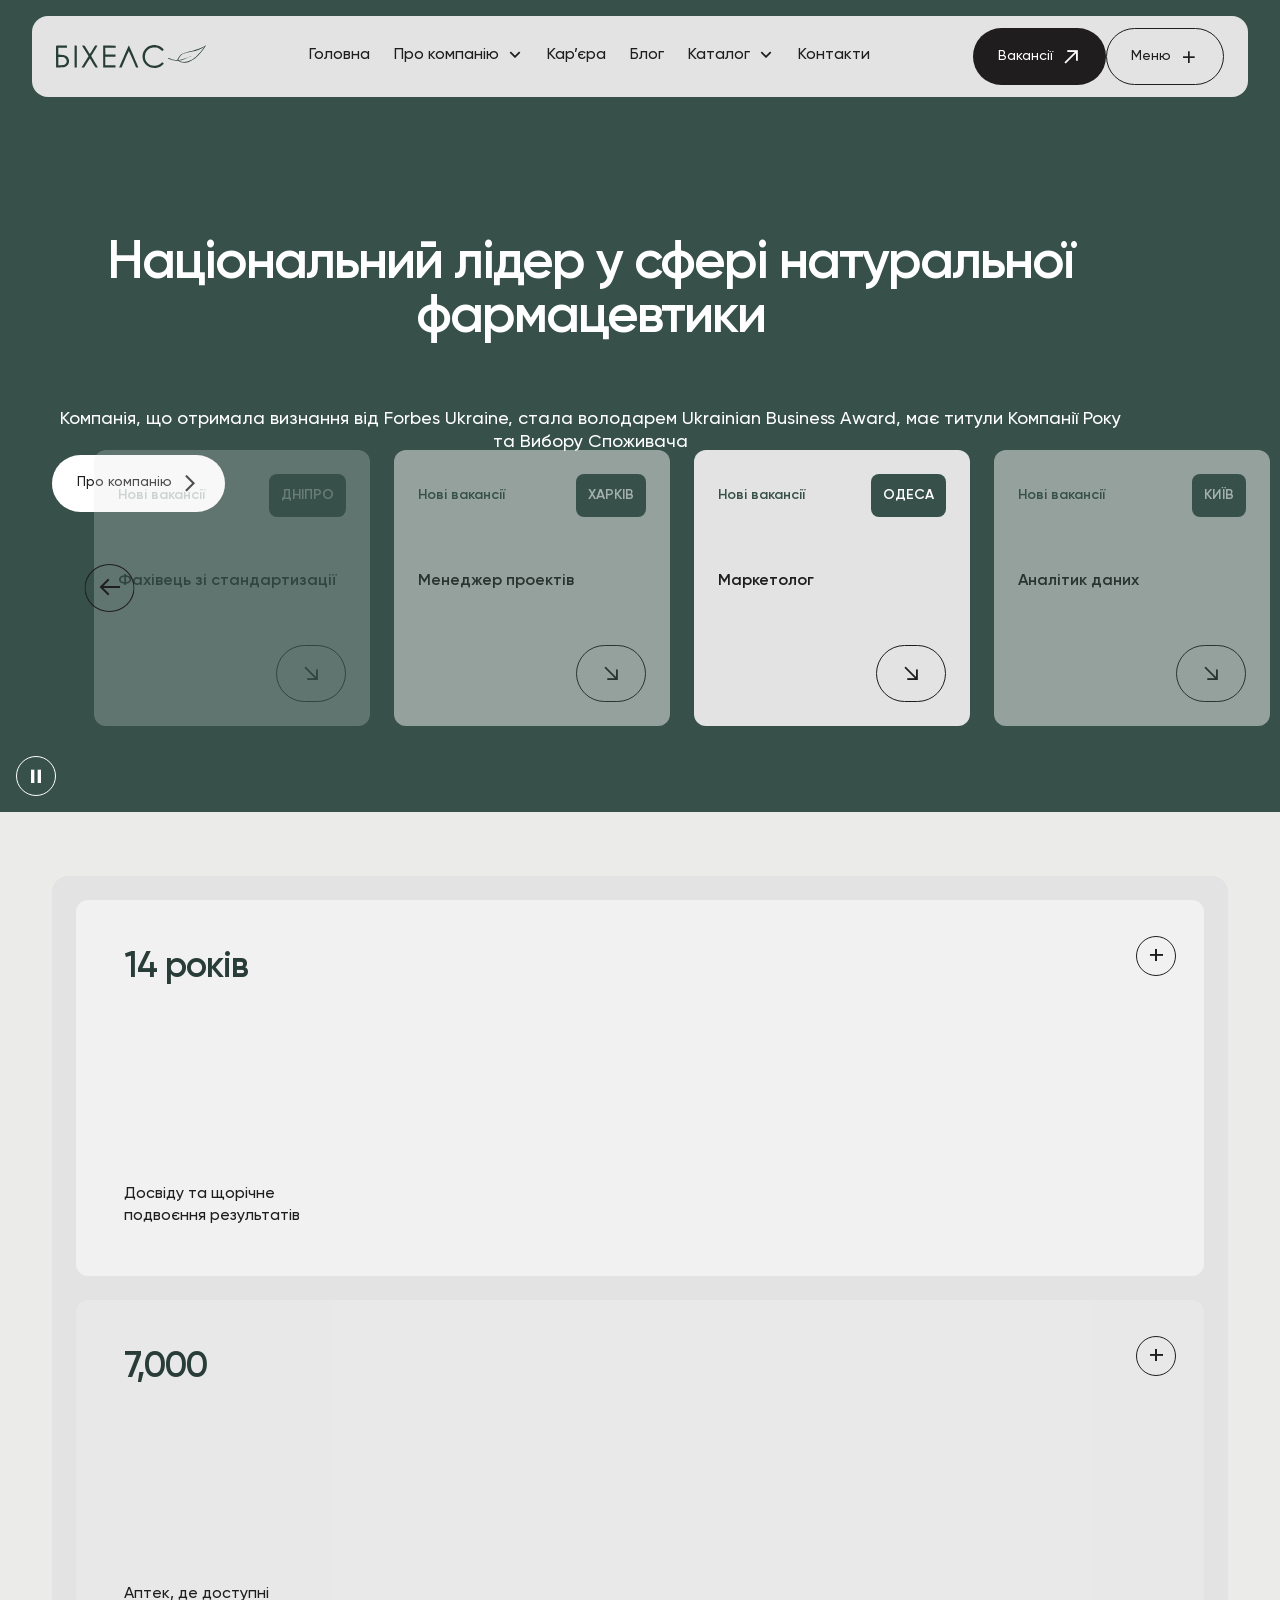
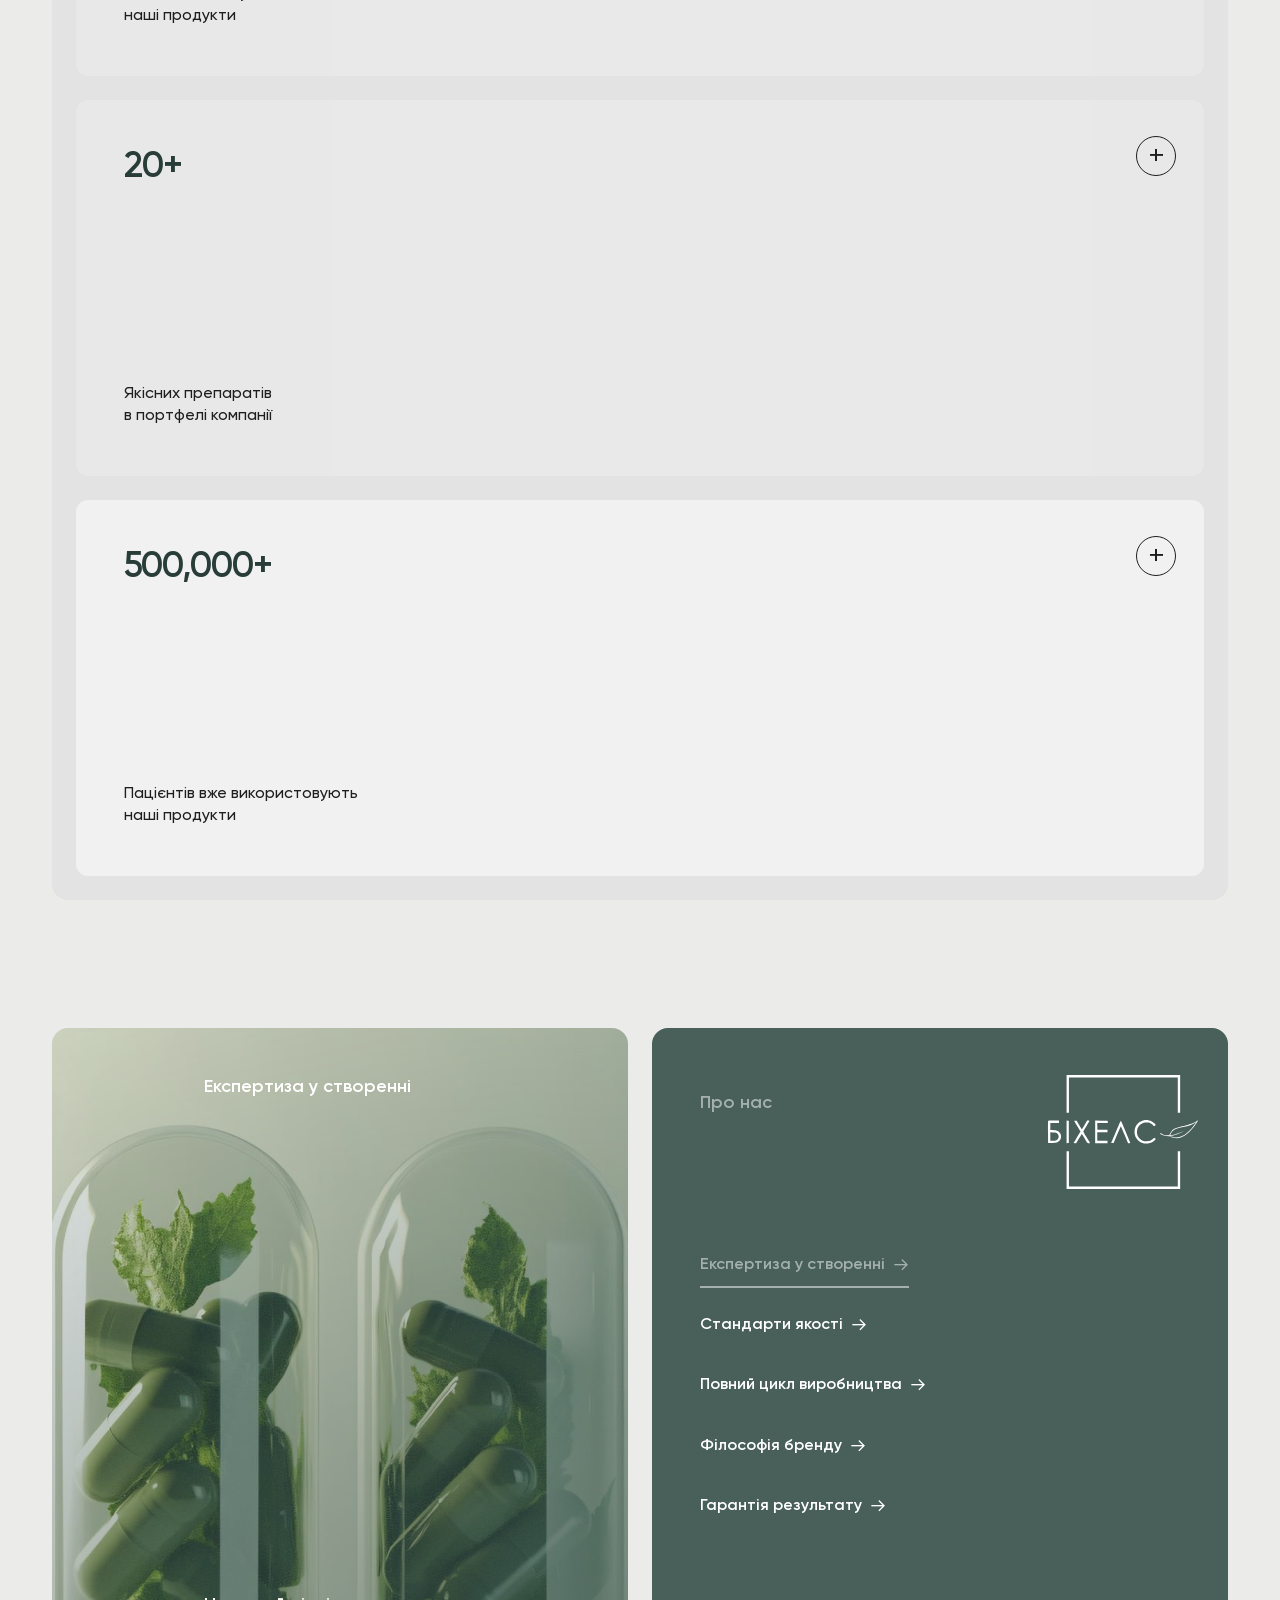
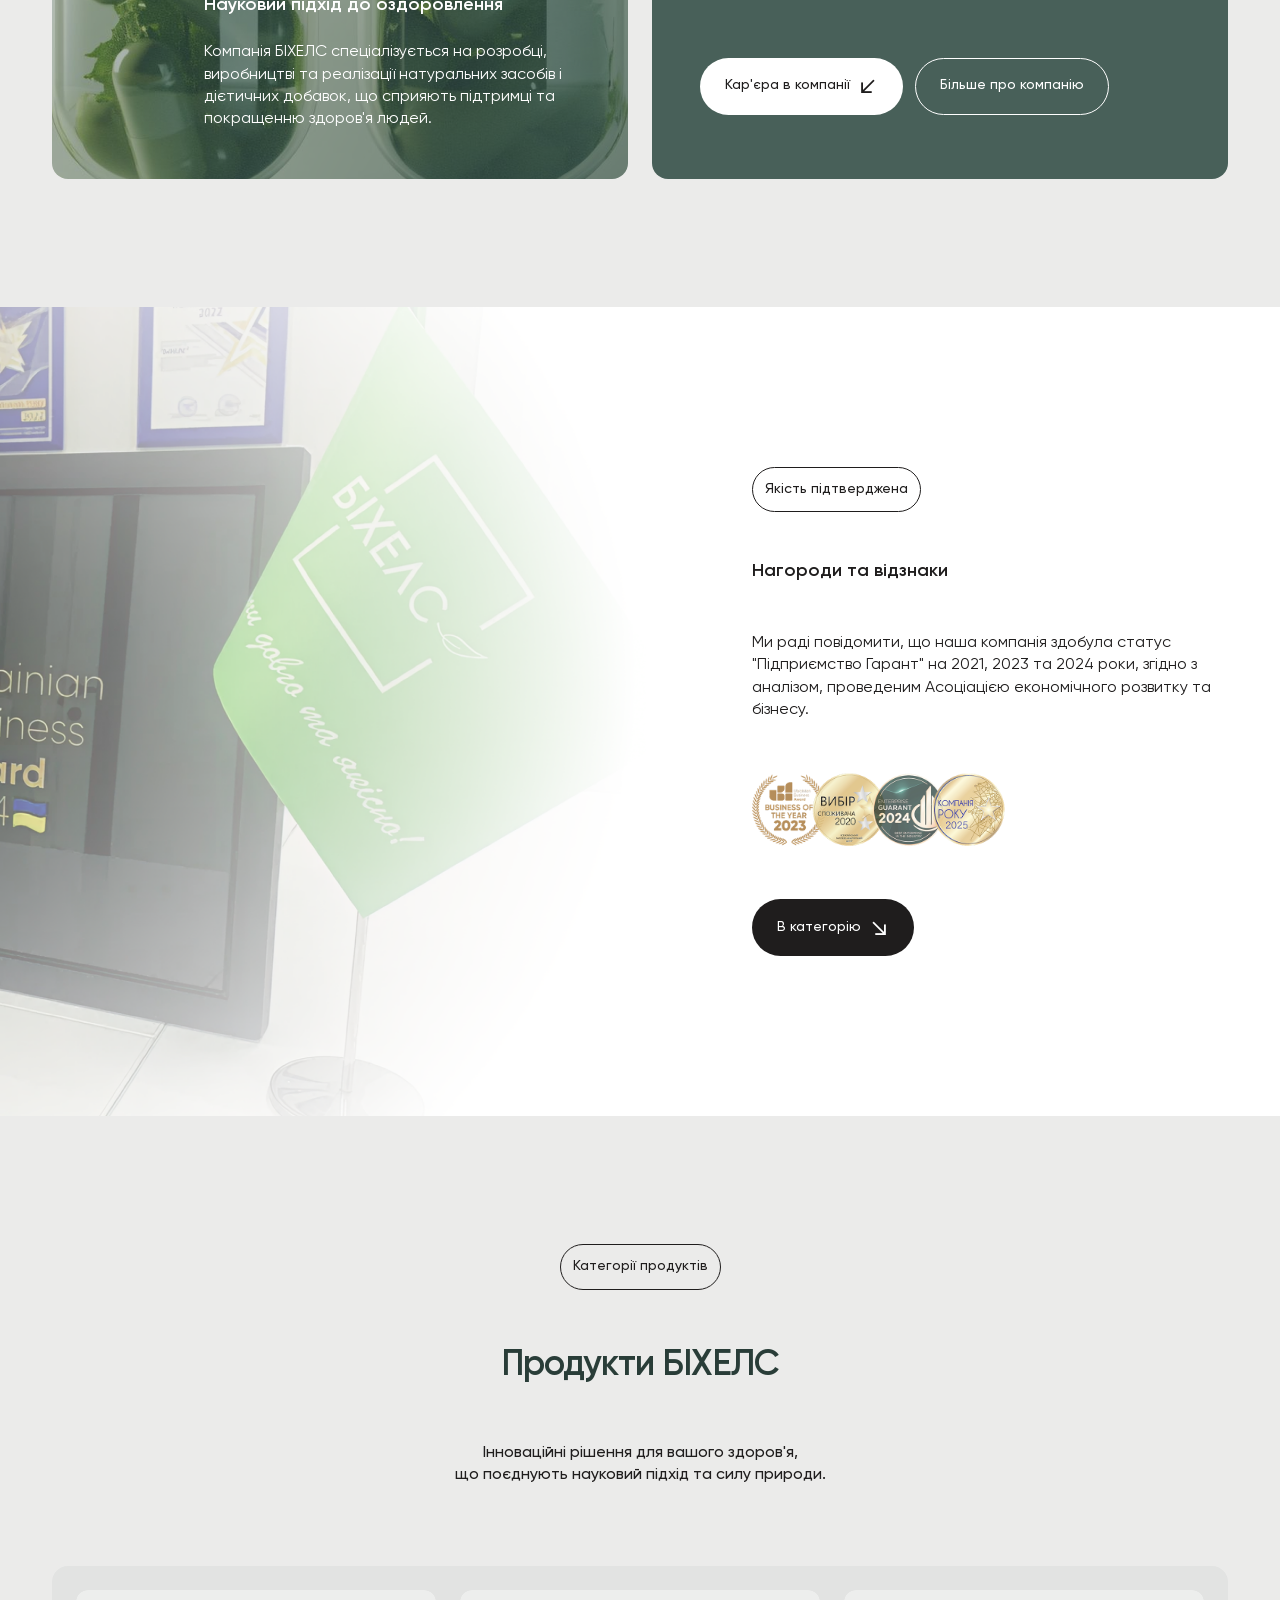
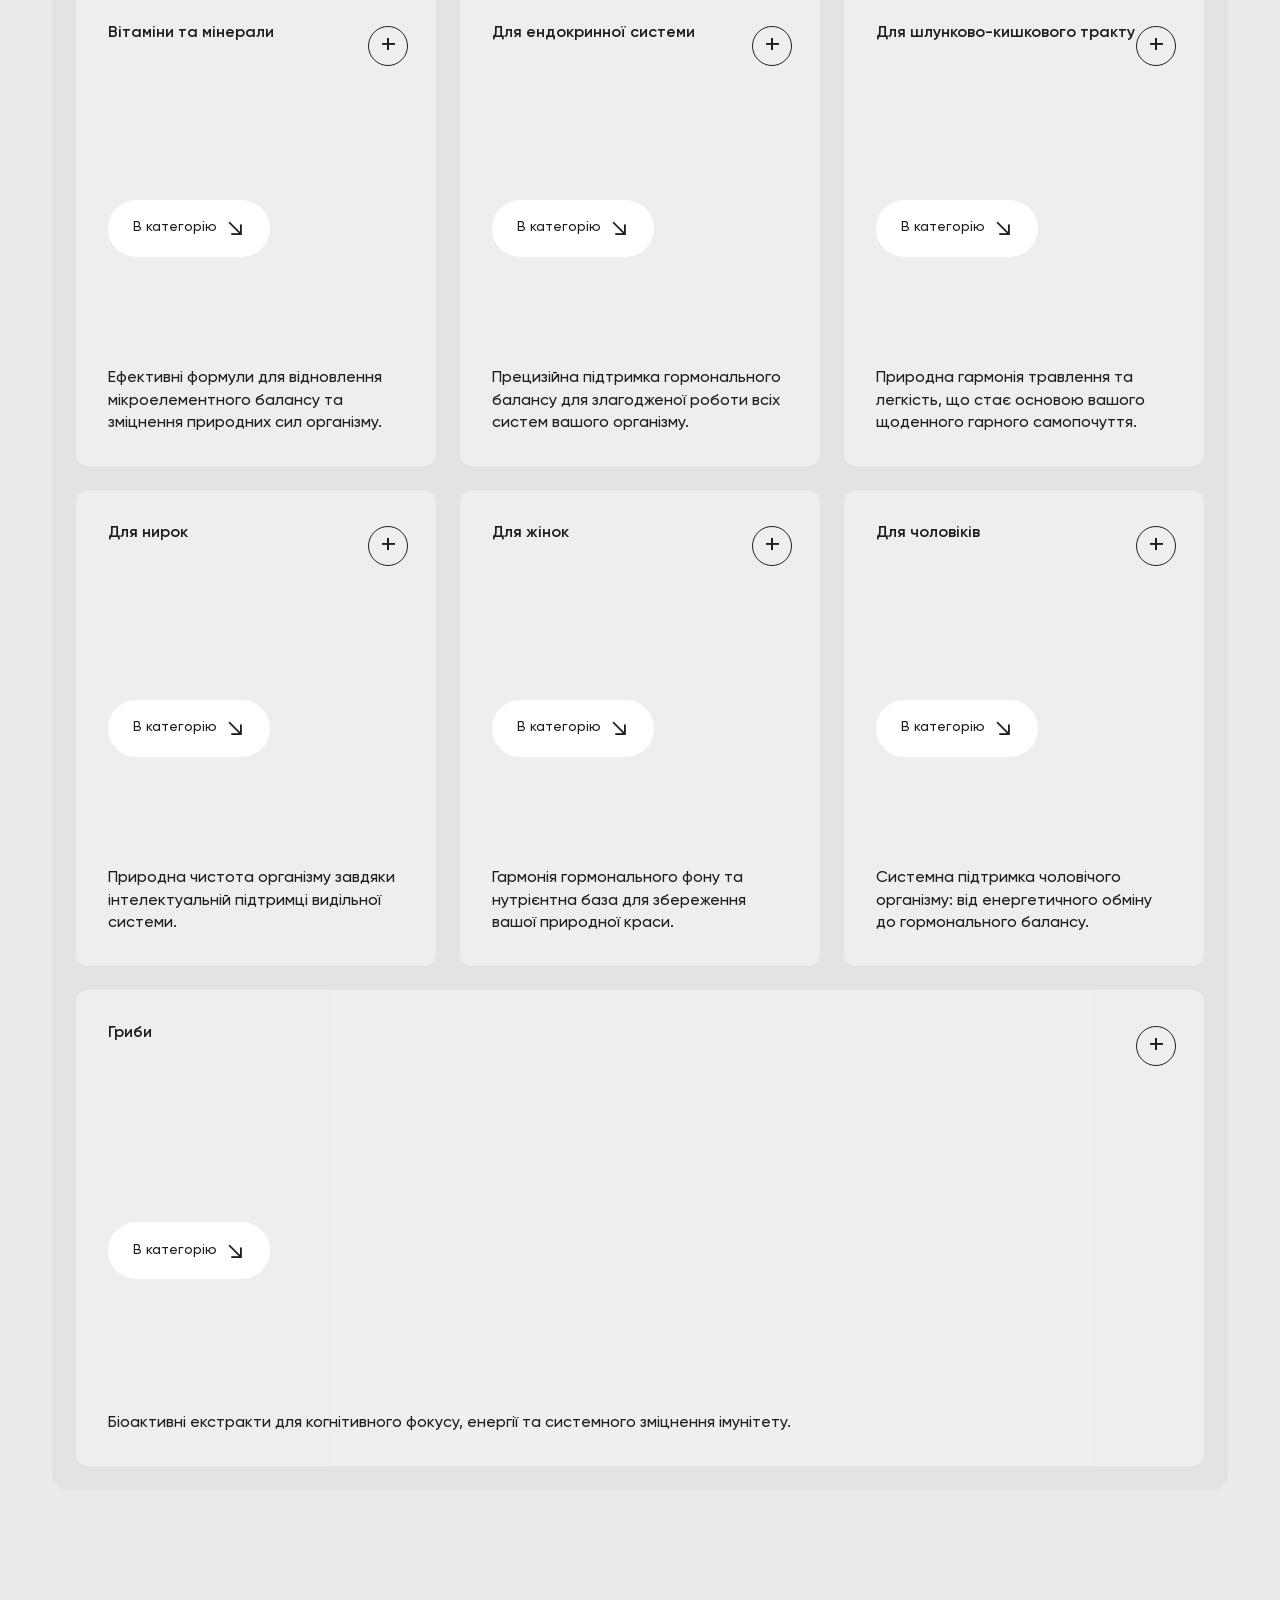
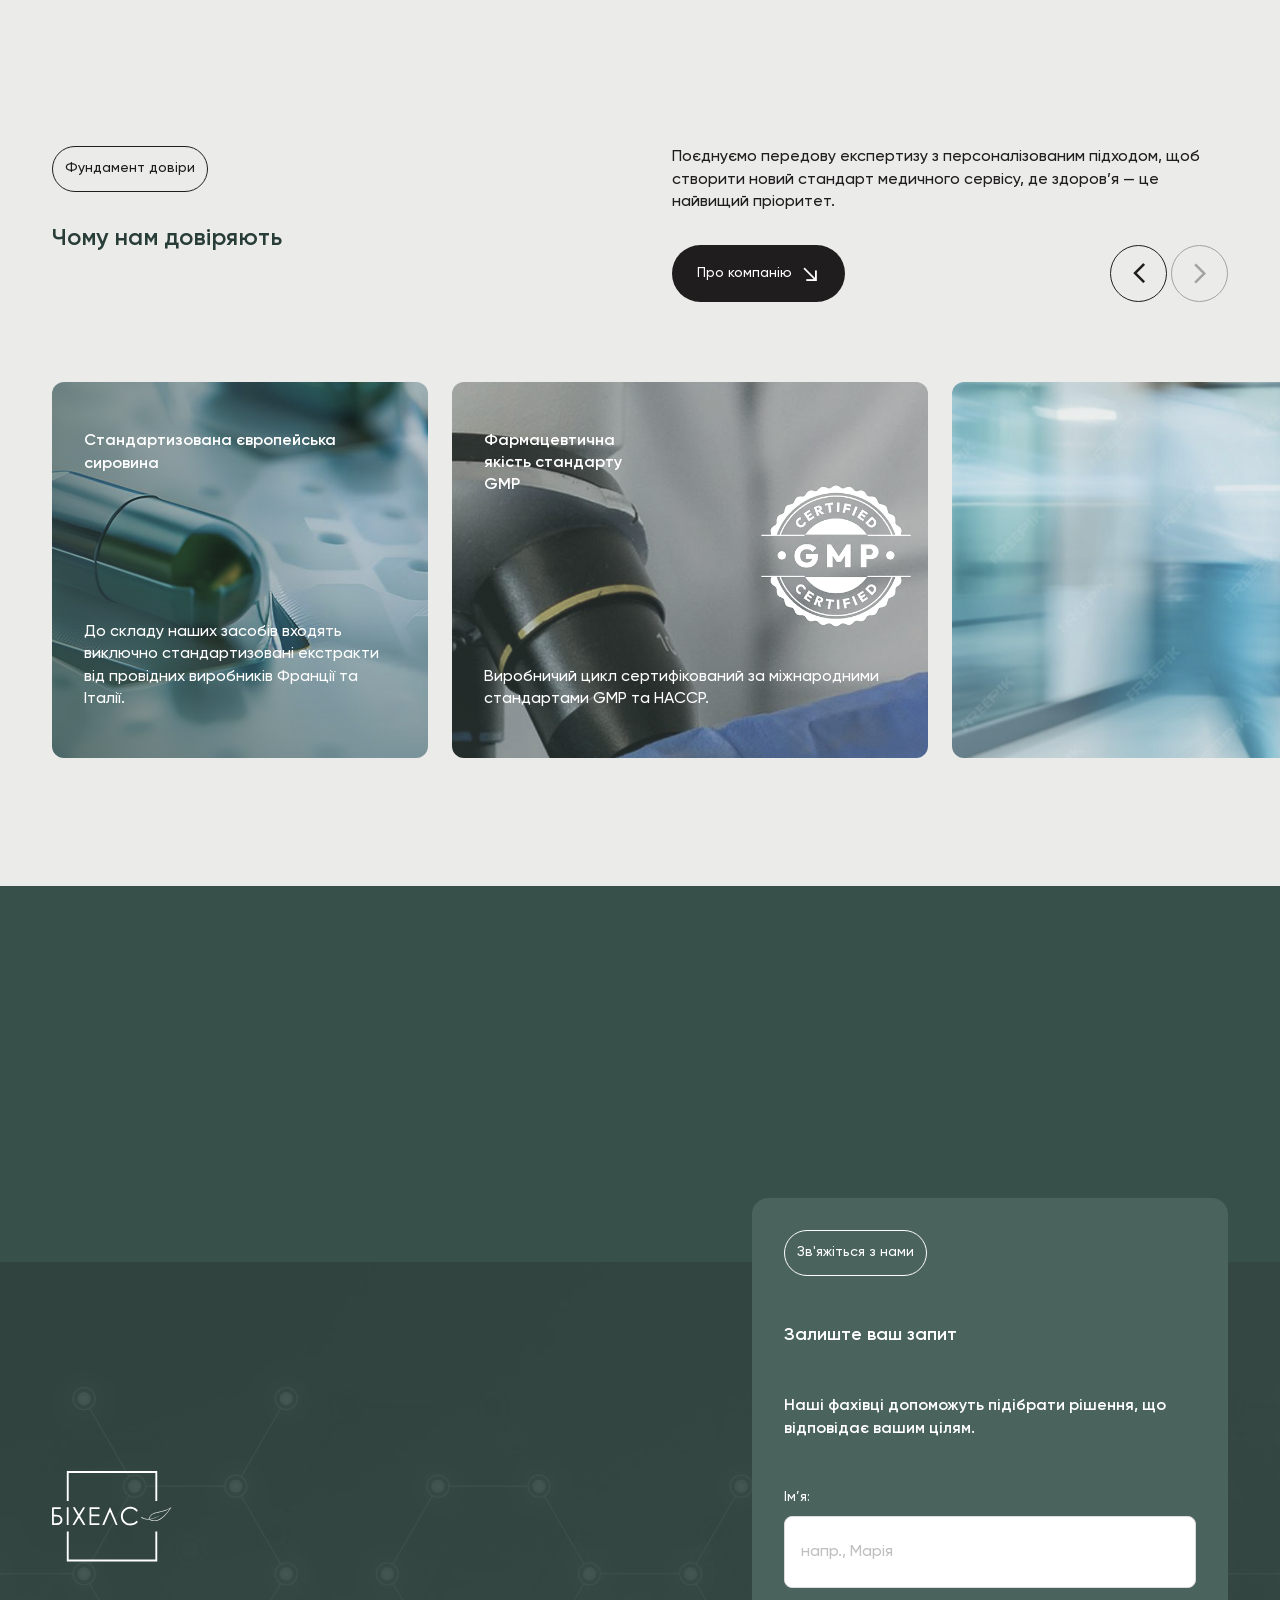
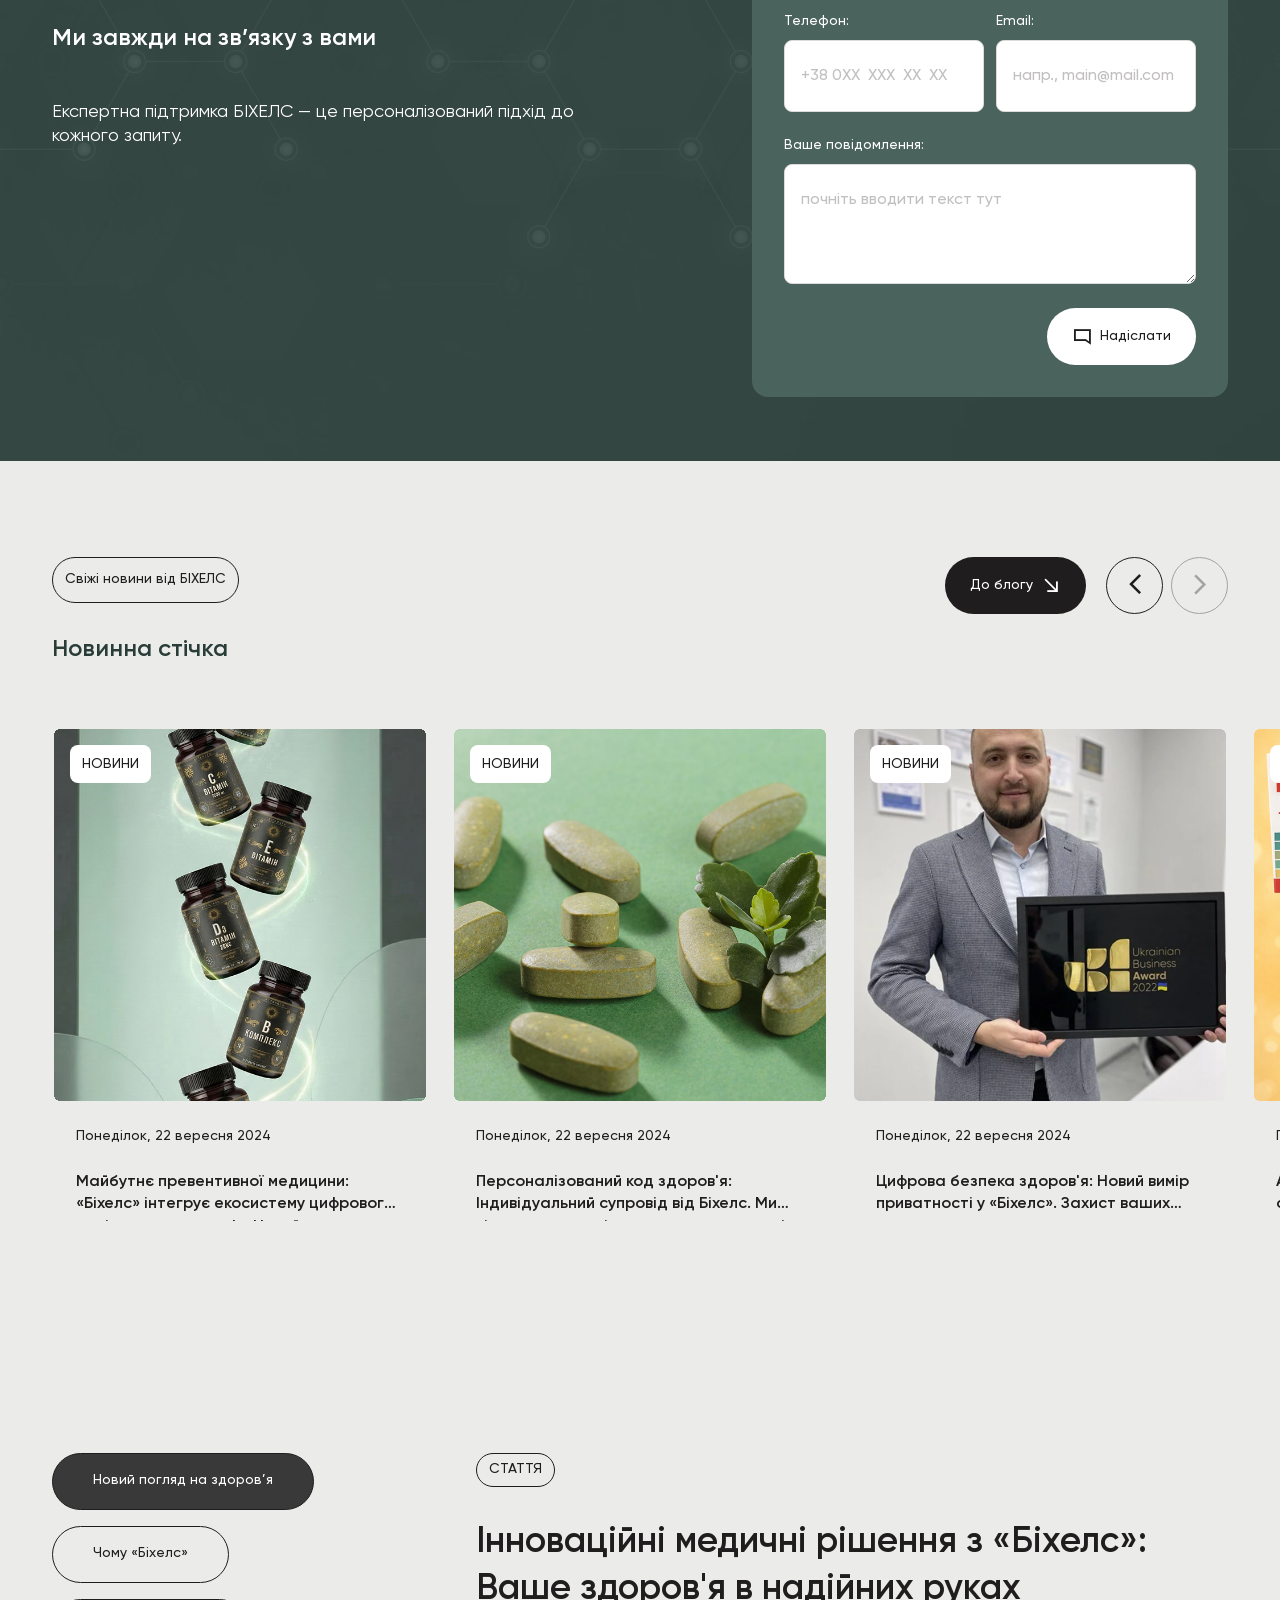
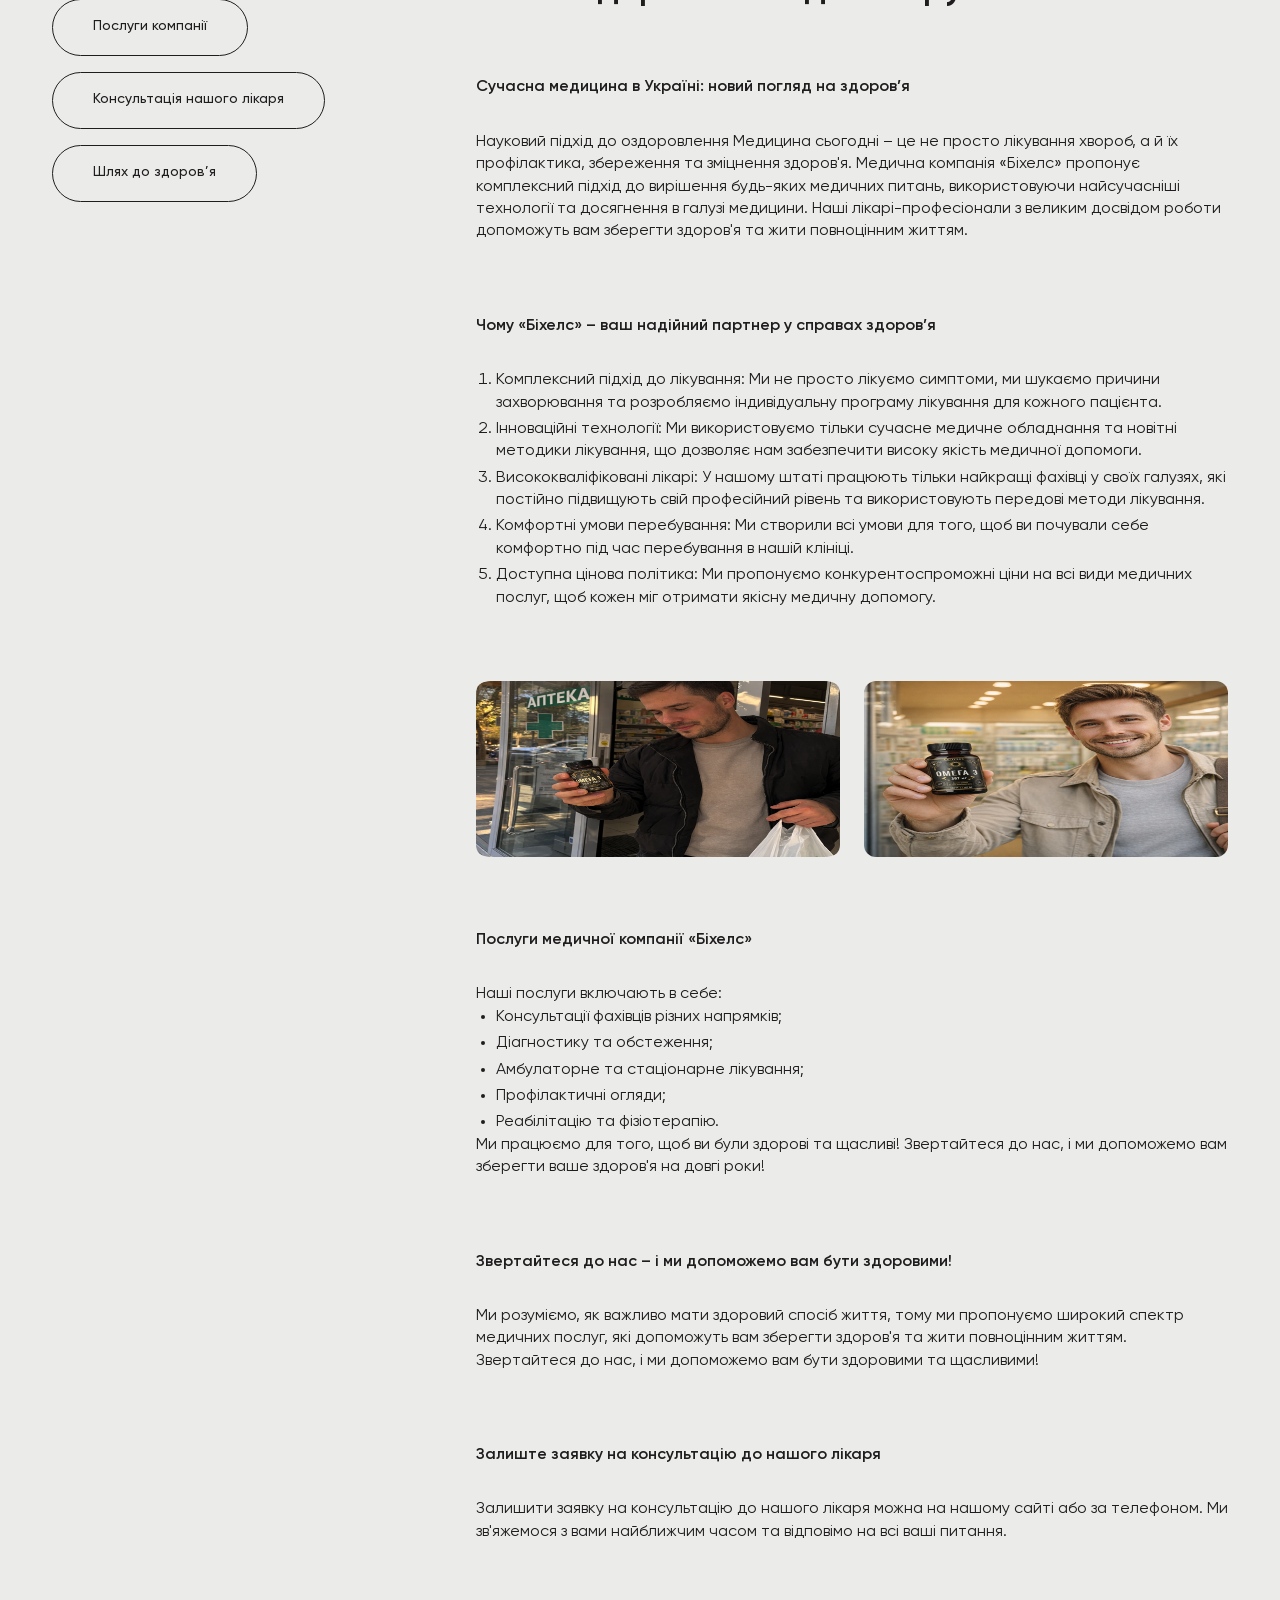
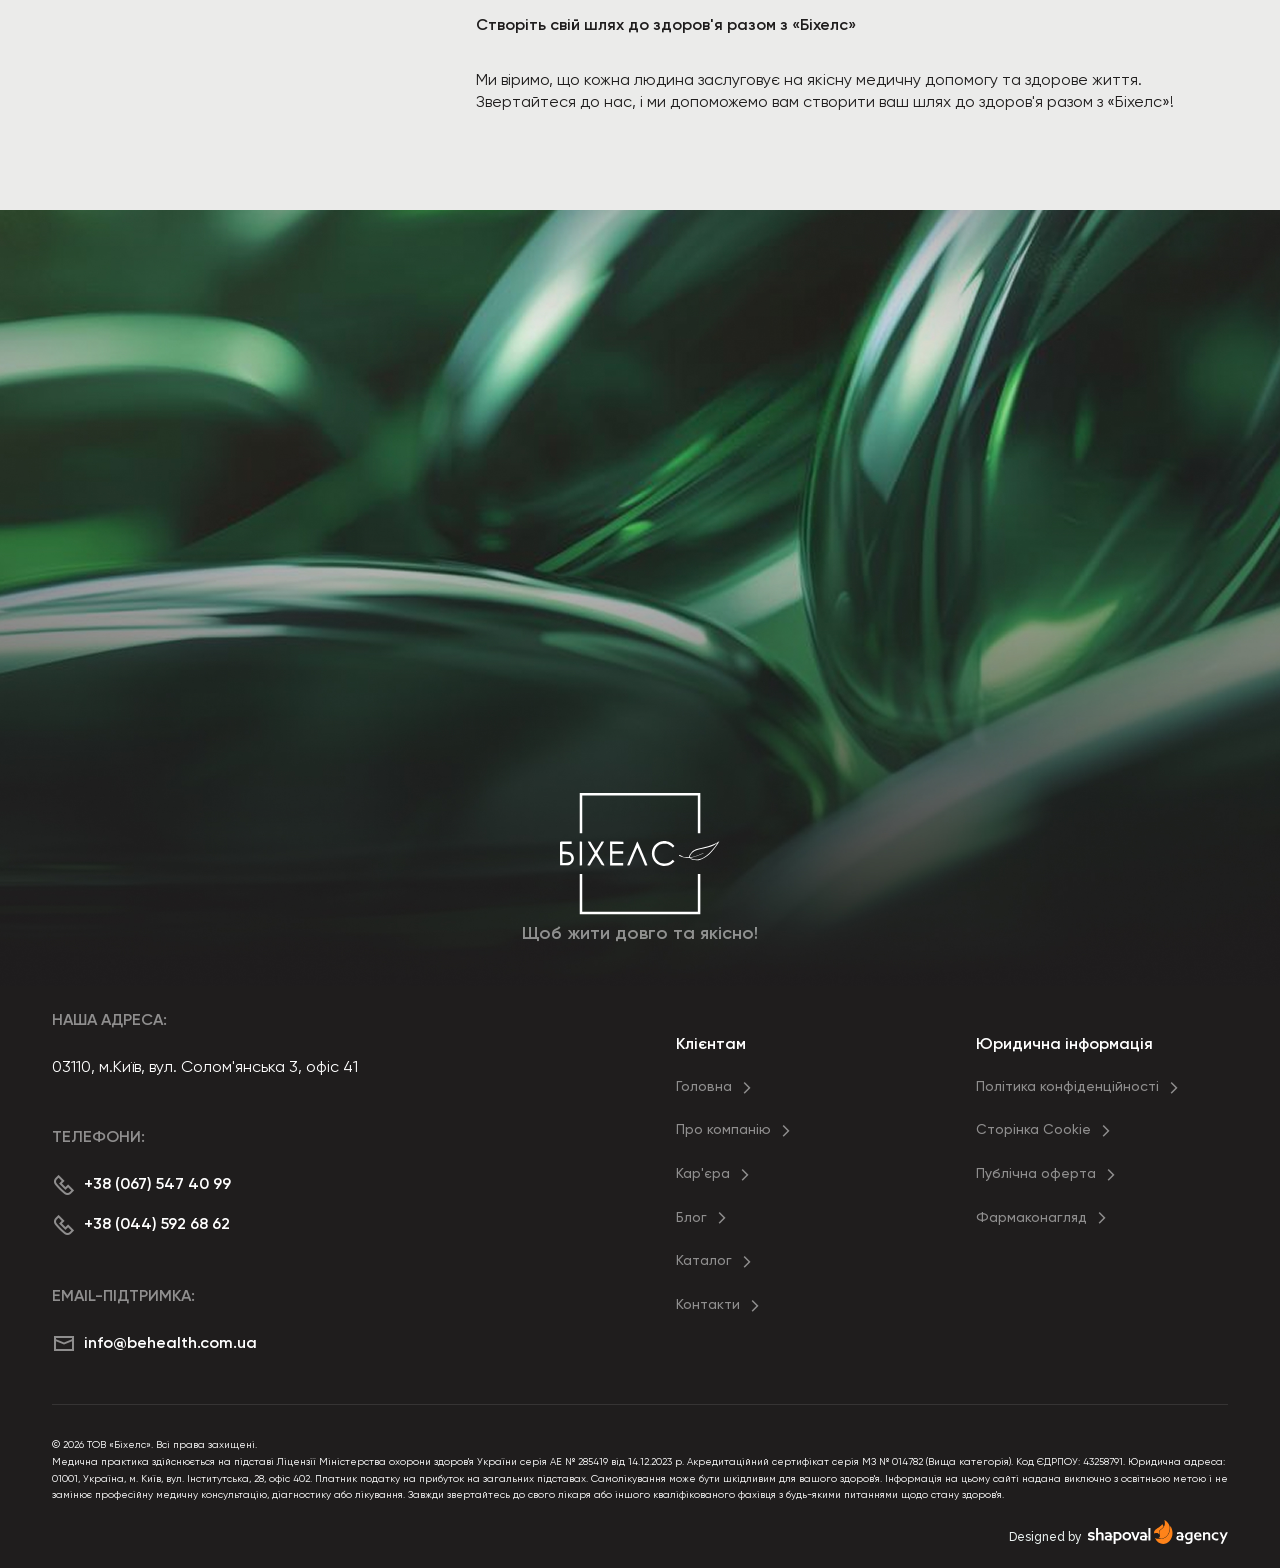
==== index.html @ 1cc0fbae "first commit" ====
<!DOCTYPE html>
<html lang="uk">

<head>
  <meta charset="UTF-8">
  <meta name="viewport" content="width=device-width, initial-scale=1.0">
  <title>Behealth</title>

  <!-- Lib Styles -->
  <link rel="stylesheet" href="css/lib/swiper.min.css">
  <link rel="stylesheet" href="css/lib/fancybox.min.css">
  <link rel="stylesheet" href="css/lib/aos.min.css">

  <!-- Styles -->
  <link rel="stylesheet" href="css/fonts.css">
  <link rel="stylesheet" href="css/icons.css">
  <link rel="stylesheet" href="css/variables.css">
  <link rel="stylesheet" href="css/reset.css">
  <link rel="stylesheet" href="css/style.css">
  <link rel="stylesheet" href="css/header.css">

  <!-- Favicon -->
  <link rel="icon" href="img/favicon.ico" type="image/x-icon">
</head>

<body>

  <!-- Header -->
  <header class="header" role="banner">
    <div class="container">

      <nav class="nav" aria-label="Головна навігація">
        <!-- Лого -->
        <a href="/" class="nav__logo">
          <img src="img/logo.svg" width="150" height="23" alt="Behealth Logo">
        </a>

        <!-- Desktop меню -->
        <ul class="nav__list">
          <li class="nav__item">
            <a href="#" class="nav__link">Головна</a>
          </li>
          <li class="nav__item nav__item--has-sub">
            <button class="nav__link nav__link--sub-trigger" type="button" aria-expanded="false" aria-haspopup="true">
              Про компанію
              <i class="icon-Namearrow_down" aria-hidden="true"></i>
            </button>
            <ul class="nav__submenu">
              <li><a href="#" class="nav__sublink">Місія та візія <i class="icon-Namearrow-right-down"
                    aria-hidden="true"></i></a></li>
              <li><a href="#" class="nav__sublink">Корпоративні цінності <i class="icon-Namearrow-right-down"
                    aria-hidden="true"></i></a></li>
              <li><a href="#" class="nav__sublink">Сторінка фармаконагляду <i class="icon-Namearrow-right-down"
                    aria-hidden="true"></i></a></li>
            </ul>
          </li>
          <li class="nav__item">
            <a href="#" class="nav__link">Кар’єра</a>
          </li>
          <li class="nav__item">
            <a href="#" class="nav__link">Блог</a>
          </li>
          <li class="nav__item nav__item--has-sub">
            <button class="nav__link nav__link--sub-trigger" type="button">
              Каталог
              <i class="icon-Namearrow_down"></i>
            </button>
            <ul class="nav__submenu nav__submenu--catalog">
              <li><a href="#" class="nav__sublink">Усі препарати <i class="icon-Namearrow-right-down"></i></a></li>
              <li><a href="#" class="nav__sublink">Здоров'я нирок <i class="icon-Namearrow-right-down"></i></a></li>
              <li><a href="#" class="nav__sublink">Чоловіче здоров'я <i class="icon-Namearrow-right-down"></i></a></li>
              <li><a href="#" class="nav__sublink">Здоров'я ШКТ <i class="icon-Namearrow-right-down"></i></a></li>
              <li><a href="#" class="nav__sublink">Жіноче здоров'я <i class="icon-Namearrow-right-down"></i></a></li>
              <li><a href="#" class="nav__sublink">Здоров'я ендо-системи <i class="icon-Namearrow-right-down"></i></a>
              </li>
              <li><a href="#" class="nav__sublink">Дитяче здоров’я <i class="icon-Namearrow-right-down"></i></a></li>
              <li><a href="#" class="nav__sublink">Вітаміни та мінерали <i class="icon-Namearrow-right-down"></i></a>
              </li>
              <li><a href="#" class="nav__sublink">Гриби <i class="icon-Namearrow-right-down"></i></a></li>
            </ul>
          </li>
          <li class="nav__item">
            <a href="#" class="nav__link">Контакти</a>
          </li>
        </ul>
        <a href="/vacancies" class="nav__link-vacancies btn btn--black">Вакансії
          <i class="icon-Namearrow-right-up" aria-hidden="true"></i>
        </a>
        <!-- Burger button -->
        <button class="burger btn btn--transparent" type="button" aria-label="Відкрити меню" aria-expanded="false"
          aria-controls="mobile-menu">
          Меню
          <i class="icon-Nameplus" aria-hidden="true"></i>
        </button>
      </nav>

      <!-- Mobile menu -->
      <div class="mobile-menu" id="mobile-menu" aria-hidden="true">
        <ul class="mobile-menu__list">
          <li class="mobile-menu__item">
            <a href="#" class="mobile-menu__link">Головна</a>
          </li>
          <li class="mobile-menu__item mobile-menu__item--has-sub">
            <button class="mobile-menu__link mobile-menu__link--sub-trigger" type="button" aria-expanded="false"
              aria-haspopup="true">
              Про компанію
              <i class="icon-Namearrow_down" aria-hidden="true"></i>
            </button>
            <ul class="mobile-menu__submenu">
              <li><a href="#" class="mobile-menu__sublink">Місія та візія <i class="icon-Namearrow-right-down"
                    aria-hidden="true"></i></a></li>
              <li><a href="#" class="mobile-menu__sublink">Корпоративні цінності <i class="icon-Namearrow-right-down"
                    aria-hidden="true"></i></a></li>
              <li><a href="#" class="mobile-menu__sublink">Сторінка фармаконагляду <i class="icon-Namearrow-right-down"
                    aria-hidden="true"></i></a></li>
            </ul>
          </li>
          <li class="mobile-menu__item">
            <a href="#" class="mobile-menu__link">Кар’єра</a>
          </li>
          <li class="mobile-menu__item">
            <a href="#" class="mobile-menu__link">Блог</a>
          </li>
          <li class="mobile-menu__item mobile-menu__item--has-sub">
            <button class="mobile-menu__link mobile-menu__link--sub-trigger" type="button">
              Каталог
              <i class="icon-Namearrow_down" aria-hidden="true"></i>
            </button>
            <ul class="mobile-menu__submenu">
              <li><a href="#" class="mobile-menu__sublink">Усі препарати <i class="icon-Namearrow-right-down"></i></a>
              </li>
              <li><a href="#" class="mobile-menu__sublink">Чоловіче здоров'я <i
                    class="icon-Namearrow-right-down"></i></a></li>
              <li><a href="#" class="mobile-menu__sublink">Жіноче здоров'я <i class="icon-Namearrow-right-down"></i></a>
              </li>
              <li><a href="#" class="mobile-menu__sublink">Здоров'я нирок <i class="icon-Namearrow-right-down"></i></a>
              </li>
              <li><a href="#" class="mobile-menu__sublink">Здоров'я ШКТ <i class="icon-Namearrow-right-down"></i></a>
              </li>
              <li><a href="#" class="mobile-menu__sublink">Здоров'я ендо-системи <i
                    class="icon-Namearrow-right-down"></i></a></li>
              <li><a href="#" class="mobile-menu__sublink">Вітаміни та мінерали <i
                    class="icon-Namearrow-right-down"></i></a></li>
              <li><a href="#" class="mobile-menu__sublink">Дитяче здоров’я <i class="icon-Namearrow-right-down"></i></a>
              </li>
              <li><a href="#" class="mobile-menu__sublink">Гриби <i class="icon-Namearrow-right-down"></i></a></li>
            </ul>
          </li>
          <li class="mobile-menu__item">
            <a href="#" class="mobile-menu__link">Контакти</a>
          </li>
        </ul>
        <address class="mobile-menu__address">
          <p class="mobile-menu__address-title">НАША АДРЕСА:</p>
          <p class="mobile-menu__address-text">03110, м.Київ, вул. Солом'янська 3, офіс 41</p>
          <p class="mobile-menu__address-title">ТЕЛЕФОНИ:</p>
          <a href="tel:+380675474099" class="mobile-menu__contact-link mobile-menu__contact-link--phone"><i
              class="icon-Namephone-m" aria-hidden="true"></i> +38 (067) 547 40 99</a>
          <a href="tel:+380445926862" class="mobile-menu__contact-link mobile-menu__contact-link--phone"><i
              class="icon-Namephone-m" aria-hidden="true"></i> +38 (044) 592 68 62</a>
          <p class="mobile-menu__address-title">EMAIL-ПІДТРИМКА:</p>
          <a href="mailto:info@behealth.com.ua" class="mobile-menu__contact-link mobile-menu__contact-link--email"><i
              class="icon-Nameemail-m" aria-hidden="true"></i> info@behealth.com.ua</a>
        </address>
      </div>

    </div>
  </header>

  <!-- Main -->
  <main class="main">

    <section class="hero" aria-labelledby="hero-heading">
      <div class="hero-bg">
        <video class="hero-video" src="img/hero.mp4" autoplay muted loop playsinline></video>
      </div>
      <button class="hero-video-toggle is-playing" aria-label="Зупинити відео" aria-pressed="true">
        <i class="icon" aria-hidden="true"></i>
      </button>
      <div class="container">
        <div class="hero__content">
          <h1 id="hero-heading">Національний лідер у сфері натуральної фармацевтики</h1>
          <div class="hero__content-description">
            <p>Компанія, що отримала визнання від Forbes Ukraine, стала володарем Ukrainian Business Award, має титули
              Компанії Року та Вибору Споживача</p>
          </div>
          <a href="/about" class="btn btn--white">Про компанію
            <i class="icon-Namearrow_forward" aria-hidden="true"></i>
          </a>
        </div>

      </div>

      <!-- Vacancy slider (full-width, outside container) -->
      <div class="hero-swiper swiper" role="region" aria-label="Нові вакансії" aria-roledescription="carousel">
        <div class="swiper-wrapper">
          <article class="hero-swiper__slide swiper-slide" role="group" aria-roledescription="slide"
            aria-label="Слайд 1 з 5">
            <div class="hero-swiper__slide-box">
              <div class="hero-swiper__slide-box-top">
                <span class="hero-swiper__slide-label">Нові вакансії</span>
                <span class="hero-swiper__slide-city">ДНІПРО</span>
              </div>
              <h2 class="hero-swiper__slide-title">Фахівець зі стандартизації</h2>
              <a href="/vacancies/standardization-specialist" class="hero-swiper__slide-link btn"
                aria-label="Переглянути вакансію: Фахівець зі стандартизації">
                <i class="icon-Namearrow-right-down" aria-hidden="true"></i>
              </a>
            </div>
          </article>
          <article class="hero-swiper__slide swiper-slide" role="group" aria-roledescription="slide"
            aria-label="Слайд 2 з 5">
            <div class="hero-swiper__slide-box">
              <div class="hero-swiper__slide-box-top">
                <span class="hero-swiper__slide-label">Нові вакансії</span>
                <span class="hero-swiper__slide-city">ХАРКІВ</span>
              </div>
              <h2 class="hero-swiper__slide-title">Менеджер проектів</h2>
              <a href="/vacancies/project-manager" class="hero-swiper__slide-link btn"
                aria-label="Переглянути вакансію: Менеджер проектів">
                <i class="icon-Namearrow-right-down" aria-hidden="true"></i>
              </a>
            </div>
          </article>
          <article class="hero-swiper__slide swiper-slide" role="group" aria-roledescription="slide"
            aria-label="Слайд 3 з 5">
            <div class="hero-swiper__slide-box">
              <div class="hero-swiper__slide-box-top">
                <span class="hero-swiper__slide-label">Нові вакансії</span>
                <span class="hero-swiper__slide-city">ОДЕСА</span>
              </div>
              <h2 class="hero-swiper__slide-title">Маркетолог</h2>
              <a href="/vacancies/marketing-specialist" class="hero-swiper__slide-link btn"
                aria-label="Переглянути вакансію: Маркетолог">
                <i class="icon-Namearrow-right-down" aria-hidden="true"></i>
              </a>
            </div>
          </article>
          <article class="hero-swiper__slide swiper-slide" role="group" aria-roledescription="slide"
            aria-label="Слайд 4 з 5">
            <div class="hero-swiper__slide-box">
              <div class="hero-swiper__slide-box-top">
                <span class="hero-swiper__slide-label">Нові вакансії</span>
                <span class="hero-swiper__slide-city">КИЇВ</span>
              </div>
              <h2 class="hero-swiper__slide-title">Аналітик даних</h2>
              <a href="/vacancies/data-analyst-1" class="hero-swiper__slide-link btn"
                aria-label="Переглянути вакансію: Аналітик даних">
                <i class="icon-Namearrow-right-down" aria-hidden="true"></i>
              </a>
            </div>
          </article>
          <article class="hero-swiper__slide swiper-slide" role="group" aria-roledescription="slide"
            aria-label="Слайд 5 з 10">
            <div class="hero-swiper__slide-box">
              <div class="hero-swiper__slide-box-top">
                <span class="hero-swiper__slide-label">Нові вакансії</span>
                <span class="hero-swiper__slide-city">КИЇВ</span>
              </div>
              <h2 class="hero-swiper__slide-title">Аналітик даних</h2>
              <a href="/vacancies/data-analyst-2" class="hero-swiper__slide-link btn"
                aria-label="Переглянути вакансію: Аналітик даних">
                <i class="icon-Namearrow-right-down" aria-hidden="true"></i>
              </a>
            </div>
          </article>
          <article class="hero-swiper__slide swiper-slide" role="group" aria-roledescription="slide"
            aria-label="Слайд 6 з 10">
            <div class="hero-swiper__slide-box">
              <div class="hero-swiper__slide-box-top">
                <span class="hero-swiper__slide-label">Нові вакансії</span>
                <span class="hero-swiper__slide-city">ЛЬВІВ</span>
              </div>
              <h2 class="hero-swiper__slide-title">HR-менеджер</h2>
              <a href="/vacancies/hr-manager" class="hero-swiper__slide-link btn"
                aria-label="Переглянути вакансію: HR-менеджер">
                <i class="icon-Namearrow-right-down" aria-hidden="true"></i>
              </a>
            </div>
          </article>
          <article class="hero-swiper__slide swiper-slide" role="group" aria-roledescription="slide"
            aria-label="Слайд 7 з 10">
            <div class="hero-swiper__slide-box">
              <div class="hero-swiper__slide-box-top">
                <span class="hero-swiper__slide-label">Нові вакансії</span>
                <span class="hero-swiper__slide-city">ЗАПОРІЖЖЯ</span>
              </div>
              <h2 class="hero-swiper__slide-title">Розробник програмного забезпечення</h2>
              <a href="/vacancies/software-developer" class="hero-swiper__slide-link btn"
                aria-label="Переглянути вакансію: Розробник програмного забезпечення">
                <i class="icon-Namearrow-right-down" aria-hidden="true"></i>
              </a>
            </div>
          </article>
          <article class="hero-swiper__slide swiper-slide" role="group" aria-roledescription="slide"
            aria-label="Слайд 8 з 10">
            <div class="hero-swiper__slide-box">
              <div class="hero-swiper__slide-box-top">
                <span class="hero-swiper__slide-label">Нові вакансії</span>
                <span class="hero-swiper__slide-city">ВІННИЦЯ</span>
              </div>
              <h2 class="hero-swiper__slide-title">Фармацевт</h2>
              <a href="/vacancies/pharmacist" class="hero-swiper__slide-link btn"
                aria-label="Переглянути вакансію: Фармацевт">
                <i class="icon-Namearrow-right-down" aria-hidden="true"></i>
              </a>
            </div>
          </article>
          <article class="hero-swiper__slide swiper-slide" role="group" aria-roledescription="slide"
            aria-label="Слайд 9 з 10">
            <div class="hero-swiper__slide-box">
              <div class="hero-swiper__slide-box-top">
                <span class="hero-swiper__slide-label">Нові вакансії</span>
                <span class="hero-swiper__slide-city">ПОЛТАВА</span>
              </div>
              <h2 class="hero-swiper__slide-title">Бухгалтер</h2>
              <a href="/vacancies/accountant" class="hero-swiper__slide-link btn"
                aria-label="Переглянути вакансію: Бухгалтер">
                <i class="icon-Namearrow-right-down" aria-hidden="true"></i>
              </a>
            </div>
          </article>
          <article class="hero-swiper__slide swiper-slide" role="group" aria-roledescription="slide"
            aria-label="Слайд 10 з 10">
            <div class="hero-swiper__slide-box">
              <div class="hero-swiper__slide-box-top">
                <span class="hero-swiper__slide-label">Нові вакансії</span>
                <span class="hero-swiper__slide-city">МИКОЛАЇВ</span>
              </div>
              <h2 class="hero-swiper__slide-title">Логіст</h2>
              <a href="/vacancies/logistician" class="hero-swiper__slide-link btn"
                aria-label="Переглянути вакансію: Логіст">
                <i class="icon-Namearrow-right-down" aria-hidden="true"></i>
              </a>
            </div>
          </article>
        </div>
        <button class="hero-swiper__button-next swiper-button-next" type="button" aria-label="Наступний слайд">
          <i class="icon-Namearrow-right" aria-hidden="true"></i>
        </button>
        <button class="hero-swiper__button-prev swiper-button-prev" type="button" aria-label="Попередній слайд">
          <i class="icon-Namearrow-left" aria-hidden="true"></i>
        </button>
      </div>
      </div>
    </section>

    <section class="results" aria-labelledby="results-heading">
      <h2 id="results-heading" class="visually-hidden">Наші результати</h2>
      <div class="container">
        <article class="results__item" data-aos="fade-up" data-aos-anchor-placement="top-bottom" data-aos-delay="0">
          <div class="results__content">
            <p class="results__value">14 років</p>
            <p class="results__description">Досвіду та щорічне <br> подвоєння результатів</p>
            <div class="results__image results__image--mobile" aria-hidden="true">
              <img src="img/results__item-content-image1.png" width="584" height="376" loading="lazy" alt="">
            </div>
          </div>
          <div class="results__image results__image--desktop" aria-hidden="true">
            <img src="img/results__item-content-image1.png" width="584" height="376" loading="lazy" alt="">
          </div>
        </article>
        <article class="results__item" data-aos="fade-up" data-aos-anchor-placement="top-bottom" data-aos-delay="100">
          <div class="results__content">
            <p class="results__value">7,000</p>
            <p class="results__description">Аптек, де доступні <br> наші продукти</p>
            <div class="results__image results__image--mobile" aria-hidden="true">
              <img src="img/results__item-content-image2.png" width="584" height="376" loading="lazy" alt="">
            </div>
          </div>
          <div class="results__image results__image--desktop" aria-hidden="true">
            <img src="img/results__item-content-image2.png" width="584" height="376" loading="lazy" alt="">
          </div>
        </article>
        <article class="results__item" data-aos="fade-up" data-aos-anchor-placement="top-bottom" data-aos-delay="200">
          <div class="results__content">
            <p class="results__value">20+</p>
            <p class="results__description">Якісних препаратів <br> в портфелі компанії</p>
            <div class="results__image results__image--mobile" aria-hidden="true">
              <img src="img/results__item-content-image3.png" width="584" height="376" loading="lazy" alt="">
            </div>
          </div>
          <div class="results__image results__image--desktop" aria-hidden="true">
            <img src="img/results__item-content-image3.png" width="584" height="376" loading="lazy" alt="">
          </div>
        </article>
        <article class="results__item" data-aos="fade-up" data-aos-anchor-placement="top-bottom" data-aos-delay="300">
          <div class="results__content">
            <p class="results__value">500,000+</p>
            <p class="results__description">Пацієнтів вже використовують <br> наші продукти</p>
            <div class="results__image results__image--mobile" aria-hidden="true">
              <img src="img/results__item-content-image4.png" width="584" height="376" loading="lazy" alt="">
            </div>
          </div>
          <div class="results__image results__image--desktop" aria-hidden="true">
            <img src="img/results__item-content-image4.png" width="584" height="376" loading="lazy" alt="">
          </div>
        </article>
      </div>
    </section>

    <section class="about" aria-labelledby="about-tabs-heading">
      <div class="container">
        <div class="about__content">
          <article class="about__content-item" data-index="0">
            <div class="about__content-item-image">
              <img src="img/about__content-item1.png" width="1116" height="751" loading="lazy"
                alt="Експертиза у створенні натуральних засобів">
            </div>
            <h2 class="about__content-item-title">Експертиза у створенні</h2>
            <div class="about__content-item-box">
              <h3 class="about__content-item-subtitle">Науковий підхід до оздоровлення</h3>
              <p class="about__content-item-text">Компанія БІХЕЛС спеціалізується на розробці, виробництві та реалізації
                натуральних засобів і дієтичних
                добавок, що сприяють підтримці та покращенню здоров'я людей.</p>
            </div>
          </article>
          <article class="about__content-item" data-index="1">
            <div class="about__content-item-image">
              <img src="img/about__content-item2.png" width="1116" height="751" loading="lazy"
                alt="Стандарти якості відповідно до світових протоколів">
            </div>
            <h2 class="about__content-item-title">Стандарти якості</h2>
            <div class="about__content-item-box">
              <h3 class="about__content-item-subtitle">Відповідність світовим протоколам</h3>
              <p class="about__content-item-text">Наш підхід ґрунтується на глибокій науковій експертизі та
                найсучасніших медичних стандартах галузі.</p>
            </div>
          </article>
          <article class="about__content-item" data-index="2">
            <div class="about__content-item-image">
              <img src="img/about__content-item3.png" width="1116" height="751" loading="lazy"
                alt="Повний цикл виробництва від рецептури до пакування">
            </div>
            <h2 class="about__content-item-title">Повний цикл виробництва</h2>
            <div class="about__content-item-box">
              <h3 class="about__content-item-subtitle">Безкомпромісний контроль 360°</h3>
              <p class="about__content-item-text">Ми контролюємо весь шлях продукту: від інноваційної рецептури та
                селекції компонентів до естетики
                пакування, реєстрації та фінального етапу виробництва.</p>
            </div>
          </article>
          <article class="about__content-item" data-index="3">
            <div class="about__content-item-image">
              <img src="img/about__content-item4.png" width="1116" height="751" loading="lazy"
                alt="Філософія бренду БІХЕЛС — синергія науки та відповідальності">
            </div>
            <h2 class="about__content-item-title">Філософія бренду</h2>
            <div class="about__content-item-box">
              <h3 class="about__content-item-subtitle">Синергія науки та відповідальності</h3>
              <p class="about__content-item-text">У БІХЕЛС ми віримо, що справжнє здоров'я — це баланс інновацій та
                етики. Це наш фундамент у створенні
                кожного продукту.</p>
            </div>
          </article>
          <article class="about__content-item" data-index="4">
            <div class="about__content-item-image">
              <img src="img/about__content-item5.png" width="1116" height="751" loading="lazy"
                alt="Гарантія результату завдяки багаторічному досвіду експертів">
            </div>
            <h2 class="about__content-item-title">Гарантія результату</h2>
            <div class="about__content-item-box">
              <h3 class="about__content-item-subtitle">Експертний досвід у кожній капсулі</h3>
              <p class="about__content-item-text">Кожен наш продукт — результат ретельних досліджень та багаторічного
                досвіду провідних експертів у сфері
                дієтичних добавок.</p>
            </div>
          </article>
        </div>
        <div class="about__tabs">
          <div class="about__tabs--box">
            <h2 class="about__tabs-heading" id="about-tabs-heading">Про нас</h2>
            <div class="about__tabs-logo" aria-hidden="true">
              <img src="img/logo-box.svg" width="160" height="160" loading="lazy" alt="">
            </div>
            <nav class="about__tabs-nav" aria-label="Розділи про компанію">
              <ul class="about__tabs-list">
                <li class="about__tabs-list-item">
                  <a href="#" class="about__tabs-list-link is-active" data-index="0">
                    <i class="icon-Namearrow-left" aria-hidden="true"></i>
                    Експертиза у створенні</a>
                </li>
                <li class="about__tabs-list-item">
                  <a href="#" class="about__tabs-list-link" data-index="1">
                    <i class="icon-Namearrow-left" aria-hidden="true"></i>
                    Стандарти якості</a>
                </li>
                <li class="about__tabs-list-item">
                  <a href="#" class="about__tabs-list-link" data-index="2">
                    <i class="icon-Namearrow-left" aria-hidden="true"></i>
                    Повний цикл виробництва</a>
                </li>
                <li class="about__tabs-list-item">
                  <a href="#" class="about__tabs-list-link" data-index="3">
                    <i class="icon-Namearrow-left" aria-hidden="true"></i>
                    Філософія бренду</a>
                </li>
                <li class="about__tabs-list-item">
                  <a href="#" class="about__tabs-list-link" data-index="4">
                    <i class="icon-Namearrow-left" aria-hidden="true"></i>
                    Гарантія результату</a>
                </li>
              </ul>
            </nav>
            <div class="about__tabs-action">
              <a href="/vacancies" class="about__tabs-action-btn btn btn--white">Кар'єра в компанії
                <i class="icon-Namearrow-left-down" aria-hidden="true"></i>
              </a>
              <a href="/about" class="about__tabs-action-btn btn btn--transparent">Більше про компанію</a>
            </div>
          </div>
        </div>
      </div>
    </section>

    <section class="awards" aria-labelledby="awards-heading">
      <div class="container">
        <div class="awards__container" data-aos="fade-up" data-aos-anchor-placement="top-bottom">
          <span class="badge">Якість підтверджена</span>
          <h2 class="awards__title" id="awards-heading">Нагороди та відзнаки</h2>
          <div class="awards__description">
            <p>Ми раді повідомити, що наша компанія здобула статус "Підприємство Гарант" на 2021, 2023 та 2024 роки,
              згідно з аналізом, проведеним Асоціацією економічного розвитку та бізнесу.</p>
          </div>
          <div class="awards__image">
            <img src="img/awards.png" width="476" height="108" loading="lazy"
              alt="Логотипи нагород: Forbes Ukraine, Ukrainian Business Award, Компанія Року, Вибір Споживача">
          </div>
          <a href="/awards" class="awards__btn btn btn--black">В категорію
            <i class="icon-Namearrow-right-down" aria-hidden="true"></i>
          </a>
        </div>
      </div>
      <div class="awards__bg" aria-hidden="true">
        <img src="img/awards-bg.png" width="1920" height="890" loading="lazy" alt="">
      </div>
    </section>

    <section class="category" aria-labelledby="category-heading">
      <div class="container">
        <div class="category__header" data-aos="fade-up" data-aos-anchor-placement="top-bottom">
          <span class="badge">Категорії продуктів</span>
          <h2 class="category__title" id="category-heading">Продукти БІХЕЛС</h2>
          <div class="category__description">
            <p>Інноваційні рішення для вашого здоров'я, <br>
              що поєднують науковий підхід та силу природи.</p>
          </div>
        </div>
        <ul class="category__list" role="list">
          <li class="category__item" data-aos="fade-up" data-aos-anchor-placement="top-bottom" data-aos-delay="0">
            <article class="category__card">
              <div class="category__card-content">
                <h3 class="category__card-title">Вітаміни та мінерали</h3>
                <a href="/awards" class="awards__btn btn btn--white">В категорію
                  <i class="icon-Namearrow-right-down" aria-hidden="true"></i>
                </a>
                <p class="category__card-description">Ефективні формули для відновлення мікроелементного балансу та
                  зміцнення природних сил організму.</p>
              </div>
              <div class="category__header-img">
                <img src="img/category-img1.png" width="323" height="476" loading="lazy"
                  alt="Зображення категорії продуктів БІХЕЛС">
              </div>
            </article>
          </li>
          <li class="category__item" data-aos="fade-up" data-aos-anchor-placement="top-bottom" data-aos-delay="100">
            <article class="category__card">
              <div class="category__card-content">
                <h3 class="category__card-title">Для ендокринної системи</h3>
                <a href="/awards" class="awards__btn btn btn--white">В категорію
                  <i class="icon-Namearrow-right-down" aria-hidden="true"></i>
                </a>
                <p class="category__card-description">Прецизійна підтримка гормонального балансу для злагодженої роботи
                  всіх систем вашого організму.</p>
              </div>
              <div class="category__header-img">
                <img src="img/category-img2.png" width="323" height="476" loading="lazy"
                  alt="Зображення категорії продуктів БІХЕЛС">
              </div>
            </article>
          </li>
          <li class="category__item" data-aos="fade-up" data-aos-anchor-placement="top-bottom" data-aos-delay="200">
            <article class="category__card">
              <div class="category__card-content">
                <h3 class="category__card-title">Для шлунково-кишкового тракту</h3>
                <a href="/awards" class="awards__btn btn btn--white">В категорію
                  <i class="icon-Namearrow-right-down" aria-hidden="true"></i>
                </a>
                <p class="category__card-description">Природна гармонія травлення та легкість, що стає основою вашого
                  щоденного гарного самопочуття.</p>
              </div>
              <div class="category__header-img">
                <img src="img/category-img3.png" width="323" height="476" loading="lazy"
                  alt="Зображення категорії продуктів БІХЕЛС">
              </div>
            </article>
          </li>
          <li class="category__item" data-aos="fade-up" data-aos-anchor-placement="top-bottom" data-aos-delay="300">
            <article class="category__card">
              <div class="category__card-content">
                <h3 class="category__card-title">Для нирок</h3>
                <a href="/awards" class="awards__btn btn btn--white">В категорію
                  <i class="icon-Namearrow-right-down" aria-hidden="true"></i>
                </a>
                <p class="category__card-description">Природна чистота організму завдяки інтелектуальній підтримці
                  видільної системи.</p>
              </div>
              <div class="category__header-img">
                <img src="img/category-img4.png" width="323" height="476" loading="lazy"
                  alt="Зображення категорії продуктів БІХЕЛС">
              </div>
            </article>
          </li>
          <li class="category__item" data-aos="fade-up" data-aos-anchor-placement="top-bottom" data-aos-delay="0">
            <article class="category__card">
              <div class="category__card-content">
                <h3 class="category__card-title">Для жінок</h3>
                <a href="/awards" class="awards__btn btn btn--white">В категорію
                  <i class="icon-Namearrow-right-down" aria-hidden="true"></i>
                </a>
                <p class="category__card-description">Гармонія гормонального фону та нутрієнтна база для збереження
                  вашої
                  природної краси.</p>
              </div>
              <div class="category__header-img">
                <img src="img/category-img6.png" width="323" height="476" loading="lazy"
                  alt="Зображення категорії продуктів БІХЕЛС">
              </div>
            </article>
          </li>
          <li class="category__item" data-aos="fade-up" data-aos-anchor-placement="top-bottom" data-aos-delay="100">
            <article class="category__card">
              <div class="category__card-content">
                <h3 class="category__card-title">Для чоловіків</h3>
                <a href="/awards" class="awards__btn btn btn--white">В категорію
                  <i class="icon-Namearrow-right-down" aria-hidden="true"></i>
                </a>
                <p class="category__card-description">Системна підтримка чоловічого організму: від енергетичного обміну
                  до
                  гормонального балансу.</p>
              </div>
              <div class="category__header-img">
                <img src="img/category-img7.png" width="323" height="476" loading="lazy"
                  alt="Зображення категорії продуктів БІХЕЛС">
              </div>
            </article>
          </li>
          <li class="category__item" data-aos="fade-up" data-aos-anchor-placement="top-bottom" data-aos-delay="200">
            <article class="category__card">
              <div class="category__card-content">
                <h3 class="category__card-title">Гриби</h3>
                <a href="/awards" class="awards__btn btn btn--white">В категорію
                  <i class="icon-Namearrow-right-down" aria-hidden="true"></i>
                </a>
                <p class="category__card-description">Біоактивні екстракти для когнітивного фокусу, енергії та
                  системного
                  зміцнення імунітету.</p>
              </div>
              <div class="category__header-img">
                <img src="img/category-img8.png" width="323" height="476" loading="lazy"
                  alt="Зображення категорії продуктів БІХЕЛС">
              </div>
            </article>
          </li>
        </ul>
      </div>
    </section>

    <section class="foundation" aria-labelledby="foundation-heading">
      <div class="container">
        <div class="foundation__title" data-aos="fade-up" data-aos-anchor-placement="top-center">
          <div class="foundation__title-left">
            <span class="badge">Фундамент довіри</span>
            <h2 id="foundation-heading">Чому нам довіряють</h2>
          </div>
          <div class="foundation__title-right">
            <div class="foundation__title-description">
              <p>Поєднуємо передову експертизу з персоналізованим підходом, щоб створити новий стандарт медичного
                сервісу, де здоров’я — це найвищий пріоритет.</p>
            </div>
            <div class="foundation__title-action">
              <a href="/" class="btn btn--black">Про компанію
                <i class="icon-Namearrow-right-down" aria-hidden="true"></i>
              </a>
              <div class="foundation__title-actions">
                <button class="foundation-swiper__button-next swiper-button-next" type="button"
                  aria-label="Наступний слайд">
                  <i class="icon-Namearrow_back" aria-hidden="true"></i>
                </button>
                <button class="foundation-swiper__button-prev swiper-button-prev" type="button"
                  aria-label="Попередній слайд">
                  <i class="icon-Namearrow_forward" aria-hidden="true"></i>
                </button>
              </div>
            </div>
          </div>
        </div>
        <div class="foundation__body swiper">
          <div class="swiper-wrapper">
            <div class="foundation__slide swiper-slide foundation__slide--small">
              <div class="foundation__article">
                <h3 class="foundation__article-title">Стандартизована європейська сировина</h3>
                <p>До складу наших засобів входять виключно стандартизовані екстракти від провідних виробників Франції
                  та Італії.</p>
                <div class="foundation__article-img">
                  <img src="img/foundation1.png" width="376" height="376" loading="lazy"
                    alt="Зображення стандартної європейської сировини">
                </div>
              </div>
            </div>
            <div class="foundation__slide swiper-slide foundation__slide--large">
              <div class="foundation__article">
                <h3 class="foundation__article-title">Фармацевтична <br> якість стандарту <br> GMP</h3>
                <p>Виробничий цикл сертифікований за міжнародними стандартами GMP та HACCP.</p>
                <div class="foundation__article-img">
                  <img src="img/foundation2.png" width="476" height="476" loading="lazy"
                    alt="Зображення стандартної європейської сировини">
                </div>
              </div>
            </div>
            <div class="foundation__slide swiper-slide foundation__slide--big">
              <div class="foundation__article">
                <div class="foundation__article-img">
                  <img src="img/foundation3.png" width="476" height="476" loading="lazy"
                    alt="Зображення стандартної європейської сировини">
                </div>
              </div>
            </div>
            <div class="foundation__slide swiper-slide foundation__slide--large">
              <div class="foundation__article">
                <h3 class="foundation__article-title">Вибір фахівців <br> та доказова база</h3>
                <p>Продукти БІХЕЛС офіційно включені до протоколів допоміжної терапії в провідних клініках України.
                  <br> Понад 10 років досвіду та тисячі позитивних відгуків.
                </p>
                <div class="foundation__article-img">
                  <img src="img/foundation4.png" width="476" height="476" loading="lazy"
                    alt="Зображення стандартної європейської сировини">
                </div>
              </div>
            </div>
            <div class="foundation__slide swiper-slide foundation__slide--small">
              <div class="foundation__article">
                <h3 class="foundation__article-title">Наукова підтримка <br> та навчання</h3>
                <p>БІХЕЛС — це не лише продукт, а й експертиза. Ми регулярно проводимо вебінари та конференції для
                  медичної спільноти</p>
                <div class="foundation__article-img">
                  <img src="img/foundation5.png" width="376" height="376" loading="lazy"
                    alt="Зображення стандартної європейської сировини">
                </div>
              </div>
            </div>
          </div>
        </div>
      </div>
    </section>

    <div class="maps">
      <div class="maps__overlay"></div>
      <iframe
        src="https://www.google.com/maps/embed?pb=!1m18!1m12!1m3!1d2541.587994559522!2d30.4737761!3d50.4301475!2m3!1f0!2f0!3f0!3m2!1i1024!2i768!4f13.1!3m3!1m2!1s0x40d4cebf62d434ab%3A0xcabbe42426c12026!2z0YPQuy4g0KHQvtC70L7QvNC10L3RgdC60LDRjywgMywg0JrQuNC10LIsIDAyMDAw!5e0!3m2!1sru!2sua!4v1775042159684!5m2!1sru!2sua"
        width="600" height="450" style="border:0;" allowfullscreen="" loading="lazy"
        referrerpolicy="no-referrer-when-downgrade"></iframe>
    </div>

    <section class="cta" aria-labelledby="cta-heading">
      <div class="container">
        <div class="cta__content" data-aos="fade-up" data-aos-anchor-placement="top-bottom">
          <div class="cta__content-img">
            <img src="img/logo-white.svg" width="112" height="85" alt="Behealth Logo">
          </div>
          <h2>Ми завжди на зв’язку з вами</h2>
          <div class="cta__content-description">
            <p>Експертна підтримка БІХЕЛС — це персоналізований підхід до кожного запиту.</p>
          </div>
        </div>
        <div class="cta__form-box" data-aos="fade-up" data-aos-anchor-placement="top-bottom" data-aos-delay="100">
          <span class="badge">Зв'яжіться з нами</span>
          <h3>Залиште ваш запит</h3>
          <p>Наші фахівці допоможуть підібрати рішення, що відповідає вашим цілям.</p>
          <form class="cta__form">
            <div class="cta__form-group">
              <label for="name">Ім’я:</label>
              <input type="text" id="name" name="name" placeholder="напр., Марія" required>
            </div>
            <div class="cta__form-group-row">
              <div class="cta__form-group">
                <label for="phone">Телефон:</label>
                <input type="tel" id="phone" name="phone" placeholder="+38 0XX  XXX  XX  XX" required>
              </div>
              <div class="cta__form-group">
                <label for="email">Email:</label>
                <input type="email" id="email" name="email" placeholder="напр., main@mail.com" required>
              </div>
            </div>

            <div class="cta__form-group">
              <label for="message">Ваше повідомлення:</label>
              <textarea id="message" name="message" placeholder="почніть вводити текст тут" required></textarea>
            </div>
            <button type="submit" class="btn btn--white">
              <i class="icon-Namecomment-m" aria-hidden="true"></i>
              Надіслати
            </button>
          </form>
        </div>
      </div>
      <div class="cta-bg">
        <img src="img/cta-form.png" width="1920" height="774" loading="lazy" alt="">
      </div>
    </section>

    <section class="news" aria-labelledby="news-heading">
      <div class="container">
        <div class="news__header" data-aos="fade-up" data-aos-anchor-placement="top-bottom">
          <div class="news__header-left">
            <span class="badge">Свіжі новини від БІХЕЛС</span>
            <h2 class="news__title" id="news-heading">Новинна стічка</h2>
          </div>
          <div class="news__header-right">
            <a href="/blog" class="btn btn--black">До блогу
              <i class="icon-Namearrow-right-down" aria-hidden="true"></i>
            </a>
            <div class="news__controls" role="group" aria-label="Керування слайдером новин">
              <button class="news__btn-next swiper-button-next" type="button" aria-label="Наступна новина">
                <i class="icon-Namearrow_back" aria-hidden="true"></i>
              </button>
              <button class="news__btn-prev swiper-button-prev" type="button" aria-label="Попередня новина">
                <i class="icon-Namearrow_forward" aria-hidden="true"></i>
              </button>
            </div>
          </div>
        </div>

        <div class="news__swiper swiper" role="region" aria-label="Новини БІХЕЛС" aria-roledescription="carousel">
          <div class="swiper-wrapper">

            <div class="news__slide swiper-slide" role="group" aria-roledescription="slide" aria-label="Слайд 1 з 6">
              <article class="news__card">
                <a href="/blog/future-preventive-medicine" class="news__card-link">
                  <div class="news__card-image">
                    <img src="img/news1.png" width="376" height="376" loading="lazy"
                      alt="БІХЕЛС інтегрує екосистему цифрового моніторингу здоров'я">
                    <span class="news__card-badge" aria-label="Категорія: Новини">НОВИНИ</span>
                  </div>
                  <div class="news__card-content">
                    <time class="news__card-date" datetime="2024-09-22">Понеділок, 22 вересня 2024</time>
                    <h3 class="news__card-title">Майбутнє превентивної медицини: «Біхелс» інтегрує екосистему цифрового
                      моніторингу здоров'я. Новий стандарт догляду, що базується на інтелектуальному аналізі
                      біометричних даних у реальному часі.</h3>
                  </div>
                </a>
              </article>
            </div>

            <div class="news__slide swiper-slide" role="group" aria-roledescription="slide" aria-label="Слайд 2 з 6">
              <article class="news__card">
                <a href="/blog/personalized-health-code" class="news__card-link">
                  <div class="news__card-image">
                    <img src="img/news2.png" width="376" height="376" loading="lazy"
                      alt="Персоналізований індивідуальний супровід від Біхелс">
                    <span class="news__card-badge" aria-label="Категорія: Новини">НОВИНИ</span>
                  </div>
                  <div class="news__card-content">
                    <time class="news__card-date" datetime="2024-09-22">Понеділок, 22 вересня 2024</time>
                    <h3 class="news__card-title">Персоналізований код здоров'я: Індивідуальний супровід від Біхелс. Ми
                      відмовляємося від загальних протоколів на користь унікальної архітектури вашого благополуччя.</h3>
                  </div>
                </a>
              </article>
            </div>

            <div class="news__slide swiper-slide" role="group" aria-roledescription="slide" aria-label="Слайд 3 з 6">
              <article class="news__card">
                <a href="/blog/digital-health-security" class="news__card-link">
                  <div class="news__card-image">
                    <img src="img/news3.png" width="376" height="376" loading="lazy"
                      alt="Новий вимір приватності медичних даних у Біхелс">
                    <span class="news__card-badge" aria-label="Категорія: Новини">НОВИНИ</span>
                  </div>
                  <div class="news__card-content">
                    <time class="news__card-date" datetime="2024-09-22">Понеділок, 22 вересня 2024</time>
                    <h3 class="news__card-title">Цифрова безпека здоров'я: Новий вимір приватності у «Біхелс». Захист
                      ваших медичних даних за стандартами квантового шифрування майбутнього.</h3>
                  </div>
                </a>
              </article>
            </div>

            <div class="news__slide swiper-slide" role="group" aria-roledescription="slide" aria-label="Слайд 4 з 6">
              <article class="news__card">
                <a href="/blog/longevity-architecture" class="news__card-link">
                  <div class="news__card-image">
                    <img src="img/news4.png" width="376" height="376" loading="lazy"
                      alt="Регенеративні стратегії довголіття від Біхелс">
                    <span class="news__card-badge" aria-label="Категорія: Новини">НОВИНИ</span>
                  </div>
                  <div class="news__card-content">
                    <time class="news__card-date" datetime="2024-09-22">Понеділок, 22 вересня 2024</time>
                    <h3 class="news__card-title">Архітектура довголіття: Регенеративні стратегії від Біхелс. Керуйте
                      власним біологічним часом за допомогою молекулярних технологій та клітинного відновлення.</h3>
                  </div>
                </a>
              </article>
            </div>

            <div class="news__slide swiper-slide" role="group" aria-roledescription="slide" aria-label="Слайд 5 з 6">
              <article class="news__card">
                <a href="/blog/future-preventive-medicine-2" class="news__card-link">
                  <div class="news__card-image">
                    <img src="img/news5.png" width="376" height="376" loading="lazy"
                      alt="БІХЕЛС розвиває цифровий моніторинг здоров'я">
                    <span class="news__card-badge" aria-label="Категорія: Новини">НОВИНИ</span>
                  </div>
                  <div class="news__card-content">
                    <time class="news__card-date" datetime="2024-09-22">Понеділок, 22 вересня 2024</time>
                    <h3 class="news__card-title">Майбутнє превентивної медицини: «Біхелс» інтегрує екосистему цифрового
                      моніторингу здоров'я. Новий стандарт догляду, що базується на інтелектуальному аналізі
                      біометричних даних у реальному часі.</h3>
                  </div>
                </a>
              </article>
            </div>

            <div class="news__slide swiper-slide" role="group" aria-roledescription="slide" aria-label="Слайд 6 з 6">
              <article class="news__card">
                <a href="/blog/personalized-health-code-2" class="news__card-link">
                  <div class="news__card-image">
                    <img src="img/news6.png" width="376" height="376" loading="lazy"
                      alt="Індивідуальна архітектура благополуччя від Біхелс">
                    <span class="news__card-badge" aria-label="Категорія: Новини">НОВИНИ</span>
                  </div>
                  <div class="news__card-content">
                    <time class="news__card-date" datetime="2024-09-22">Понеділок, 22 вересня 2024</time>
                    <h3 class="news__card-title">Персоналізований код здоров'я: Індивідуальний супровід від Біхелс. Ми
                      відмовляємося від загальних протоколів на користь унікальної архітектури вашого благополуччя.</h3>
                  </div>
                </a>
              </article>
            </div>

          </div>
        </div>
      </div>
    </section>

    <section class="article" aria-labelledby="article-heading">
      <div class="container">
        <aside class="article__sidebar" aria-label="Навігація по статті">
          <nav>
            <ul class="article__sidebar-list">
              <li class="article__sidebar-item">
                <a href="#section-new-view" class="article__sidebar-link btn article__sidebar-link--active">Новий погляд
                  на здоров’я</a>
              </li>
              <li class="article__sidebar-item">
                <a href="#section-why" class="article__sidebar-link btn">Чому «Біхелс»</a>
              </li>
              <li class="article__sidebar-item">
                <a href="#section-services" class="article__sidebar-link btn">Послуги компанії</a>
              </li>
              <li class="article__sidebar-item">
                <a href="#section-consultation" class="article__sidebar-link btn">Консультація нашого лікаря</a>
              </li>
              <li class="article__sidebar-item">
                <a href="#section-path" class="article__sidebar-link btn">Шлях до здоров’я</a>
              </li>
            </ul>
          </nav>
        </aside>
        <div class="article__content">
          <div class="article__content-title">
            <span class="badge">СТАТТЯ</span>
            <h2 id="article-heading">Інноваційні медичні рішення з «Біхелс»: Ваше здоров'я в надійних руках</h2>
            <h3 class="article__content-subtitle" id="section-new-view">Сучасна медицина в Україні: новий погляд на
              здоров’я</h3>
            <div class="article__content-description">
              <p>Науковий підхід до оздоровлення
                Медицина сьогодні – це не просто лікування хвороб, а й їх профілактика, збереження та зміцнення
                здоров'я. Медична компанія «Біхелс» пропонує комплексний підхід до вирішення будь-яких медичних питань,
                використовуючи найсучасніші технології та досягнення в галузі медицини. Наші лікарі-професіонали з
                великим досвідом роботи допоможуть вам зберегти здоров'я та жити повноцінним життям.</p>
            </div>
          </div>
          <div class="article__content-text">
            <h3 id="section-why">Чому «Біхелс» – ваш надійний партнер у справах здоров’я</h3>
            <div class="article__content-description">
              <ol>
                <li>Комплексний підхід до лікування: Ми не просто лікуємо симптоми, ми шукаємо причини захворювання та
                  розробляємо індивідуальну програму лікування для кожного пацієнта.</li>
                <li>Інноваційні технології: Ми використовуємо тільки сучасне медичне обладнання та новітні методики
                  лікування, що дозволяє нам забезпечити високу якість медичної допомоги.</li>
                <li>Висококваліфіковані лікарі: У нашому штаті працюють тільки найкращі фахівці у своїх галузях, які
                  постійно підвищують свій професійний рівень та використовують передові методи лікування.</li>
                <li>Комфортні умови перебування: Ми створили всі умови для того, щоб ви почували себе комфортно під час
                  перебування в нашій клініці.</li>
                <li>Доступна цінова політика: Ми пропонуємо конкурентоспроможні ціни на всі види медичних послуг, щоб
                  кожен міг отримати якісну медичну допомогу.</li>
              </ol>
            </div>
          </div>
          <div class="article__content-image">
            <div class="article__content-images">
              <img src="img/article1.png" width="364" height="364" loading="lazy"
                alt="Ілюстрація 1: медична компанія «Біхелс»">
            </div>
            <div class="article__content-images">
              <img src="img/article2.png" width="364" height="364" loading="lazy"
                alt="Ілюстрація 2: медична компанія «Біхелс»">
            </div>
          </div>
          <div class="article__content-text">
            <h3 id="section-services">Послуги медичної компанії «Біхелс»</h3>
            <div class="article__content-description">
              <p>Наші послуги включають в себе:</p>
              <ul>
                <li>Консультації фахівців різних напрямків;</li>
                <li>Діагностику та обстеження;</li>
                <li>Амбулаторне та стаціонарне лікування;</li>
                <li>Профілактичні огляди;</li>
                <li>Реабілітацію та фізіотерапію.</li>
              </ul>
              <p>Ми працюємо для того, щоб ви були здорові та щасливі! Звертайтеся до нас, і ми допоможемо вам зберегти
                ваше здоров'я на довгі роки!</p>
            </div>
          </div>
          <div class="article__content-text">
            <h3 id="section-consultation">Звертайтеся до нас – і ми допоможемо вам бути здоровими!</h3>
            <div class="article__content-description">
              <p>Ми розуміємо, як важливо мати здоровий спосіб життя, тому ми пропонуємо широкий спектр медичних послуг,
                які допоможуть вам зберегти здоров'я та жити повноцінним життям. Звертайтеся до нас, і ми допоможемо вам
                бути здоровими та щасливими!</p>
            </div>
          </div>
          <div class="article__content-text">
            <h3>Залиште заявку на консультацію до нашого лікаря</h3>
            <div class="article__content-description">
              <p>Залишити заявку на консультацію до нашого лікаря можна на нашому сайті або за телефоном. Ми зв'яжемося
                з вами найближчим часом та відповімо на всі ваші питання.</p>
            </div>
          </div>
          <div class="article__content-text">
            <h3 id="section-path">Створіть свій шлях до здоров'я разом з «Біхелс»</h3>
            <div class="article__content-description">
              <p>Ми віримо, що кожна людина заслуговує на якісну медичну допомогу та здорове життя. Звертайтеся до нас,
                і ми допоможемо вам створити ваш шлях до здоров'я разом з «Біхелс»!</p>
            </div>
          </div>
        </div>
      </div>
    </section>

    <div class="banner">
      <div class="banner-image">
        <img src="img/logo-white.svg" width="160" height="160" loading="lazy" alt="Логотип медичної компанії «Біхелс»">
      </div>
      <h3>Щоб жити довго та якісно!</h3>
      <div class="banner-bg">
        <img src="img/banner.jpg" width="1920" height="776" loading="lazy" alt="">
      </div>
    </div>

  </main>

  <!-- Footer -->
  <footer class="footer" role="contentinfo">
    <div class="container">

      <div class="footer__body" data-aos="fade-up" data-aos-anchor-placement="top-bottom">

        <!-- Контакти -->
        <address class="footer__contacts">
          <p class="footer__contacts-label">НАША АДРЕСА:</p>
          <p class="footer__contacts-address">03110, м.Київ, вул. Солом'янська 3, офіс 41</p>

          <p class="footer__contacts-label">ТЕЛЕФОНИ:</p>
          <ul class="footer__contacts-list" role="list">
            <li class="footer__contacts-item">
              <a href="tel:+380675474099" class="footer__contacts-link footer__contacts-link--phone">
                <i class="icon-Namephone-m" aria-hidden="true"></i>
                +38 (067) 547 40 99
              </a>
            </li>
            <li class="footer__contacts-item">
              <a href="tel:+380445926862" class="footer__contacts-link footer__contacts-link--phone">
                <i class="icon-Namephone-m" aria-hidden="true"></i>
                +38 (044) 592 68 62
              </a>
            </li>
          </ul>

          <p class="footer__contacts-label">EMAIL-ПІДТРИМКА:</p>
          <a href="mailto:info@behealth.com.ua" class="footer__contacts-link footer__contacts-link--email">
            <i class="icon-Nameemail-m" aria-hidden="true"></i>
            info@behealth.com.ua
          </a>
        </address>

        <!-- Навігація -->
        <div class="footer__nav">

          <nav class="footer__nav-col" aria-label="Клієнтам">
            <h3 class="footer__nav-heading">Клієнтам</h3>
            <ul class="footer__nav-list" role="list">
              <li class="footer__nav-item">
                <a href="/" class="footer__nav-link">Головна
                </a>
              </li>
              <li class="footer__nav-item">
                <a href="/about" class="footer__nav-link">Про компанію
                </a>
              </li>
              <li class="footer__nav-item">
                <a href="/vacancies" class="footer__nav-link">Кар'єра
                </a>
              </li>
              <li class="footer__nav-item">
                <a href="/blog" class="footer__nav-link">Блог
                </a>
              </li>
              <li class="footer__nav-item">
                <a href="/catalog" class="footer__nav-link">Каталог
                </a>
              </li>
              <li class="footer__nav-item">
                <a href="/contacts" class="footer__nav-link">Контакти
                </a>
              </li>
            </ul>
          </nav>

          <nav class="footer__nav-col" aria-label="Юридична інформація">
            <h3 class="footer__nav-heading">Юридична інформація</h3>
            <ul class="footer__nav-list" role="list">
              <li class="footer__nav-item">
                <a href="/privacy-policy" class="footer__nav-link">Політика конфіденційності
                </a>
              </li>
              <li class="footer__nav-item">
                <a href="/cookie-policy" class="footer__nav-link">Сторінка Cookie
                </a>
              </li>
              <li class="footer__nav-item">
                <a href="/public-offer" class="footer__nav-link">Публічна оферта
                </a>
              </li>
              <li class="footer__nav-item">
                <a href="/pharmacovigilance" class="footer__nav-link">Фармаконагляд
                </a>
              </li>
            </ul>
          </nav>

        </div>

      </div>

      <!-- Підвал -->
      <div class="footer__bottom">
        <div class="footer__bottom-contents">
          <p class="footer__bottom-copy">
            <small>© 2026 ТОВ «Біхелс». Всі права захищені.</small>
          </p>
          <p class="footer__bottom-legal">
            <small>Медична практика здійснюється на підставі Ліцензії Міністерства охорони здоров'я України серія АЕ №&nbsp;285419 від 14.12.2023 р. Акредитаційний сертифікат серія МЗ №&nbsp;014782 (Вища категорія). Код ЄДРПОУ: 43258791. Юридична адреса: 01001, Україна, м. Київ, вул. Інститутська, 28, офіс 402. Платник податку на прибуток на загальних підставах. Самолікування може бути шкідливим для вашого здоров'я. Інформація на цьому сайті надана виключно з освітньою метою і не замінює професійну медичну консультацію, діагностику або лікування. Завжди звертайтесь до свого лікаря або іншого кваліфікованого фахівця з будь-якими питаннями щодо стану здоров'я.</small>
          </p>
        </div>
        <p class="footer__bottom-dev">
          Designed by <a href="https://shapoval.agency" class="footer__bottom-dev-link" target="_blank" rel="noopener noreferrer">
            <img src="img/logo-brand.svg" width="140" height="24" alt="">
          </a>
        </p>
      </div>

    </div>
  </footer>

  <!-- Lib Scripts -->
  <script src="js/lib/lenis.min.js"></script>
  <script src="js/lib/swiper.min.js"></script>
  <script src="js/lib/fancybox.umd.js"></script>
  <script src="js/lib/simpleParallax.min.js"></script>
  <script src="js/lib/aos.min.js"></script>

  <!-- Scripts -->
  <script src="js/main.js"></script>
</body>

</html>
---- css/fonts.css ----
/* ========================================
   Fonts — Gilroy & Raleway
   ========================================
   Gilroy — комерційний шрифт.
   Покладіть файли .woff2 у папку ../fonts/gilroy/
   Назви файлів:
     Gilroy-Regular.woff2
     Gilroy-Medium.woff2
     Gilroy-SemiBold.woff2
     Gilroy-Bold.woff2
   ======================================== */

/* Gilroy Regular (400) */
@font-face {
  font-family: 'Gilroy';
  src: url('../fonts/gilroy/Gilroy-Regular.woff2') format('woff2');
  font-weight: 400;
  font-style: normal;
  font-display: swap;
}

/* Gilroy Medium (500) */
@font-face {
  font-family: 'Gilroy';
  src: url('../fonts/gilroy/Gilroy-Medium.woff2') format('woff2');
  font-weight: 500;
  font-style: normal;
  font-display: swap;
}

/* Gilroy SemiBold (600) */
@font-face {
  font-family: 'Gilroy';
  src: url('../fonts/gilroy/Gilroy-Semibold.woff2') format('woff2');
  font-weight: 600;
  font-style: normal;
  font-display: swap;
}

/* Gilroy Bold (700) */
@font-face {
  font-family: 'Gilroy';
  src: url('../fonts/gilroy/Gilroy-Bold.woff2') format('woff2');
  font-weight: 700;
  font-style: normal;
  font-display: swap;
}

/* Raleway Medium (500) */
@font-face {
  font-family: 'Raleway';
  src: url('../fonts/raleway/Raleway-Medium.woff2') format('woff2');
  font-weight: 500;
  font-style: normal;
  font-display: swap;
}
---- css/icons.css ----
/* ========================================
   IcoMoon Icon Font — Behealth
   ======================================== */

@font-face {
  font-family: 'icomoon';
  src: url('../fonts/icomoon/icomoon.woff') format('woff'),
       url('../fonts/icomoon/icomoon.ttf') format('truetype');
  font-weight: normal;
  font-style: normal;
  font-display: block;
}

[class^="icon-"],
[class*=" icon-"] {
  font-family: 'icomoon' !important;
  speak: never;
  font-style: normal;
  font-weight: normal;
  font-variant: normal;
  text-transform: none;
  line-height: 1;
  -webkit-font-smoothing: antialiased;
  -moz-osx-font-smoothing: grayscale;
}

.icon-Namealert-circle-m:before      { content: "\e900"; }
.icon-Namearrow_back:before          { content: "\e901"; }
.icon-Namearrow_down:before          { content: "\e902"; }
.icon-Namearrow_forward:before       { content: "\e903"; }
.icon-Namearrow_up:before            { content: "\e904"; }
.icon-Namearrow-down:before          { content: "\e905"; }
.icon-Namearrow-left-down:before     { content: "\e906"; }
.icon-Namearrow-left-up:before       { content: "\e907"; }
.icon-Namearrow-left:before          { content: "\e908"; }
.icon-Namearrow-right-down:before    { content: "\e909"; }
.icon-Namearrow-right-up:before      { content: "\e90a"; }
.icon-Namearrow-right:before         { content: "\e90b"; }
.icon-Namearrow-up:before            { content: "\e90c"; }
.icon-Namebag-alt-m:before           { content: "\e90d"; }
.icon-Namebag-m:before               { content: "\e90e"; }
.icon-Namecalendar-m:before          { content: "\e90f"; }
.icon-Namecalendar:before            { content: "\e910"; }
.icon-Namecheck:before               { content: "\e911"; }
.icon-Nameclock-m:before             { content: "\e912"; }
.icon-Namecomment-m:before           { content: "\e913"; }
.icon-Nameemail-m:before             { content: "\e914"; }
.icon-Nameexport:before              { content: "\e915"; }
.icon-Namefile-m:before              { content: "\e916"; }
.icon-Namefilter-m:before            { content: "\e917"; }
.icon-Namehome-m:before              { content: "\e918"; }
.icon-Namelocation-m:before          { content: "\e919"; }
.icon-Nameminus:before               { content: "\e91a"; }
.icon-Namepause:before               { content: "\e91b"; }
.icon-Namephone-m:before             { content: "\e91c"; }
.icon-Namepluc-circle-m:before       { content: "\e91d"; }
.icon-Nameplus:before                { content: "\e91e"; }
.icon-Namequestion-circle-m:before   { content: "\e91f"; }
.icon-Namestar:before                { content: "\e920"; }
.icon-Nameukraine:before             { content: "\e921"; }
.icon-Nameupload-m:before            { content: "\e922"; }
.icon-Nameuser-m:before              { content: "\e923"; }
.icon-Nameverified_badge:before      { content: "\e924"; }
.icon-Namewatch-m:before             { content: "\e925"; }
---- css/variables.css ----
/* ========================================
   CSS Custom Properties — Behealth
   Generated from Figma design tokens
   ======================================== */

:root {
  /* ── Font Families ── */
  --font-primary: 'Gilroy', sans-serif;
  --font-secondary: 'Raleway', sans-serif;

  /* ── Font Weights ── */
  --fw-regular: 400;
  --fw-medium: 500;
  --fw-semibold: 600;
  --fw-bold: 700;

  /* ── Font Sizes (Desktop) ── */
  --fs-112: 112px;
  --fs-94: 94px;
  --fs-78: 78px;
  --fs-64: 64px;
  --fs-54: 54px;
  --fs-45: 45px;
  --fs-36: 36px;
  --fs-24: 24px;
  --fs-20: 20px;
  --fs-18: 18px;
  --fs-16: 16px;
  --fs-14: 14px;
  --fs-12: 12px;
  --fs-10: 10px;

  /* ── Letter Spacing ── */
  --ls-n2: -2px;
  --ls-n1: -1px;
  --ls-0: 0;
  --ls-1: 1px;
  --ls-2: 2px;

  /* ── Border Radius (Desktop) ── */
  --radius-4: 4px;
  --radius-8: 8px;
  --radius-12: 12px;
  --radius-16: 16px;
  --radius-24: 24px;
  --radius-99: 99px;

  /* ── Primary / Brand Colors ── */
  --color-primary-source: #37514A;
  --color-primary-1: #E8FEF8;
  --color-primary-2: #E1F7F1;
  --color-primary-3: #DBF3EC;
  --color-primary-4: #D2EAE3;
  --color-primary-5: #C8E1D9;
  --color-primary-6: #B6D0C9;
  --color-primary-7: #ABC6BE;
  --color-primary-8: #4A635C;
  --color-primary-9: #39504A;
  --color-primary-10: #293D38;

  /* ── Ink / Graphite (Neutrals) ── */
  --color-ink-source: #1F1D1D;
  --color-ink-1: #FBF9F9;
  --color-ink-2: #F4F2F2;
  --color-ink-3: #EFEDED;
  --color-ink-4: #E7E4E4;
  --color-ink-5: #DDDADA;
  --color-ink-6: #CCCACA;
  --color-ink-7: #C2BFBF;
  --color-ink-8: #605E5E;
  --color-ink-9: #4D4B4B;
  --color-ink-10: #3A3939;

  /* ── Base Colors ── */
  --color-black: #000000;
  --color-white: #FFFFFF;

  /* ── White with opacity ── */
  --color-white-10: rgba(255, 255, 255, 0.1);
  --color-white-20: rgba(255, 255, 255, 0.2);
  --color-white-30: rgba(255, 255, 255, 0.3);
  --color-white-40: rgba(255, 255, 255, 0.4);
  --color-white-50: rgba(255, 255, 255, 0.5);

  /* ── Semantic / Feedback Colors ── */
  --color-error: #FF3800;
  --color-error-bg: #FFF8F6;
  --color-success: #04C65D;
  --color-success-bg: #EEFBF4;
  --color-warning: #FDC700;

  /* ── Additional Colors ── */
  --color-add-100: #E2E3E2;
  --color-add-200: #EBEBEA;
}

/* ── Mobile Overrides (≤ 768px) ── */
@media (max-width: 1280px) {
  :root {
    /* Font Sizes */
    --fs-112: 54px;
    --fs-94: 45px;
    --fs-78: 36px;
    --fs-64: 36px;
    --fs-54: 24px;
    --fs-45: 20px;
    --fs-36: 18px;
    --fs-24: 16px;
    --fs-20: 16px;
    --fs-18: 16px;
    --fs-16: 14px;
    --fs-14: 14px;
    --fs-12: 12px;
    --fs-10: 10px;

    /* Border Radius */
    --radius-4: 4px;
    --radius-8: 4px;
    --radius-12: 8px;
    --radius-16: 12px;
    --radius-24: 16px;
    --radius-99: 99px;
  }
}
---- css/style.css ----
/* ========================================
   Main Styles — Behealth
   ======================================== */

body {
  font-family: var(--font-primary);
  font-weight: var(--fw-regular);
  font-size: var(--fs-16);
  line-height: 1.4;
  font-style: normal;
  color: var(--color-ink-source);
  background-color: var(--color-primary-source);
  padding-top: var(--header-height, 73px);
}

.container {
  width: 100%;
  max-width: 800px;
  margin: 0 auto;
}

/* ── Utility — Visually Hidden ── */
.visually-hidden {
  position: absolute;
  width: 1px;
  height: 1px;
  margin: -1px;
  padding: 0;
  overflow: hidden;
  clip: rect(0 0 0 0);
  white-space: nowrap;
  border: 0;
}

.btn {
  min-height: 57px;
  padding: 16px 24px;
  display: flex;
  justify-content: center;
  align-items: center;
  gap: 8px;
  font-family: var(--font-primary);
  font-size: var(--fs-16);
  font-weight: 500;
  line-height: 1.4;
  letter-spacing: 0;
  border: 1.5px solid transparent;
  border-radius: var(--radius-99);
  transition: all 0.4s;
}

.btn i:before {
  font-size: 20px;
  transition: all 0.4s;
}

.btn--white {
  color: var(--color-ink-source);
  background: var(--color-white);
}

.btn--white i:before {
  color: var(--color-ink-source);
}

.btn--white:hover {
  border: 1.5px solid var(--color-white);
  background: var(--color-primary-8);
  color: var(--color-white);
}

.btn--white:hover i:before {
  color: var(--color-white);
}

.btn--white:active {
  color: var(--color-white);
  border: 1.5px solid var(--color-white);
  background: var(--color-primary-source);
}

.btn--white:active i:before {
  color: var(--color-white);
}

.btn--white:focus {
  color: var(--color-white);
  border: 1.5px solid var(--color-white);
  background: var(--color-primary-8);
}

.btn--white:focus i:before {
  color: var(--color-white);
}

.btn--white:disabled {
  background: var(--color-ink-3);
  color: var(--color-ink-7);
  border: 1.5px solid transparent;
}

.btn--white:disabled i:before {
  color: var(--color-ink-7);
}

.btn--transparent {
  color: var(--color-white);
  background: transparent;
  border: 1.5px solid var(--color-white);
}

.btn--transparent i:before {
  color: var(--color-white);
}

.btn--transparent:hover {
  background: rgba(255, 255, 255, 0.20);
}

.btn--transparent:active {
  background: rgba(255, 255, 255, 0.30);
}

.btn--transparent:focus {
  background: rgba(255, 255, 255, 0.20);
}

.btn--transparent:disabled {
  background: var(--color-ink-3);
  color: var(--color-ink-7);
  border: 1.5px solid transparent;
}

.btn--transparent:disabled i:before {
  color: var(--color-ink-7);
}

.btn--black {
  background: var(--color-ink-source);
  color: var(--color-white);
}

.btn--black i:before {
  color: var(--color-white);
}

.btn--black:hover {
  background: var(--color-ink-10);
  color: var(--color-white);
}

.btn--black:hover i:before {
  color: var(--color-white);
}

.btn--black:active {
  background: var(--color-ink-10);
  color: var(--color-white);
}

.btn--black:active i:before {
  color: var(--color-white);
}

.btn--black:focus {
  background: var(--color-ink-10);
  color: var(--color-white);
  border: 1.5px solid var(--color-white);
}

.btn--black:focus i:before {
  color: var(--color-white);
}

.btn--black:disabled {
  background: var(--color-ink-3);
  color: var(--color-ink-7);
  border: 1.5px solid transparent;
}

.btn--black:disabled i:before {
  color: var(--color-ink-7);
}

.nav__logo {
  width: 100px;
  height: 15px;
}

.nav__link-vacancies {
  display: none;
}

.hero {
  position: relative;
  padding: 160px 16px 72px 16px;
  background: var(--color-primary-source);
  display: flex;
  flex-direction: column;
  gap: 32px;
  overflow: hidden;
}

.hero-bg {
  position: absolute;
  top: 0;
  left: 0;
  width: 100%;
  height: 100%;
  overflow: hidden;
  z-index: 0;
}

.hero-bg::before {
  content: "";
  position: absolute;
  top: 0;
  left: 0;
  width: 100%;
  height: 100%;
  z-index: 2;
  background:
    linear-gradient(0deg, rgba(55, 81, 74, 0.65) 0%, rgba(55, 81, 74, 0.65) 100%),
    radial-gradient(140.12% 141.16% at 93.86% 105.41%, rgba(55, 81, 74, 0.85) 0%, rgba(55, 81, 74, 0.00) 100%);
}

.hero-bg video {
  position: relative;
  z-index: 1;
  width: 100%;
  height: 100%;
  object-fit: cover;
}

.hero-video-toggle {
  position: absolute;
  bottom: 16px;
  left: 16px;
  z-index: 4;
  display: flex;
  align-items: center;
  justify-content: center;
  width: 40px;
  height: 40px;
  border-radius: 50%;
  border: 1.5px solid var(--color-white);
  cursor: pointer;
  transition: background 0.2s, border-color 0.2s;
}

.hero-video-toggle:hover {
  background: rgba(255, 255, 255, 0.2);
  border-color: rgba(255, 255, 255, 0.8);
}

.hero-video-toggle .icon {
  font-family: 'icomoon';
  font-style: normal;
  font-size: 20px;
  color: #fff;
  line-height: 1;
}

.hero-video-toggle.is-playing .icon:before {
  content: "\e91b";
}

.hero-video-toggle:not(.is-playing) .icon:before {
  content: "\e903";
}

.hero .container {
  position: relative;
  z-index: 3;
}

.hero .container {
  display: flex;
  flex-direction: column;
  gap: 24px;
}

#hero-heading {
  color: var(--color-white);
  font-size: var(--fs-112);
  font-style: normal;
  font-weight: 600;
  line-height: 100%;
  letter-spacing: -2px;
  margin-bottom: 24px;
}

.hero__content-description {
  color: var(--color-white);
  font-size: var(--fs-36);
  font-style: normal;
  font-weight: 400;
  line-height: 1.3;
  letter-spacing: 0;
  margin-bottom: 40px;
}

.hero__content .btn {
  width: fit-content;
}

.hero-swiper {
  position: relative;
  z-index: 3;
  width: 1776px;
  overflow: hidden;
}

.hero-swiper__slide {
  width: 276px;
  height: 276px;
  opacity: 0.15;
  transition: opacity 0.4s;
}

.hero-swiper__slide.swiper-slide-prev,
.hero-swiper__slide.swiper-slide-next {
  opacity: 0.55;
}

.hero-swiper__slide.swiper-slide-active {
  opacity: 1;
}

.hero-swiper__slide-box {
  width: 100%;
  height: 100%;
  display: flex;
  padding: 24px;
  flex-direction: column;
  justify-content: space-between;
  border-radius: var(--radius-16);
  background: var(--color-add-100);
}

.hero-swiper__slide-box-top {
  display: flex;
  align-items: center;
  justify-content: space-between;
}

.hero-swiper__slide-label {
  color: var(--color-primary-source);
  font-size: var(--fs-14);
  font-style: normal;
  font-weight: var(--fw-semibold);
  line-height: 1.4;
  letter-spacing: 0;
}

.hero-swiper__slide-city {
  display: flex;
  padding: 12px;
  justify-content: center;
  align-items: center;
  border-radius: var(--radius-12);
  background: var(--color-primary-source);
  color: var(--color-white);
  font-size: var(--fs-14);
  font-style: normal;
  font-weight: var(--fw-semibold);
  line-height: 1.4;
  letter-spacing: 0;
}

.hero-swiper__slide-title {
  font-size: var(--fs-24);
  font-style: normal;
  font-weight: var(--fw-semibold);
  line-height: 1.4;
  letter-spacing: 0;
}

.hero-swiper__slide-link {
  margin-left: auto;
  border: 1.5px solid var(--color-ink-source);
}

.hero-swiper__button-next,
.hero-swiper__button-prev {
  display: none;
}

.results {
  padding: 32px 16px;
  background: var(--color-add-200);
}

.results__image--mobile {
  display: none;
}

.results .container {
  max-width: 800px;
  width: 100%;
  margin: 0 auto;
  padding: 12px;
  border-radius: var(--radius-24);
  background: var(--color-add-100);
  display: flex;
  flex-direction: column;
  align-items: flex-start;
  gap: 12px;
  align-self: stretch;
}

.results__item {
  display: flex;
  align-items: center;
  align-content: center;
  gap: 16px;
  flex: 1 0 0;
  width: 100%;
  flex-wrap: wrap;
}

.results__item:nth-of-type(2n) {
  flex-direction: row-reverse;
}

.results__content {
  display: flex;
  height: 200px;
  min-width: 176px;
  padding: 16px;
  flex-direction: column;
  justify-content: space-between;
  flex: 1 0 0;
  border-radius: var(--radius-16);
  background: rgba(255, 255, 255, 0.50);
}

.results__value {
  color: var(--color-primary-10);
  font-size: var(--fs-78);
  font-style: normal;
  font-weight: var(--fw-semibold);
  line-height: 110%;
  letter-spacing: var(--ls-n1);
}

.results__description {
  font-size: var(--fs-20);
  font-style: normal;
  font-weight: var(--fw-medium);
  letter-spacing: var(--ls-0);
}

.results__image--desktop {
  display: flex;
  height: 200px;
  min-width: 176px;
  padding: 16px;
  border-radius: var(--radius-16);
  flex: 1 0 0;
  position: relative;
  overflow: hidden;
}

.results__image--desktop img {
  position: absolute;
  top: 0;
  left: 0;
  width: 100%;
  height: 100%;
  object-fit: cover;
}

.about {
  padding: 48px 16px 64px 16px;
  background: var(--color-add-200);
}

.about .container {
  display: flex;
  max-width: 800px;
  align-items: stretch;
  gap: 16px;
  align-self: stretch;
  flex-wrap: wrap;
  width: 100%;
  margin: 0 auto;
}

.about__content {
  height: auto;
  min-height: 364px;
  min-width: 256px;
  flex: 1 0 0;
  border-radius: 16px;
  overflow: hidden;
}

.about__content-item {
  width: 100%;
  height: 100%;
  flex: 1 0 0;
  align-self: stretch;
  padding: 32px 24px;
  position: relative;
  display: flex;
  flex-direction: column;
  justify-content: space-between;
}

.about__tabs--box {
  display: flex;
  flex-direction: column;
  justify-content: space-between;
  align-items: flex-start;
}

.about__content-item-image {
  position: absolute;
  inset: 0;
  width: 100%;
  height: 100%;
  z-index: 0;
}

.about__content-item-image img {
  width: 100%;
  height: 100%;
  object-fit: cover;
}

.about__content-item-title {
  position: relative;
  z-index: 2;
  color: var(--color-white);
  font-size: var(--fs-36);
  font-style: normal;
  font-weight: var(--fw-semibold);
  line-height: 130%;
  letter-spacing: var(--ls-0);
}

.about__content-item-box {
  position: relative;
  z-index: 2;
  display: flex;
  flex-direction: column;
  align-items: flex-start;
  gap: 24px;
  align-self: stretch;
}

.about__content-item-subtitle {
  color: var(--color-white);
  font-size: var(--fs-36);
  font-weight: var(--fw-semibold);
  line-height: 130%;
  letter-spacing: var(--ls-0);
}

.about__content-item-text {
  color: var(--color-white);
  font-size: var(--fs-24);
  font-style: normal;
  font-weight: var(--fw-regular);
  line-height: 140%;
  letter-spacing: var(--ls-0);
}

.about__tabs {
  min-width: 256px;
  flex: 1 0 0;
}

.about__tabs--box {
  padding: 32px 24px;
  border-radius: var(--radius-24);
  background: rgba(55, 81, 74, 0.90);
  display: flex;
  flex-direction: column;
  gap: 24px;
}

.about__tabs-logo {
  display: none;
}

.about__tabs-action {
  display: none;
}

.about__tabs-heading {
  color: rgba(255, 255, 255, 0.50);
  font-size: var(--fs-36);
  font-weight: var(--fw-semibold);
  line-height: 130%;
  letter-spacing: var(--ls-0);
}

.about__tabs-list {
  display: flex;
  flex-direction: column;
  align-items: flex-end;
  gap: 16px;
  align-self: stretch;
  width: 100%;
}

.about__tabs-nav {
  width: 100%;
}

.about__tabs-list-link {
  display: flex;
  align-items: center;
  gap: 8px;
  padding: 10px 0;
  flex-direction: row-reverse;
  color: var(--color-white);
  font-size: var(--fs-24);
  font-style: normal;
  font-weight: var(--fw-semibold);
  letter-spacing: var(--ls-0);
}

.about__tabs-list-link i {
  transform: rotate(180deg);
}

.awards {
  padding: 64px 16px;
  background: var(--color-white);
  position: relative;
  overflow: hidden;
}

.awards__bg {
  position: absolute;
  inset: 0;
  width: 100%;
  height: 100%;
  z-index: 0;
}

.awards__bg img {
  width: 100%;
  height: 100%;
  object-fit: cover;
  object-position: center;
}

.awards .container {
  position: relative;
  z-index: 3;
  max-width: 800px;
  width: 100%;
  margin: 0 auto;
  display: flex;
  justify-content: flex-end;
}

.awards__container {
  display: flex;
  flex-direction: column;
  align-items: flex-start;
  gap: 24px;
  align-self: stretch;
  max-width: 476px;
  flex: 1 0 0;
}

.badge {
  display: flex;
  padding: 12px;
  justify-content: center;
  align-items: center;
  border-radius: var(--radius-99);
  border: 1.5px solid var(--color-ink-source);
  font-size: var(--fs-16);
  font-weight: 500;
  width: max-content;
  letter-spacing: var(--ls-0);
}

.awards__title {
  font-size: var(--fs-36);
  font-weight: 600;
  line-height: 130%;
  letter-spacing: var(--ls-0);
}

.awards__description {
  font-size: var(--fs-24);
  font-weight: 400;
  letter-spacing: var(--ls-0);
}

.awards__image {
  max-width: 361px;
  width: 100%;
  height: 82px;
}

.awards__image img {
  width: 100%;
  height: 100%;
  object-fit: contain;
  object-position: left;
}

.awards__btn i:before {
  font-size: 20px;
}

.category {
  padding: 48px 16px;
  background: var(--color-add-200);
}

.category .container {
  display: flex;
  max-width: 800px;
  width: 100%;
  margin: 0 auto;
  flex-direction: column;
  align-items: flex-start;
  gap: 40px;
  align-self: stretch;
}

.category__header {
  display: flex;
  flex-direction: column;
  align-items: center;
  gap: 32px;
  align-self: stretch;
}

.category__title {
  color: var(--color-primary-10);
  text-align: center;
  font-size: var(--fs-78);
  font-weight: var(--fw-semibold);
  line-height: 110%;
  letter-spacing: var(--ls-n1);
}

.category__description {
  text-align: center;
  font-size: var(--fs-24);
  font-weight: var(--fw-medium);
  line-height: 140%;
  letter-spacing: var(--ls-0);
}

.category__list {
  padding: 16px;
  border-radius: var(--fs-24);
  background: var(--color-add-100);
  display: flex;
  align-items: center;
  align-content: center;
  gap: 16px;
  flex: 1 0 0;
  flex-wrap: wrap;
}

.category__item {
  height: 328px;
  min-width: 240px;
  flex: 1 0 0;
  border-radius: var(--radius-16);
  overflow: hidden;
}

.category__card {
  position: relative;
  padding: 16px;
  width: 100%;
  height: 100%;
  border-radius: var(--radius-16);
  background: rgba(255, 255, 255, 0.40);
}

.category__header-img {
  position: absolute;
  inset: 0;
  width: 100%;
  height: 100%;
  object-fit: cover;
  object-position: center;
  transition: all 0.4s;
  opacity: 0;
}

.category__item:hover .category__header-img {
  opacity: 1;
}

.category__header-img img {
  width: 100%;
  height: 100%;
  object-fit: cover;
  object-position: center;
}

.category__card-content {
  display: flex;
  flex-direction: column;
  justify-content: space-between;
  align-items: flex-start;
  align-self: stretch;
  height: 100%;
  position: relative;
  z-index: 2;
}

.category__card-title {
  font-size: var(--fs-36);
  font-weight: var(--fw-semibold);
  line-height: 130%;
  transition: all 0.4s;
  letter-spacing: var(--ls-0);
}

.awards__btn {
  margin-right: auto;
}

.category__card-description {
  font-size: var(--fs-20);
  font-weight: var(--fw-medium);
  letter-spacing: var(--ls-0);
  transition: all 0.4s;
}

.category__item:hover .category__card-title {
  color: var(--color-white);
}

.category__item:hover .category__card-description {
  color: var(--color-white);
}

.foundation {
  padding: 96px 16px;
  background: var(--color-add-200);
  overflow: hidden;
}

.foundation__title {
  display: flex;
  align-items: flex-start;
  align-content: flex-start;
  gap: 32px 64px;
  align-self: stretch;
  flex-wrap: wrap;
}

.foundation__title-left {
  display: flex;
  min-width: 276px;
  flex-direction: column;
  justify-content: center;
  align-items: flex-start;
  gap: 32px;
  flex: 1 0 0;
}

.foundation__title-left h2 {
  color: var(--color-primary-10);
  font-size: var(--fs-54);
  font-weight: var(--fw-semibold);
  line-height: 1.2;
  letter-spacing: var(--ls-0);
}

.foundation__title-right {
  display: flex;
  min-width: 276px;
  flex-direction: column;
  justify-content: center;
  align-items: center;
  gap: 32px;
  flex: 1 0 0;
}

.foundation__title-description {
  font-size: var(--fs-24);
  font-weight: var(--fw-medium);
  line-height: 1.4;
  letter-spacing: var(--ls-0);
}

.foundation__title-action {
  display: flex;
  align-items: center;
  align-self: stretch;
  justify-content: space-between;
  flex: 1 0 0;
}

.foundation__title-actions {
  display: flex;
  align-items: center;
  gap: 4px;
}

.swiper-button-next,
.swiper-button-prev {
  display: flex;
  width: 57px;
  height: 57px;
  padding: 16px 24px;
  flex-shrink: 0;
  justify-content: center;
  align-items: center;
  border-radius: var(--radius-99);
  border: 1.5px solid var(--color-ink-source);
  position: static;
  transform: none;
  margin: 0;
  transition: all 0.4s;
}

.swiper-button-next:hover,
.swiper-button-prev:hover {
  background: var(--color-ink-10);
  opacity: 1;
}

.swiper-button-next:hover i::before,
.swiper-button-prev:hover i::before {
  color: var(--color-white);
}

.swiper-button-next:active,
.swiper-button-prev:active {
  background: var(--color-ink-10);
  opacity: 1;
}

.swiper-button-next:active i::before,
.swiper-button-prev:active i::before {
  color: var(--color-white);
}

.swiper-button-next::after,
.swiper-button-prev::after {
  display: none;
}

.swiper-button-next i::before,
.swiper-button-prev i::before {
  color: var(--color-ink-source);
  font-size: 24px;
  transition: all 0.4s;
}

.foundation .container {
  display: flex;
  flex-direction: column;
  align-items: flex-start;
  gap: 40px;
  align-self: stretch;
  max-width: 100%;
}

.foundation__body {
  width: 100%;
  overflow: visible;
}

.foundation__article {
  position: relative;
}

.foundation__article-img {
  position: absolute;
  inset: 0;
  width: 100%;
  height: 100%;
}

.foundation__article-img img {
  width: 100%;
  height: 100%;
  object-fit: cover;
  object-position: center;
}

.foundation__slide {
  width: 276px;
  height: 376px;
  border-radius: var(--radius-16);
  overflow: hidden;
}

.foundation__article {
  padding: 48px 32px;
  width: 100%;
  height: 100%;
  display: flex;
  flex-direction: column;
  justify-content: space-between;
  align-items: flex-start;
  flex: 1 0 0;
  align-self: stretch;
}

.foundation__article-title {
  z-index: 2;
  position: relative;
  color: var(--color-white);
  font-size: var(--fs-24);
  font-weight: var(--fw-semibold);
  line-height: 140%;
  letter-spacing: var(--ls-0);
}

.foundation__article p {
  color: var(--color-white);
  font-size: var(--fs-20);
  font-weight: var(--fw-medium);
  letter-spacing: var(--ls-0);
  position: relative;
  z-index: 2;
}

.maps {
  height: 376px;
  position: relative;
}

.maps__overlay {
  position: absolute;
  inset: 0;
  z-index: 1;
  cursor: pointer;
}

.maps iframe {
  width: 100%;
  height: 100%;
  border: none;
}

.cta {
  padding: 48px 16px;
  position: relative;
  overflow: hidden;
}

.cta .container {
  max-width: 800px;
  width: 100%;
  margin: 0 auto;
  display: flex;
  justify-content: center;
  align-items: center;
  align-content: center;
  gap: 48px;
  align-self: stretch;
  flex-wrap: wrap;
  position: relative;
  z-index: 2;
}

.cta-bg {
  position: absolute;
  inset: 0;
  width: 100%;
  height: 100%;
  z-index: 0;
}

.cta-bg img {
  width: 100%;
  height: 100%;
  object-fit: cover;
  object-position: center;
}

.cta__content {
  display: flex;
  flex-direction: column;
  align-items: flex-start;
  gap: 24px;
  align-self: stretch;
  min-width: 276px;
  flex: 1 0 0;
}

.cta__content-img {
  width: 120px;
  height: 120px;
}

.cta__content-img img {
  width: 100%;
  height: 100%;
  object-fit: contain;
  object-position: center;
}

.cta__content h2 {
  color: var(--color-white);
  font-size: var(--fs-54);
  font-weight: var(--fw-semibold);
  line-height: 1.2;
  letter-spacing: var(--ls-0);
}

.cta__content-description {
  color: var(--color-white);
  font-size: var(--fs-36);
  font-weight: var(--fw-regular);
  line-height: 1.3;
  letter-spacing: var(--ls-0);
}

.cta__form-box {
  min-width: 276px;
  max-width: 476px;
  flex: 1 0 0;
  display: flex;
  padding: 32px 24px;
  flex-direction: column;
  align-items: flex-start;
  gap: 24px;
  align-self: stretch;
  border-radius: var(--font-spacing-radius_24, 16px);
  background: var(--color-primary-8);
}

.cta__form-box .badge {
  border-color: var(--color-white);
  color: var(--color-white);
}

.cta__form-box h3 {
  color: var(--color-white);
  font-size: var(--fs-36);
  font-weight: var(--fw-semibold);
  line-height: 1.3;
  letter-spacing: var(--ls-0);
}

.cta__form-box p {
  color: var(--color-white);
  font-size: var(--fs-18);
  font-weight: var(--fw-semibold);
  line-height: 1.4;
  letter-spacing: var(--ls-0);
}

.cta__form {
  width: 100%;
  display: flex;
  flex-direction: column;
  gap: 24px;
}

.cta__form-group {
  display: flex;
  flex-direction: column;
  align-items: flex-start;
  gap: 8px;
  align-self: stretch;
}

.cta__form-group label {
  color: var(--color-white);
  font-size: var(--fs-16);
  font-weight: var(--fw-medium);
  line-height: 140%;
  letter-spacing: var(--ls-0);
}

input {
  display: flex;
  min-height: 64px;
  padding: 24px 16px;
  border-radius: var(--radius-12);
  border: 1px solid var(--color-ink-5);
  background: var(--color-white);
  width: 100%;
  font-family: var(--font-primary);
  color: var(--color-ink-7);
  font-size: 16px;
  font-weight: var(--fw-medium);
  line-height: 1.4;
  letter-spacing: var(--ls-0);
}

textarea {
  display: flex;
  min-height: 120px;
  padding: 24px 16px;
  border-radius: var(--radius-12);
  border: 1px solid var(--color-ink-5);
  background: var(--color-white);
  width: 100%;
  font-family: var(--font-primary);
  color: var(--color-ink-7);
  font-size: 16px;
  font-weight: var(--fw-medium);
  line-height: 1.4;
  letter-spacing: var(--ls-0);
}

input::placeholder {
  font-family: var(--font-primary);
  color: var(--color-ink-7);
  font-size: 16px;
  font-weight: var(--fw-medium);
  line-height: 1.4;
  letter-spacing: var(--ls-0);
}

textarea::placeholder {
  font-family: var(--font-primary);
  color: var(--color-ink-7);
  font-size: 16px;
  font-weight: var(--fw-medium);
  line-height: 1.4;
  letter-spacing: var(--ls-0);
}

.cta__form-group-row {
  display: flex;
  flex-direction: column;
  justify-content: center;
  align-items: flex-start;
  gap: 12px;
  flex: 1 0 0;
}

.cta__form .btn {
  width: fit-content;
  margin-left: auto;
}

.news {
  padding: 64px 16px;
  background: var(--color-add-200);
  overflow: hidden;
}

.news .container {
  max-width: 100%;
  display: flex;
  flex-direction: column;
  align-items: flex-start;
  gap: 32px;
  align-self: stretch;
}

.news__header {
  display: flex;
  align-items: flex-start;
  align-content: flex-start;
  gap: 24px 64px;
  align-self: stretch;
  flex-wrap: wrap;
}

.news__header-left {
  display: flex;
  min-width: 276px;
  flex-direction: column;
  justify-content: center;
  align-items: flex-start;
  gap: 32px;
  flex: 1 0 0;
}

.news__header-right {
  display: flex;
  justify-content: flex-end;
  align-items: flex-start;
  gap: 20px;
  align-self: stretch;
  margin-left: auto;
}

.news__title {
  color: var(--color-primary-10);
  font-size: var(--fs-54);
  font-weight: var(--fw-semibold);
  line-height: 1.2;
  letter-spacing: var(--ls-0);
}

.news__controls {
  display: flex;
  align-items: center;
  gap: 8px;
}

.news__swiper {
  width: 100%;
  overflow: visible;
}

.news__slide {
  width: 276px;
}

.news__card-link {
  display: flex;
  flex-direction: column;
  width: 100%;
  height: 100%;
}

.news__card-image {
  position: relative;
  height: 276px;
  border-radius: var(--radius-12);
  overflow: hidden;
  border: 2px solid transparent;
  transition: all 0.4s;
}

.news__card-image img {
  width: 100%;
  height: 100%;
  object-fit: cover;
  object-position: center;
}

.news__card-badge {
  position: absolute;
  top: 16px;
  left: 16px;
  display: flex;
  padding: 12px;
  z-index: 3;
  justify-content: center;
  align-items: center;
  border-radius: var(--radius-12);
  background: var(--color-white);
  font-size: var(--fs-14);
  font-weight: var(--fw-medium);
  letter-spacing: var(--ls-0);
  line-height: 1;
}

.news__card-content {
  padding: 24px;
  display: flex;
  flex-direction: column;
  align-items: flex-start;
  gap: 24px;
  align-self: stretch;
}

.news__card-date {
  color: var(--color-ink-source);
  font-size: var(--fs-14);
  font-weight: var(--fw-medium);
  line-height: 1.4;
  letter-spacing: var(--ls-0);
}

.news__card-title {
  overflow: hidden;
  min-height: 50px;
  color: var(--colors-ink-graphite-source, #1F1D1D);
  text-overflow: ellipsis;
  font-size: var(--fs-18);
  font-style: normal;
  font-weight: var(--fw-semibold);
  line-height: 1.4;
  letter-spacing: var(--ls-0);
  -webkit-line-clamp: 2;
  -webkit-box-orient: vertical;
  display: -webkit-box;
}

.news__card-image::before {
  content: "";
  position: absolute;
  inset: 0;
  width: 100%;
  height: 100%;
  background: radial-gradient(57.07% 50% at 50% 50%, rgba(55, 81, 74, 0.00) 0%, rgba(55, 81, 74, 0.55) 100%);
  transition: all 0.4s;
  opacity: 0;
  z-index: 2;
}

.news__card-link:hover .news__card-image::before {
  opacity: 1;
}

.news__card-link:hover .news__card-image {
  border: 2px solid var(--color-white);
}

.article {
  padding: 48px 16px;
  background: var(--color-add-200);
}

.article .container {
  display: flex;
  max-width: 800px;
  width: 100%;
  margin: 0 auto;
  align-items: flex-start;
  align-content: flex-start;
  gap: 48px;
  flex: 1 0 0;
  flex-wrap: wrap;
}

.article__sidebar {
  display: flex;
  min-width: 276px;
  flex: 1 0 0;
}

.article__sidebar-list {
  display: flex;
  align-items: center;
  align-content: center;
  gap: 8px;
  align-self: stretch;
  flex-wrap: wrap;
}

.article__sidebar-link {
  padding: 16px 40px;
  border: 1.5px solid var(--color-ink-source);
  transition: all 0.4s;
}

.article__sidebar-link:hover {
  background: var(--color-ink-10);
  color: var(--color-white);
}

.article__sidebar-link--active {
  background: var(--color-ink-10);
  color: var(--color-white);
}

.article__content {
  display: flex;
  flex-direction: column;
  align-items: flex-start;
  gap: 40px;
  align-self: stretch;
}

.article__content-title .badge {
  max-height: 34px;
}

.article__content-title {
  display: flex;
  flex-direction: column;
  align-items: flex-start;
  gap: 32px;
  align-self: stretch;
}

.article__content-title h2 {
  color: var(--color-ink-source);
  font-size: var(--fs-45);
  font-weight: var(--fw-semibold);
  line-height: 1.3;
  letter-spacing: var(--ls-0);
  padding-bottom: 16px;
}

.article__content-title h3 {
  font-size: var(--fs-24);
  font-weight: var(--fw-semibold);
  line-height: 1.4;
  letter-spacing: var(--ls-0);
}

.article__content-description {
  font-size: var(--fs-18);
  font-weight: var(--fw-regular);
  line-height: 1.4;
  letter-spacing: var(--ls-0);
}

.article__content-text {
  display: flex;
  flex-direction: column;
  align-items: flex-start;
  gap: 32px;
  align-self: stretch;
}

.article__content-text h3 {
  font-size: var(--fs-24);
  font-weight: var(--fw-semibold);
  line-height: 1.4;
  letter-spacing: var(--ls-0);
}

.article__content-description ol {
  list-style: decimal;
  padding-left: 20px;
  display: flex;
  flex-direction: column;
  gap: 4px;
}

.article__content-description ol li {
  font-size: var(--fs-18);
  font-weight: var(--fw-regular);
  line-height: 1.4;
  letter-spacing: var(--ls-0);
}

.article__content-description ul {
  list-style: disc;
  padding-left: 20px;
  display: flex;
  flex-direction: column;
  gap: 4px;
}

.article__content-description ul li {
  font-size: var(--fs-18);
  font-weight: var(--fw-regular);
  line-height: 1.4;
  letter-spacing: var(--ls-0);
}


.article__content-image {
  display: flex;
  align-items: flex-start;
  gap: 24px;
  align-self: stretch;
  width: 100%;
  flex-wrap: wrap;
}


.article__content-images {
  display: flex;
  min-height: 176px;
  padding: 48px 32px;
  flex-direction: column;
  justify-content: center;
  align-items: center;
  flex: 1 0 0;
  position: relative;
  border-radius: var(--radius-16);
  overflow: hidden;
}

.article__content-images img {
  position: absolute;
  inset: 0;
  width: 100%;
  height: 100%;
  z-index: 0;
}

.banner {
  position: relative;
  overflow: hidden;
  height: 376px;
  padding-bottom: 32px;
  display: flex;
  align-items: center;
  flex-direction: column;
  justify-content: flex-end;
}

.banner-bg {
  position: absolute;
  inset: 0;
  width: 100%;
  height: 100%;
  z-index: -1;
}

.banner-bg img {
  width: 100%;
  height: 100%;
  object-fit: cover;
  object-position: center;
}

.banner h3 {
  color: rgba(255, 255, 255, 0.50);
  text-align: center;
  font-size: var(--fs-36);
  font-weight: var(--fw-semibold);
  line-height: 1.3;
  letter-spacing: 0;
  padding: 8px;
}

.footer {
  padding: 64px 16px 12px 16px;
  background: var(--color-ink-source);
}

.footer .container {
  display: flex;
  flex-direction: column;
  gap: 24px;
}

.footer__body {
  display: flex;
  align-items: flex-start;
  align-content: flex-start;
  gap: 48px;
  flex: 1 0 0;
  flex-wrap: wrap;
  color: var(--color-white);
}

.footer__contacts {
  display: flex;
  min-width: 256px;
  flex-direction: column;
  align-items: flex-start;
  flex: 1 0 0;
  font-style: normal;
}

.footer__contacts-label {
  color: rgba(255, 255, 255, 0.50);
  font-size: var(--fs-18);
  font-weight: var(--fw-semibold);
  line-height: 1.4;
  margin-bottom: 12px;
  letter-spacing: var(--ls-0);
}

.footer__contacts-address {
  color: var(--color-white);
  font-size: var(--fs-18);
  font-weight: var(--fw-regular);
  line-height: 1.4;
  letter-spacing: var(--ls-0);
  margin-bottom: 24px;
}

.footer__contacts-list {
  display: flex;
  flex-direction: column;
  align-items: flex-start;
  gap: 16px;
  align-self: stretch;
  margin-bottom: 24px;
}

.footer__contacts-link--phone {
  font-size: var(--fs-24);
  font-weight: var(--fw-semibold);
  line-height: 1.4;
  letter-spacing: var(--ls-0);
  display: flex;
  align-items: center;
  gap: 8px;
}

.footer__contacts-link--phone i::before {
  font-size: 24px;
  color: rgba(255, 255, 255, 0.50);
}

.footer__contacts-link--email {
  font-size: var(--fs-24);
  font-weight: var(--fw-semibold);
  line-height: 1.4;
  letter-spacing: var(--ls-0);
  display: flex;
  align-items: center;
  gap: 8px;
}

.footer__contacts-link--email i::before {
  font-size: 24px;
  color: rgba(255, 255, 255, 0.50);
}

.footer__nav {
  min-width: 256px;
  flex: 1 0 0;
  display: flex;
  align-items: flex-start;
  align-content: flex-start;
  gap: 32px 16px;
  flex-wrap: wrap;
}

.footer__nav-col {
  display: flex;
  flex-direction: column;
  align-items: flex-start;
  flex: 1 0 0;
  gap: 16px;
}

.footer__nav-heading {
  color: var(--color-white);
  font-size: var(--fs-18);
  font-weight: var(--fw-semibold);
  line-height: 1.4;
  letter-spacing: var(--ls-0);
}

.footer__nav-list {
  display: flex;
  flex-direction: column;
  align-items: flex-start;
  gap: 12px;
  align-self: stretch;
}

.footer__nav-link {
  padding: 5px 0;
  display: flex;
  justify-content: center;
  align-items: center;
  gap: 8px;
  color: rgba(255, 255, 255, 0.50);
  font-size: 14px;
  font-weight: 500;
  line-height: 1.4;
  letter-spacing: 0;
  transition: all 0.4s;
  border-bottom: 2px solid transparent;
}

.footer__nav-link:hover {
  color: var(--color-white);
  border-bottom: 2px solid var(--color-white);
}

.footer__nav-link:active {
  color: var(--color-white);
  border-bottom: 2px solid var(--color-white);
}

.footer__nav-link::after {
  content: "\e903";
  font-family: 'icomoon' !important;
  speak: never;
  font-style: normal;
  font-weight: normal;
  font-variant: normal;
  text-transform: none;
  line-height: 1;
  -webkit-font-smoothing: antialiased;
  -moz-osx-font-smoothing: grayscale;
}

.footer__bottom {
  padding-top: 16px;
  border-top: 1.5px solid rgba(255, 255, 255, 0.10);
  display: flex;
  flex-direction: column;
  justify-content: center;
  align-items: flex-start;
  gap: 16px;
  align-self: stretch;
}

.footer__bottom-content {
  display: flex;
  flex-direction: column;
  justify-content: center;
  align-items: flex-start;
  gap: 16px;
  align-self: stretch;
}

.footer__bottom-contents {
  color: var(--color-white);
  font-size: var(--fs-12);
  font-weight: 400;
  line-height: 140%;
  letter-spacing: var(--ls-0);
}

.footer__bottom-dev {
  display: flex;
  align-items: flex-end;
  gap: 6px;
  color: #EBF2F1;
  text-align: center;
  font-variant-numeric: lining-nums proportional-nums;
  font-family: Raleway;
  font-size: 12px;
  font-style: normal;
  font-weight: 500;
  line-height: 14px;
}

.about--hero {
  padding-top: 120px;
  padding-bottom: 56px;
  overflow: hidden;
}

.about--hero .hero-bg img {
  width: 100%;
  height: 100%;
  object-fit: cover;
  object-position: center;
}

.about--hero .container {
  gap: 40px;
}

.hero__content h1 {
  margin: 0;
  color: var(--color-white);
  text-align: center;
  font-size: var(--fs-54);
  font-weight: var(--fw-semibold);
  line-height: 1.2;
  letter-spacing: var(--ls-0);
}

.hero__content .hero__content-description {
  margin: 0;
  color: var(--color-white);
  text-align: center;
  font-family: var(--font-primary);
  font-size: var(--fs-36);
  font-style: normal;
  font-weight: var(--fw-medium);
  line-height: 1.3;
  letter-spacing: var(--ls-0);
}

.about--hero .hero__content {
  display: flex;
  flex-direction: column;
  justify-content: center;
  align-items: center;
  gap: 16px;
  align-self: stretch;
}

.about--hero-swiper {
  width: 100%;
  overflow: visible;
}

.about--hero-swiper .swiper-slide {
  width: 176px;
  height: 276px;
  border-radius: var(--radius-24);
  overflow: hidden;
}

.about--hero-swiper .swiper-slide img {
  width: 100%;
  height: 100%;
  object-fit: cover;
  object-position: center;
}

.about--hero-marquee {
  width: calc(100% + 32px);
  margin-left: -16px;
  overflow: hidden;
}

.about--hero-marquee__track {
  display: flex;
  gap: 16px;
  width: max-content;
  animation: marquee 30s linear infinite;
}

.about--hero-marquee__track img {
  width: 176px;
  height: 276px;
  border-radius: var(--radius-24);
  overflow: hidden;
  object-fit: cover;
  object-position: center;
  flex-shrink: 0;
}

@keyframes marquee {
  0% {
    transform: translateX(0);
  }

  100% {
    transform: translateX(-50%);
  }
}

.about--hero .hero-bg::before {
  content: none;
}

.about--article {
  background: var(--color-add-200);
  padding: 64px 16px 32px 16px;
}

.about--article .container {
  display: flex;
  max-width: 800px;
  width: 100%;
  margin: 0 auto;
  align-items: flex-start;
  align-content: flex-start;
  gap: 24px 48px;
  flex: 1 0 0;
  flex-wrap: wrap;
}

.about--article__logo {
  width: 112px;
  height: 112px;
}

.about--article__logo img {
  width: 100%;
  height: 100%;
  object-fit: contain;
  object-position: center;
}

.about--article__content {
  display: flex;
  flex-direction: column;
  align-items: flex-start;
  gap: 32px;
  align-self: stretch;
}

.about--article__title {
  display: flex;
  flex-direction: column;
  align-items: flex-start;
  gap: 32px;
  align-self: stretch;
}

.about--article__title h2 {
  color: var(--color-ink-source);
  font-size: var(--fs-36);
  font-weight: var(--fw-semibold);
  line-height: 1.3;
  letter-spacing: var(--ls-0);
}

.about--article__title p {
  font-size: var(--fs-24);
  font-weight: var(--fw-regular);
  line-height: 1.4;
  letter-spacing: var(--ls-0);
}

.about--article__content .container {
  gap: 16px;
}

.about--article__content .results__item {
  height: 276px;
  min-width: 260px;
  overflow: hidden;
  border-radius: 16px;
}

.about--article__content .results__content {
  padding: 24px;
  width: 100%;
  height: 100%;
  position: relative;
  z-index: 3;
}

.about--article__content .results__content::before {
  content: "+";
  position: absolute;
  top: 21px;
  right: 16px;
  width: 40px;
  height: 40px;
  flex-shrink: 0;
  display: flex;
  justify-content: center;
  font-family: var(--font-primary);
  font-size: 30px;
  line-height: 40px;
  padding: 0;
  text-align: center;
  border: 1.5px solid var(--color-ink-source);
  border-radius: 99px;
  color: var(--color-ink-source);
  transition: all 0.4s;
  z-index: 3;
}

.about--article__content .results__item:hover .results__content::before {
  content: "-";
  color: var(--color-white);
  border-color: var(--color-white);
}

.results__item--green .results__content {
  background: var(--color-primary-source);
}

.results__item--green .results__content .results__value {
  color: var(--color-white);
}

.results__item--green .results__content .results__description {
  color: var(--color-white);
}

.results__item--green .results__content::before {
  border: 1.5px solid var(--color-white);
  color: var(--color-white);
}

.about--article__content .results__item .results__image--mobile {
  position: absolute;
  inset: 0;
  width: 100%;
  height: 100%;
  opacity: 0;
  display: flex;
  transition: all 0.4s;
}

.about--article__content .results__item:hover .results__value {
  color: var(--color-white);
}

.about--article__content .results__image {
  width: 100%;
  height: 100%;
}

.about--article__content .results__image img {
  object-position: top;
}

.about--article__content .results__item:hover .results__content {
  background: transparent;
}

.about--article__content .results__item:hover .results__description {
  color: var(--color-white);
}

.about--article__content .results__item:hover .results__image--mobile {
  opacity: 1;
}

.about--article__content .results__item .results__image--mobile::before {
  content: "";
  position: absolute;
  top: 0;
  left: 0;
  width: 100%;
  height: 100%;
  z-index: 2;
  background: radial-gradient(152.51% 92.18% at 105.17% 91.36%, rgba(55, 81, 74, 0.00) 0%, rgba(55, 81, 74, 0.75) 100%);
}

.about--article__content .results__image img {
  width: 100%;
  height: 100%;
  object-fit: cover;
}

.about--team {
  padding: 16px 16px 40px 16px;
  background: var(--color-add-200);
}

.about--team .container {
  max-width: 100%;
  position: relative;
}

.about--team-img {
  height: 376px;
  width: 100%;
  border-radius: var(--fs-24);
  overflow: hidden;
}

.about--team-img img {
  width: 100%;
  height: 100%;
  object-fit: cover;
  object-position: center;
}

.about--team .btn {
  position: absolute;
  right: 16px;
  bottom: 16px;
}

.article--about .article__sidebar {
  display: flex;
  flex-direction: column;
  align-items: flex-start;
  gap: 24px;
  align-self: flex-start;
}

.article--about {
}

.article--about .container {
  gap: 32px;
}

.article--about .article__sidebar h2 {
  font-size: var(--fs-45);
  font-weight: var(--fw-semibold);
  line-height: 1.3;
  letter-spacing: 0;
}

.article--about .article__sidebar-list {
  flex-wrap: nowrap;
  overflow-x: auto;
  padding-bottom: 10px;
  padding-left: 16px;
}

.article--about .article__sidebar nav {
  width: calc(100% + 32px);
  margin-left: -16px;
  overflow: hidden;
}

.article--about .article__content {
  gap: 16px;
  width: 100%;
}

.article--about-card {
  padding: 12px;
  display: flex;
  align-items: stretch;
  gap: 16px;
  align-self: stretch;
  border-radius: var(--radius-24);
  background: var(--color-white);
}

.article--about-card-img {
  width: 161px;
  height: 161px;
  flex-shrink: 0;
}

.article--about-card-img img {
  width: 100%;
  height: 100%;
  object-fit: cover;
  object-position: center;
}

.article--about-card-content {
  padding: 12px 0;
  display: flex;
  flex-direction: column;
  justify-content: space-between;
}

.article--about-card-content span {
  font-size: var(--fs-36);
  font-weight: var(--fw-semibold);
  line-height: 1.3;
  letter-spacing: 0;
}

.article--about-card-content-text {
  display: flex;
  flex-direction: column;
  align-items: flex-start;
  gap: 24px;
  align-self: stretch;
}

.article--about-card-content-text h3 {
  font-size: var(--fs-20);
  font-weight: var(--fw-semibold);
  line-height: 1.4;
  letter-spacing: 0;
}

.article--about-card-content-text p {
  font-size: var(--fs-16);
  font-weight: var(--fw-regular);
  line-height: 1.4;
  letter-spacing: 0;
}

.article--about .article__sidebar-link {
  padding: 16px 24px;
}

.hero--big {
  position: relative;
  min-height: 100vh;
  padding: 0 16px;
  display: flex;
}

.hero--big__bg {
  position: absolute;
  inset: 0;
  width: 100%;
  height: 100%;
}

.hero--big__bg img {
  width: 100%;
  height: 100%;
  object-fit: cover;
  object-position: right;
}

.hero--big .container {
  position: relative;
  padding: 248px 0 48px 0;
  z-index: 1;
  display: flex;
  flex-direction: column;
  height: auto;
  justify-content: flex-end;
  gap: 16px;
}

.main {
  margin-top: -73px;
}

.breadcrumbs__list {
  display: flex;
  align-items: center;
  gap: 12px;
}

.breadcrumbs__link {
  padding: 5px 0;
  color: rgba(255, 255, 255, 0.50);
  font-size: var(--fs-16);
  font-weight: var(--fw-medium);
  line-height: 1.4;
  letter-spacing: 0;
  display: flex;
  align-items: center;
  gap: 12px;
  border-bottom: 2px solid transparent;
  transition: all 0.4s;
}

.breadcrumbs__link:hover {
  color: var(--color-white);
  border-bottom: 2px solid var(--color-white);
}

.breadcrumbs__link::after {
  content: "/";
  color: var(--color-white);
  font-size: var(--fs-16);
  font-weight: var(--fw-medium);
  line-height: 1.4;
  letter-spacing: 0;
}

.breadcrumbs__text {
  padding: 5px 0;
  border-bottom: 2px solid var(--color-white);
  color: var(--color-white);
  font-size: var(--fs-16);
  font-weight: var(--fw-medium);
  line-height: 1.4;
  letter-spacing: 0;
}

.hero--big__content {
  display: flex;
  flex-direction: column;
  gap: 16px;
}

.hero--big__content h1 {
  color: var(--color-white);
  font-size: var(--fs-54);
  font-weight: var(--fw-semibold);
  line-height: 1.2;
  letter-spacing: 0;
}

.hero--big__content p {
  color: var(--color-white);
  font-size: var(--fs-24);
  font-weight: var(--fw-medium);
  line-height: 1.4;
  letter-spacing: 0;
}






























/* ========================================
   About — Tabs
   ======================================== */

.about__content-item {
  display: none;
}

.about__content-item.is-active {
  display: flex;
}

.about__tabs-list-link {
  border-bottom: 2px solid transparent;
  transition: opacity 0.3s;
}

.about__tabs-list-link.is-active {
  border-bottom: 2px solid rgba(255, 255, 255, 0.50);
  color: rgba(255, 255, 255, 0.50);
}


@media (max-width: 380px) {
  #hero-heading {
    font-size: 44px;
  }
}

@media (min-width: 1280px) {
  .container {
    max-width: 1176px;
  }

  body {
    padding-top: 0;
  }

  .hero {
    padding: 236px 52px 300px 52px;
  }

  #hero-heading {
    margin-bottom: 64px;
  }

  .hero__content-description {
    margin-bottom: 48px;
  }

  .hero__content {
    max-width: 1076px;
    width: 100%;
  }

  .hero-swiper {
    width: 1515px;
    overflow: hidden;
    position: absolute;
    bottom: 86px;
    left: 65%;
    transform: translateX(-50%);
  }

  .hero-swiper__slide {
    width: 276px;
    height: 276px;
  }

  .nav__link-vacancies {
    display: flex;
  }

  .hero-swiper__button-next,
  .hero-swiper__button-prev {
    position: absolute;
    top: 50%;
    transform: translateY(-50%);
    z-index: 10;
    display: flex;
    align-items: center;
    justify-content: center;
    width: 48px;
    height: 48px;
    border-radius: 50%;
    border: 1.5px solid var(--color-ink-source);
    background: transparent;
    cursor: pointer;
    transition: background 0.2s;
  }

  .hero-swiper__button-next:hover,
  .hero-swiper__button-prev:hover {
    background: rgba(0, 0, 0, 0.05);
  }

  .hero-swiper__button-next::after,
  .hero-swiper__button-prev::after {
    display: none;
  }

  .hero-swiper__button-next i,
  .hero-swiper__button-prev i {
    font-size: 20px;
    color: var(--color-ink-source);
  }

  .results {
    padding: 64px 52px;
  }

  .results .container {
    max-width: 100%;
    padding: 24px;
    gap: 24px;
    flex-direction: row;
    flex-wrap: wrap;
  }

  .results__image--desktop {
    display: none;
  }

  .results__content {
    height: 376px;
    padding: 48px;
    position: relative;
  }

  .results__content::before {
    content: "+";
    position: absolute;
    top: 36px;
    right: 28px;
    width: 40px;
    height: 40px;
    flex-shrink: 0;
    display: flex;
    justify-content: center;
    font-family: var(--font-primary);
    font-size: 30px;
    line-height: 40px;
    padding: 0;
    text-align: center;
    border: 1.5px solid var(--color-ink-source);
    border-radius: 99px;
    color: var(--color-ink-source);
    transition: all 0.4s;
    z-index: 3;
  }

  .results__value,
  .results__description {
    z-index: 3;
    transition: all 0.4s;
  }

  .results__item {
    min-width: 580px;
    position: relative;
  }

  .results__item:hover .results__content::before {
    content: "-";
    color: var(--color-white);
    border-color: var(--color-white);
  }

  .results__item:hover .results__value,
  .results__item:hover .results__description {
    color: var(--color-white);
  }

  .results__item:nth-of-type(1) .results__content {
    background: rgba(255, 255, 255, 0.50);
  }

  .results__item:nth-of-type(2) .results__content {
    background: rgba(255, 255, 255, 0.20);
  }

  .results__item:nth-of-type(3) .results__content {
    background: rgba(255, 255, 255, 0.20);
  }

  .results__item:nth-of-type(4) .results__content {
    background: rgba(255, 255, 255, 0.50);
  }

  .results__image--desktop {
    display: flex;
    position: absolute;
    top: 0;
    left: 0;
    width: 100%;
    height: 100%;
    object-fit: cover;
    opacity: 0;
    transition: all 0.4s;
  }

  .results__item:hover .results__image--desktop {
    opacity: 1;
  }

  .results__image--desktop::before {
    content: "";
    position: absolute;
    top: 0;
    left: 0;
    width: 100%;
    height: 100%;
    z-index: 2;
    background: radial-gradient(88.27% 64.27% at 76.4% 63.56%, rgba(55, 81, 74, 0.00) 0%, rgba(55, 81, 74, 0.65) 100%);
  }

  .about {
    padding: 64px 52px 128px 52px;
  }

  .about .container {
    gap: 24px;
    max-width: 100%;
  }

  .about__content-item {
    height: 751px;
    padding: 48px;
  }

  .about__content {
    flex: 1 0 0;
  }

  .about__tabs {
    height: 751px;
    max-width: 676px;
  }

  .about__content-item-title {
    max-width: 376px;
    width: 100%;
    margin-left: auto;
  }

  .about__content-item-box {
    max-width: 376px;
    width: 100%;
    margin-left: auto;
  }

  .about__tabs--box {
    padding: 64px 48px;
    position: relative;
    height: 100%;
  }

  .about__tabs-logo {
    display: flex;
    position: absolute;
    top: 24px;
    right: 24px;
    width: 160px;
    height: 160px;
  }

  .about__tabs-logo img {
    width: 100%;
    height: 100%;
    object-fit: contain;
  }

  .about__tabs-list {
    align-items: flex-start;
  }

  .about__tabs-action {
    display: flex;
    align-items: center;
    align-content: center;
    gap: 12px;
    align-self: stretch;
    flex-wrap: wrap;
  }

  .about__tabs-list-link {
    transition: all 0.4s;
  }

  .about__tabs-list-link:hover {
    color: rgba(255, 255, 255, 0.5);
    border-bottom: 2px solid rgba(255, 255, 255, 0.5);
  }

  .awards {
    padding: 160px 52px;
  }

  .awards .container {
    max-width: 1176px;
  }

  .awards__container {
    gap: 48px;
  }

  .awards__image {
    max-width: 476px;
  }

  .category {
    padding: 128px 52px;
  }

  .category .container {
    display: flex;
    flex-direction: column;
    align-items: flex-start;
    gap: 80px;
    align-self: stretch;
    max-width: 100%;
  }

  .category__header {
    gap: 56px;
  }

  .category__item {
    height: 476px;
    min-width: 276px;
  }

  .category__list {
    gap: 24px;
    padding: 24px;
  }

  .category__card {
    padding: 32px;
  }

  .category__card-title {
    font-size: var(--fs-24);
    min-height: 67px;
    line-height: 140%;
    padding-right: 24px;
    letter-spacing: 0;
  }

  .awards__btn {
    margin-right: auto;
    transition: opacity 0.4s, transform 0.4s;
  }

  .category__item:hover .awards__btn {
    opacity: 1;
    transform: translateY(0);
  }

  .category__card::before {
    content: "+";
    position: absolute;
    top: 36px;
    right: 28px;
    width: 40px;
    height: 40px;
    flex-shrink: 0;
    display: flex;
    justify-content: center;
    align-items: center;
    font-family: var(--font-primary);
    font-size: 30px;
    line-height: 40px;
    padding: 0px;
    text-align: center;
    border: 1.5px solid var(--color-ink-source);
    border-radius: 99px;
    color: var(--color-ink-source);
    transition: 0.4s;
    z-index: 3;
  }

  .category__item:hover .category__card::before {
    content: "-";
    color: var(--color-white);
    border-color: var(--color-white);
  }

  .foundation {
    padding: 128px 52px;
  }

  .foundation .container {
    gap: 80px;
  }

  .foundation__slide--small {
    width: 376px;
  }

  .foundation__slide--large {
    width: 476px;
  }

  .foundation__slide--big {
    width: 676px;
  }

  .cta {
    padding: 0 0 64px 0;
    overflow: visible;
  }

  .cta .container {
    gap: 128px;
    max-width: 1176px;
    width: 100%;
  }

  .cta__form-box {
    max-width: 476px;
    margin-top: -64px;
    padding: 32px;
    gap: 48px;
    height: 100%;
  }

  .cta__form-group-row {
    flex-direction: row;
  }

  .cta__content {
    padding: 194px 0 0 0;
    gap: 48px;
  }

  .news {
    padding: 96px 52px;
  }

  .news .container {
    gap: 64px;
    max-width: 100%;
  }

  .news__slide {
    width: 376px;
  }

  .news__card-image {
    height: 376px;
  }

  .article {
    padding: 112px 52px 96px 52px;
  }

  .article .container {
    gap: 48px;
    flex-direction: row;
    max-width: 1176px;
  }

  .article__sidebar {
    width: 376px;
    position: sticky;
    top: 100px;
    flex: none;
  }

  .article__content {
    flex: 1 0 0;
    gap: 72px;
  }

  .article__sidebar-list {
    display: flex;
    flex-direction: column;
    justify-content: center;
    align-items: flex-start;
    gap: 16px;
    align-self: stretch;
  }

  .article__content-title h2 {
    font-size: 36px;
    padding-bottom: 32px;
  }

  .footer {
    padding: 24px 52px;
  }

  .footer .container {
    max-width: 100%;
    gap: 48px;
  }

  .footer__body {
    gap: 24px;
  }

  .footer__contacts {
    flex: 1 0 0;
  }

  .footer__nav {
    max-width: 576px;
    gap: 24px;
  }

  .footer__contacts-label {
    margin-bottom: 24px;
  }

  .footer__contacts-address {
    margin-bottom: 48px;
  }

  .footer__contacts-list {
    margin-bottom: 48px;
  }

  .footer__nav-col {
    padding: 24px;
    flex: 1 0 0;
  }

  .footer__bottom {
    padding-top: 32px;
  }

  .footer__bottom-dev {
    margin-left: auto;
  }

  .about--hero {
    padding-top: 248px;
    padding-bottom: 96px;
    display: flex;
    flex-direction: column;
    gap: 80px;
  }

  .about--hero .hero__content {
    gap: 32px;
  }

  .about--hero #hero-heading {
    margin: 0;
    color: var(--color-white);
    text-align: center;
    font-size: 54px;
    font-weight: var(--fw-semibold);
    line-height: 1.2;
  }

  .about--hero-marquee__track {
    gap: 24px;
  }

  .about--hero-marquee__track img {
    width: 276px;
    height: 376px;
  }

  .about--hero-marquee {
    width: calc(100% + 104px);
    margin-left: -52px;
  }

  .about--article {
    padding: 128px 52px 64px 52px;
  }

  .about--article>.container {
    max-width: 1176px;
    gap: 124px;
    flex-direction: row;
    flex-wrap: nowrap;
  }

  .about--article__logo {
    width: 160px;
    height: 160px;
    flex-shrink: 0;
  }

  .about--article__content {
    flex: 1 0 0;
    gap: 64px;
  }

  .about--article__content .container {
    max-width: 100%;
  }

  .about--article__content .results__item {
    height: 376px;
    min-width: 300px;
  }

  .results__item.results__item--green .results__content {
    background: var(--color-primary-source);
  }

  .about--article__content .container .results__item:nth-of-type(4) .results__image--desktop {
    opacity: 1;
  }

  .about--article__content .container .results__item:nth-of-type(4) .results__image--desktop::before {
    content: none;
  }

  .about--team {
    padding: 64px 52px;
  }

  .about--team-img {
    height: 652px;
    border-radius: 24px;
  }

  .article--about {
    padding: 160px 52px 64px 52px;
  }

  .article--about .container {
    gap: 124px;
  }

  .article--about .article__sidebar-list {
    padding-left: 20px;
  }

  .article--about .article__sidebar {
    gap: 64px;
  }

  .article--about .article__content {
    gap: 24px
  }

  .article--about-card {
    padding: 16px;
    gap: 24px;
  }

  .article--about-card-img {
    width: 176px;
    height: 176px;
  }

  .article--about-card-content {
    justify-content: space-between;
  }
  
  .banner {
    height: 776px;
  }

  .article--about {
    overflow: auto;
  }

  .article--about .article__sidebar nav {
    width: 100%;
    margin-left: 0;
  }

  .main {
    margin-top: 0;
  }
}
---- css/header.css ----
/* ========================================
   Header & Navigation — Behealth
   Мінімум стилів для роботи
   ======================================== */

/* ── Nav ── */
.header {
    position: fixed;
    top: 0;
    left: 0;
    width: 100%;
    padding: 8px 24px;
    background: var(--color-add-100);
    z-index: 100;
}

.nav {
    display: flex;
    align-items: center;
    justify-content: space-between;
    width: 100%;
}

/* ── Desktop submenu ── */
.nav__item--has-sub {
    position: relative;
}

.nav__submenu {
    display: none;
    position: absolute;
    top: 130%;
    left: 0;
    z-index: 100;
    min-width: 180px;
}

.nav__item--has-sub.is-open>.nav__submenu {
    display: flex;
}

.nav__item--has-sub.is-open>.nav__link--sub-trigger .icon-Namearrow_down {
    transform: rotate(180deg);
}

/* ── Burger ── */
.burger {
    display: none;
    min-height: 57px;
    padding: 16px 24px;
    cursor: pointer;
    border: 1.5px solid var(--color-ink-source);
    color: var(--color-ink-source);
}

.burger i {
    pointer-events: none;
    transition: transform 0.3s;
}

.burger i::before {
    font-size: 20px;
    color: var(--color-ink-source);
}

.burger:hover,
.burger:active,
.burger:focus {
    background: var(--color-ink-10);
    color: var(--color-white);
}

.burger:hover i::before,
.burger:active i::before,
.burger:focus i::before {
    color: var(--color-white);
}

/* Замінюємо іконку через content при відкритому меню */
.burger.is-active i:before {
    content: "\e91a";
}

/* ── Mobile Menu ── */
.mobile-menu {
    display: none;
    position: fixed;
    z-index: 99;
    top: 73px;
    left: 50%;
    transform: translateX(-50%);
    width: 100%;
    max-width: 800px;
    height: calc(100vh - 73px);
    overflow-y: auto;
    -webkit-overflow-scrolling: touch;
    overscroll-behavior: contain;
    padding: 64px 24px;
    background: var(--color-add-100);
    flex-direction: column;
    align-items: center;
    gap: 120px;
    align-self: stretch;
}

.mobile-menu__list {
    display: flex;
    flex-direction: column;
    justify-content: center;
    align-items: center;
    gap: 24px;
    flex: 1 0 0;
    width: 100%;
}

.mobile-menu__link {
    padding: 5px 0;
    font-size: var(--fs-16);
    font-weight: var(--fw-medium);
    letter-spacing: 0;
    display: flex;
    align-items: center;
    gap: 8px;
    border-bottom: 2px solid transparent;
    transition: all 0.4s;
}

.mobile-menu__address {
    display: flex;
    flex-direction: column;
    align-items: center;
}

.mobile-menu__address-title {
    color: var(--color-primary-source);
    text-align: center;
    font-size: var(--fs-18);
    font-weight: var(--fw-semibold);
    letter-spacing: 0;
    font-style: normal;
    margin-bottom: 12px;
}

.mobile-menu__address-text {
    color: var(--color-ink-source);
    text-align: center;
    font-size: var(--fs-18);
    font-style: normal;
    font-weight: var(--fw-regular);
    line-height: 1.4;
    letter-spacing: 0;
    margin-bottom: 16px;
}

.mobile-menu__contact-link--phone {
    display: flex;
    justify-content: center;
    align-items: center;
    gap: 8px;
    color: var(--color-ink-source);
    font-size: var(--fs-18);
    font-style: normal;
    font-weight: var(--fw-semibold);
    line-height: 1.4;
    letter-spacing: 0;
}

.mobile-menu__contact-link--phone:nth-of-type(1) {
    margin-bottom: 4px;
}

.mobile-menu__contact-link--phone:nth-of-type(2) {
    margin-bottom: 16px;
}

.mobile-menu__contact-link--email {
    display: flex;
    justify-content: center;
    align-items: center;
    gap: 8px;
    color: var(--color-ink-source);
    font-size: var(--fs-18);
    font-style: normal;
    font-weight: var(--fw-medium);
    line-height: 1.4;
    letter-spacing: 0;
}

.mobile-menu__contact-link--email i:before {
    font-size: 24px;
    color: var(--color-primary-source);
}

.mobile-menu__contact-link--phone i:before {
    font-size: 24px;
    color: var(--color-primary-source);
}

.mobile-menu.is-open {
    display: flex;
}

/* Скрол заблокований на body */
body.menu-open {
    overflow: hidden;
    padding-right: var(--scrollbar-width, 0px);
}

/* ── Mobile submenu ── */
.mobile-menu__submenu {
    display: none;
    overflow: hidden;
}

.mobile-menu__item {
    display: flex;
    flex-direction: column;
    align-items: center;
    gap: 24px;
    width: 100%;
}

.mobile-menu__sublink {
    padding: 5px 0;
    display: flex;
    justify-content: center;
    align-items: center;
    gap: 8px;
    color: var(--color-white);
    font-size: var(--fs-16);
    font-weight: var(--fw-medium);
    letter-spacing: 0;
}

.mobile-menu__sublinkhover {
    border-bottom: 2px solid var(--color-white);
}

.mobile-menu__item--has-sub.is-open .mobile-menu__link {
    border-bottom: 2px solid var(--color-primary-source);
    color: var(--color-primary-source);
    font-size: var(--fs-16);
    font-weight: var(--fw-medium);
    letter-spacing: 0;
}

.mobile-menu__submenu {
    padding: 24px 16px;
    flex-direction: column;
    align-items: center;
    gap: 16px;
    align-self: stretch;
    border-radius: var(--radius-16);
    background: var(--color-ink-source);
}

.mobile-menu__item--has-sub.is-open>.mobile-menu__submenu {
    display: flex;
}

.mobile-menu__item--has-sub .mobile-menu__link--sub-trigger .icon-Namearrow_down {
    transition: all 0.4s;
}

.mobile-menu__item--has-sub.is-open>.mobile-menu__link--sub-trigger .icon-Namearrow_down {
    transform: rotate(180deg);
}

/* ── Показуємо burger на мобільних ── */
@media (max-width: 1280px) {
    .nav__list {
        display: none;
    }

    .burger {
        display: flex;
    }
}

@media (min-width: 1280px) {
    .header {
        padding: 12px 24px;
        max-width: calc(100% - 64px);
        width: calc(100% - 64px);
        top: 16px;
        left: 50%;
        transform: translateX(-50%);
        border-radius: 16px;
    }

    .header .container {
        max-width: 100%;
        display: flex;
        align-items: center;
        justify-content: space-between;
    }

    .nav__logo {
        width: 150px;
        height: 23px;
    }

    .nav__list {
        display: flex;
        align-items: center;
        justify-content: center;
        gap: 24px;
        flex: 1 0 0;
    }

    .nav__link {
        padding: 5px 0;
        font-size: var(--fs-18);
        font-style: normal;
        font-weight: 500;
        letter-spacing: 0;
        display: flex;
        align-items: center;
        gap: 8px;
        border-bottom: 2px solid transparent;
        transition: all 0.4s;
    }

    .nav__link i:before {
        font-size: 16px;
    }

    .nav__link:hover {
        border-bottom: 2px solid var(--color-primary-source);
        color: var(--color-primary-source);
    }

    .nav__item.nav__item--has-sub.is-open .nav__link {
        border-bottom: 2px solid var(--color-primary-source);
        color: var(--color-primary-source);
    }

    .nav__item.nav__item--has-sub.is-open .nav__link i:before {
        transform: rotate(180deg);
        color: var(--color-primary-source);
    }
    
    .nav__submenu {
        width: 676px;
        padding: 32px;
        border-radius: 16px;
        background: var(--color-ink-source);
        gap: 16px;
        flex-direction: column;
    }

    .nav__sublink {
        padding: 5px 0;
        display: flex;
        align-items: center;
        gap: 8px;
        color: #FFF;
        font-size: 16px;
        font-weight: var(--fw-medium);
        transition: all 0.4s;
        border-bottom: 2px solid transparent;
        width: fit-content;
    }

    .nav__sublink:hover {
        border-bottom: 2px solid var(--color-white);
    }

    .nav__submenu--catalog {
        flex-direction: row;
        flex-wrap: wrap;
        left: auto;
        right: -100%;
    }

    .nav__submenu--catalog li {
        width: calc(50% - 8px)
    }
}
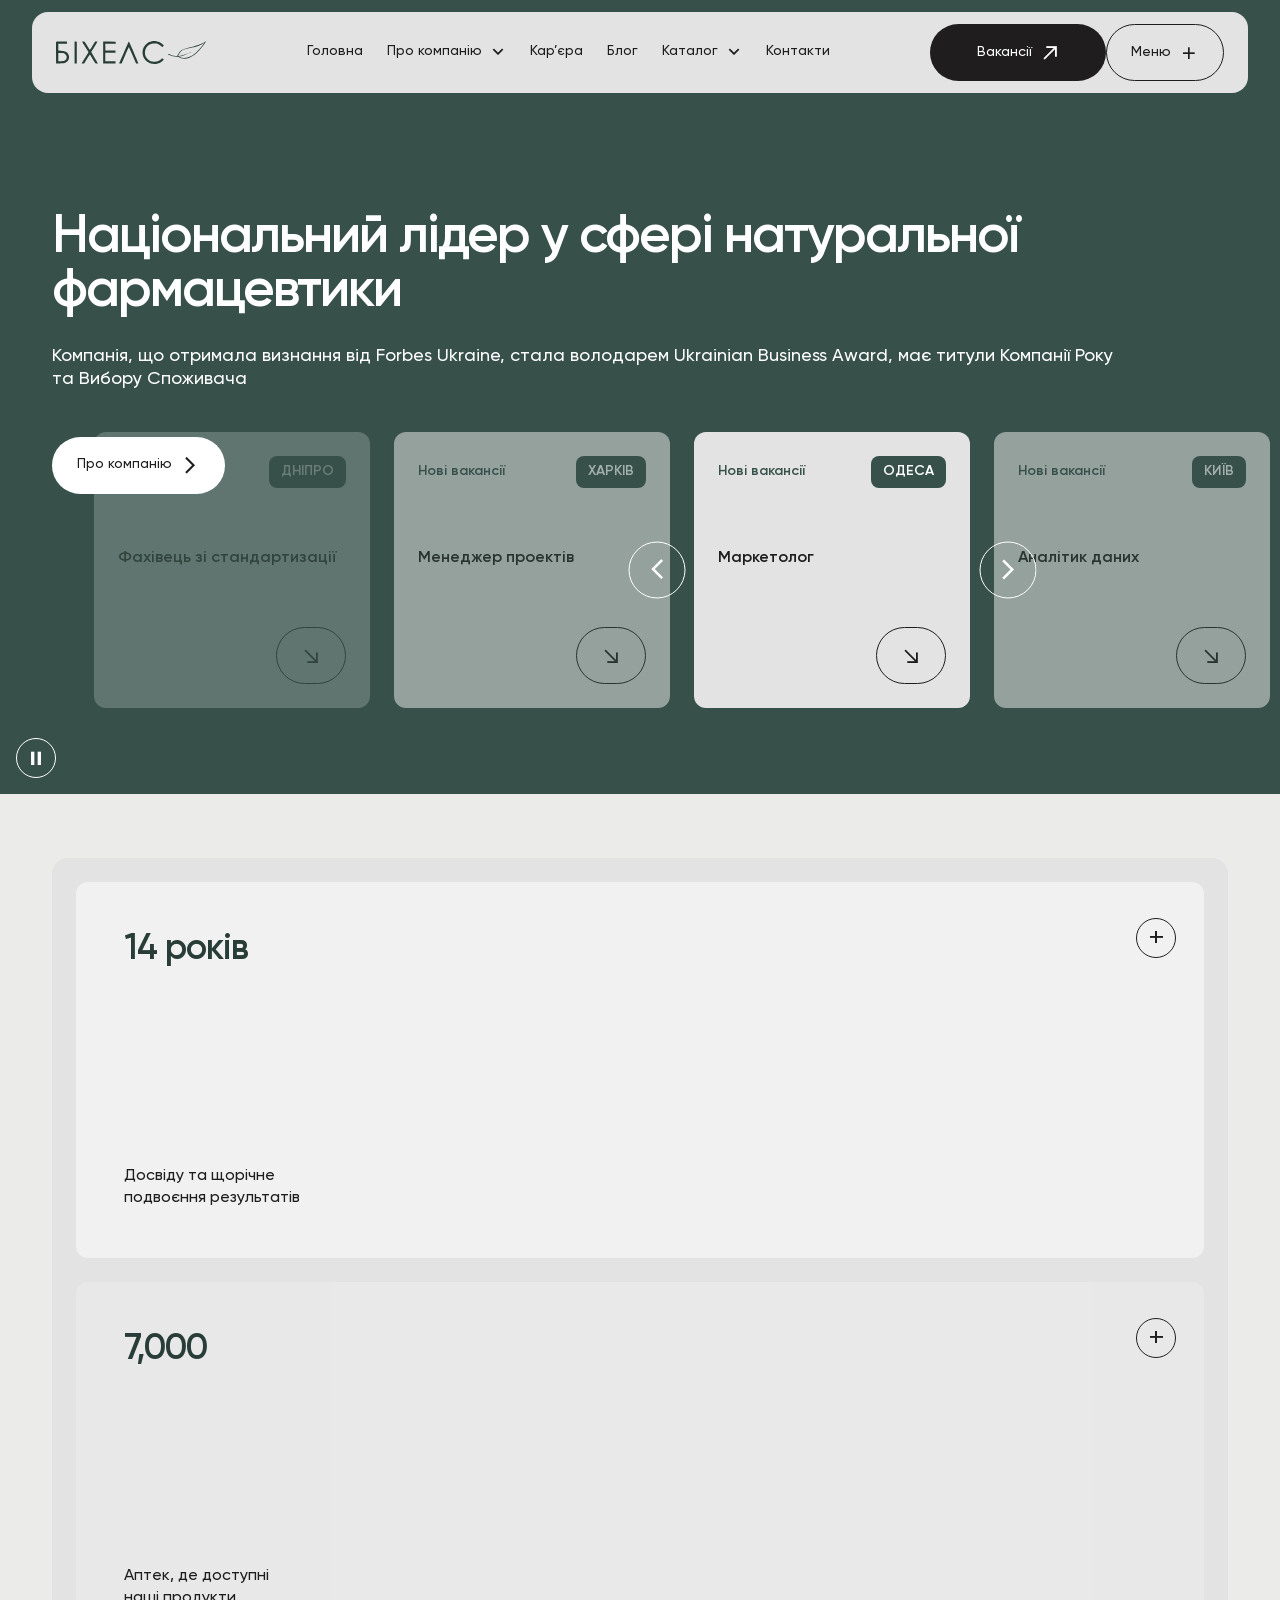
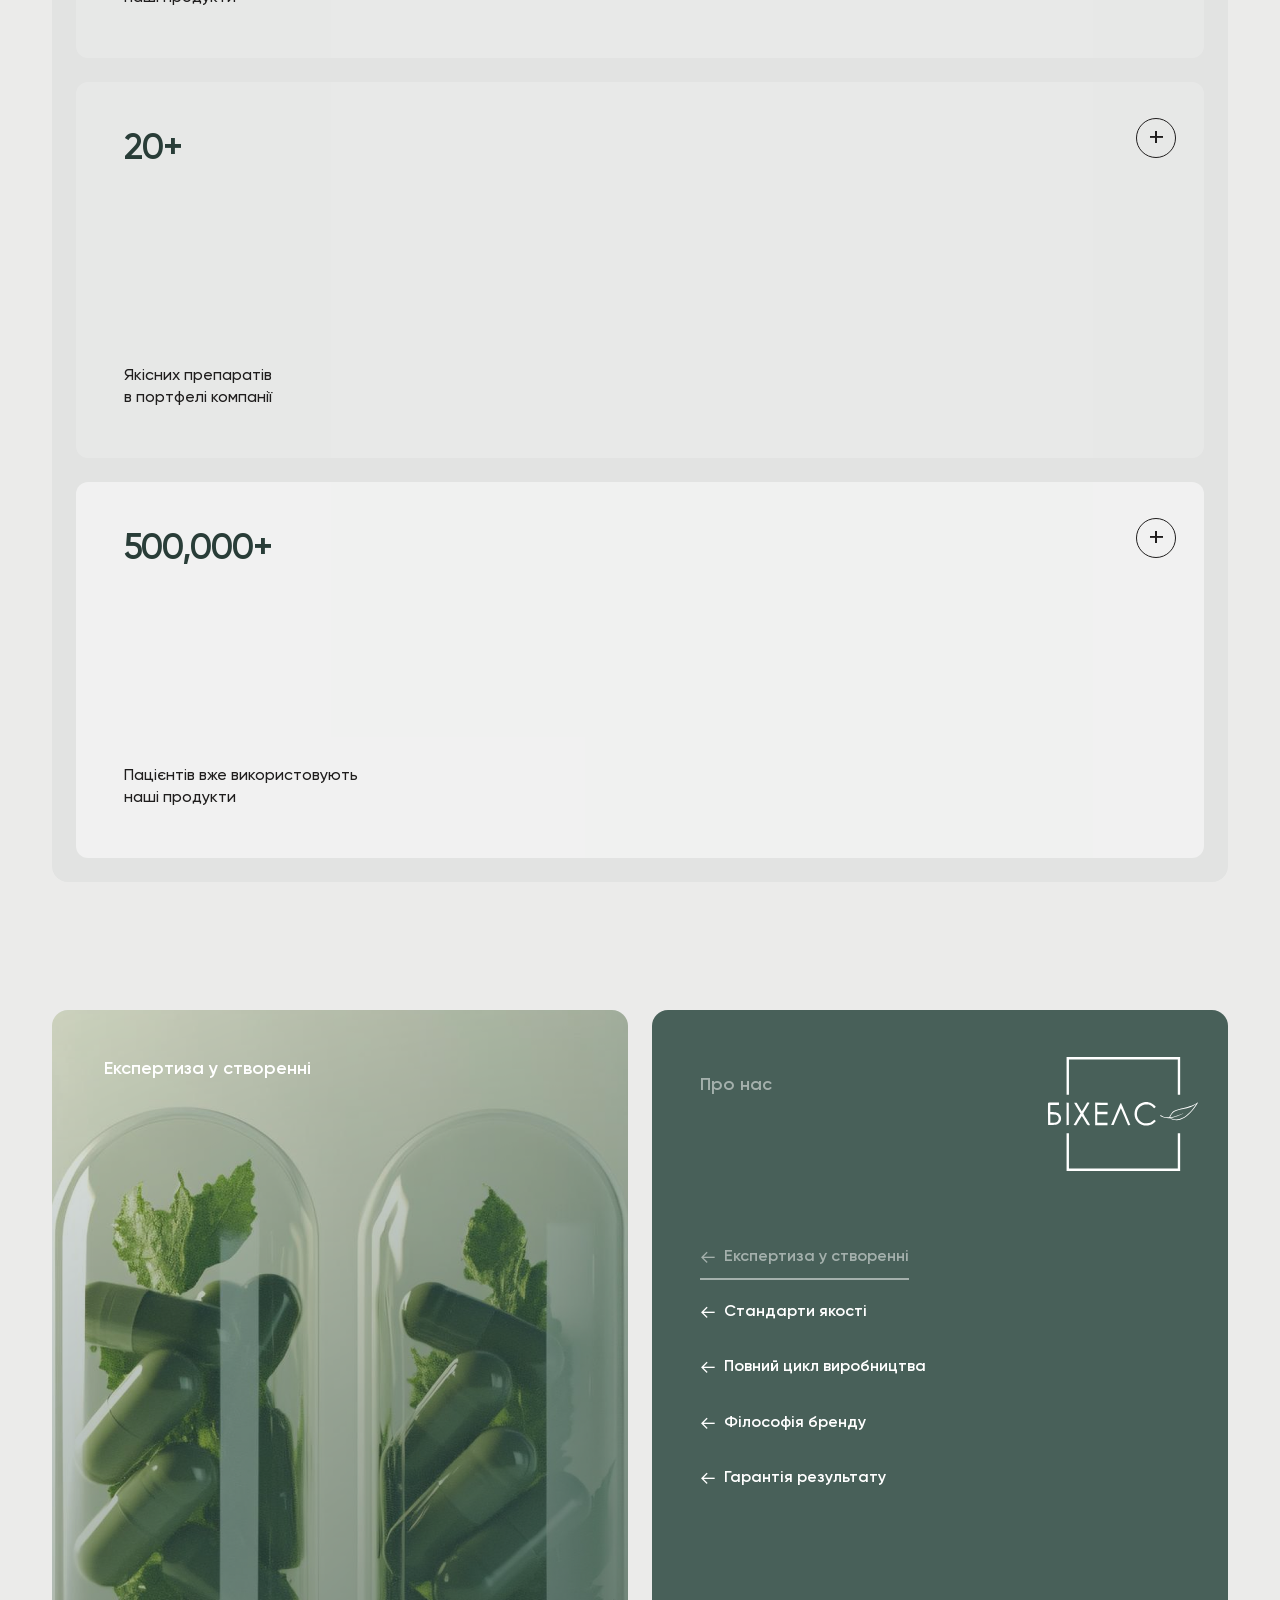
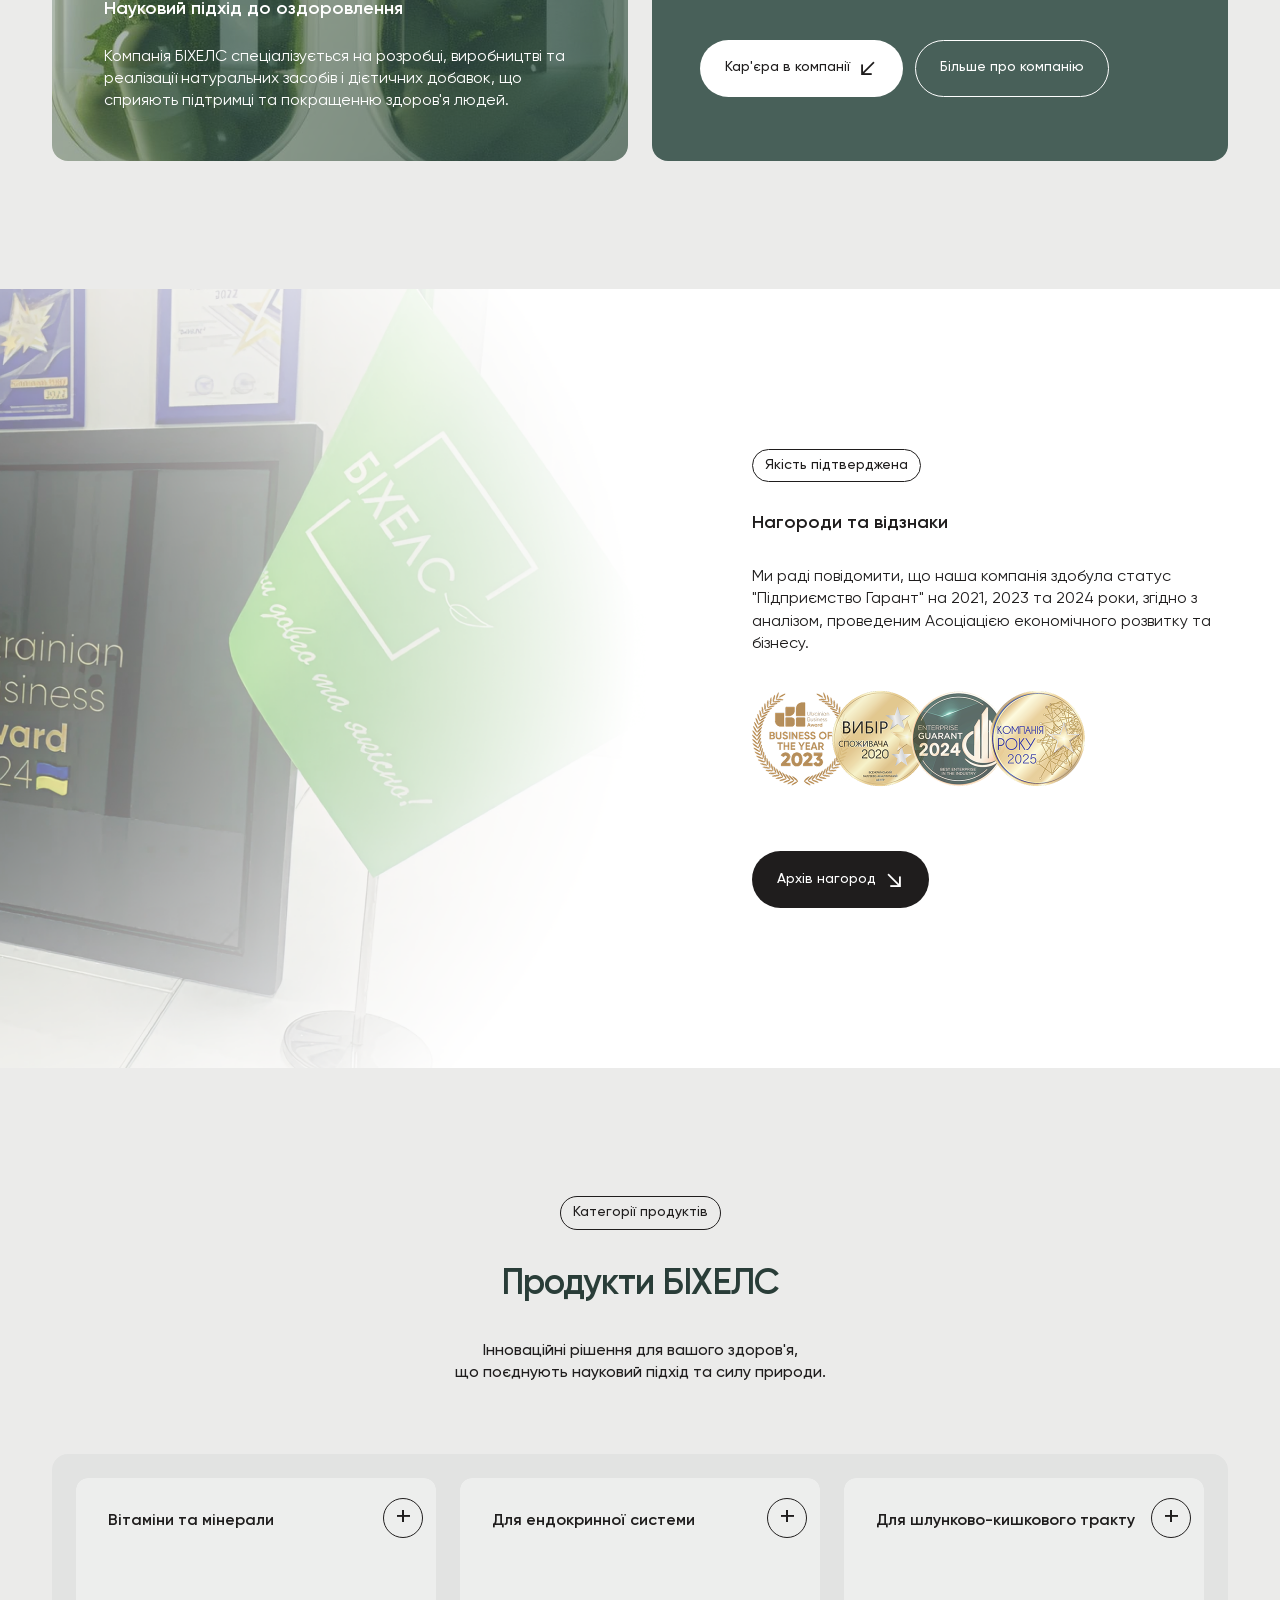
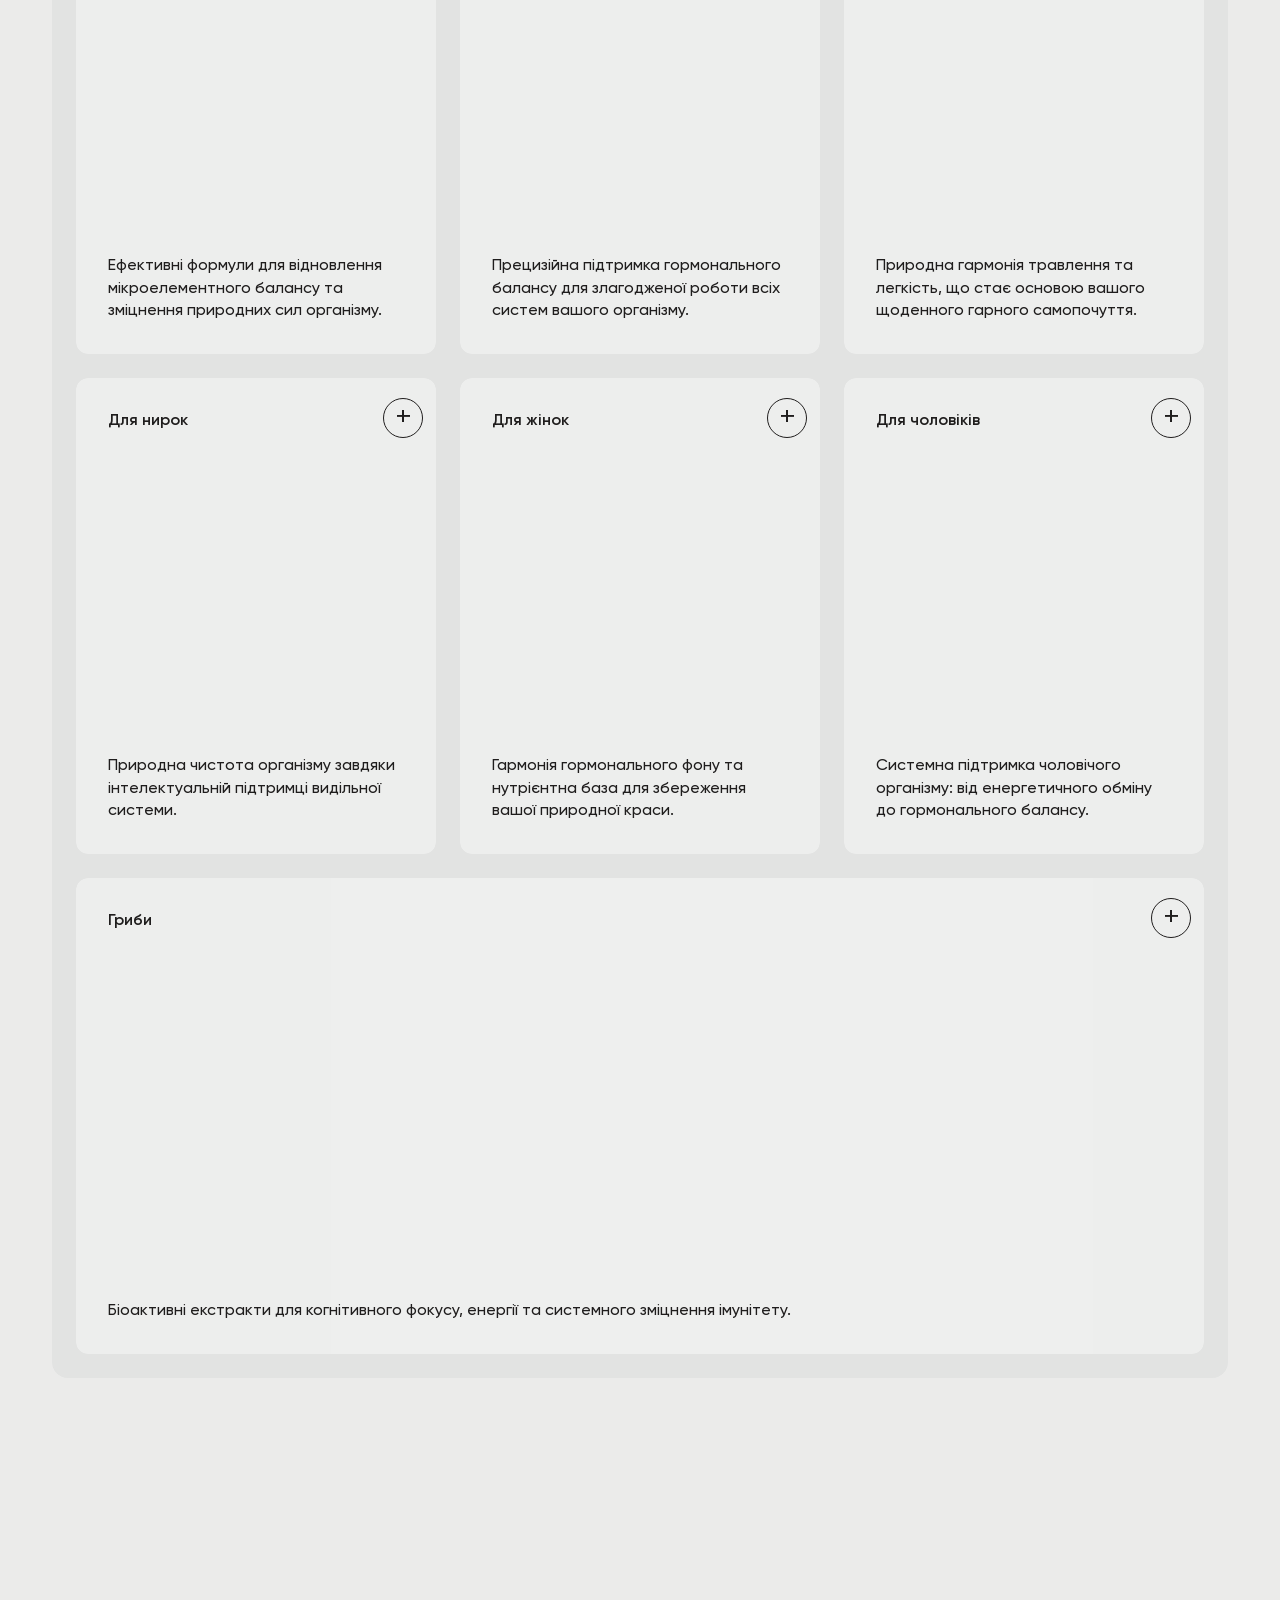
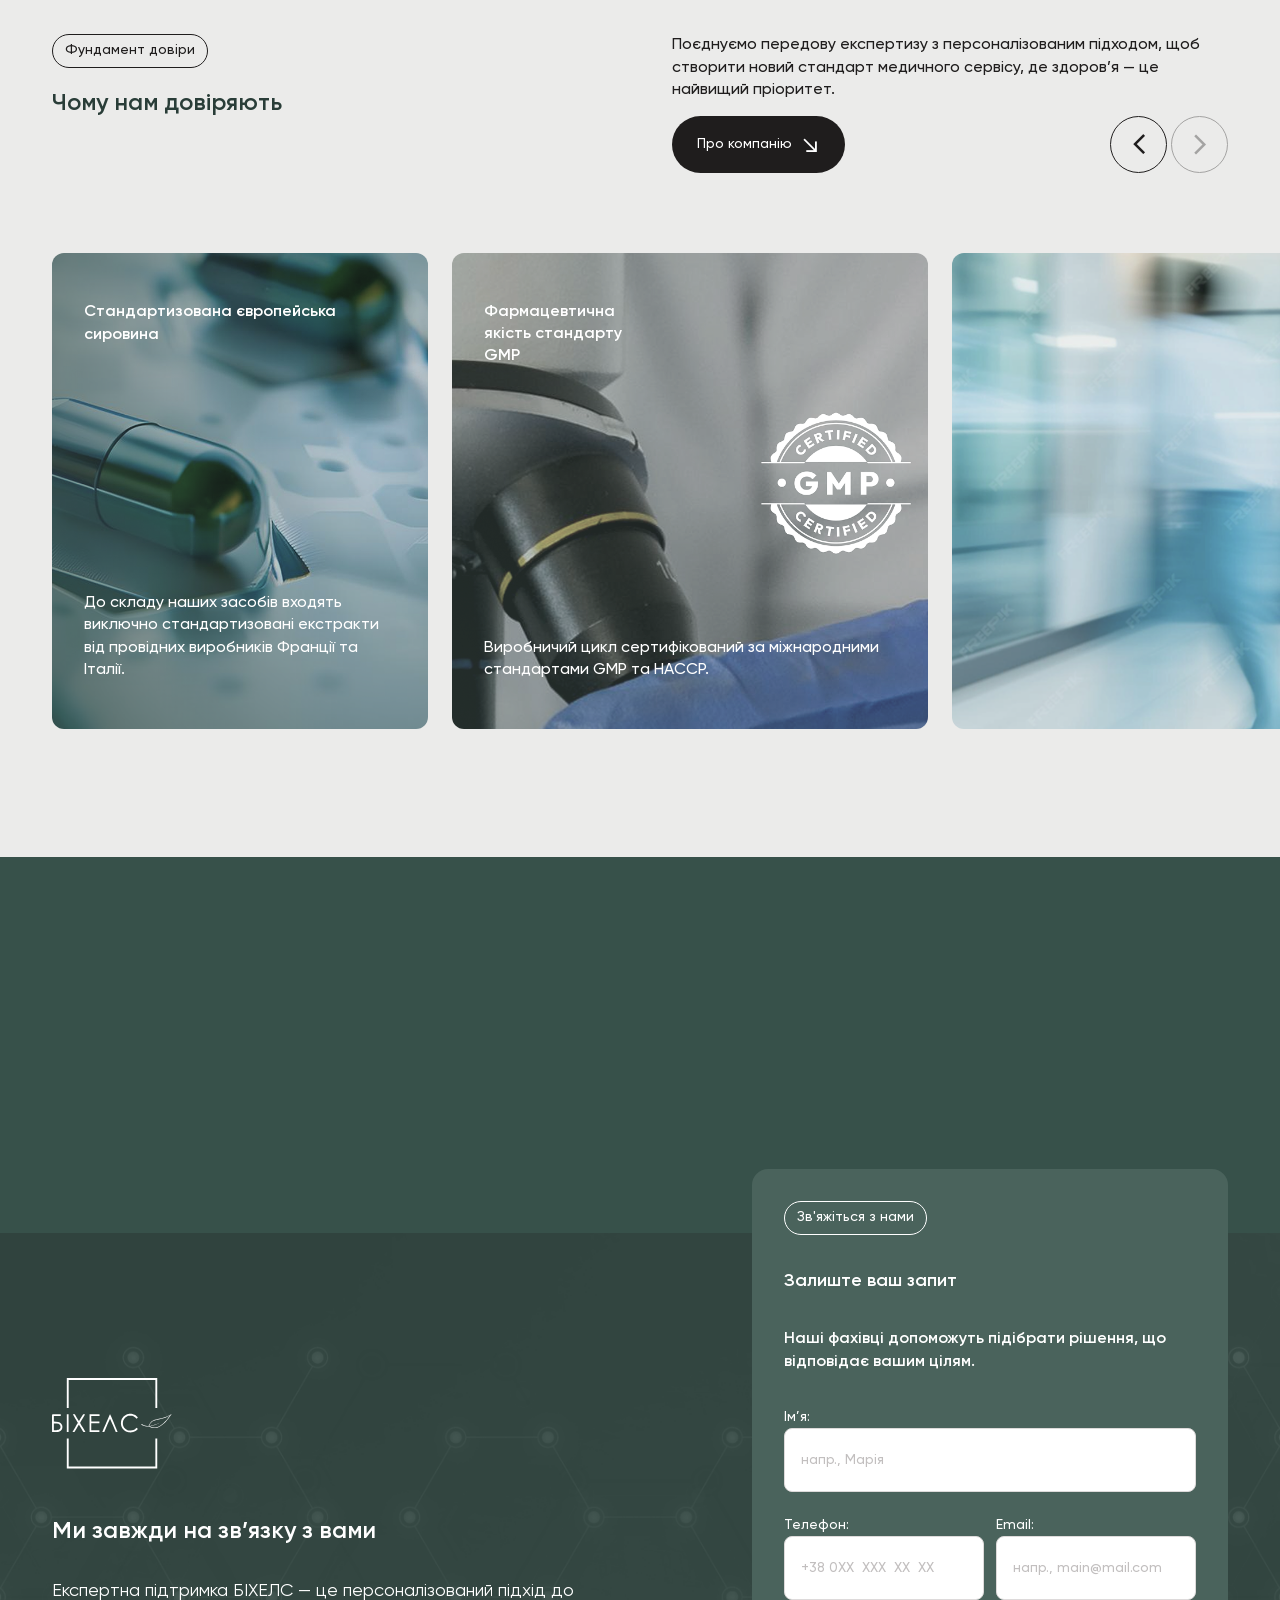
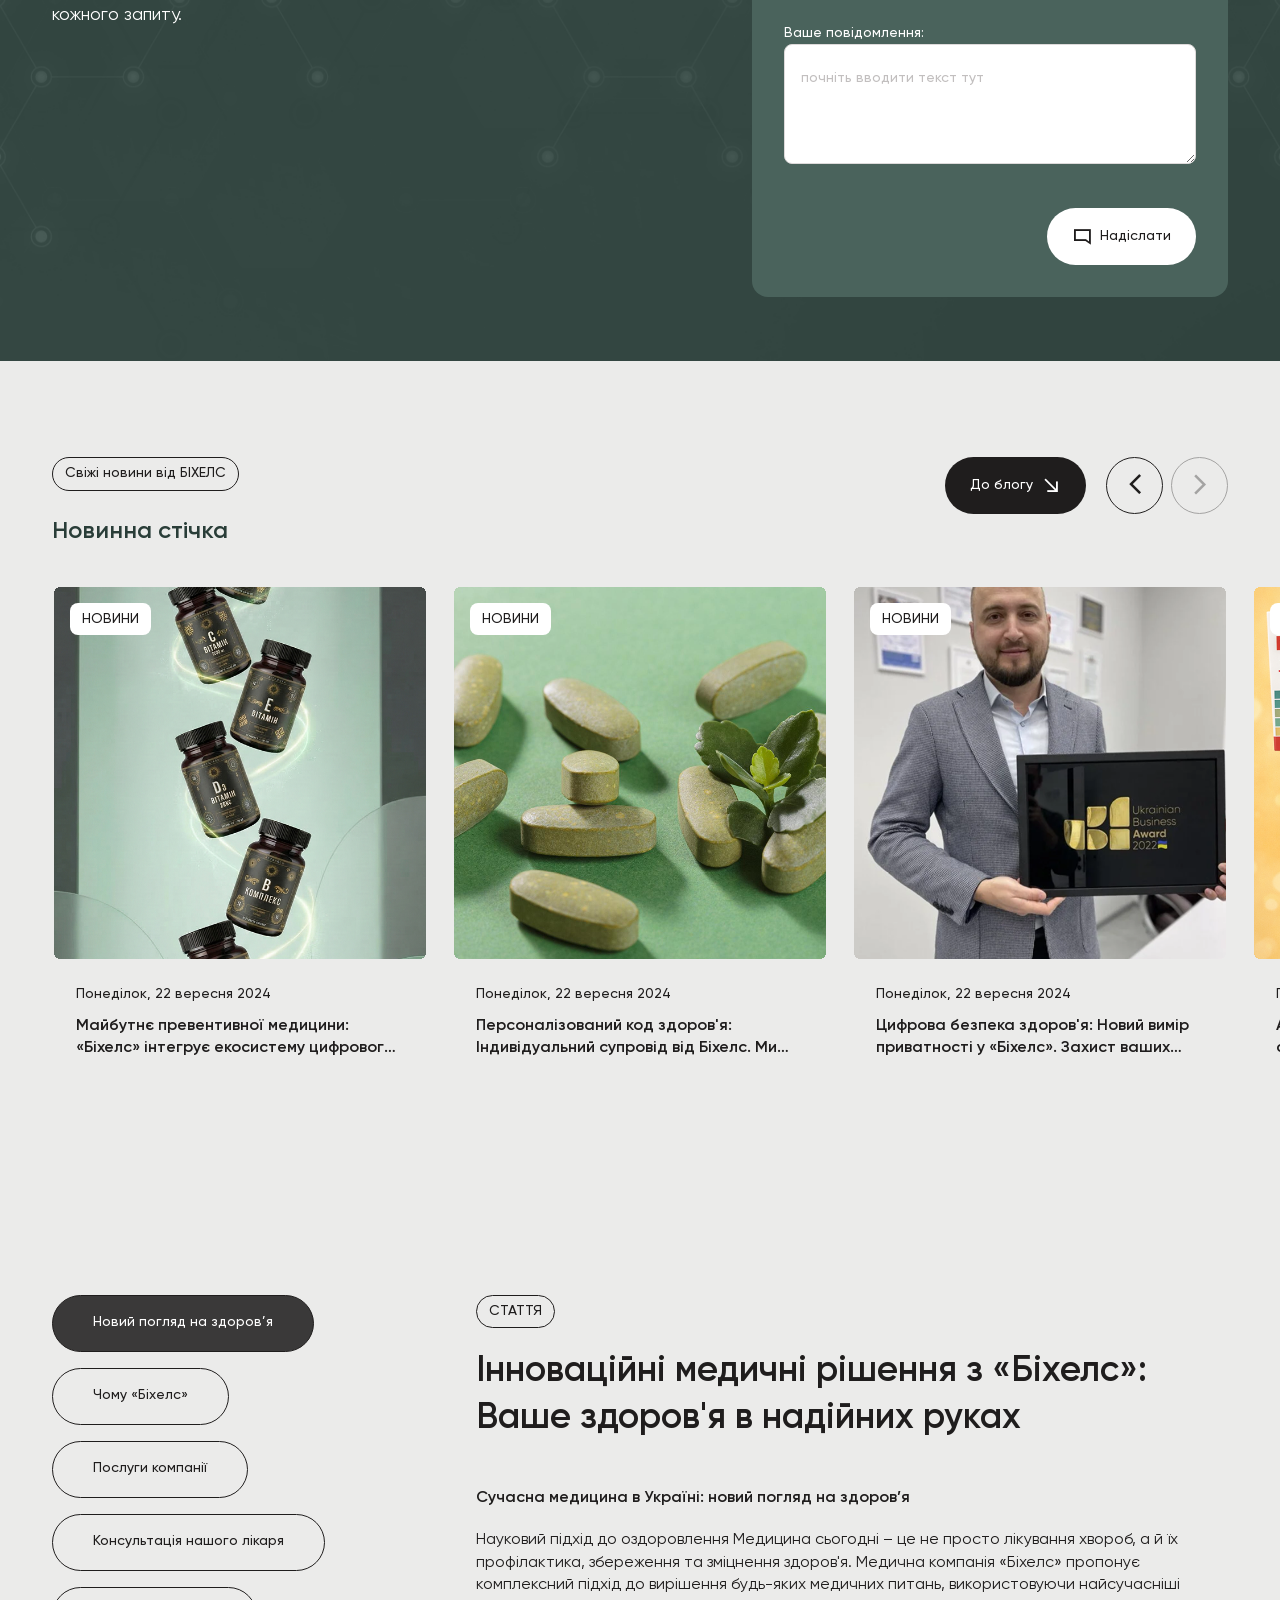
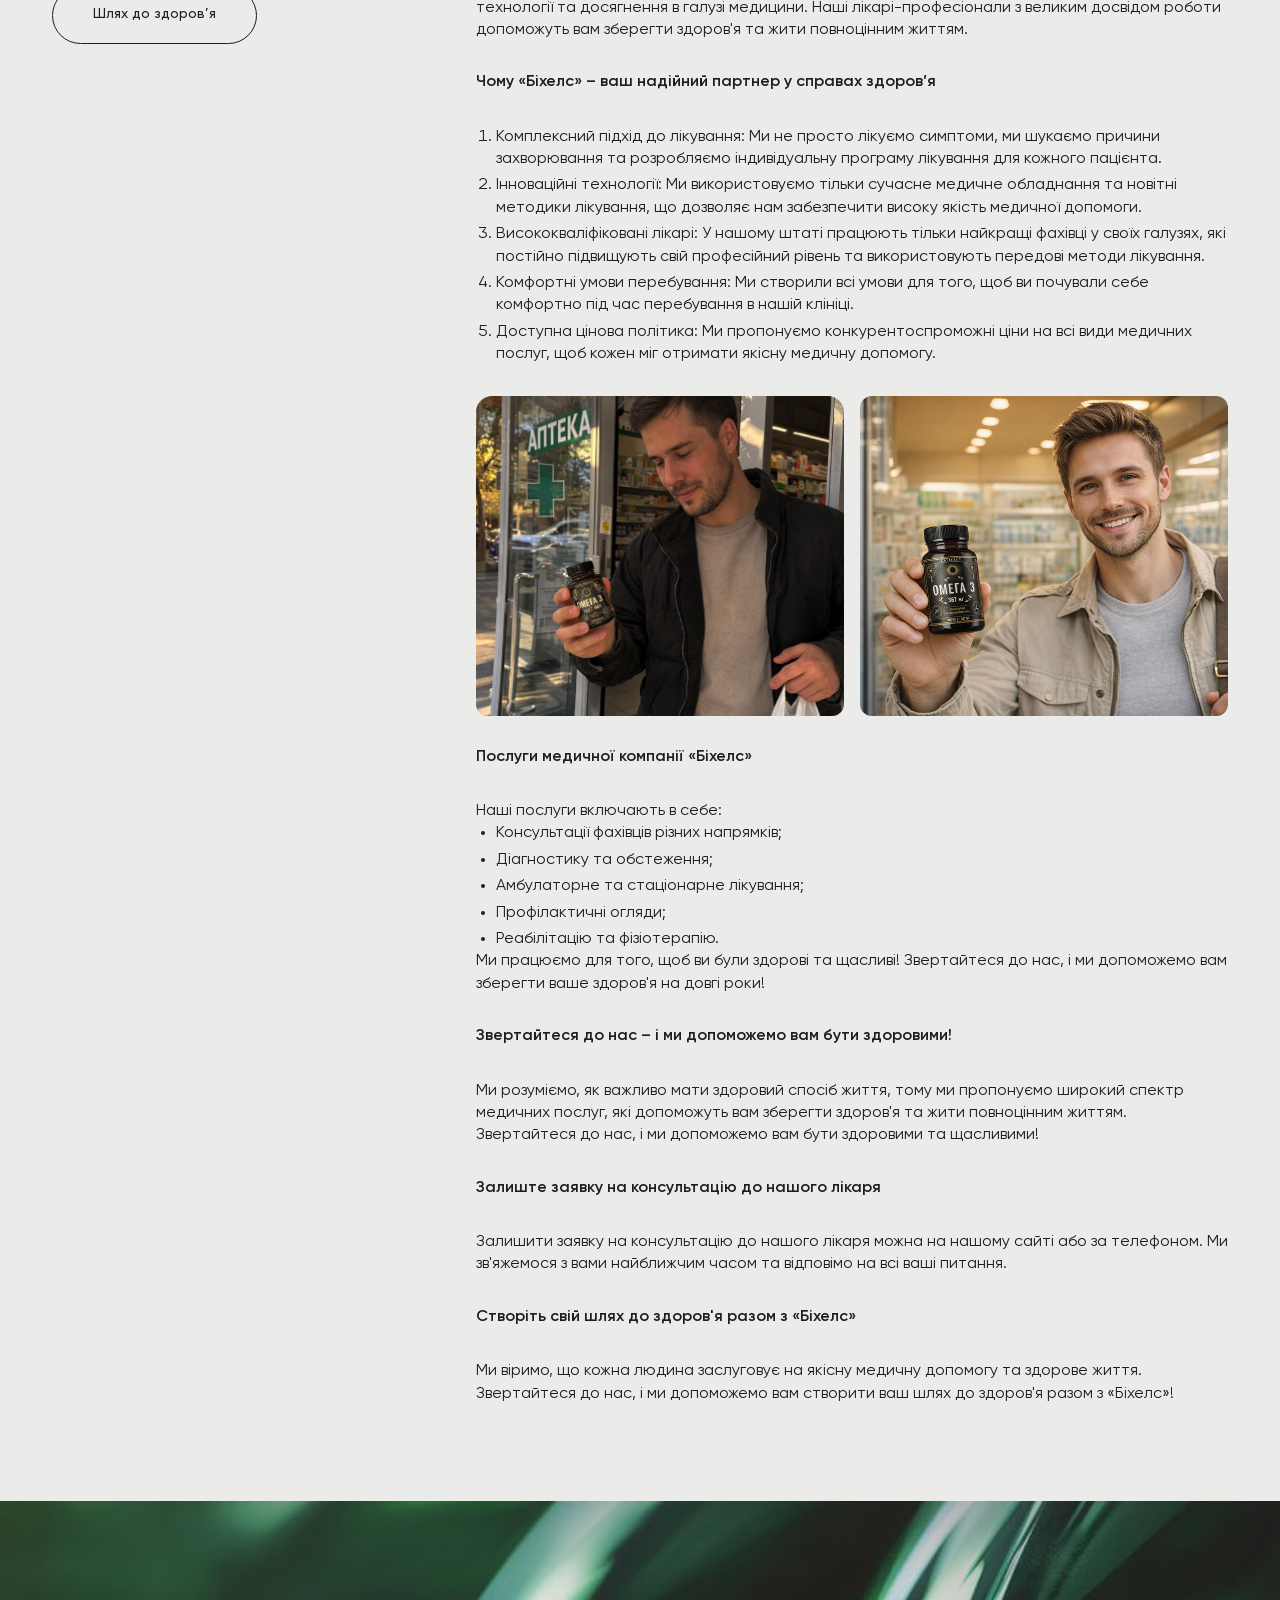
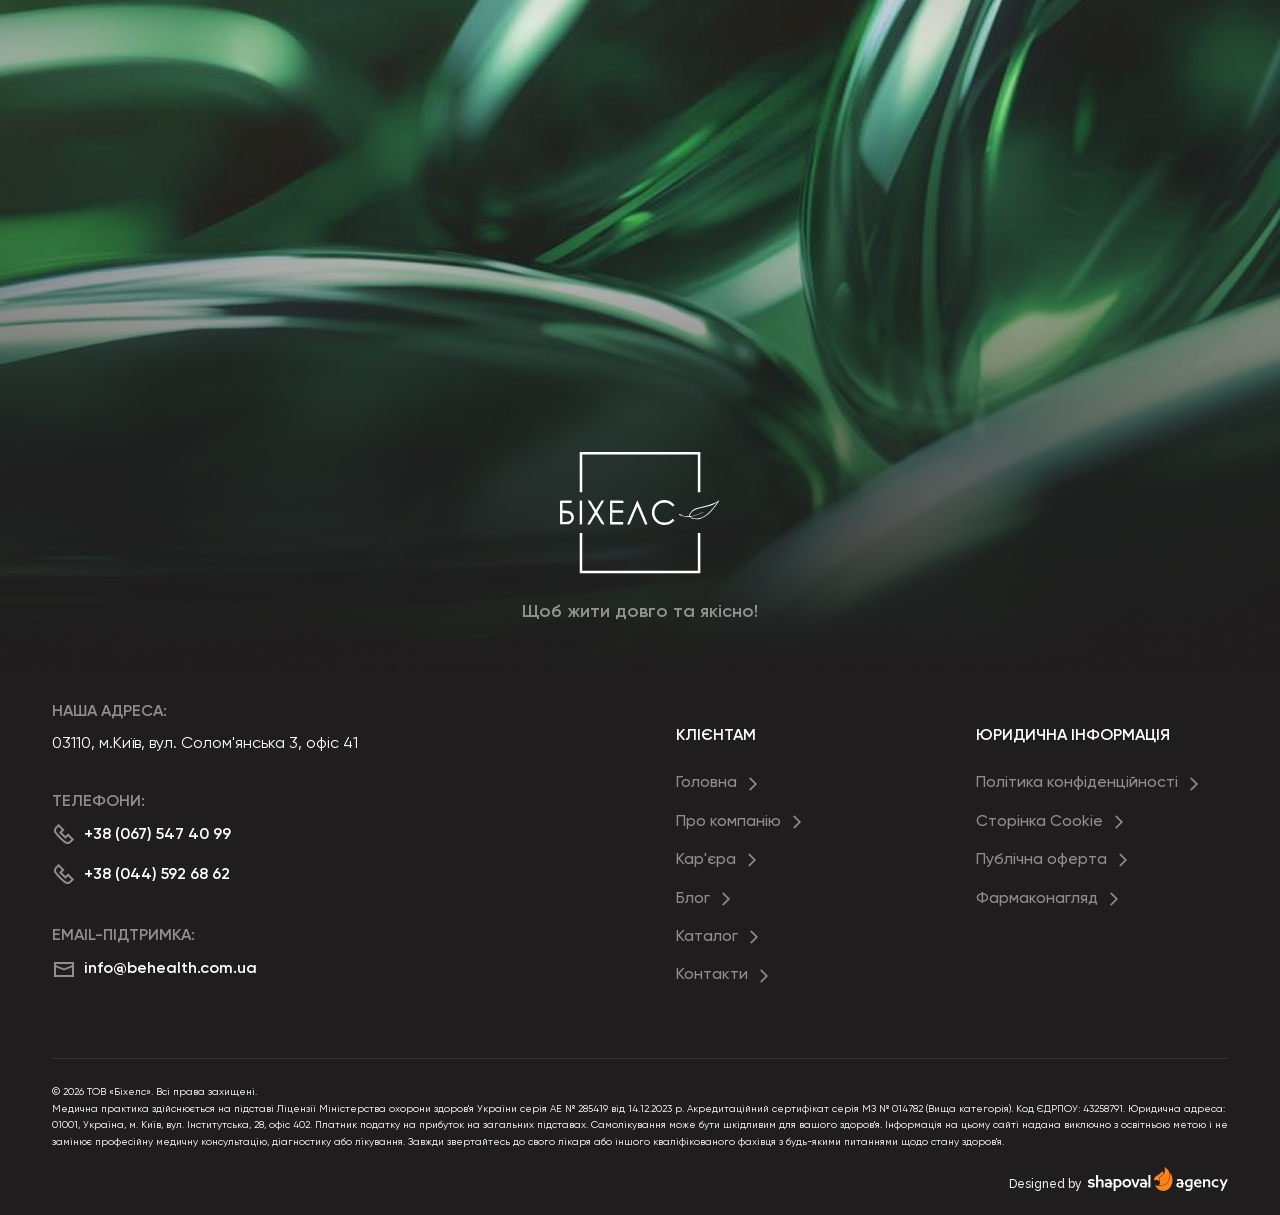
==== commit 85ba6944: "fix" ====
--- a/index.html
+++ b/index.html
@@ -170,7 +170,7 @@
   <!-- Main -->
   <main class="main">
 
-    <section class="hero" aria-labelledby="hero-heading">
+    <section class="hero hero--home" aria-labelledby="hero-heading">
       <div class="hero-bg">
         <video class="hero-video" src="img/hero.mp4" autoplay muted loop playsinline></video>
       </div>
@@ -335,12 +335,14 @@
             </div>
           </article>
         </div>
-        <button class="hero-swiper__button-next swiper-button-next" type="button" aria-label="Наступний слайд">
-          <i class="icon-Namearrow-right" aria-hidden="true"></i>
-        </button>
-        <button class="hero-swiper__button-prev swiper-button-prev" type="button" aria-label="Попередній слайд">
-          <i class="icon-Namearrow-left" aria-hidden="true"></i>
-        </button>
+        <div class="hero-swiper___action">
+           <button class="hero-swiper__button-next swiper-button-next" type="button" aria-label="Наступний слайд">
+            <i class="icon-Namearrow_back" aria-hidden="true"></i>
+          </button>
+          <button class="hero-swiper__button-prev swiper-button-prev" type="button" aria-label="Попередній слайд">
+            <i class="icon-Namearrow_forward" aria-hidden="true"></i>
+          </button>
+        </div>
       </div>
       </div>
     </section>
@@ -526,7 +528,7 @@
             <img src="img/awards.png" width="476" height="108" loading="lazy"
               alt="Логотипи нагород: Forbes Ukraine, Ukrainian Business Award, Компанія Року, Вибір Споживача">
           </div>
-          <a href="/awards" class="awards__btn btn btn--black">В категорію
+          <a href="/awards" class="awards__btn btn btn--black">Архів нагород
             <i class="icon-Namearrow-right-down" aria-hidden="true"></i>
           </a>
         </div>
--- a/css/style.css
+++ b/css/style.css
@@ -307,8 +307,8 @@
 .hero-swiper {
   position: relative;
   z-index: 3;
-  width: 1776px;
-  overflow: hidden;
+  width: 100%;
+  overflow: visible;
 }
 
 .hero-swiper__slide {
@@ -355,7 +355,7 @@
 
 .hero-swiper__slide-city {
   display: flex;
-  padding: 12px;
+  padding: 6px 12px;
   justify-content: center;
   align-items: center;
   border-radius: var(--radius-12);
@@ -387,7 +387,7 @@
 }
 
 .results {
-  padding: 32px 16px;
+  padding: 32px 16px 24px;
   background: var(--color-add-200);
 }
 
@@ -578,7 +578,7 @@
   background: rgba(55, 81, 74, 0.90);
   display: flex;
   flex-direction: column;
-  gap: 24px;
+  gap: 12px;
 }
 
 .about__tabs-logo {
@@ -601,7 +601,7 @@
   display: flex;
   flex-direction: column;
   align-items: flex-end;
-  gap: 16px;
+  gap: 11px;
   align-self: stretch;
   width: 100%;
 }
@@ -663,7 +663,7 @@
   display: flex;
   flex-direction: column;
   align-items: flex-start;
-  gap: 24px;
+  gap: 16px;
   align-self: stretch;
   max-width: 476px;
   flex: 1 0 0;
@@ -671,7 +671,7 @@
 
 .badge {
   display: flex;
-  padding: 12px;
+  padding: 6px 12px;
   justify-content: center;
   align-items: center;
   border-radius: var(--radius-99);
@@ -699,6 +699,7 @@
   max-width: 361px;
   width: 100%;
   height: 82px;
+  margin-bottom: 8px;
 }
 
 .awards__image img {
@@ -724,7 +725,7 @@
   margin: 0 auto;
   flex-direction: column;
   align-items: flex-start;
-  gap: 40px;
+  gap: 32px;
   align-self: stretch;
 }
 
@@ -732,7 +733,7 @@
   display: flex;
   flex-direction: column;
   align-items: center;
-  gap: 32px;
+  gap: 22px;
   align-self: stretch;
 }
 
@@ -852,7 +853,7 @@
   display: flex;
   align-items: flex-start;
   align-content: flex-start;
-  gap: 32px 64px;
+  gap: 15px 64px;
   align-self: stretch;
   flex-wrap: wrap;
 }
@@ -881,7 +882,7 @@
   flex-direction: column;
   justify-content: center;
   align-items: center;
-  gap: 32px;
+  gap: 24px;
   flex: 1 0 0;
 }
 
@@ -1059,7 +1060,7 @@
   justify-content: center;
   align-items: center;
   align-content: center;
-  gap: 48px;
+  gap: 40px;
   align-self: stretch;
   flex-wrap: wrap;
   position: relative;
@@ -1085,7 +1086,7 @@
   display: flex;
   flex-direction: column;
   align-items: flex-start;
-  gap: 24px;
+  gap: 16px;
   align-self: stretch;
   min-width: 276px;
   flex: 1 0 0;
@@ -1127,7 +1128,7 @@
   padding: 32px 24px;
   flex-direction: column;
   align-items: flex-start;
-  gap: 24px;
+  gap: 15px;
   align-self: stretch;
   border-radius: var(--font-spacing-radius_24, 16px);
   background: var(--color-primary-8);
@@ -1165,7 +1166,7 @@
   display: flex;
   flex-direction: column;
   align-items: flex-start;
-  gap: 8px;
+  gap: 0;
   align-self: stretch;
 }
 
@@ -1180,7 +1181,7 @@
 input {
   display: flex;
   min-height: 64px;
-  padding: 24px 16px;
+  padding: 20px 16px;
   border-radius: var(--radius-12);
   border: 1px solid var(--color-ink-5);
   background: var(--color-white);
@@ -1212,7 +1213,7 @@
 input::placeholder {
   font-family: var(--font-primary);
   color: var(--color-ink-7);
-  font-size: 16px;
+  font-size: var(--fs-16);
   font-weight: var(--fw-medium);
   line-height: 1.4;
   letter-spacing: var(--ls-0);
@@ -1221,7 +1222,7 @@
 textarea::placeholder {
   font-family: var(--font-primary);
   color: var(--color-ink-7);
-  font-size: 16px;
+    font-size: var(--fs-16);
   font-weight: var(--fw-medium);
   line-height: 1.4;
   letter-spacing: var(--ls-0);
@@ -1260,7 +1261,7 @@
   display: flex;
   align-items: flex-start;
   align-content: flex-start;
-  gap: 24px 64px;
+  gap: 15px 64px;
   align-self: stretch;
   flex-wrap: wrap;
 }
@@ -1271,7 +1272,7 @@
   flex-direction: column;
   justify-content: center;
   align-items: flex-start;
-  gap: 32px;
+  gap: 26px;
   flex: 1 0 0;
 }
 
@@ -1335,7 +1336,7 @@
   top: 16px;
   left: 16px;
   display: flex;
-  padding: 12px;
+  padding: 9px 12px;
   z-index: 3;
   justify-content: center;
   align-items: center;
@@ -1347,12 +1348,24 @@
   line-height: 1;
 }
 
+.banner-image {
+  width: 120px;
+  height: 120px;
+}
+
+.banner-image img {
+  width: 100%;
+  height: 100%;
+  object-fit: contain;
+  object-position: center;
+}
+
 .news__card-content {
   padding: 24px;
   display: flex;
   flex-direction: column;
   align-items: flex-start;
-  gap: 24px;
+  gap: 10px;
   align-self: stretch;
 }
 
@@ -1366,8 +1379,8 @@
 
 .news__card-title {
   overflow: hidden;
-  min-height: 50px;
-  color: var(--colors-ink-graphite-source, #1F1D1D);
+  min-height: 48px;
+  color: #1F1D1D;
   text-overflow: ellipsis;
   font-size: var(--fs-18);
   font-style: normal;
@@ -1400,7 +1413,7 @@
 }
 
 .article {
-  padding: 48px 16px;
+  padding: 57px 16px;
   background: var(--color-add-200);
 }
 
@@ -1463,7 +1476,7 @@
   display: flex;
   flex-direction: column;
   align-items: flex-start;
-  gap: 32px;
+  gap: 20px;
   align-self: stretch;
 }
 
@@ -1539,24 +1552,16 @@
 .article__content-image {
   display: flex;
   align-items: flex-start;
-  gap: 24px;
-  align-self: stretch;
+  gap: 16px;
   width: 100%;
   flex-wrap: wrap;
 }
 
-
 .article__content-images {
-  display: flex;
-  min-height: 176px;
-  padding: 48px 32px;
-  flex-direction: column;
-  justify-content: center;
-  align-items: center;
-  flex: 1 0 0;
   position: relative;
   border-radius: var(--radius-16);
   overflow: hidden;
+  flex: 1 1 0;
 }
 
 .article__content-images img {
@@ -1564,14 +1569,44 @@
   inset: 0;
   width: 100%;
   height: 100%;
+  object-fit: cover;
+  object-position: top;
   z-index: 0;
+}
+
+/* ── 1 image: full width, natural height ── */
+.article__content-image:has(> .article__content-images:only-child) .article__content-images {
+  flex: 1 1 100%;
+  min-height: unset;
+}
+.article__content-image:has(> .article__content-images:only-child) .article__content-images img {
+  position: static;
+  inset: unset;
+  height: auto;
+}
+
+/* ── 2 images: side by side ── */
+.article__content-image:has(> .article__content-images:nth-child(2):last-child) .article__content-images {
+  flex: 1 1 calc(50% - 8px);
+  min-height: 240px;
+}
+
+/* ── 3+ images: 3-column grid ── */
+.article__content-image:has(> .article__content-images:nth-child(3)) {
+  display: grid;
+  grid-template-columns: repeat(3, 1fr);
+  gap: 16px;
+}
+.article__content-image:has(> .article__content-images:nth-child(3)) .article__content-images {
+  flex: unset;
+  min-height: 200px;
 }
 
 .banner {
   position: relative;
   overflow: hidden;
   height: 376px;
-  padding-bottom: 32px;
+  padding-bottom: 20px;
   display: flex;
   align-items: center;
   flex-direction: column;
@@ -1604,21 +1639,31 @@
 }
 
 .footer {
-  padding: 64px 16px 12px 16px;
+  padding: 60px 16px 12px 16px;
   background: var(--color-ink-source);
 }
 
 .footer .container {
   display: flex;
   flex-direction: column;
-  gap: 24px;
+  gap: 18px;
+  max-width: 100%;
+}
+
+.footer__nav-heading {
+  color: var(--color-white);
+  font-size: var(--fs-18);
+  font-weight: var(--fw-semibold);
+  line-height: 1.4;
+  letter-spacing: 0;
+  text-transform: uppercase;
 }
 
 .footer__body {
   display: flex;
   align-items: flex-start;
   align-content: flex-start;
-  gap: 48px;
+  gap: 42px;
   flex: 1 0 0;
   flex-wrap: wrap;
   color: var(--color-white);
@@ -1638,7 +1683,6 @@
   font-size: var(--fs-18);
   font-weight: var(--fw-semibold);
   line-height: 1.4;
-  margin-bottom: 12px;
   letter-spacing: var(--ls-0);
 }
 
@@ -1648,7 +1692,7 @@
   font-weight: var(--fw-regular);
   line-height: 1.4;
   letter-spacing: var(--ls-0);
-  margin-bottom: 24px;
+  margin-bottom: 18px;
 }
 
 .footer__contacts-list {
@@ -1696,7 +1740,7 @@
   display: flex;
   align-items: flex-start;
   align-content: flex-start;
-  gap: 32px 16px;
+  gap: 24px 16px;
   flex-wrap: wrap;
 }
 
@@ -1705,7 +1749,8 @@
   flex-direction: column;
   align-items: flex-start;
   flex: 1 0 0;
-  gap: 16px;
+  gap: 10px;
+  min-width: 256px;
 }
 
 .footer__nav-heading {
@@ -1720,7 +1765,7 @@
   display: flex;
   flex-direction: column;
   align-items: flex-start;
-  gap: 12px;
+  gap: 6px;
   align-self: stretch;
 }
 
@@ -1763,7 +1808,7 @@
 }
 
 .footer__bottom {
-  padding-top: 16px;
+  padding-top: 10px;
   border-top: 1.5px solid rgba(255, 255, 255, 0.10);
   display: flex;
   flex-direction: column;
@@ -2122,8 +2167,7 @@
   align-self: flex-start;
 }
 
-.article--about {
-}
+.article--about {}
 
 .article--about .container {
   gap: 32px;
@@ -2222,6 +2266,7 @@
   min-height: 100vh;
   padding: 0 16px;
   display: flex;
+  overflow: hidden;
 }
 
 .hero--big__bg {
@@ -2257,6 +2302,7 @@
   display: flex;
   align-items: center;
   gap: 12px;
+  overflow-x: auto;
 }
 
 .breadcrumbs__link {
@@ -2271,6 +2317,7 @@
   gap: 12px;
   border-bottom: 2px solid transparent;
   transition: all 0.4s;
+  white-space: nowrap;
 }
 
 .breadcrumbs__link:hover {
@@ -2295,6 +2342,7 @@
   font-weight: var(--fw-medium);
   line-height: 1.4;
   letter-spacing: 0;
+  white-space: nowrap;
 }
 
 .hero--big__content {
@@ -2319,10 +2367,896 @@
   letter-spacing: 0;
 }
 
-
-
-
-
+.why-career {
+  padding: 64px 15px;
+  background: var(--color-add-200);
+}
+
+.why-career .container {
+  display: flex;
+  max-width: 800px;
+  width: 100%;
+  margin: 0 auto;
+  flex-direction: column;
+  align-items: flex-start;
+  gap: 40px;
+  align-self: stretch;
+}
+
+.why-career__title {
+  display: flex;
+  flex-direction: column;
+  justify-content: center;
+  align-items: flex-start;
+  gap: 19px;
+  flex: 1 0 0;
+}
+
+.why-career__title h2 {
+  color: var(--color-primary-10);
+  font-size: var(--fs-54);
+  font-weight: var(--fw-semibold);
+  line-height: 1.2;
+  letter-spacing: 0;
+}
+
+.why-career__list {
+  display: flex;
+  align-items: center;
+  align-content: center;
+  gap: 16px;
+  flex: 1 0 0;
+  flex-wrap: wrap;
+}
+
+.why-career__item {
+  display: flex;
+  height: 276px;
+  min-width: 256px;
+  padding: 24px;
+  flex-direction: column;
+  justify-content: space-between;
+  flex: 1 0 0;
+  border-radius: var(--radius-16);
+  background: rgba(255, 255, 255, 0.40);
+}
+
+.why-career__item h3 {
+  color: #000;
+  font-size: var(--fs-24);
+  font-weight: var(--fw-semibold);
+  line-height: 1.4;
+  letter-spacing: 0
+}
+
+.why-career__item {
+  color: #000;
+  font-size: var(--fs-20);
+  font-weight: var(--fw-medium);
+  line-height: 1.4;
+  letter-spacing: 0;
+}
+
+.open-positions {
+  padding: 28px 16px;
+  background: var(--color-add-200);
+}
+
+.open-positions .container {
+  display: flex;
+  max-width: 800px;
+  flex-direction: column;
+  gap: 32px;
+  flex: 1 0 0;
+}
+
+.open-positions__title {
+  display: flex;
+  align-items: flex-end;
+  align-content: flex-end;
+  gap: 8px 24px;
+  flex: 1 0 0;
+  flex-wrap: wrap;
+}
+
+.open-positions__title-text {
+  min-width: 276px;
+  flex: 1 0 0;
+  display: flex;
+  flex-direction: column;
+  align-items: flex-start;
+  gap: 4px;
+}
+
+.open-positions__title-text h2 {
+  font-size: var(--fs-45);
+  font-weight: var(--fw-semibold);
+  line-height: 1.3;
+}
+
+.open-positions__title-text p {
+  font-size: var(--fs-18);
+  font-weight: var(--fw-medium);
+  line-height: 1.4;
+  /* 22.4px */
+  letter-spacing: 0;
+}
+
+.open-positions__title-action {
+  display: flex;
+  min-width: 276px;
+  justify-content: flex-end;
+  align-items: center;
+  gap: 8px;
+  flex: 1 0 0;
+}
+
+.open-positions__title-action i::before {
+  font-size: 24px;
+}
+
+.open-positions__select {
+  width: 176px;
+  padding: 16px 12px;
+  border-radius: 8px;
+  border: 1px solid #DDDADA;
+  background: #E2E3E2;
+  color: var(--color-ink-source);
+  font-size: var(--fs-14);
+  font-weight: var(--fw-medium);
+  line-height: 1.4;
+  letter-spacing: 0
+}
+
+.open-positions__body {
+  display: flex;
+  flex-direction: column;
+  align-items: flex-start;
+  gap: 16px;
+  align-self: stretch;
+}
+
+.open-positions__item {
+  padding:20px 24px;
+  border-radius: var(--radius-24);
+  background: rgba(255, 255, 255, 0.30);
+  display: flex;
+  align-items: flex-start;
+  gap: 24px;
+  flex: 1 0 0;
+  flex-wrap: wrap;
+}
+
+.open-positions__item-left {
+  min-width: 224px;
+  flex: 1 0 0;
+  display: flex;
+  flex-direction: column;
+  align-items: flex-start;
+  gap: 18px;
+  align-self: stretch;
+}
+
+.open-positions__item-right {
+  display: flex;
+  min-width: 224px;
+  justify-content: flex-end;
+  align-items: center;
+}
+
+.open-positions__item-left-title {
+  display: flex;
+  flex-direction: column;
+  justify-content: center;
+
+  gap: 4px;
+  align-self: stretch;
+}
+
+.open-positions__item-left-title h3 {
+  color: #000;
+  font-size: var(--fs-24);
+  font-weight: var(--fw-semibold);
+  line-height: 1.4;
+  letter-spacing: 0;
+}
+
+.open-positions__item-left-title p {
+  color: #000;
+  font-size: var(--fs-20);
+  font-weight: var(--fw-medium);
+  line-height: 1.4;
+  letter-spacing: 0;
+}
+
+.open-positions__item-left-info {
+  display: flex;
+  align-items: center;
+  align-content: center;
+  gap: 16px 32px;
+  align-self: stretch;
+  flex-wrap: wrap;
+}
+
+.open-positions__item-left-info .badge {
+  padding: 7px 24px 7px 12px;
+}
+
+.open-positions__item-left-info li {
+  display: flex;
+  align-items: center;
+  gap: 4px;
+  align-self: stretch;
+  color: var(--color-ink-9);
+  font-size: var(--fs-16);
+  font-weight: var(--fw-medium);
+  line-height: 1.4;
+  letter-spacing: 0;
+}
+
+.open-positions__item-left-info li i::before {
+  font-size: 24px;
+  color: var(--color-ink-9);
+}
+
+.open-positions__item-left-description {
+  color: var(--color-ink-source);
+  font-size: var(--fs-18);
+  font-weight: var(--fw-medium);
+  line-height: 1.4;
+  letter-spacing: 0;
+}
+
+.open-positions__item-left-list {
+  display: flex;
+  flex-direction: column;
+  align-items: flex-start;
+  gap: 4px;
+  align-self: stretch;
+  padding-left: 24px;
+}
+
+.open-positions__item-left-list p {
+  color: var(--color-ink-source);
+  font-size: var(--fs-18);
+  font-weight: var(--fw-semibold);
+  line-height: 1.4;
+  letter-spacing: 0;
+}
+
+.open-positions__item-left-list ul {
+  display: flex;
+  padding-left: 24px;
+  flex-direction: column;
+  align-items: flex-start;
+  gap: 4px;
+  align-self: stretch;
+}
+
+.open-positions__item-left-list ul li {
+  color: var(--color-ink-source);
+  font-size: var(--fs-16);
+  font-weight: var(--fw-regular);
+  line-height: 1.4;
+  letter-spacing: 0;
+}
+
+.open-possibilities {
+  padding: 32px 16px;
+  background: var(--color-add-200);
+}
+
+.open-possibilities .container {
+  max-width: 100%;
+  padding: 24px 16px;
+  border-radius: var(--radius-24);
+  background: var(--color-ink-source);
+  position: relative;
+  overflow: hidden;
+  display: flex;
+  flex-direction: column;
+  gap: 48px;
+}
+
+.open-possibilities-bg {
+  position: absolute;
+  inset: 0;
+  width: 100%;
+  height: 100%;
+  z-index: 1;
+}
+
+.open-possibilities-bg img {
+  width: 100%;
+  height: 100%;
+  object-fit: cover;
+  object-position: center;
+}
+
+.open-possibilities__title {
+  display: flex;
+  max-width: 800px;
+  width: 100%;
+  margin: 0 auto;
+  flex-direction: column;
+  justify-content: center;
+  align-items: center;
+  gap: 24px;
+  align-self: stretch;
+  position: relative;
+  z-index: 2;
+}
+
+.open-possibilities__title .badge {
+  color: var(--color-white);
+  border: 1.5px solid var(--color-white);
+  margin-right: auto;
+}
+
+.open-possibilities__title h2 {
+  color: rgba(255, 255, 255, 0.50);
+  text-align: center;
+  font-size: var(--fs-36);
+  font-weight: var(--fw-semibold);
+  line-height: 1.3;
+  letter-spacing: 0;
+}
+
+.open-possibilities__description {
+  color: var(--color-white);
+  text-align: center;
+  font-size: var(--fs-24);
+  font-weight: var(--fw-regular);
+  line-height: 1.4;
+  letter-spacing: 0;
+}
+
+.open-possibilities .about--hero-marquee {
+  position: relative;
+  z-index: 2;
+}
+
+.open-possibilities .about--hero-marquee__track img {
+  width: 176px;
+  height: 176px;
+  border-radius: var(--radius-24);
+}
+
+.hero--big__content-list {
+  display: flex;
+  align-items: center;
+  align-content: center;
+  gap: 8px;
+  align-self: stretch;
+  flex-wrap: wrap;
+}
+
+.hero--big__content-item {
+  padding: 12px;
+  display: flex;
+  border-radius: var(--radius-99);
+  border: 1.5px solid var(--color-white);
+  color: var(--color-white);
+  font-size: var(--fs-16);
+  font-weight: var(--fw-medium);
+  line-height: 1.4;
+  letter-spacing: 0;
+}
+
+.article--vacancy .container {
+  gap: 16px;
+}
+
+.article__content--vacancy time {
+  display: flex;
+  justify-content: flex-end;
+  align-items: center;
+  gap: 4px;
+  align-self: stretch;
+  color: var(--color-ink-9);
+  font-size: var(--fs-16);
+  font-weight: var(--fw-medium);
+  line-height: 1.4;
+  letter-spacing: 0;
+  margin-bottom: 25px;
+}
+
+.article__content--vacancy time i::before {
+  font-size: 24px;
+  color: var(--color-ink-9);
+}
+
+.article__content--vacancy {
+  gap: 0;
+}
+
+.article__content--vacancy h2 {
+  display: flex;
+  flex-direction: column;
+  gap: 20px;
+  color: var(--color-ink-source);
+  font-size: var(--fs-24);
+  font-weight: var(--fw-semibold);
+  line-height: 1.4;
+  letter-spacing: 0;
+  margin-bottom: 28px;
+}
+
+.article__content--vacancy h3 {
+  color: var(--color-ink-source);
+  font-size: var(--fs-24);
+  font-weight: var(--fw-semibold);
+  line-height: 1.4;
+  letter-spacing: 0;
+  margin-bottom: 20px;
+}
+
+.article__content--vacancy ul {
+  padding-left: 24px;
+  display: flex;
+  flex-direction: column;
+  align-items: flex-start;
+  gap: 0;
+  list-style: disc;
+  margin-bottom: 24px;
+}
+
+.article__content--vacancy ul li {
+  color: #1E1E1E;
+  font-size: var(--fs-18);
+  font-weight: var(--fw-regular);
+  line-height: 1.4;
+  letter-spacing: 0;
+}
+
+.article__content-form {
+  display: flex;
+  padding: 24px 16px 16px 16px;
+  flex-direction: column;
+  align-items: flex-start;
+  gap: 18px;
+  align-self: stretch;
+  border-radius: var(--radius-24);
+  border-radius: var(--font-spacing-radius_24, 16px);
+  background: rgba(255, 255, 255, 0.50);
+  margin-bottom: 24px;
+}
+
+.article__content-form h4 {
+  color: var(--color-ink-source);
+  font-size: var(--fs-36);
+  font-weight: var(--fw-semibold);
+  line-height: 1.3;
+  letter-spacing: 0;
+}
+
+.article__content-form .cta__form-group-row {
+  width: 100%;
+}
+
+.article__content-form label {
+  color: var(--color-ink-source);
+  font-size: var(--fs-16);
+  font-weight: var(--fw-semibold);
+  line-height: 1.4;
+  letter-spacing: 0;
+}
+
+/* ── Custom file upload ── */
+.file-upload {
+  width: 100%;
+  display: flex;
+  flex-direction: column;
+  gap: 8px;
+}
+
+.file-upload__input {
+  position: absolute;
+  width: 1px;
+  height: 1px;
+  opacity: 0;
+  pointer-events: none;
+}
+
+.file-upload__zone {
+  display: flex;
+  flex-direction: column;
+  align-items: center;
+  justify-content: center;
+  gap: 12px;
+  padding: 32px 24px;
+  border-radius: var(--radius-12);
+  border: 1.5px dashed #DDDADA;
+  background: var(--color-white);
+  cursor: pointer;
+  transition: border-color 0.2s, background 0.2s;
+  text-align: center;
+  min-height: 160px;
+}
+
+.file-upload__icon {
+  font-size: 32px;
+  color: var(--color-ink-7);
+}
+
+.file-upload__hint {
+  font-size: var(--fs-14);
+  color: #1F1D1D;
+  line-height: 1.5;
+}
+
+.file-upload__hint span {
+  font-size: 12px;
+  color: #605E5E;
+}
+
+.file-upload__btn {
+  pointer-events: all;
+  cursor: pointer;
+  font-size: var(--fs-14) !important;
+  min-height: unset;
+  padding: 12px 20px;
+  border-radius: 99px;
+  border: 1.5px solid #1F1D1D;
+  color: #1F1D1D;
+}
+
+.article__content-form .btn--black {
+  margin-left: auto;
+}
+
+.file-upload__name {
+  font-size: var(--fs-14);
+  color: var(--color-ink-7);
+  font-weight: var(--fw-medium);
+  min-height: 20px;
+  display: flex;
+  align-items: center;
+  gap: 6px;
+}
+
+.file-upload__name:not(:empty)::before {
+  content: '\e916';
+  font-family: 'icomoon';
+  font-size: 16px;
+  color: var(--color-ink-source);
+}
+
+.article__content-cards {
+  display: flex;
+  flex-direction: column;
+  align-items: flex-start;
+  gap: 24px;
+  align-self: stretch;
+}
+
+.article__content-card {
+  padding: 24px 16px;
+  border-radius: var(--radius-24);
+  background: rgba(255, 255, 255, 0.30);
+  display: flex;
+  align-items: center;
+  align-content: center;
+  gap: 24px;
+  flex: 1 0 0;
+  flex-wrap: wrap;
+}
+
+.article__content-card-left {
+  display: flex;
+  flex-direction: column;
+  align-items: flex-start;
+  gap: 4px;
+  align-self: stretch;
+}
+
+.article__content-card-left h3 {
+  margin-bottom: 0;
+  color: #000;
+  font-size: var(--fs-24);
+  font-weight: var(--fw-semibold);
+  line-height: 1.4; 
+  letter-spacing: 0;
+}
+
+.article__content-card-left p {
+  color: var(--color-ink-source);
+  font-size: var(--fs-14);
+  font-weight: var(--fw-regular);
+  line-height: 1.4; 
+  letter-spacing: 0;
+}
+
+.article__content-card .btn {
+  border-color: #1F1D1D;
+  color: #1F1D1D;
+}
+
+.article--vacancy .container {
+  gap: 16px;
+  flex: 1 0 0;
+  flex-wrap: wrap;
+  flex-direction: row;
+}
+
+.article__content--vacancy {
+  min-width: 276px;
+  flex: 1 0 0;
+}
+
+.reviews--vacancys {
+  padding: 64px 16px 80px 16px;
+  background: var(--color-add-200);
+  overflow: hidden;
+}
+
+.reviews--vacancys .container {
+  display: flex;
+  flex-direction: column;
+  align-items: flex-start;
+  gap: 32px;
+  align-self: stretch;
+  max-width: 100%;
+}
+
+.reviews--vacancy__title {
+  display: flex;
+  align-items: flex-start;
+  align-content: flex-start;
+  gap: 10px 64px;
+  align-self: stretch;
+  flex-wrap: wrap;
+}
+
+.reviews--vacancy__title-text {
+  display: flex;
+  min-width: 276px;
+  flex-direction: column;
+  justify-content: center;
+  align-items: flex-start;
+  gap: 32px;
+  flex: 1 0 0;
+}
+
+.reviews--vacancy__title-text h2 {
+  color: var(--color-primary-10);
+  font-size: var(--fs-54);
+  font-weight: var(--fw-semibold);
+  line-height: 1.2;
+  letter-spacing: 0;
+}
+
+.reviews--vacancy__title-action {
+  display: flex;
+  align-items: center;
+  gap: 8px;
+  display: flex;
+  justify-content: flex-end;
+  align-items: center;
+  align-self: stretch;
+}
+
+.reviews--vacancy.swiper{
+  width: 100%;
+  overflow: visible;
+}
+
+.reviews--vacancy .swiper-slide {
+  width: 276px !important;
+  padding: 24px 16px;
+  border-radius: var(--radius-24);
+  background: rgba(255, 255, 255, 0.30);
+}
+
+.reviews--vacancy__item {
+  width: 100%;
+  height: 100%;
+  display: flex;
+  flex-direction: column;
+  align-items: flex-start;
+  gap: 20px;
+  align-self: stretch;
+}
+
+.reviews--vacancy__item-star {
+  display: flex;
+  align-items: center;
+}
+
+.reviews--vacancy__item-star li {
+  width: 20px;
+  height: 20px;
+}
+
+.reviews--vacancy__info {
+  display: flex;
+  flex-direction: column;
+  gap: 0;
+  align-self: stretch;
+}
+
+.reviews--vacancy__info h3 {
+  color: var(--color-ink-source);
+  font-size: var(--fs-18);
+  font-weight: var(--fw-semibold);
+  line-height: 1.4; 
+  letter-spacing: 0;
+}
+
+.reviews--vacancy__info p {
+  color: var(--color-ink-8);
+  font-size: var(--fs-14);
+  font-weight: var(--fw-medium);
+  line-height: 1.4;
+  letter-spacing: 0;
+}
+
+.reviews--vacancy__description {
+  overflow: hidden;
+  text-overflow: ellipsis;
+  font-size: var(--fs-16);
+  font-weight: var(--fw-regular);
+  line-height: 1.4; 
+  letter-spacing: 0;
+  -webkit-line-clamp: 7;
+  display: -webkit-box;
+  -webkit-box-orient: vertical;
+}
+
+.newvacancysreviews {
+  padding: 64px 16px;
+  overflow: hidden;
+  background: var(--color-add-200);
+}
+
+.newvacancysreviews .container {
+  display: flex;
+  flex-direction: column;
+  align-items: flex-start;
+  gap: 32px;
+  align-self: stretch;
+}
+
+.newvacancysreviews__title {
+  display: flex;
+  align-items: flex-start;
+  align-content: flex-start;
+  gap: 16px 64px;
+  align-self: stretch;
+  flex-wrap: wrap;
+}
+
+.newvacancysreviews__title-text {
+  display: flex;
+  min-width: 276px;
+  flex-direction: column;
+  justify-content: center;
+  align-items: flex-start;
+  gap: 24px;
+  flex: 1 0 0;
+}
+
+.newvacancysreviews__title-text h2 {
+  color: var(--color-primary-10);
+  font-size: var(--fs-54);
+  font-weight: var(--fw-semibold);
+  line-height: 1.2; 
+  letter-spacing: 0;
+}
+
+.newvacancysreviews__title-text-actions {
+  display: flex;
+  justify-content: flex-end;
+  align-items: flex-start;
+  gap: 20px;
+  align-self: stretch;
+  flex-wrap: wrap;
+}
+
+.newvacancysreviews__title-action {
+  display: flex;
+  align-items: center;
+  gap: 8px;
+}
+
+.newvacancysreviews__swiper {
+  width: 100%;
+  overflow: visible;
+}
+
+.newvacancysreviews__swiper .swiper-slide {
+  width: 276px !important;
+  height: 228px;
+}
+
+.newvacancysreviews__item {
+  width: 100%;
+  height: 100%;
+  padding: 24px;
+  border-radius: var(--radius-24);
+  background: rgba(255, 255, 255, 0.30);
+  display: flex;
+  flex-direction: column;
+  align-items: flex-start;
+  gap: 24px;
+  align-self: stretch;
+}
+
+.newvacancysreviews__item-title {
+  display: flex;
+  flex-direction: column;
+  justify-content: center;
+  align-items: center;
+  gap: 0;
+  align-self: stretch;
+}
+
+.newvacancysreviews__item-title h3 {
+  color: #000;
+  font-size: var(--radius-24);
+  font-weight: var(--fw-semibold);
+  line-height: 1.4;
+  letter-spacing: 0;
+}
+
+.newvacancysreviews__item-title p {
+  color: #000;
+  font-size: var(--fs-20);
+  font-weight: var(--fw-medium);
+  line-height: 1.4; 
+  letter-spacing: 0;
+}
+
+.newvacancysreviews__item span {
+  display: flex;
+  padding: 8px 24px 8px 12px;
+  justify-content: center;
+  align-items: center;
+  gap: 8px;
+  border-radius: var(--radius-99);
+  border: 1.5px solid #1F1D1D;
+}
+
+.hero--big--vacancy {
+  padding-top: 120px;
+  min-height: auto;
+}
+
+.hero--big--vacancy .container {
+  padding-top: 0;
+  gap: 12px;
+}
+
+.hero--big--vacancy .hero--big__content {
+  gap: 11px;
+}
+
+.hero--big__content-item {
+  padding: 6px 12px;
+}
+
+.hero-swiper___action {
+  display: none;
+}
+
+.hero--home .hero__content{
+  display: flex;
+  flex-direction: column;
+  align-items: flex-start;
+}
+
+.hero--home .hero__content #hero-heading{
+  text-align: left;
+  margin-bottom: 5px;
+}
+
+.hero--home .hero__content p {
+  text-align: left;
+}
+
+.hero--home .hero__content .hero__content-description {
+  margin-bottom: 32px;
+}
 
 
 
@@ -2387,7 +3321,7 @@
   }
 
   .hero {
-    padding: 236px 52px 300px 52px;
+    padding: 210px 52px 300px 52px;
   }
 
   #hero-heading {
@@ -2419,41 +3353,10 @@
 
   .nav__link-vacancies {
     display: flex;
-  }
-
-  .hero-swiper__button-next,
-  .hero-swiper__button-prev {
-    position: absolute;
-    top: 50%;
-    transform: translateY(-50%);
-    z-index: 10;
-    display: flex;
-    align-items: center;
-    justify-content: center;
-    width: 48px;
-    height: 48px;
-    border-radius: 50%;
-    border: 1.5px solid var(--color-ink-source);
-    background: transparent;
-    cursor: pointer;
-    transition: background 0.2s;
-  }
-
-  .hero-swiper__button-next:hover,
-  .hero-swiper__button-prev:hover {
-    background: rgba(0, 0, 0, 0.05);
-  }
-
-  .hero-swiper__button-next::after,
-  .hero-swiper__button-prev::after {
-    display: none;
-  }
-
-  .hero-swiper__button-next i,
-  .hero-swiper__button-prev i {
-    font-size: 20px;
-    color: var(--color-ink-source);
-  }
+    min-width: 176px;
+  }
+
+
 
   .results {
     padding: 64px 52px;
@@ -2588,13 +3491,13 @@
   }
 
   .about__content-item-title {
-    max-width: 376px;
+    max-width: 476px;
     width: 100%;
     margin-left: auto;
   }
 
   .about__content-item-box {
-    max-width: 376px;
+    max-width: 476px;
     width: 100%;
     margin-left: auto;
   }
@@ -2651,11 +3554,13 @@
   }
 
   .awards__container {
-    gap: 48px;
+    gap: 30px;
   }
 
   .awards__image {
     max-width: 476px;
+    height: 108px;
+    margin-bottom: 28px;
   }
 
   .category {
@@ -2666,13 +3571,13 @@
     display: flex;
     flex-direction: column;
     align-items: flex-start;
-    gap: 80px;
+    gap: 70px;
     align-self: stretch;
     max-width: 100%;
   }
 
   .category__header {
-    gap: 56px;
+    gap: 35px;
   }
 
   .category__item {
@@ -2710,8 +3615,8 @@
   .category__card::before {
     content: "+";
     position: absolute;
-    top: 36px;
-    right: 28px;
+    top: 20px;
+    right: 13px;
     width: 40px;
     height: 40px;
     flex-shrink: 0;
@@ -2730,6 +3635,18 @@
     z-index: 3;
   }
 
+
+  .category__card-content .awards__btn {
+    opacity: 0;
+    transform: translateY(10px);
+    transition: opacity 0.4s, transform 0.4s;
+  }
+
+  .category__item:hover .category__card-content .awards__btn {
+    opacity: 1;
+    transform: translateY(0);
+  }
+
   .category__item:hover .category__card::before {
     content: "-";
     color: var(--color-white);
@@ -2771,8 +3688,12 @@
     max-width: 476px;
     margin-top: -64px;
     padding: 32px;
-    gap: 48px;
+    gap: 35px;
     height: 100%;
+  }
+
+  .cta__form .btn {
+    margin-top: 20px;
   }
 
   .cta__form-group-row {
@@ -2780,8 +3701,8 @@
   }
 
   .cta__content {
-    padding: 194px 0 0 0;
-    gap: 48px;
+    padding: 130px 0 0 0;
+    gap: 34px;
   }
 
   .news {
@@ -2820,7 +3741,7 @@
 
   .article__content {
     flex: 1 0 0;
-    gap: 72px;
+    gap: 30px;
   }
 
   .article__sidebar-list {
@@ -2834,7 +3755,7 @@
 
   .article__content-title h2 {
     font-size: 36px;
-    padding-bottom: 32px;
+    padding-bottom: 25px;
   }
 
   .footer {
@@ -2843,7 +3764,7 @@
 
   .footer .container {
     max-width: 100%;
-    gap: 48px;
+    gap: 40px;
   }
 
   .footer__body {
@@ -2860,24 +3781,33 @@
   }
 
   .footer__contacts-label {
-    margin-bottom: 24px;
+    margin-bottom: 10px;
   }
 
   .footer__contacts-address {
-    margin-bottom: 48px;
+    margin-bottom: 35px;
+  }
+
+  .footer__nav-list {
+    gap: 4px;
   }
 
   .footer__contacts-list {
-    margin-bottom: 48px;
+    margin-bottom: 38px;
+  }
+
+  .footer__nav-link {
+    font-size: 16px;
   }
 
   .footer__nav-col {
     padding: 24px;
     flex: 1 0 0;
+    gap: 20px;
   }
 
   .footer__bottom {
-    padding-top: 32px;
+    padding-top: 25px;
   }
 
   .footer__bottom-dev {
@@ -3004,9 +3934,10 @@
   .article--about-card-content {
     justify-content: space-between;
   }
-  
+
   .banner {
     height: 776px;
+    padding-bottom: 45px;
   }
 
   .article--about {
@@ -3021,4 +3952,303 @@
   .main {
     margin-top: 0;
   }
+
+  .hero--big {
+    padding: 0 52px;
+  }
+
+  .hero--big .container {
+    max-width: 1176px;
+    gap: 24px;
+  }
+
+  .hero--big__content {
+    gap: 24px;
+  }
+
+  .why-career {
+    padding: 128px 52px;
+  }
+
+  .why-career .container {
+    display: flex;
+    max-width: 1176px;
+    flex-direction: column;
+    align-items: flex-start;
+    gap: 48px;
+    align-self: stretch;
+  }
+
+  .why-career__title h2 {
+    font-size: 54px;
+  }
+
+  .why-career__list {
+    gap: 24px;
+  }
+
+  .why-career__item {
+    width: 376px;
+    height: 376px;
+    padding: 40px 32px;
+  }
+
+  .why-career__item h3 {
+    font-size: 24px;
+  }
+
+  .open-positions {
+    padding: 50px 52px 64px 52px;
+  }
+
+  .open-positions .container {
+    max-width: 1176px;
+    gap: 54px;
+  }
+
+  .open-positions__title-text {
+    gap: 5px;
+  }
+
+  .open-positions__body {
+    gap: 24px;
+  }
+
+  .open-positions__item {
+    width: 100%;
+    padding: 45px 32px;
+    border-radius: var(--radius-24);
+    gap: 24px 124px;
+    align-items: center;
+  }
+
+  .open-positions__item-left {
+    display: flex;
+    flex-direction: column;
+    align-items: flex-start;
+    gap: 16px;
+    align-self: stretch;
+  }
+
+  .open-positions__item-left-title {
+    align-items: flex-start;
+    gap: 0;
+  }
+
+  .open-possibilities {
+    padding: 64px 52px;
+  }
+
+  .open-possibilities .container {
+    gap: 64px;
+    padding: 48px;
+  }
+
+  .hero--big__content-list {
+    gap: 16px 8px;
+    margin-top: 20px;
+  }
+
+  .article--vacancy {
+    padding: 112px 52px 96px 52px;
+  }
+
+  .article__content--vacancy {
+    gap: 0;
+  }
+
+  .article__content--vacancy h2 {
+    margin-bottom: 57px;
+    gap: 34px;
+  }
+
+  .article__content--vacancy ul {
+    margin-bottom: 54px;
+  }
+
+  .article__content-form {
+    padding: 48px 32px 32px 32px;
+    gap: 0;
+  }
+
+  .article__content-form h4 {
+    margin-bottom: 22px;
+  }
+
+  .article__content-form .cta__form-group-row .cta__form-group {
+    flex: 1 0 0;
+  }
+
+  .article__content-form .cta__form-group-row {
+    margin-bottom: 24px;
+  }
+
+  .article__content-form .file-upload__zone {
+    margin-bottom: 14px;
+  }
+
+  .article__content-form .btn {
+    margin-top: 48px;
+  }
+
+  .article__content-card {
+    padding: 42px 32px;
+    gap: 24px;
+  }
+
+  .article__content-card-left {
+    min-width: 224px;
+    flex: 1 0 0;
+  }
+
+  .reviews--vacancys {
+    padding: 96px 52px;
+  }
+
+  .reviews--vacancys .container {
+    gap: 44px;
+  }
+
+  .reviews--vacancy__title-action {
+    align-items: flex-start;
+  }
+
+  .reviews--vacancy .swiper-slide {
+    width: 376px !important;
+    padding: 32px;
+    height: 323px;
+  }
+
+  .newvacancysreviews {
+    padding: 96px 52px;
+  }
+
+  .newvacancysreviews .container {
+    max-width: 100%;
+    gap: 40px;
+  }
+
+  .newvacancysreviews__swiper .swiper-slide {
+    width: 376px !important;
+    height: 276px;
+  }
+
+  .newvacancysreviews__item {
+    padding: 48px 32px;
+    gap: 16px;
+  }
+
+  .open-possibilities__title {
+    max-width: 1176px;
+    gap: 18px;
+  }
+
+  .news .container {
+    gap: 40px;
+  }
+
+  .banner-image {
+    width: 160px;
+    height: 160px;
+  }
+
+  .hero--big--vacancy {
+    padding-top: 244px;
+  }
+
+  .hero--big--vacancy .hero--big__content {
+    gap: 5px;
+  }
+
+  .hero--big--vacancy .container {
+    padding-bottom: 64px;
+  }
+
+  .file-upload__zone {
+    gap: 0;
+  }
+
+  .article__content-form .btn {
+    margin-top: 20px;
+    font-size: 16px !important;
+  }
+
+  .article__content-form .btn.btn--black {
+    margin-top: 58px;
+  } 
+
+  .reviews--vacancy__title-text {
+    gap: 24px;
+  }
+
+  .about__tabs-list-link {
+    flex-direction: row;
+  }
+
+  .about__tabs-list-link i {
+    transform: rotate(0);
+  }
+
+  .about--vacancy {
+    padding-bottom: 60px;
+  }
+
+  .hero-swiper___action {
+    display: flex;
+    align-items: center;
+    max-width: 408px;
+    width: 100%;
+    justify-content: space-between;
+    position: absolute;
+    top: 50%;
+    left: 50%;
+    transform: translate(-50%, -50%);
+    z-index: 10;
+    flex-direction: row;
+  }
+
+  .hero-swiper___action  .swiper-button-next,
+  .hero-swiper___action .swiper-button-prev {
+    border: 1.5px solid var(--color-white);
+    color: var(--color-white);
+  }
+
+  .hero-swiper___action  .swiper-button-next i:before,
+  .hero-swiper___action .swiper-button-prev i:before {
+    color: var(--color-white);
+  }
+
+  .hero .container {
+    z-index: 11;
+  }
+
+  /* 2 images desktop height */
+  .article__content-image:has(> .article__content-images:nth-child(2):last-child) .article__content-images {
+    min-height: 320px;
+  }
+
+  /* 3+ images desktop height */
+  .article__content-image:has(> .article__content-images:nth-child(3)) .article__content-images {
+    min-height: 240px;
+  }
+
+  .hero--home .hero__content #hero-heading {
+    margin-bottom: 27px;
+  }
+
+  .hero--home .hero__content .hero__content-description {
+    margin-bottom: 45px;
+  }
+
+  .foundation__title-left {
+    gap: 21px;
+  }
+
+  .foundation__title-right {
+    gap: 15px;
+  }
+
+  .foundation__slide {
+    height: 476px;
+  }
 }
--- a/css/header.css
+++ b/css/header.css
@@ -275,6 +275,14 @@
     .burger {
         display: flex;
     }
+
+        .header .container {
+        max-width: 100%;
+        display: flex;
+        align-items: center;
+        justify-content: space-between;
+    }
+
 }
 
 @media (min-width: 1280px) {
@@ -282,7 +290,7 @@
         padding: 12px 24px;
         max-width: calc(100% - 64px);
         width: calc(100% - 64px);
-        top: 16px;
+        top: 12px;
         left: 50%;
         transform: translateX(-50%);
         border-radius: 16px;
@@ -310,7 +318,7 @@
 
     .nav__link {
         padding: 5px 0;
-        font-size: var(--fs-18);
+        font-size: var(--fs-16);
         font-style: normal;
         font-weight: 500;
         letter-spacing: 0;
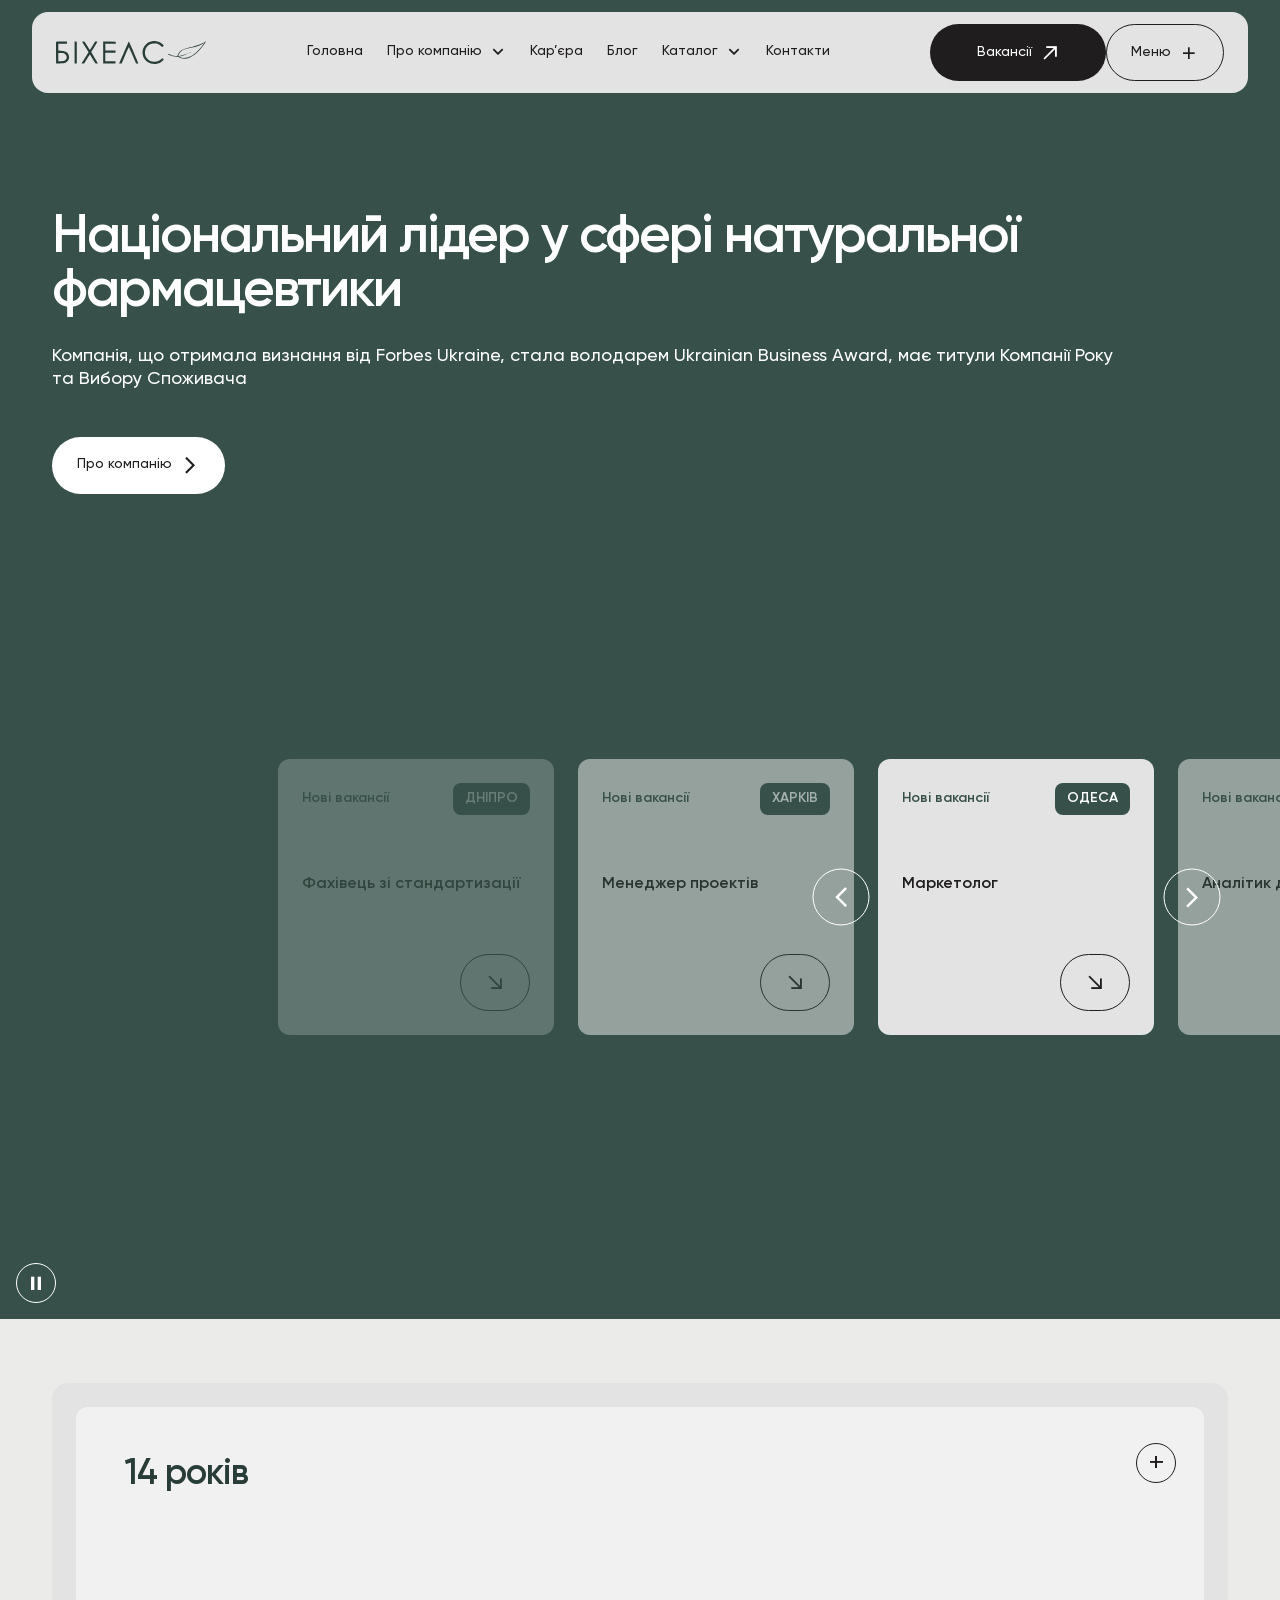
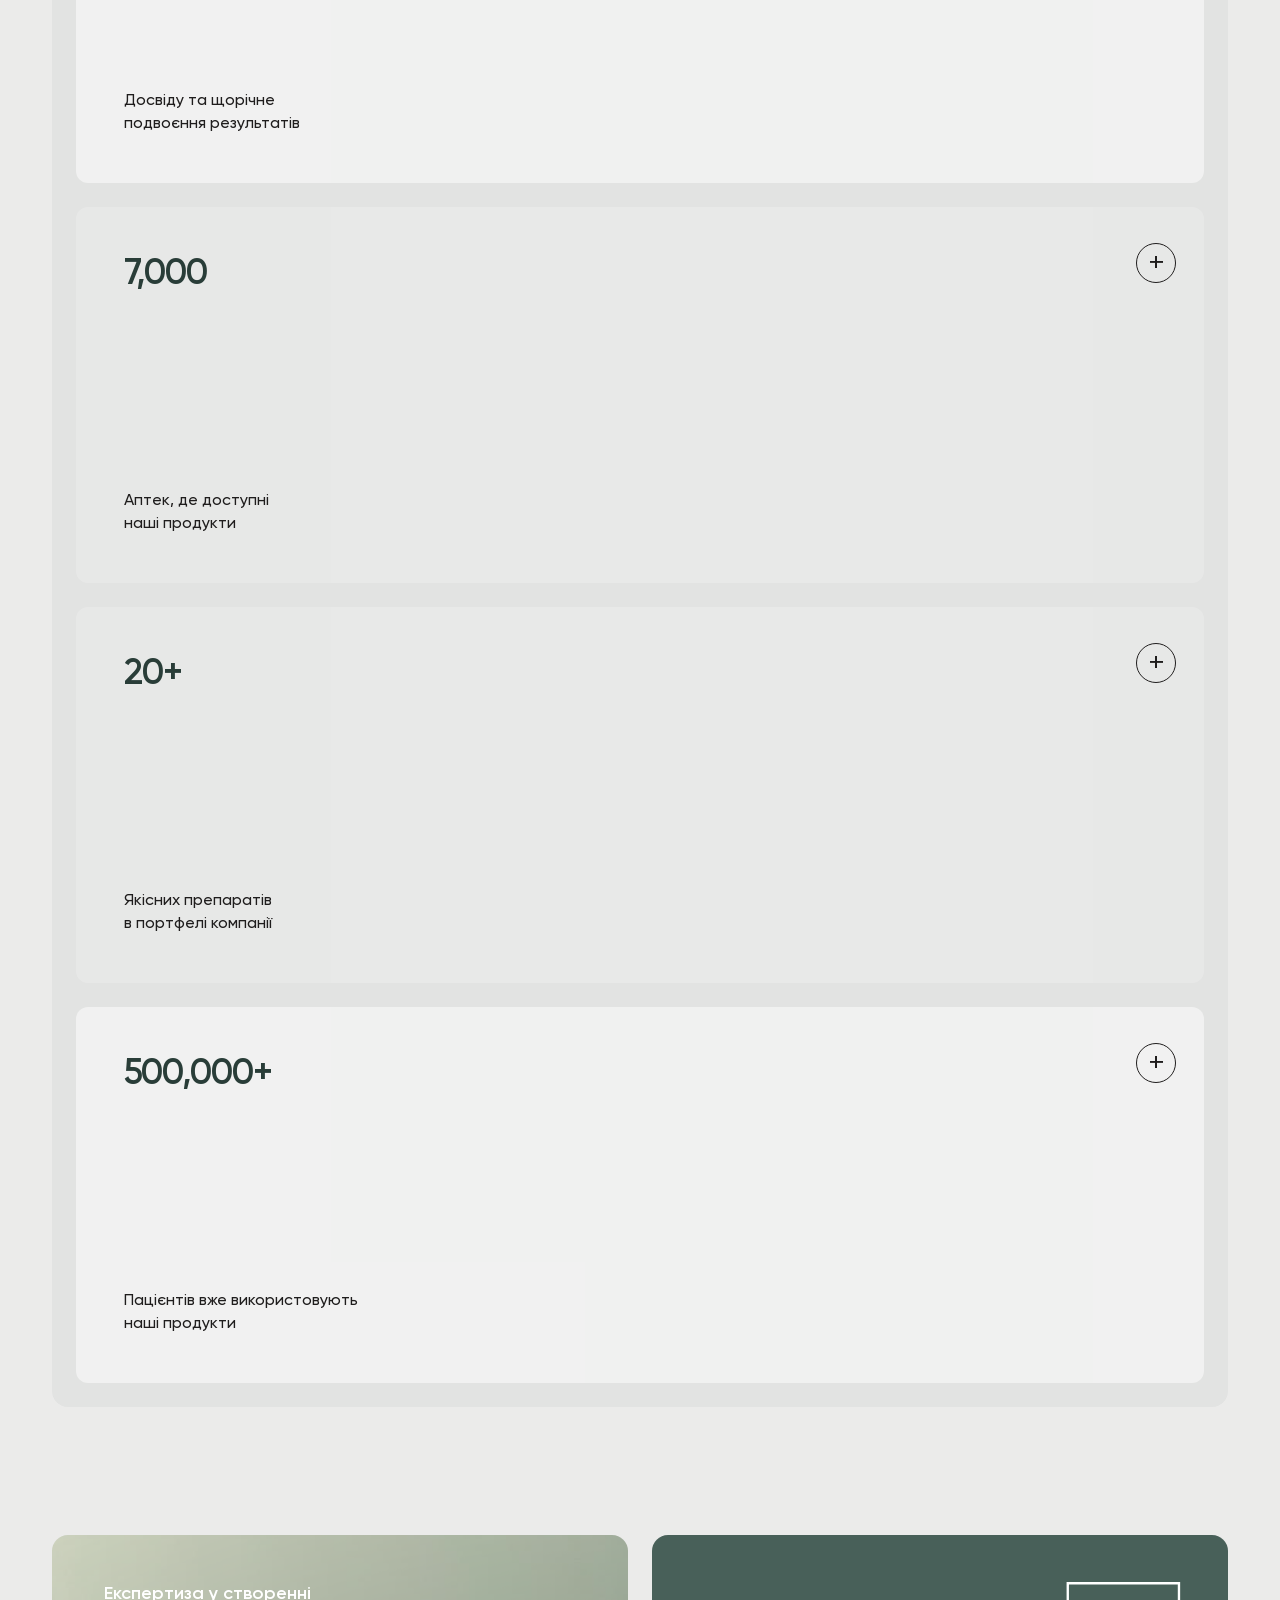
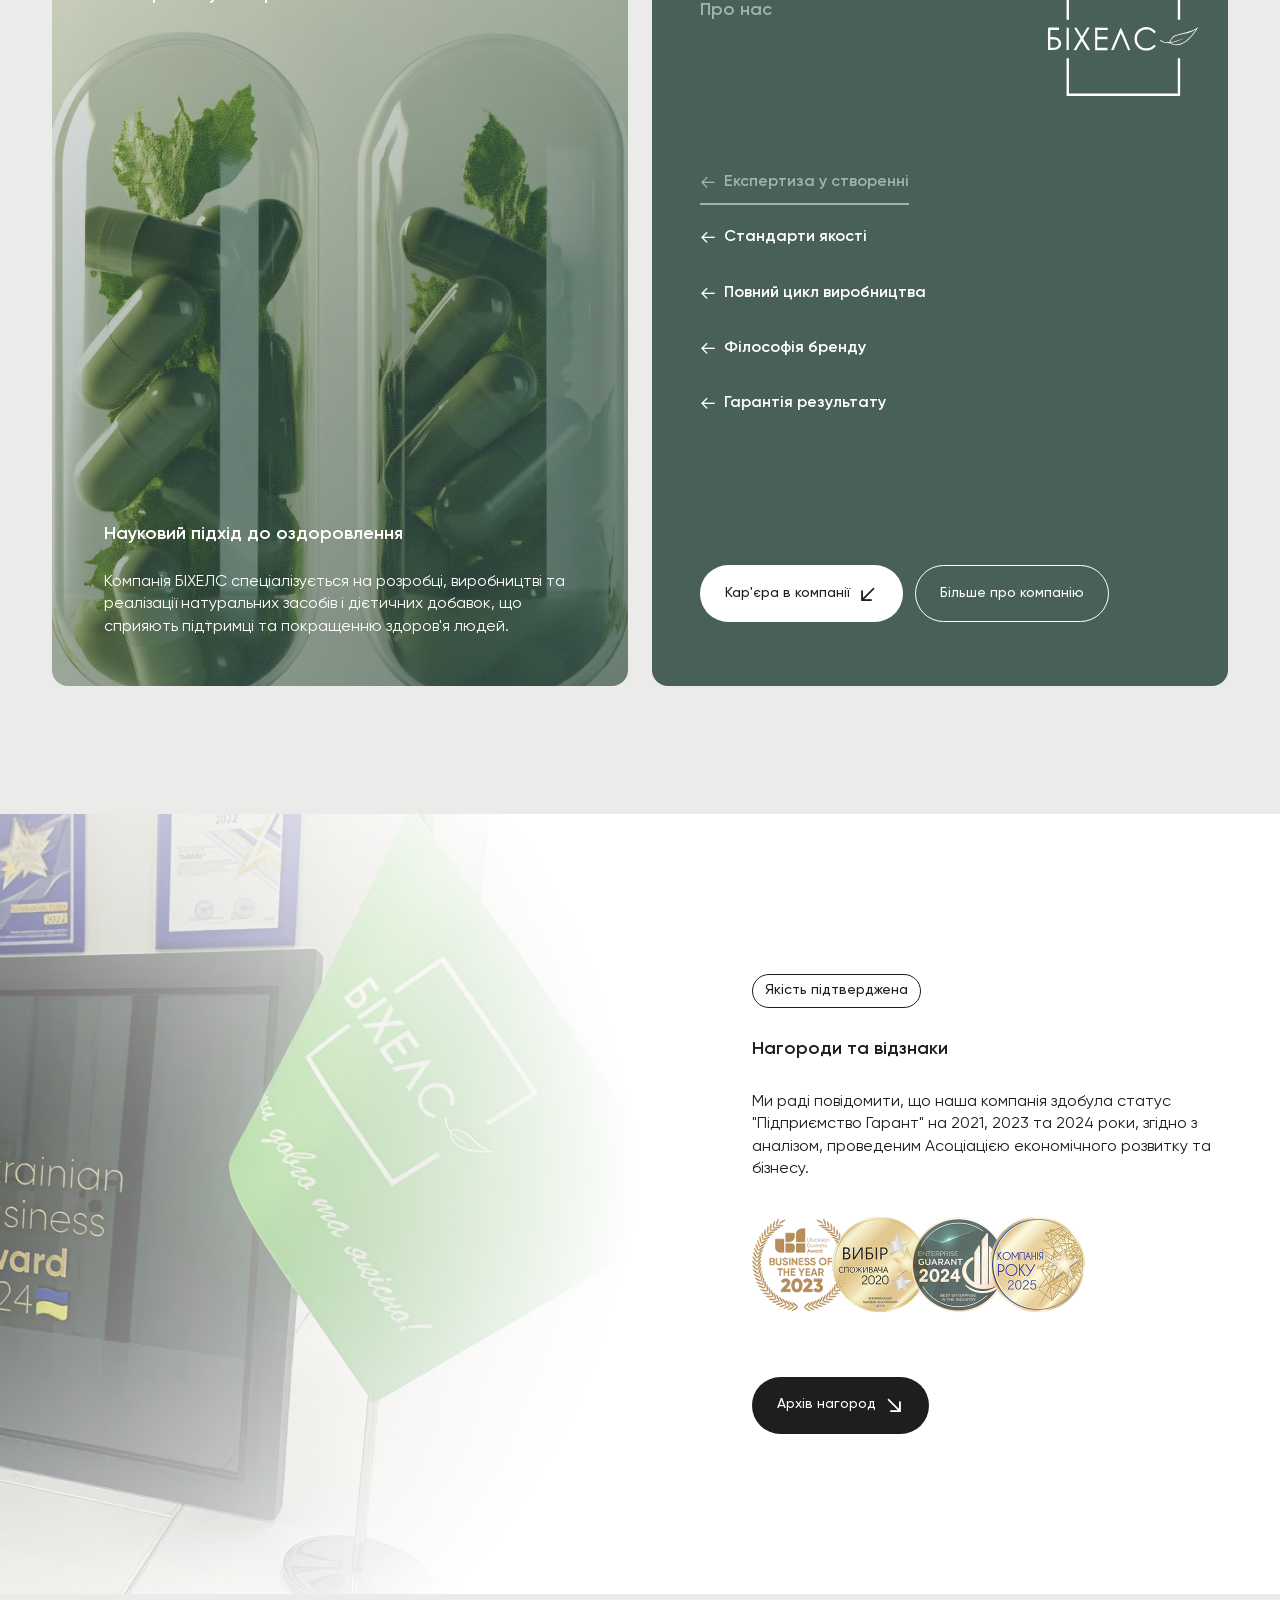
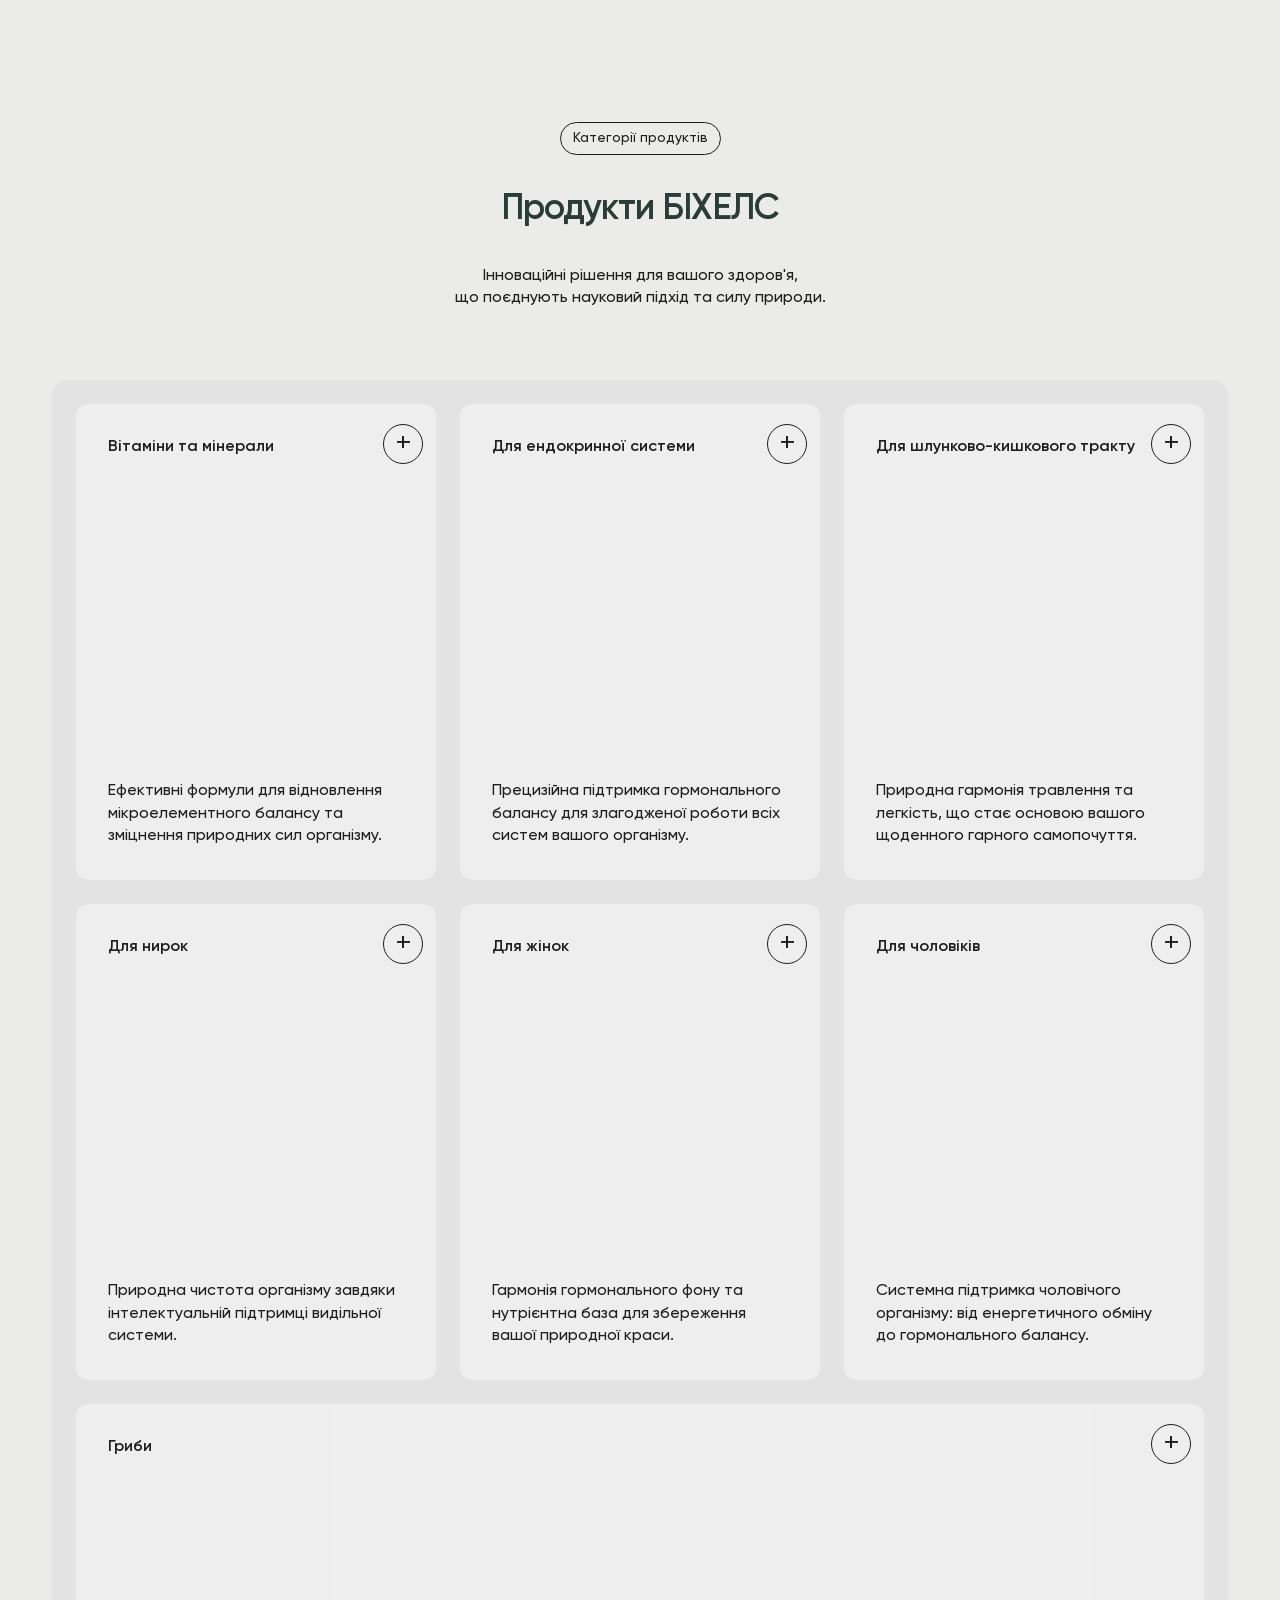
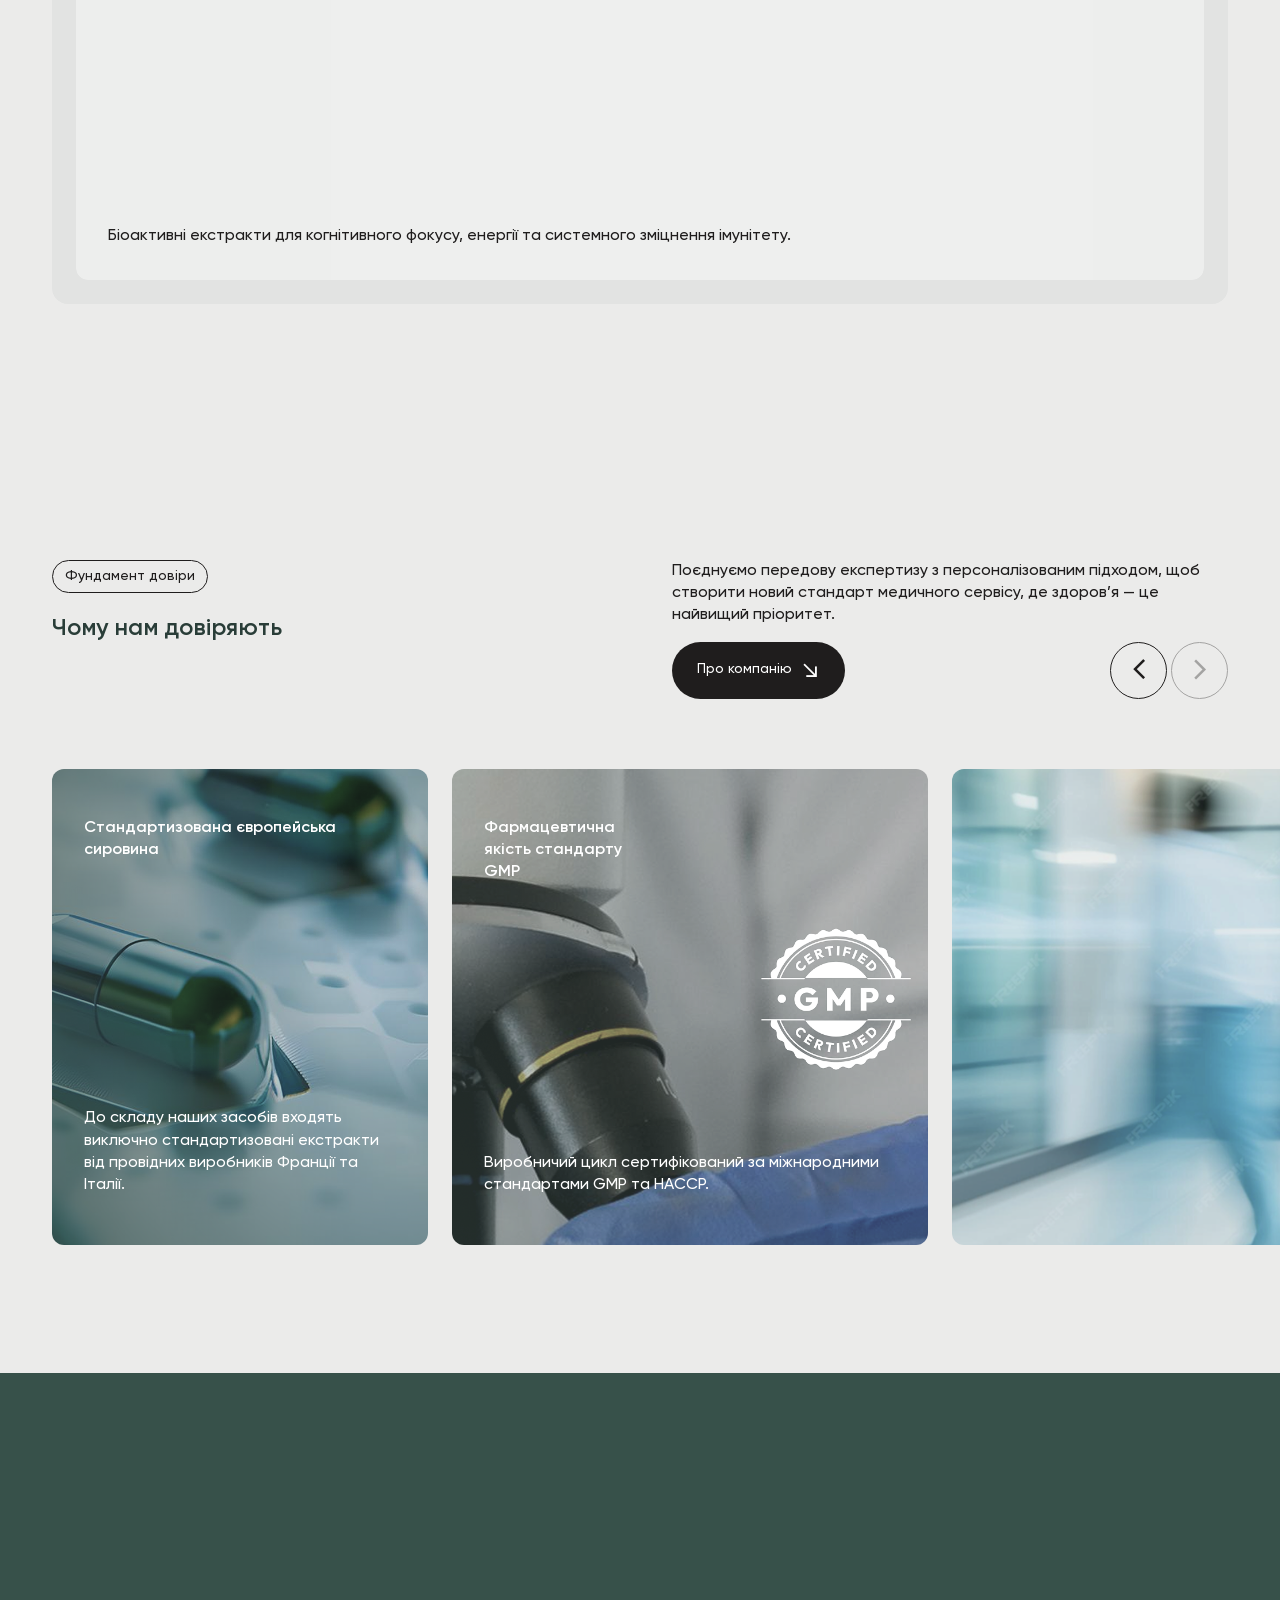
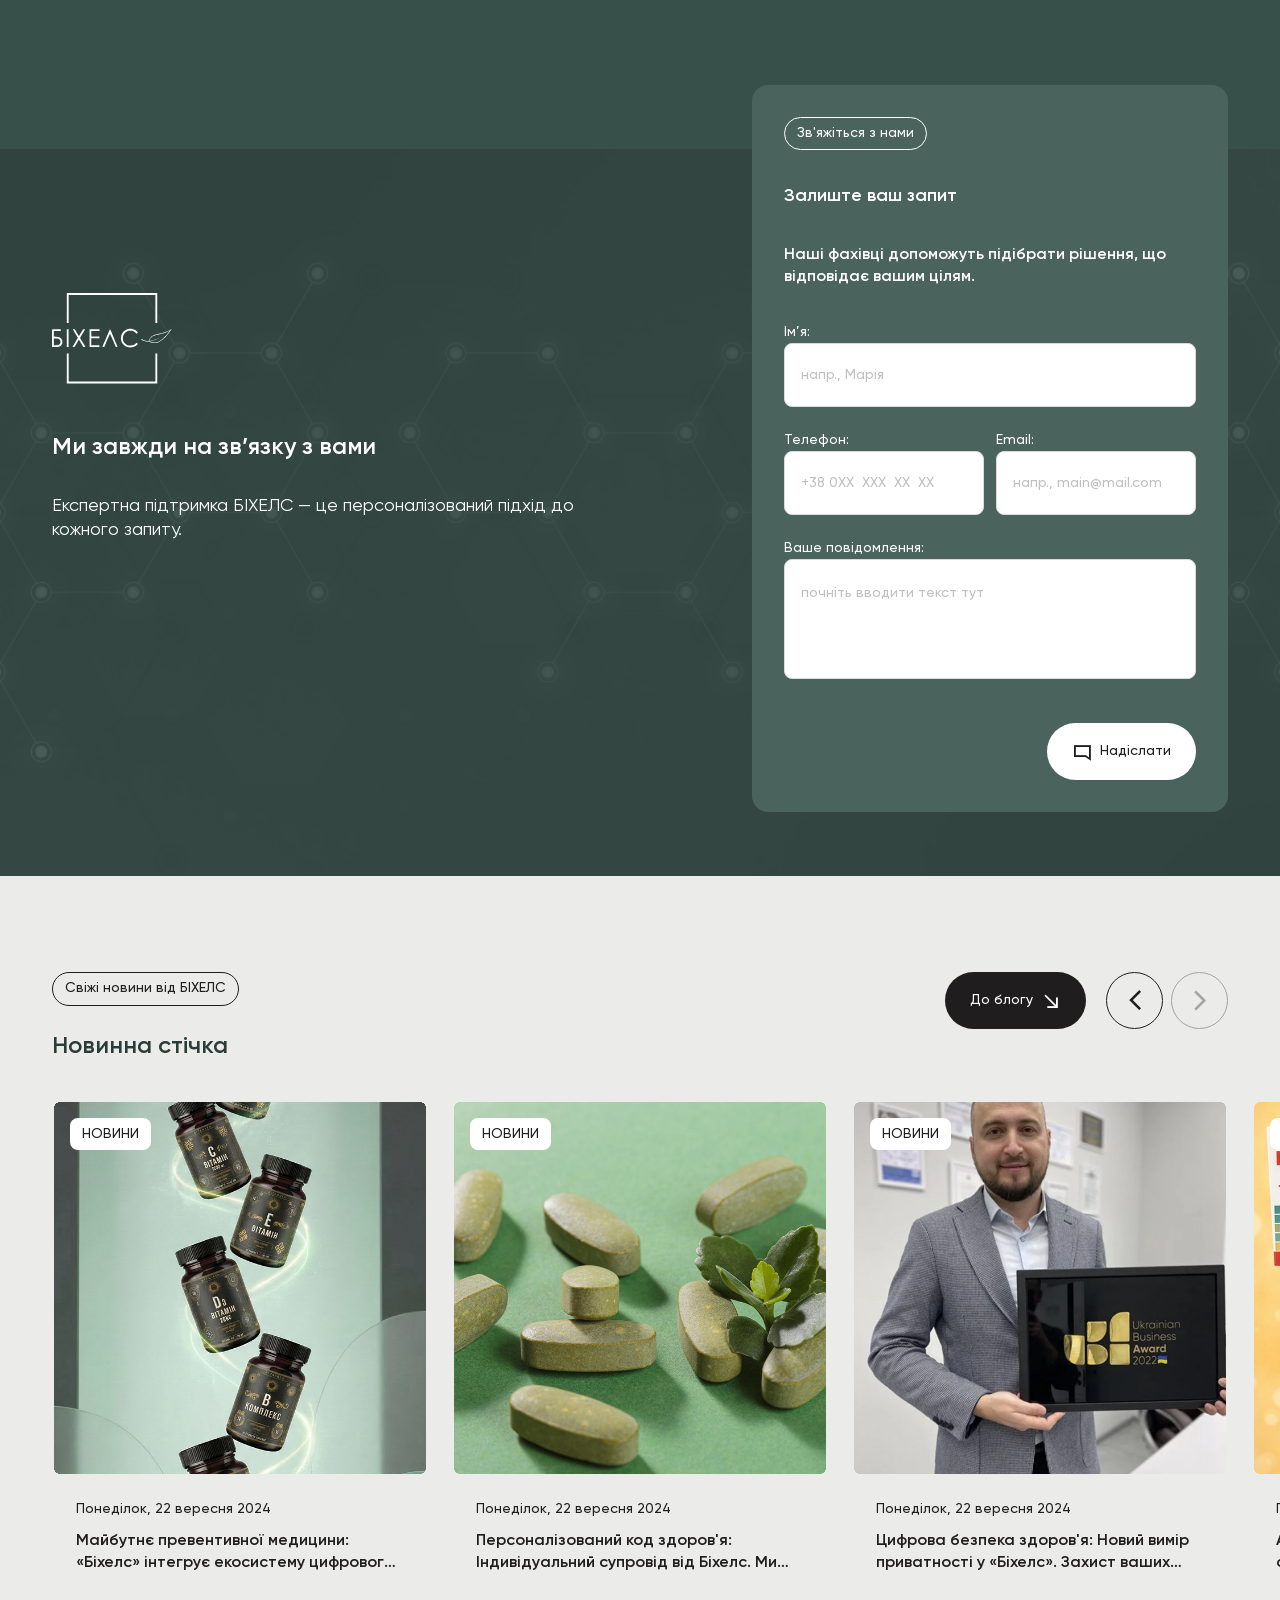
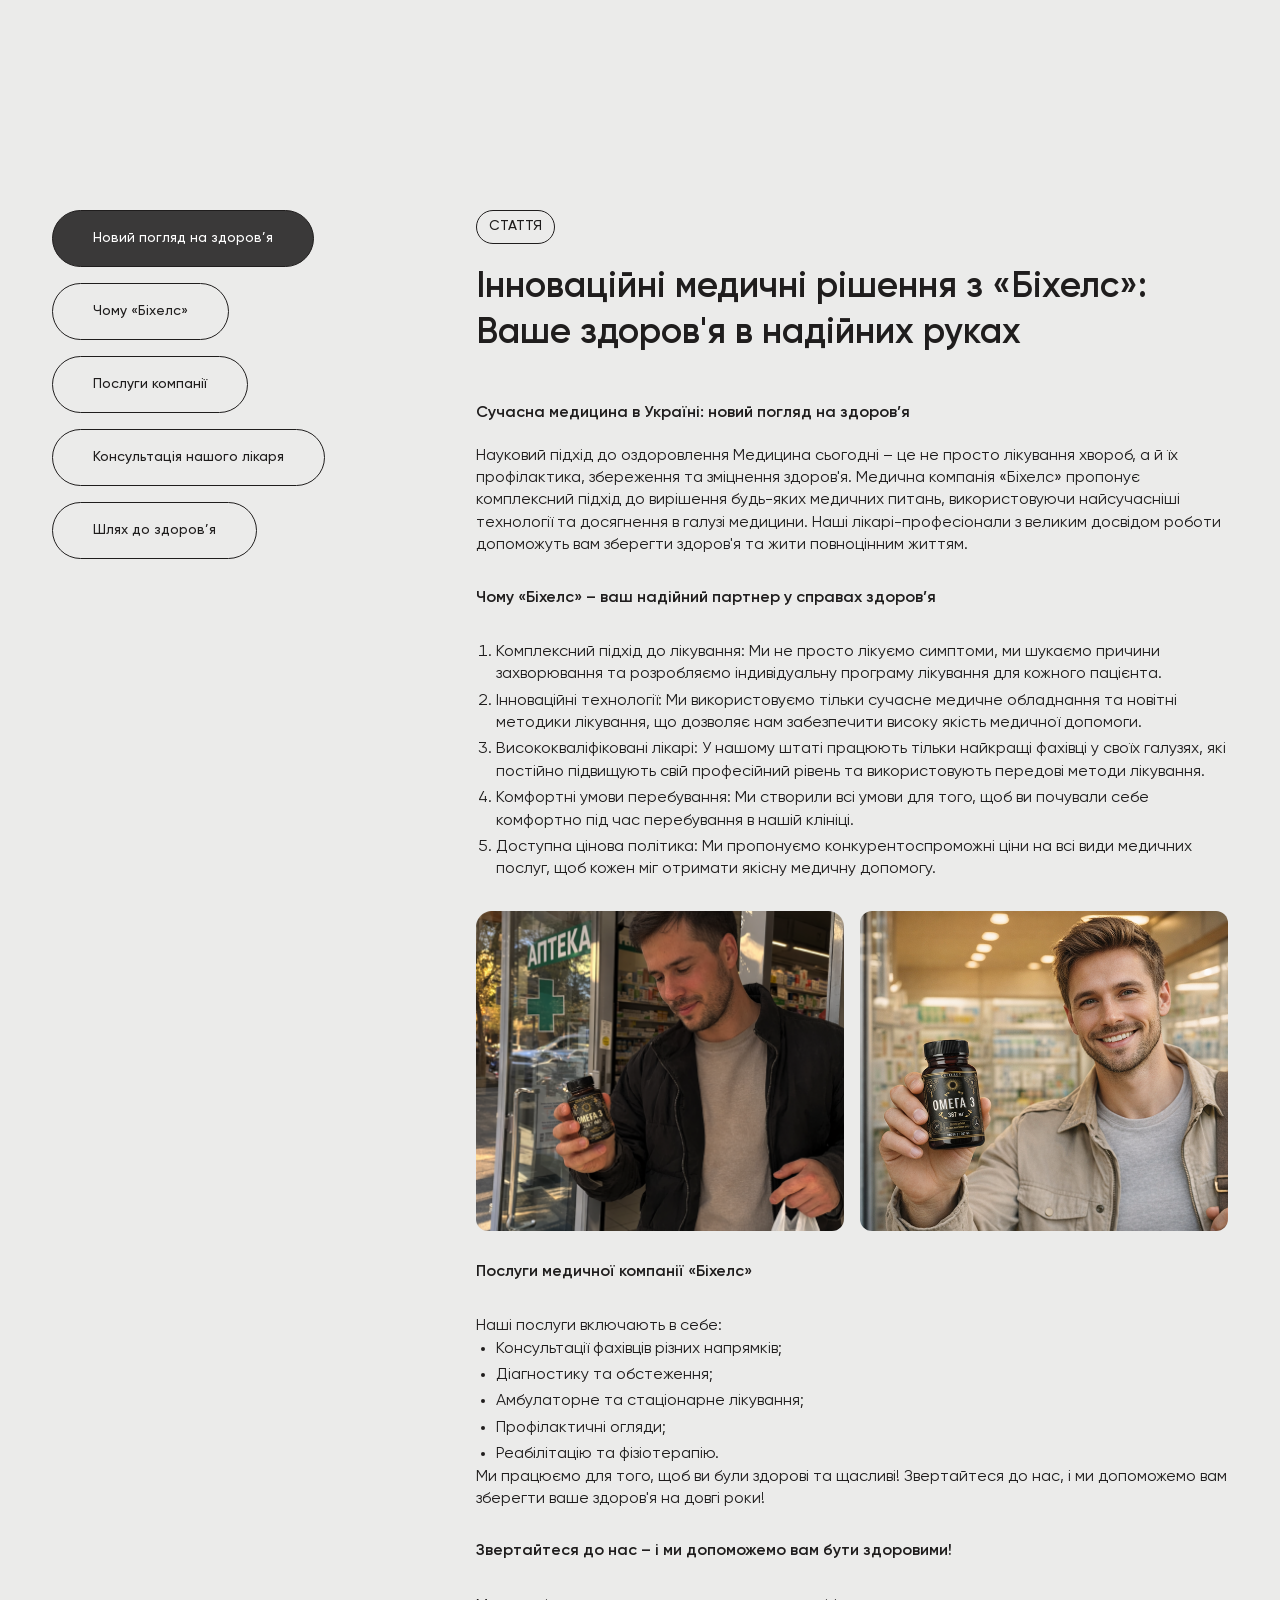
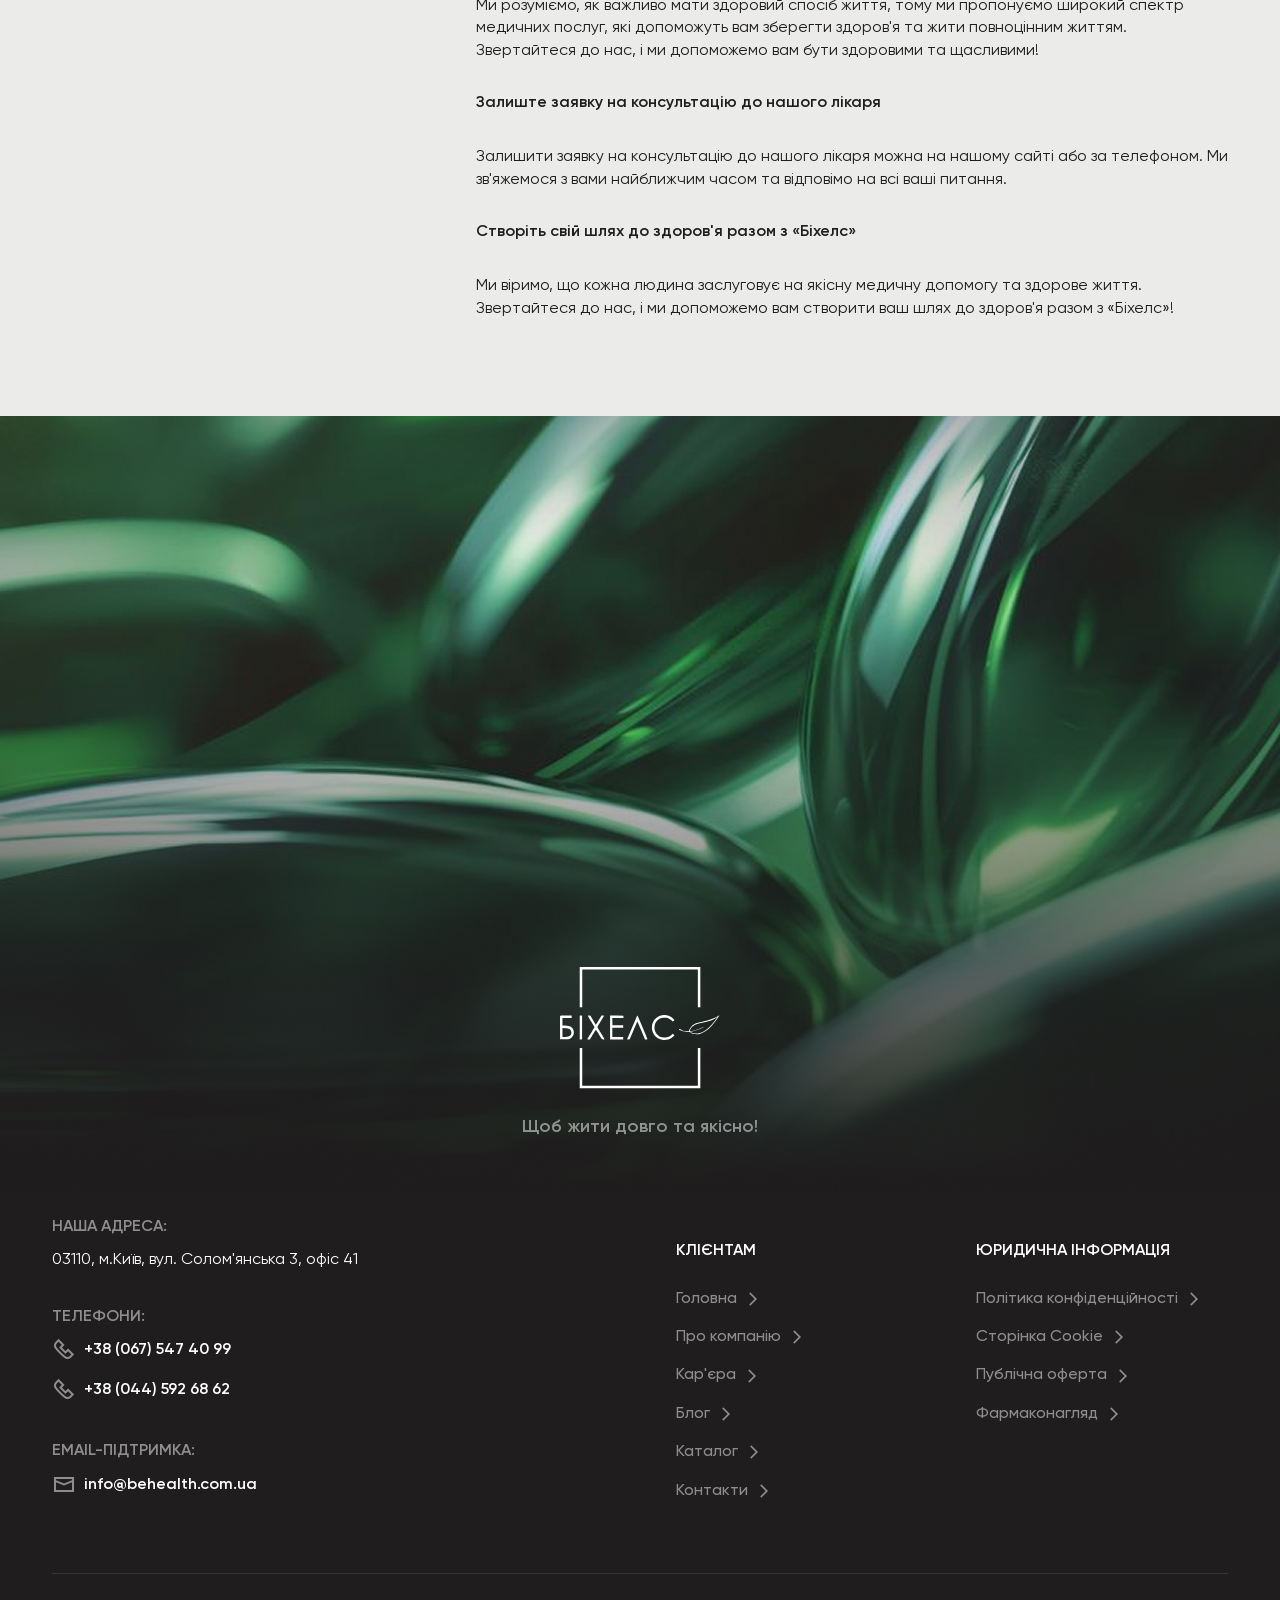
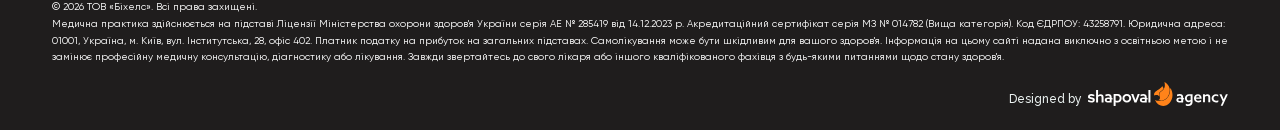
==== commit 798b79d3: "fix" ====
--- a/index.html
+++ b/index.html
@@ -188,162 +188,159 @@
             <i class="icon-Namearrow_forward" aria-hidden="true"></i>
           </a>
         </div>
-
-      </div>
-
-      <!-- Vacancy slider (full-width, outside container) -->
-      <div class="hero-swiper swiper" role="region" aria-label="Нові вакансії" aria-roledescription="carousel">
-        <div class="swiper-wrapper">
-          <article class="hero-swiper__slide swiper-slide" role="group" aria-roledescription="slide"
-            aria-label="Слайд 1 з 5">
-            <div class="hero-swiper__slide-box">
-              <div class="hero-swiper__slide-box-top">
-                <span class="hero-swiper__slide-label">Нові вакансії</span>
-                <span class="hero-swiper__slide-city">ДНІПРО</span>
-              </div>
-              <h2 class="hero-swiper__slide-title">Фахівець зі стандартизації</h2>
-              <a href="/vacancies/standardization-specialist" class="hero-swiper__slide-link btn"
-                aria-label="Переглянути вакансію: Фахівець зі стандартизації">
-                <i class="icon-Namearrow-right-down" aria-hidden="true"></i>
-              </a>
-            </div>
-          </article>
-          <article class="hero-swiper__slide swiper-slide" role="group" aria-roledescription="slide"
-            aria-label="Слайд 2 з 5">
-            <div class="hero-swiper__slide-box">
-              <div class="hero-swiper__slide-box-top">
-                <span class="hero-swiper__slide-label">Нові вакансії</span>
-                <span class="hero-swiper__slide-city">ХАРКІВ</span>
-              </div>
-              <h2 class="hero-swiper__slide-title">Менеджер проектів</h2>
-              <a href="/vacancies/project-manager" class="hero-swiper__slide-link btn"
-                aria-label="Переглянути вакансію: Менеджер проектів">
-                <i class="icon-Namearrow-right-down" aria-hidden="true"></i>
-              </a>
-            </div>
-          </article>
-          <article class="hero-swiper__slide swiper-slide" role="group" aria-roledescription="slide"
-            aria-label="Слайд 3 з 5">
-            <div class="hero-swiper__slide-box">
-              <div class="hero-swiper__slide-box-top">
-                <span class="hero-swiper__slide-label">Нові вакансії</span>
-                <span class="hero-swiper__slide-city">ОДЕСА</span>
-              </div>
-              <h2 class="hero-swiper__slide-title">Маркетолог</h2>
-              <a href="/vacancies/marketing-specialist" class="hero-swiper__slide-link btn"
-                aria-label="Переглянути вакансію: Маркетолог">
-                <i class="icon-Namearrow-right-down" aria-hidden="true"></i>
-              </a>
-            </div>
-          </article>
-          <article class="hero-swiper__slide swiper-slide" role="group" aria-roledescription="slide"
-            aria-label="Слайд 4 з 5">
-            <div class="hero-swiper__slide-box">
-              <div class="hero-swiper__slide-box-top">
-                <span class="hero-swiper__slide-label">Нові вакансії</span>
-                <span class="hero-swiper__slide-city">КИЇВ</span>
-              </div>
-              <h2 class="hero-swiper__slide-title">Аналітик даних</h2>
-              <a href="/vacancies/data-analyst-1" class="hero-swiper__slide-link btn"
-                aria-label="Переглянути вакансію: Аналітик даних">
-                <i class="icon-Namearrow-right-down" aria-hidden="true"></i>
-              </a>
-            </div>
-          </article>
-          <article class="hero-swiper__slide swiper-slide" role="group" aria-roledescription="slide"
-            aria-label="Слайд 5 з 10">
-            <div class="hero-swiper__slide-box">
-              <div class="hero-swiper__slide-box-top">
-                <span class="hero-swiper__slide-label">Нові вакансії</span>
-                <span class="hero-swiper__slide-city">КИЇВ</span>
-              </div>
-              <h2 class="hero-swiper__slide-title">Аналітик даних</h2>
-              <a href="/vacancies/data-analyst-2" class="hero-swiper__slide-link btn"
-                aria-label="Переглянути вакансію: Аналітик даних">
-                <i class="icon-Namearrow-right-down" aria-hidden="true"></i>
-              </a>
-            </div>
-          </article>
-          <article class="hero-swiper__slide swiper-slide" role="group" aria-roledescription="slide"
-            aria-label="Слайд 6 з 10">
-            <div class="hero-swiper__slide-box">
-              <div class="hero-swiper__slide-box-top">
-                <span class="hero-swiper__slide-label">Нові вакансії</span>
-                <span class="hero-swiper__slide-city">ЛЬВІВ</span>
-              </div>
-              <h2 class="hero-swiper__slide-title">HR-менеджер</h2>
-              <a href="/vacancies/hr-manager" class="hero-swiper__slide-link btn"
-                aria-label="Переглянути вакансію: HR-менеджер">
-                <i class="icon-Namearrow-right-down" aria-hidden="true"></i>
-              </a>
-            </div>
-          </article>
-          <article class="hero-swiper__slide swiper-slide" role="group" aria-roledescription="slide"
-            aria-label="Слайд 7 з 10">
-            <div class="hero-swiper__slide-box">
-              <div class="hero-swiper__slide-box-top">
-                <span class="hero-swiper__slide-label">Нові вакансії</span>
-                <span class="hero-swiper__slide-city">ЗАПОРІЖЖЯ</span>
-              </div>
-              <h2 class="hero-swiper__slide-title">Розробник програмного забезпечення</h2>
-              <a href="/vacancies/software-developer" class="hero-swiper__slide-link btn"
-                aria-label="Переглянути вакансію: Розробник програмного забезпечення">
-                <i class="icon-Namearrow-right-down" aria-hidden="true"></i>
-              </a>
-            </div>
-          </article>
-          <article class="hero-swiper__slide swiper-slide" role="group" aria-roledescription="slide"
-            aria-label="Слайд 8 з 10">
-            <div class="hero-swiper__slide-box">
-              <div class="hero-swiper__slide-box-top">
-                <span class="hero-swiper__slide-label">Нові вакансії</span>
-                <span class="hero-swiper__slide-city">ВІННИЦЯ</span>
-              </div>
-              <h2 class="hero-swiper__slide-title">Фармацевт</h2>
-              <a href="/vacancies/pharmacist" class="hero-swiper__slide-link btn"
-                aria-label="Переглянути вакансію: Фармацевт">
-                <i class="icon-Namearrow-right-down" aria-hidden="true"></i>
-              </a>
-            </div>
-          </article>
-          <article class="hero-swiper__slide swiper-slide" role="group" aria-roledescription="slide"
-            aria-label="Слайд 9 з 10">
-            <div class="hero-swiper__slide-box">
-              <div class="hero-swiper__slide-box-top">
-                <span class="hero-swiper__slide-label">Нові вакансії</span>
-                <span class="hero-swiper__slide-city">ПОЛТАВА</span>
-              </div>
-              <h2 class="hero-swiper__slide-title">Бухгалтер</h2>
-              <a href="/vacancies/accountant" class="hero-swiper__slide-link btn"
-                aria-label="Переглянути вакансію: Бухгалтер">
-                <i class="icon-Namearrow-right-down" aria-hidden="true"></i>
-              </a>
-            </div>
-          </article>
-          <article class="hero-swiper__slide swiper-slide" role="group" aria-roledescription="slide"
-            aria-label="Слайд 10 з 10">
-            <div class="hero-swiper__slide-box">
-              <div class="hero-swiper__slide-box-top">
-                <span class="hero-swiper__slide-label">Нові вакансії</span>
-                <span class="hero-swiper__slide-city">МИКОЛАЇВ</span>
-              </div>
-              <h2 class="hero-swiper__slide-title">Логіст</h2>
-              <a href="/vacancies/logistician" class="hero-swiper__slide-link btn"
-                aria-label="Переглянути вакансію: Логіст">
-                <i class="icon-Namearrow-right-down" aria-hidden="true"></i>
-              </a>
-            </div>
-          </article>
-        </div>
-        <div class="hero-swiper___action">
-           <button class="hero-swiper__button-next swiper-button-next" type="button" aria-label="Наступний слайд">
-            <i class="icon-Namearrow_back" aria-hidden="true"></i>
-          </button>
-          <button class="hero-swiper__button-prev swiper-button-prev" type="button" aria-label="Попередній слайд">
-            <i class="icon-Namearrow_forward" aria-hidden="true"></i>
-          </button>
-        </div>
-      </div>
+        <!-- Vacancy slider (full-width, outside container) -->
+        <div class="hero-swiper swiper" role="region" aria-label="Нові вакансії" aria-roledescription="carousel">
+          <div class="swiper-wrapper">
+            <article class="hero-swiper__slide swiper-slide" role="group" aria-roledescription="slide"
+              aria-label="Слайд 1 з 5">
+              <div class="hero-swiper__slide-box">
+                <div class="hero-swiper__slide-box-top">
+                  <span class="hero-swiper__slide-label">Нові вакансії</span>
+                  <span class="hero-swiper__slide-city">ДНІПРО</span>
+                </div>
+                <h2 class="hero-swiper__slide-title">Фахівець зі стандартизації</h2>
+                <a href="/vacancies/standardization-specialist" class="hero-swiper__slide-link btn"
+                  aria-label="Переглянути вакансію: Фахівець зі стандартизації">
+                  <i class="icon-Namearrow-right-down" aria-hidden="true"></i>
+                </a>
+              </div>
+            </article>
+            <article class="hero-swiper__slide swiper-slide" role="group" aria-roledescription="slide"
+              aria-label="Слайд 2 з 5">
+              <div class="hero-swiper__slide-box">
+                <div class="hero-swiper__slide-box-top">
+                  <span class="hero-swiper__slide-label">Нові вакансії</span>
+                  <span class="hero-swiper__slide-city">ХАРКІВ</span>
+                </div>
+                <h2 class="hero-swiper__slide-title">Менеджер проектів</h2>
+                <a href="/vacancies/project-manager" class="hero-swiper__slide-link btn"
+                  aria-label="Переглянути вакансію: Менеджер проектів">
+                  <i class="icon-Namearrow-right-down" aria-hidden="true"></i>
+                </a>
+              </div>
+            </article>
+            <article class="hero-swiper__slide swiper-slide" role="group" aria-roledescription="slide"
+              aria-label="Слайд 3 з 5">
+              <div class="hero-swiper__slide-box">
+                <div class="hero-swiper__slide-box-top">
+                  <span class="hero-swiper__slide-label">Нові вакансії</span>
+                  <span class="hero-swiper__slide-city">ОДЕСА</span>
+                </div>
+                <h2 class="hero-swiper__slide-title">Маркетолог</h2>
+                <a href="/vacancies/marketing-specialist" class="hero-swiper__slide-link btn"
+                  aria-label="Переглянути вакансію: Маркетолог">
+                  <i class="icon-Namearrow-right-down" aria-hidden="true"></i>
+                </a>
+              </div>
+            </article>
+            <article class="hero-swiper__slide swiper-slide" role="group" aria-roledescription="slide"
+              aria-label="Слайд 4 з 5">
+              <div class="hero-swiper__slide-box">
+                <div class="hero-swiper__slide-box-top">
+                  <span class="hero-swiper__slide-label">Нові вакансії</span>
+                  <span class="hero-swiper__slide-city">КИЇВ</span>
+                </div>
+                <h2 class="hero-swiper__slide-title">Аналітик даних</h2>
+                <a href="/vacancies/data-analyst-1" class="hero-swiper__slide-link btn"
+                  aria-label="Переглянути вакансію: Аналітик даних">
+                  <i class="icon-Namearrow-right-down" aria-hidden="true"></i>
+                </a>
+              </div>
+            </article>
+            <article class="hero-swiper__slide swiper-slide" role="group" aria-roledescription="slide"
+              aria-label="Слайд 5 з 10">
+              <div class="hero-swiper__slide-box">
+                <div class="hero-swiper__slide-box-top">
+                  <span class="hero-swiper__slide-label">Нові вакансії</span>
+                  <span class="hero-swiper__slide-city">КИЇВ</span>
+                </div>
+                <h2 class="hero-swiper__slide-title">Аналітик даних</h2>
+                <a href="/vacancies/data-analyst-2" class="hero-swiper__slide-link btn"
+                  aria-label="Переглянути вакансію: Аналітик даних">
+                  <i class="icon-Namearrow-right-down" aria-hidden="true"></i>
+                </a>
+              </div>
+            </article>
+            <article class="hero-swiper__slide swiper-slide" role="group" aria-roledescription="slide"
+              aria-label="Слайд 6 з 10">
+              <div class="hero-swiper__slide-box">
+                <div class="hero-swiper__slide-box-top">
+                  <span class="hero-swiper__slide-label">Нові вакансії</span>
+                  <span class="hero-swiper__slide-city">ЛЬВІВ</span>
+                </div>
+                <h2 class="hero-swiper__slide-title">HR-менеджер</h2>
+                <a href="/vacancies/hr-manager" class="hero-swiper__slide-link btn"
+                  aria-label="Переглянути вакансію: HR-менеджер">
+                  <i class="icon-Namearrow-right-down" aria-hidden="true"></i>
+                </a>
+              </div>
+            </article>
+            <article class="hero-swiper__slide swiper-slide" role="group" aria-roledescription="slide"
+              aria-label="Слайд 7 з 10">
+              <div class="hero-swiper__slide-box">
+                <div class="hero-swiper__slide-box-top">
+                  <span class="hero-swiper__slide-label">Нові вакансії</span>
+                  <span class="hero-swiper__slide-city">ЗАПОРІЖЖЯ</span>
+                </div>
+                <h2 class="hero-swiper__slide-title">Розробник програмного забезпечення</h2>
+                <a href="/vacancies/software-developer" class="hero-swiper__slide-link btn"
+                  aria-label="Переглянути вакансію: Розробник програмного забезпечення">
+                  <i class="icon-Namearrow-right-down" aria-hidden="true"></i>
+                </a>
+              </div>
+            </article>
+            <article class="hero-swiper__slide swiper-slide" role="group" aria-roledescription="slide"
+              aria-label="Слайд 8 з 10">
+              <div class="hero-swiper__slide-box">
+                <div class="hero-swiper__slide-box-top">
+                  <span class="hero-swiper__slide-label">Нові вакансії</span>
+                  <span class="hero-swiper__slide-city">ВІННИЦЯ</span>
+                </div>
+                <h2 class="hero-swiper__slide-title">Фармацевт</h2>
+                <a href="/vacancies/pharmacist" class="hero-swiper__slide-link btn"
+                  aria-label="Переглянути вакансію: Фармацевт">
+                  <i class="icon-Namearrow-right-down" aria-hidden="true"></i>
+                </a>
+              </div>
+            </article>
+            <article class="hero-swiper__slide swiper-slide" role="group" aria-roledescription="slide"
+              aria-label="Слайд 9 з 10">
+              <div class="hero-swiper__slide-box">
+                <div class="hero-swiper__slide-box-top">
+                  <span class="hero-swiper__slide-label">Нові вакансії</span>
+                  <span class="hero-swiper__slide-city">ПОЛТАВА</span>
+                </div>
+                <h2 class="hero-swiper__slide-title">Бухгалтер</h2>
+                <a href="/vacancies/accountant" class="hero-swiper__slide-link btn"
+                  aria-label="Переглянути вакансію: Бухгалтер">
+                  <i class="icon-Namearrow-right-down" aria-hidden="true"></i>
+                </a>
+              </div>
+            </article>
+            <article class="hero-swiper__slide swiper-slide" role="group" aria-roledescription="slide"
+              aria-label="Слайд 10 з 10">
+              <div class="hero-swiper__slide-box">
+                <div class="hero-swiper__slide-box-top">
+                  <span class="hero-swiper__slide-label">Нові вакансії</span>
+                  <span class="hero-swiper__slide-city">МИКОЛАЇВ</span>
+                </div>
+                <h2 class="hero-swiper__slide-title">Логіст</h2>
+                <a href="/vacancies/logistician" class="hero-swiper__slide-link btn"
+                  aria-label="Переглянути вакансію: Логіст">
+                  <i class="icon-Namearrow-right-down" aria-hidden="true"></i>
+                </a>
+              </div>
+            </article>
+          </div>
+          <div class="hero-swiper___action">
+            <button class="hero-swiper__button-next swiper-button-next" type="button" aria-label="Наступний слайд">
+              <i class="icon-Namearrow_back" aria-hidden="true"></i>
+            </button>
+            <button class="hero-swiper__button-prev swiper-button-prev" type="button" aria-label="Попередній слайд">
+              <i class="icon-Namearrow_forward" aria-hidden="true"></i>
+            </button>
+          </div>
+        </div>
       </div>
     </section>
 
@@ -1163,11 +1160,18 @@
             <small>© 2026 ТОВ «Біхелс». Всі права захищені.</small>
           </p>
           <p class="footer__bottom-legal">
-            <small>Медична практика здійснюється на підставі Ліцензії Міністерства охорони здоров'я України серія АЕ №&nbsp;285419 від 14.12.2023 р. Акредитаційний сертифікат серія МЗ №&nbsp;014782 (Вища категорія). Код ЄДРПОУ: 43258791. Юридична адреса: 01001, Україна, м. Київ, вул. Інститутська, 28, офіс 402. Платник податку на прибуток на загальних підставах. Самолікування може бути шкідливим для вашого здоров'я. Інформація на цьому сайті надана виключно з освітньою метою і не замінює професійну медичну консультацію, діагностику або лікування. Завжди звертайтесь до свого лікаря або іншого кваліфікованого фахівця з будь-якими питаннями щодо стану здоров'я.</small>
+            <small>Медична практика здійснюється на підставі Ліцензії Міністерства охорони здоров'я України серія АЕ
+              №&nbsp;285419 від 14.12.2023 р. Акредитаційний сертифікат серія МЗ №&nbsp;014782 (Вища категорія). Код
+              ЄДРПОУ: 43258791. Юридична адреса: 01001, Україна, м. Київ, вул. Інститутська, 28, офіс 402. Платник
+              податку на прибуток на загальних підставах. Самолікування може бути шкідливим для вашого здоров'я.
+              Інформація на цьому сайті надана виключно з освітньою метою і не замінює професійну медичну консультацію,
+              діагностику або лікування. Завжди звертайтесь до свого лікаря або іншого кваліфікованого фахівця з
+              будь-якими питаннями щодо стану здоров'я.</small>
           </p>
         </div>
         <p class="footer__bottom-dev">
-          Designed by <a href="https://shapoval.agency" class="footer__bottom-dev-link" target="_blank" rel="noopener noreferrer">
+          Designed by <a href="https://shapoval.agency" class="footer__bottom-dev-link" target="_blank"
+            rel="noopener noreferrer">
             <img src="img/logo-brand.svg" width="140" height="24" alt="">
           </a>
         </p>
--- a/css/style.css
+++ b/css/style.css
@@ -220,8 +220,7 @@
   height: 100%;
   z-index: 2;
   background:
-    linear-gradient(0deg, rgba(55, 81, 74, 0.65) 0%, rgba(55, 81, 74, 0.65) 100%),
-    radial-gradient(140.12% 141.16% at 93.86% 105.41%, rgba(55, 81, 74, 0.85) 0%, rgba(55, 81, 74, 0.00) 100%);
+    linear-gradient(0deg, rgba(55, 81, 74, 0.9) 0%, rgba(55, 81, 74, 0.9) 100%);
 }
 
 .hero-bg video {
@@ -674,6 +673,7 @@
   padding: 6px 12px;
   justify-content: center;
   align-items: center;
+  gap: 6px;
   border-radius: var(--radius-99);
   border: 1.5px solid var(--color-ink-source);
   font-size: var(--fs-16);
@@ -1207,6 +1207,7 @@
   font-size: 16px;
   font-weight: var(--fw-medium);
   line-height: 1.4;
+  resize: none;
   letter-spacing: var(--ls-0);
 }
 
@@ -1222,10 +1223,35 @@
 textarea::placeholder {
   font-family: var(--font-primary);
   color: var(--color-ink-7);
-    font-size: var(--fs-16);
+  font-size: var(--fs-16);
   font-weight: var(--fw-medium);
   line-height: 1.4;
   letter-spacing: var(--ls-0);
+}
+
+select {
+  display: flex;
+  min-height: 64px;
+  padding: 20px 16px;
+  padding-right: 48px;
+  border-radius: var(--radius-12);
+  border: 1px solid var(--color-ink-5);
+  background: var(--color-white);
+  width: 100%;
+  font-family: var(--font-primary);
+  color: var(--color-ink-7);
+  font-size: 16px;
+  font-weight: var(--fw-medium);
+  line-height: 1.4;
+  letter-spacing: var(--ls-0);
+  cursor: pointer;
+  -webkit-appearance: none;
+  -moz-appearance: none;
+  appearance: none;
+  background-image: url("data:image/svg+xml,%3Csvg width='16' height='16' viewBox='0 0 16 16' fill='none' xmlns='http://www.w3.org/2000/svg'%3E%3Cpath d='M4 6L8 10L12 6' stroke='%23C2BFBF' stroke-width='1.5' stroke-linecap='round' stroke-linejoin='round'/%3E%3C/svg%3E");
+  background-repeat: no-repeat;
+  background-position: right 16px center;
+  background-size: 16px;
 }
 
 .cta__form-group-row {
@@ -1439,7 +1465,7 @@
   display: flex;
   align-items: center;
   align-content: center;
-  gap: 8px;
+  gap: 4px;
   align-self: stretch;
   flex-wrap: wrap;
 }
@@ -1579,6 +1605,7 @@
   flex: 1 1 100%;
   min-height: unset;
 }
+
 .article__content-image:has(> .article__content-images:only-child) .article__content-images img {
   position: static;
   inset: unset;
@@ -1597,6 +1624,7 @@
   grid-template-columns: repeat(3, 1fr);
   gap: 16px;
 }
+
 .article__content-image:has(> .article__content-images:nth-child(3)) .article__content-images {
   flex: unset;
   min-height: 200px;
@@ -1986,7 +2014,7 @@
   display: flex;
   flex-direction: column;
   align-items: flex-start;
-  gap: 32px;
+  gap: 29px;
   align-self: stretch;
 }
 
@@ -1994,7 +2022,7 @@
   display: flex;
   flex-direction: column;
   align-items: flex-start;
-  gap: 32px;
+  gap: 16px;
   align-self: stretch;
 }
 
@@ -2035,8 +2063,8 @@
 .about--article__content .results__content::before {
   content: "+";
   position: absolute;
-  top: 21px;
-  right: 16px;
+  top: 37px;
+  right: 28px;
   width: 40px;
   height: 40px;
   flex-shrink: 0;
@@ -2163,14 +2191,17 @@
   display: flex;
   flex-direction: column;
   align-items: flex-start;
-  gap: 24px;
+  gap: 17px;
   align-self: flex-start;
 }
 
-.article--about {}
+.article--about {
+  padding-top: 42px;
+  padding-bottom: 40px;
+}
 
 .article--about .container {
-  gap: 32px;
+  gap: 21px;
 }
 
 .article--about .article__sidebar h2 {
@@ -2199,7 +2230,7 @@
 }
 
 .article--about-card {
-  padding: 12px;
+  padding: 12px 12px 7px 12px;
   display: flex;
   align-items: stretch;
   gap: 16px;
@@ -2239,7 +2270,7 @@
   display: flex;
   flex-direction: column;
   align-items: flex-start;
-  gap: 24px;
+  gap: 15px;
   align-self: stretch;
 }
 
@@ -2517,7 +2548,7 @@
 }
 
 .open-positions__item {
-  padding:20px 24px;
+  padding: 20px 24px;
   border-radius: var(--radius-24);
   background: rgba(255, 255, 255, 0.30);
   display: flex;
@@ -2955,7 +2986,7 @@
   color: #000;
   font-size: var(--fs-24);
   font-weight: var(--fw-semibold);
-  line-height: 1.4; 
+  line-height: 1.4;
   letter-spacing: 0;
 }
 
@@ -2963,7 +2994,7 @@
   color: var(--color-ink-source);
   font-size: var(--fs-14);
   font-weight: var(--fw-regular);
-  line-height: 1.4; 
+  line-height: 1.4;
   letter-spacing: 0;
 }
 
@@ -3036,7 +3067,7 @@
   align-self: stretch;
 }
 
-.reviews--vacancy.swiper{
+.reviews--vacancy.swiper {
   width: 100%;
   overflow: visible;
 }
@@ -3079,7 +3110,7 @@
   color: var(--color-ink-source);
   font-size: var(--fs-18);
   font-weight: var(--fw-semibold);
-  line-height: 1.4; 
+  line-height: 1.4;
   letter-spacing: 0;
 }
 
@@ -3096,7 +3127,7 @@
   text-overflow: ellipsis;
   font-size: var(--fs-16);
   font-weight: var(--fw-regular);
-  line-height: 1.4; 
+  line-height: 1.4;
   letter-spacing: 0;
   -webkit-line-clamp: 7;
   display: -webkit-box;
@@ -3140,7 +3171,7 @@
   color: var(--color-primary-10);
   font-size: var(--fs-54);
   font-weight: var(--fw-semibold);
-  line-height: 1.2; 
+  line-height: 1.2;
   letter-spacing: 0;
 }
 
@@ -3186,7 +3217,6 @@
   display: flex;
   flex-direction: column;
   justify-content: center;
-  align-items: center;
   gap: 0;
   align-self: stretch;
 }
@@ -3203,7 +3233,7 @@
   color: #000;
   font-size: var(--fs-20);
   font-weight: var(--fw-medium);
-  line-height: 1.4; 
+  line-height: 1.4;
   letter-spacing: 0;
 }
 
@@ -3239,13 +3269,13 @@
   display: none;
 }
 
-.hero--home .hero__content{
-  display: flex;
-  flex-direction: column;
-  align-items: flex-start;
-}
-
-.hero--home .hero__content #hero-heading{
+.hero--home .hero__content {
+  display: flex;
+  flex-direction: column;
+  align-items: flex-start;
+}
+
+.hero--home .hero__content #hero-heading {
   text-align: left;
   margin-bottom: 5px;
 }
@@ -3258,33 +3288,693 @@
   margin-bottom: 32px;
 }
 
-
-
-
-
-
-
-
-
-
-
-
-
-
-
-
-
-
-
-
-
-
-
-
-
-/* ========================================
-   About — Tabs
-   ======================================== */
+.about--hero #hero-heading {
+  font-size: 24px;
+  font-weight: 600;
+  line-height: 1.2;
+  letter-spacing: 0;
+  margin-bottom: -16px;
+}
+
+.hero--big--contact .hero--big__content {
+  align-items: center;
+  gap: 24px;
+}
+
+.hero--big--contact {
+  background: #EBEBEA;
+}
+
+.hero--big--contact .breadcrumbs__link {
+  color: #1F1D1D;
+}
+
+.hero--big--contact .breadcrumbs__link::after {
+  color: #1F1D1D;
+}
+
+.hero--big--contact .breadcrumbs__text {
+  color: #37514A;
+  border-color: #37514A;
+}
+
+.hero--big--contact.hero--big .container {
+  gap: 26px;
+}
+
+.hero--big--contact .hero--big__content h1 {
+  color: #1F1D1D;
+}
+
+.hero--big--contact .hero--big__content p {
+  color: #1F1D1D;
+  text-align: center;
+}
+
+
+.contact--section {
+  padding: 25px 16px 32px;
+  background: #EBEBEA;
+  position: relative;
+  overflow: hidden;
+}
+
+.contact--section__right .cta__form-box {
+  padding: 28px 24px 33px;
+  gap: 17px;
+}
+
+.contact--section .container {
+  display: flex;
+  max-width: 800px;
+  flex-direction: column-reverse;
+  align-items: flex-start;
+  gap: 16px;
+  flex: 1 0 0;
+  position: relative;
+  z-index: 2;
+}
+
+.contact--section-bg {
+  position: absolute;
+  inset: 0;
+  width: 100%;
+  height: 100%;
+}
+
+.contact--section-bg img {
+  width: 100%;
+  height: 100%;
+  object-fit: cover;
+  object-position: center;
+}
+
+.contact--section .cta__form-box {
+  border-radius: var(--radius-24);
+  border-top: 4px solid #4A635C;
+  background: var(--color-white);
+}
+
+.contact--section .cta__form-box .badge {
+  color: #37514A;
+  border-color: #37514A;
+}
+
+.contact--section .cta__form-box h3 {
+  color: #1F1D1D;
+  font-size: var(--fs-24);
+  font-weight: var(--fw-semibold);
+  line-height: 1.4;
+  letter-spacing: 0;
+}
+
+.contact--section .cta__form-box p {
+  color: #3A3939;
+  font-size: var(--fs-16);
+  font-weight: var(--fw-regular);
+  line-height: 1.4;
+  letter-spacing: 0;
+}
+
+.contact--section .cta__form-box label {
+  color: #1F1D1D;
+}
+
+.contact--section .cta__form-box .btn {
+  width: 100%;
+}
+
+.contact--section__left {
+  display: flex;
+  flex-direction: column;
+  align-items: flex-start;
+  gap: 16px;
+  align-self: stretch;
+  width: 100%;
+}
+
+.contact--section__right {
+  width: 100%;
+}
+
+.contact--section__right .cta__form-box {
+  max-width: 100%;
+}
+
+.contact--section__left-info {
+  display: flex;
+  padding: 32px 24px 24px;
+  flex-direction: column;
+  justify-content: center;
+  align-items: flex-start;
+  gap: 20px;
+  align-self: stretch;
+  border-radius: var(--radius-24);
+  background: var(--color-white);
+}
+
+.contact--section__left-title {
+  display: flex;
+  flex-direction: column;
+  justify-content: center;
+  gap: 10px;
+  align-self: stretch;
+}
+
+.contact--section__left-title h2 {
+  color: #000;
+  font-size: var(--fs-36);
+  font-weight: var(--fw-semibold);
+  line-height: 1.3;
+  letter-spacing: 0;
+}
+
+.contact--section__left-title p {
+  color: #000;
+  font-size: var(--fs-16);
+  font-weight: var(--fw-regular);
+  line-height: 1.4;
+  letter-spacing: 0;
+}
+
+.contact--section__left-box {
+  display: flex;
+  flex-direction: column;
+  align-items: flex-start;
+  gap: 3px;
+  align-self: stretch;
+}
+
+.contact--section__left-box h3 {
+  color: #1F1D1D;
+  font-size: var(--fs-18);
+  font-weight: var(--fw-semibold);
+  line-height: 1.4;
+  letter-spacing: 0;
+}
+
+.contact--section__left-box ul {
+  display: flex;
+  flex-direction: column;
+}
+
+.contact--section__left-box ul li {
+  width: 100%;
+  padding: 9px 8px;
+  border-radius: var(--radius-16);
+  display: flex;
+  align-items: flex-start;
+  gap: 12px;
+  align-self: stretch;
+}
+
+.contact--section__left-icon {
+  width: 32px;
+  height: 32px;
+  border-radius: var(--radius-99);
+  border: 1.5px solid #1F1D1D;
+  flex-shrink: 0;
+  display: flex;
+  align-items: center;
+  justify-content: center;
+}
+
+.contact--section__left-text {
+  display: flex;
+  flex-direction: column;
+}
+
+.contact--section__left-text b {
+  margin-bottom: 1px;
+  color: #1F1D1D;
+  font-size: var(--fs-18);
+  font-weight: var(--fw-semibold);
+  line-height: 1.4;
+  letter-spacing: 0;
+  font-style: normal;
+}
+
+.contact--section__left-link {
+  color: #3A3939;
+  font-size: var(--fs-20);
+  font-weight: var(--fw-semibold);
+  line-height: 1.4;
+  letter-spacing: 0;
+}
+
+.contact--section__left-map {
+  height: 376px;
+  width: 100%;
+  border-radius: var(--radius-24);
+  overflow: hidden;
+}
+
+.contact--section__left-map iframe {
+  width: 100%;
+  height: 100%;
+  border: none;
+}
+
+.page404 {
+  padding: 152px 16px 48px 16px;
+  background: var(--color-ink-1);
+}
+
+.page404 .container {
+  display: flex;
+  max-width: 800px;
+  width: 100%;
+  margin: 0 auto;
+  flex-direction: column;
+  align-items: center;
+  gap: 20px;
+  align-self: stretch;
+}
+
+.page404 h1 {
+  text-align: center;
+  font-family: Gilroy;
+  font-size: 150px;
+  font-weight: 800;
+  line-height: 1.2;
+  letter-spacing: 8px;
+  background: linear-gradient(180deg, #4A635C 61.18%, #04C65D 291.46%, #3A3939 521.74%);
+  background-clip: text;
+  -webkit-background-clip: text;
+  -webkit-text-fill-color: transparent;
+}
+
+.page404-box {
+  display: flex;
+  flex-direction: column;
+  justify-content: center;
+  align-items: center;
+  gap: 36px;
+  align-self: stretch;
+}
+
+.page404-box h2 {
+  color: var(--color-ink-source);
+  text-align: center;
+  font-size: var(--fs-54);
+  font-weight: var(--fw-semibold);
+  line-height: 1.2;
+  letter-spacing: 0;
+}
+
+.page404-box p {
+  color: var(--color-ink-10);
+  text-align: center;
+  font-size: var(--fs-24);
+  font-weight: var(--fw-medium);
+  line-height: 1.4;
+  letter-spacing: 0;
+}
+
+.page404-list {
+  display: flex;
+  align-items: center;
+  align-content: center;
+  gap: 8px;
+  align-self: stretch;
+  flex-wrap: wrap;
+}
+
+.page404-item {
+  min-width: 138px;
+  flex: 1 0 0;
+}
+
+.page404--cards {
+  padding: 24px 16px 48px 16px;
+  background: var(--color-ink-1);
+}
+
+.page404--cards .container {
+  display: flex;
+  max-width: 800px;
+  width: 100%;
+  margin: 0 auto;
+  align-items: center;
+  align-content: center;
+  gap: 16px;
+  align-self: stretch;
+  flex-wrap: wrap;
+}
+
+.page404--card {
+  height: 244px;
+  min-width: 256px;
+  padding: 24px 16px;
+  border-radius: var(--radius-24);
+  border: 8px solid var(--color-add-200);
+  background: rgba(255, 255, 255, 0.50);
+  display: flex;
+  flex-direction: column;
+  gap: 24px;
+  flex: 1 0 0;
+}
+
+.page404--card h3 {
+  color: #000;
+  font-size: var(--fs-24);
+  font-weight: var(--fw-semibold);
+  line-height: 1.4;
+  letter-spacing: 0;
+}
+
+.page404--card p {
+  color: #1F1D1D;
+  font-size: var(--fs-16);
+  font-weight: var(--fw-regular);
+  line-height: 1.4;
+  letter-spacing: 0;
+}
+
+.page404--card .btn {
+  border-radius: 99px;
+  border: 1.5px solid #1F1D1D;
+  margin-left: auto;
+}
+
+.page404--card .btn i::before {
+  font-size: 20px;
+}
+
+.pharmacovigilance-intro {
+  padding: 32px 16px;
+  background: var(--color-add-200);
+}
+
+.pharmacovigilance-intro .container {
+  max-width: 800px;
+  width: 100%;
+  margin: 0 auto;
+  display: flex;
+  flex-direction: column;
+  align-items: flex-start;
+  gap: 32px;
+  align-self: stretch;
+}
+
+.pharmacovigilance-intro__top {
+  padding: 16px;
+  border-radius: var(--radius-24);
+  background: rgba(255, 255, 255, 0.30);
+  display: flex;
+  flex-direction: column;
+  align-items: flex-start;
+  gap: 24px;
+  align-self: stretch;
+}
+
+.pharmacovigilance-intro__desc {
+  color: #1F1D1D;
+  font-size: var(--fs-14);
+  font-weight: var(--fw-regular);
+  line-height: 1.4;
+  letter-spacing: 0;
+}
+
+.pharmacovigilance-intro__body {
+  display: flex;
+  align-items: flex-start;
+  align-content: flex-start;
+  gap: 16px;
+  align-self: stretch;
+  flex-wrap: wrap;
+}
+
+.pharmacovigilance-intro__heading {
+  min-width: 276px;
+  flex: 1 0 0;
+}
+
+.pharmacovigilance-intro__heading h2 {
+  font-size: var(--fs-36);
+  font-weight: var(--fw-semibold);
+  line-height: 1.3;
+  letter-spacing: 0;
+}
+
+.pharmacovigilance-intro__text {
+  min-width: 276px;
+  flex: 1 0 0;
+  display: flex;
+  flex-direction: column;
+  gap: 32px;
+  font-size: var(--fs-24);
+  font-weight: var(--fw-regular);
+  line-height: 1.4;
+  letter-spacing: 0;
+}
+
+.pharmacovigilance {
+  padding: 24px 16px 48px 16px;
+  background: var(--color-add-200);
+}
+
+.pharmacovigilance .container {
+  display: flex;
+  flex-direction: column;
+  gap: 20px;
+  align-self: stretch;
+}
+
+.pharmacovigilance__tabs {
+  border-radius: 99px;
+  background: var(--color-add-100);
+  width: 100%;
+  display: flex;
+  justify-content: center;
+  gap: 4px;
+  padding: 4px;
+}
+
+.pharmacovigilance__tab {
+  padding: 16px 24px;
+  min-height: 57px;
+  height: auto;
+  border-radius: 99px;
+  flex: 1 0 0;
+  color: #1F1D1D;
+  text-align: center;
+  font-size: var(--fs-16);
+  font-weight: var(--fw-medium);
+  line-height: 1.4;
+  letter-spacing: 0;
+  transition: all 0.3s;
+  cursor: pointer;
+}
+
+.pharmacovigilance__tab img {
+  display: none;
+}
+
+.pharmacovigilance__tab--active {
+  background: var(--color-ink-10);
+  color: var(--color-white);
+}
+
+.pharmacovigilance__tab:hover,
+.pharmacovigilance__tab:active {
+  background: var(--color-ink-10);
+  color: var(--color-white);
+}
+
+.pharmacovigilance__panel {
+  display: none;
+}
+
+.pharmacovigilance__panel--active {
+  display: flex;
+  flex-direction: column;
+  align-items: center;
+  gap: 20px;
+  align-self: stretch;
+}
+
+.pharmacovigilance__info {
+  display: flex;
+  align-items: flex-start;
+  align-content: flex-start;
+  gap: 16px;
+  align-self: stretch;
+  flex-wrap: wrap;
+}
+
+.pharmacovigilance__info-card {
+  min-width: 276px;
+  padding: 24px;
+  flex: 1 0 0;
+  border-radius: var(--radius-24);
+  background: rgba(255, 255, 255, 0.30);
+  display: flex;
+  flex-direction: column;
+  align-items: flex-start;
+  gap: 24px;
+  align-self: stretch;
+}
+
+.pharmacovigilance__info-title {
+  color: #000;
+  font-size: var(--fs-24);
+  font-weight: var(--fw-semibold);
+  line-height: 1.4;
+  letter-spacing: 0;
+}
+
+.pharmacovigilance__info-list {
+  list-style: disc;
+  padding-left: 20px;
+}
+
+.pharmacovigilance__info-list li {
+  font-size: var(--fs-16);
+  font-weight: var(--fw-regular);
+  line-height: 1.4;
+  letter-spacing: 0;
+}
+
+.pharmacovigilance__form-wrapper {
+  width: 100%;
+}
+
+.pharmacovigilance__form-block {
+  display: none;
+}
+
+.pharmacovigilance__form-block--active {
+  display: flex;
+  flex-direction: column;
+  gap: 24px;
+}
+
+.pharmacovigilance__form {
+  padding: 24px 16px;
+  border-radius: var(--radius-24);
+  background: rgba(255, 255, 255, 0.50);
+}
+
+.pharmacovigilance__form-header {
+  display: flex;
+  justify-content: center;
+  align-items: center;
+  align-self: stretch;
+}
+
+.pharmacovigilance__form-title {
+  flex: 1 0 0;
+  color: #000;
+  font-size: var(--fs-24);
+  font-weight: var(--fw-semibold);
+  line-height: 1.4;
+  letter-spacing: 0;
+}
+
+.pharmacovigilance__form-step {
+  flex: 1 0 0;
+  color: #1F1D1D;
+  text-align: right;
+  font-size: var(--fs-18);
+  font-weight: var(--fw-semibold);
+  line-height: 1.4;
+  letter-spacing: 0;
+}
+
+.pharmacovigilance__form-definition {
+  padding: 16px;
+  border-radius: var(--radius-24);
+  background: rgba(255, 255, 255, 0.30);
+  display: flex;
+  flex-direction: column;
+  align-items: flex-start;
+  gap: 24px;
+  align-self: stretch;
+}
+
+.pharmacovigilance__form-definition p {
+  color: #1F1D1D;
+  font-size: var(--fs-14);
+  font-weight: var(--fw-regular);
+  line-height: 1.4;
+  letter-spacing: 0;
+}
+
+.pharmacovigilance__form-row {
+  display: flex;
+  align-items: flex-start;
+  align-content: flex-start;
+  gap: 12px;
+  align-self: stretch;
+  flex-wrap: wrap;
+}
+
+.pharmacovigilance__form-group {
+  display: flex;
+  min-width: 256px;
+  flex-direction: column;
+  align-items: flex-start;
+  gap: 12px;
+  flex: 1 0 0;
+}
+
+.pharmacovigilance__checkbox {
+  display: flex;
+  align-items: flex-start;
+  gap: 12px;
+  cursor: pointer;
+}
+
+.pharmacovigilance__checkbox input[type="checkbox"] {
+  -webkit-appearance: none;
+  -moz-appearance: none;
+  appearance: none;
+  width: 24px;
+  height: 24px;
+  min-width: 24px;
+  padding: 0;
+  min-height: 24px;
+  border: 1.5px solid var(--color-ink-5);
+  border-radius: 6px;
+  background: var(--color-white);
+  cursor: pointer;
+  margin: 0;
+  position: relative;
+  transition: background-color 0.2s, border-color 0.2s;
+}
+
+.pharmacovigilance__checkbox input[type="checkbox"]:checked {
+  background-color: #4A635C;
+  border-color: #4A635C;
+  color: #fff;
+}
+
+.pharmacovigilance__checkbox input[type="checkbox"]:checked::after {
+  content: '';
+  position: absolute;
+  top: 50%;
+  left: 50%;
+  width: 6px;
+  height: 10px;
+  border: solid #fff;
+  border-width: 0 2px 2px 0;
+  transform: translate(-50%, -60%) rotate(45deg);
+}
+
+
+.pharmacovigilance__checkbox span strong {
+  font-size: var(--fs-16);
+  font-weight: var(--fw-medium);
+  line-height: 1.4;
+}
+
+.pharmacovigilance__checkbox span small {
+  font-size: var(--fs-14);
+  font-weight: var(--fw-regular);
+  line-height: 1.4;
+  color: var(--color-ink-7);
+}
 
 .about__content-item {
   display: none;
@@ -3303,6 +3993,971 @@
   border-bottom: 2px solid rgba(255, 255, 255, 0.50);
   color: rgba(255, 255, 255, 0.50);
 }
+
+.pharmacovigilance__form-hint {
+  color: #C2BFBF;
+  font-size: var(--fs-14);
+  font-weight: var(--fw-medium);
+  line-height: 1.4;
+  letter-spacing: 0;
+}
+
+.pharmacovigilance__form-group--checkbox {
+  padding: 12px;
+  border: 1px solid transparent;
+}
+
+.pharmacovigilance__form-group--checkbox .pharmacovigilance__checkbox {
+  display: flex;
+  align-items: center;
+  gap: 8px;
+  align-self: stretch;
+}
+
+.pharmacovigilance__checkbox-content {
+  display: flex;
+  flex-direction: column;
+  align-items: flex-start;
+  gap: 12px;
+  flex: 1 0 0;
+}
+
+.pharmacovigilance__checkbox-content-title {
+  color: #1F1D1D;
+  font-size: var(--fs-16);
+  font-weight: var(--fw-semibold);
+  line-height: 1.4;
+  letter-spacing: 0;
+}
+
+.pharmacovigilance__checkbox-content-text {
+  color: #C2BFBF;
+  font-size: var(--fs-14);
+  font-weight: var(--fw-medium);
+  line-height: 1.4;
+  letter-spacing: 0;
+}
+
+.pharmacovigilance__form-actions {
+  margin-top: 24px;
+  display: flex;
+  justify-content: flex-end;
+  align-items: center;
+  align-content: center;
+  gap: 12px;
+  align-self: stretch;
+  flex-wrap: wrap;
+}
+
+.pharmacovigilance__form-actions .btn {
+  min-width: 256px;
+  flex: 1 0 0;
+}
+
+.pharmacovigilance__form-actions .btn--transparent {
+  border-radius: 99px;
+  border: 1.5px solid #1F1D1D;
+  color: #1F1D1D;
+  transition: all 0.3s;
+}
+
+.pharmacovigilance__form-actions .btn--transparent i::before {
+  color: #1F1D1D;
+}
+
+.pharmacovigilance__form-actions .btn--transparent:hover {
+  background: #1F1D1D;
+  color: #fff;
+}
+
+.pharmacovigilance__form-actions .btn--transparent:hover i::before {
+  color: #fff;
+}
+
+.pharmacovigilance__form-actions .btn--transparent:active {
+  background: #1F1D1D;
+  color: #fff;
+}
+
+.pharmacovigilance__form-actions .btn--transparent:active i::before {
+  color: #fff;
+}
+
+.pharmacovigilance__success {
+  padding: 24px 16px;
+  border-radius: var(--radius-24);
+  background: rgba(255, 255, 255, 0.50);
+}
+
+.pharmacovigilance__success-icon {
+  width: 80px;
+  height: 80px;
+  border-radius: 50%;
+  background: #D2EAE3;
+  display: flex;
+  align-items: center;
+  justify-content: center;
+  margin: 0 auto;
+  margin-bottom: 24px;
+}
+
+.pharmacovigilance__success-title {
+  color: #000;
+  text-align: center;
+  font-size: var(--fs-36);
+  font-weight: var(--fw-semibold);
+  line-height: 1.3;
+  letter-spacing: 0;
+  margin-bottom: 24px;
+}
+
+.pharmacovigilance__success-subtitle {
+  color: #000;
+  text-align: center;
+  font-size: var(--fs-16);
+  font-weight: var(--fw-regular);
+  line-height: 1.4;
+  letter-spacing: 0;
+  margin-bottom: 24px;
+}
+
+.pharmacovigilance__success-heading {
+  color: #1F1D1D;
+  font-size: var(--fs-18);
+  font-weight: var(--fw-semibold);
+  line-height: 1.4;
+  letter-spacing: 0;
+  margin-bottom: 24px;
+}
+
+.pharmacovigilance__success-steps {
+  display: flex;
+  flex-direction: column;
+  align-items: flex-start;
+  align-self: stretch;
+  margin-bottom: 24px;
+}
+
+.pharmacovigilance__success-step {
+  padding: 16px;
+  border-radius: var(--radius-16);
+  display: flex;
+  align-items: flex-start;
+  gap: 12px;
+  align-self: stretch;
+}
+
+.pharmacovigilance__success-num {
+  width: 32px;
+  height: 32px;
+  display: flex;
+  align-items: center;
+  justify-content: center;
+  border-radius: 99px;
+  border: 1.5px solid #1F1D1D;
+  flex-shrink: 0;
+  color: #1F1D1D;
+  font-size: var(--fs-16);
+  font-weight: var(--fw-medium);
+  line-height: 1.4;
+  letter-spacing: 0;
+}
+
+.pharmacovigilance__success-step-box {
+  display: flex;
+  flex-direction: column;
+  align-items: flex-start;
+  gap: 12px;
+  align-self: stretch;
+}
+
+.pharmacovigilance__success-step-box strong {
+  font-size: var(--fs-18);
+  font-weight: var(--fw-semibold);
+  line-height: 1.4;
+  letter-spacing: 0;
+}
+
+.pharmacovigilance__success-step-box p {
+  font-size: var(--fs-16);
+  font-weight: var(--fw-regular);
+  line-height: 1.4;
+  letter-spacing: 0;
+}
+
+.pharmacovigilance__success-notice {
+  padding: 24px;
+  border-radius: var(--radius-24);
+  background: rgba(255, 255, 255, 0.30);
+  display: flex;
+  flex-direction: column;
+  align-items: flex-start;
+  gap: 24px;
+  align-self: stretch;
+}
+
+.pharmacovigilance__success-notice-body {
+  display: flex;
+  flex-direction: column;
+  align-items: flex-start;
+  gap: 24px;
+  align-self: stretch;
+}
+
+.pharmacovigilance__success-notice-body ul {
+  padding-left: 20px;
+  list-style: disc;
+  display: flex;
+  flex-direction: column;
+  gap: 16px;
+}
+
+.pharmacovigilance__success-notice-body ul li {
+  color: #1F1D1D;
+  font-size: var(--fs-16);
+  font-weight: var(--fw-medium);
+  line-height: 1.4;
+  letter-spacing: 0;
+}
+
+.pharmacovigilance__success-notice .btn {
+  margin: 0 auto;
+}
+
+.pharmacovigilance__form-newsection {
+  padding: 16px;
+  border-radius: var(--fs-24);
+  background: #EFEDED;
+}
+
+.pharmacovigilance__form-newsection .pharmacovigilance__form-subtitle {
+  color: #000;
+  font-size: var(--fs-24);
+  font-weight: var(--fw-semibold);
+  line-height: 1.4;
+  letter-spacing: 0;
+  margin-bottom: 24px;
+}
+
+.pharmacovigilance__form-newsection .pharmacovigilance__form-row:nth-last-of-type(1) {
+  margin-top: 24px;
+}
+
+.pharmacovigilance__form-subtitle {
+  color: #000;
+  font-size: var(--fs-24);
+  font-weight: var(--fw-semibold);
+  line-height: 1.4;
+  letter-spacing: 0;
+}
+
+.pharmacovigilance__form-che {
+  display: flex;
+  flex-direction: column;
+  gap: 0;
+}
+
+.pharmacovigilance__form-che .pharmacovigilance__form-row:nth-last-of-type(1) {
+  margin-top: 24px;
+}
+
+.pharmacovigilance__form-group label {
+  color: #1F1D1D;
+  font-size: var(--fs-16);
+  font-weight: var(--fw-semibold);
+  line-height: 1.4;
+  letter-spacing: 0;
+}
+
+.pharmacovigilance__form-group--checkbox:hover {
+  border-radius: var(--fs-16);
+  border: 1px solid #DDDADA;
+  background: #FFF;
+}
+
+.pharmacovigilance__info-list--files {
+  list-style: none;
+  padding-left: 0;
+}
+
+.pharmacovigilance__info-list--files li {
+  list-style: none;
+  padding: 0;
+}
+
+.pharmacovigilance__info-list--files li a {
+  padding: 12px 0;
+  display: flex;
+  align-items: center;
+  gap: 8px;
+  color: #1F1D1D;
+  font-size: var(--fs-16);
+  font-weight: var(--fw-medium);
+  line-height: 1.4;
+  letter-spacing: 0;
+  width: max-content;
+  border-bottom: 2px solid transparent;
+}
+
+.pharmacovigilance__info-list--files li a:hover {
+  border-bottom: 2px solid #37514A;
+  color: #37514A;
+}
+
+.pharmacovigilance__info-list--files li a:hover i::before {
+  color: #37514A;
+}
+
+.pharmacovigilance__info-list--files li a:active {
+  border-bottom: 2px solid #37514A;
+  color: #37514A;
+}
+
+.pharmacovigilance__info-list--files li a:active i::before {
+  color: #37514A;
+}
+
+.article--legal {
+  padding: 48px 16px;
+}
+
+.article--legal .container {
+  gap: 24px;
+}
+
+.article--legal .article__sidebar-list {
+  display: flex;
+  flex-direction: column;
+  align-items: flex-start;
+  align-content: flex-start;
+  gap: 32px;
+  flex: 1 0 0;
+}
+
+.article--legal .article__sidebar-label {
+  color: #1F1D1D;
+  font-size: var(--fs-18);
+  font-weight: var(--fw-semibold);
+  line-height: 1.4;
+  letter-spacing: 0;
+}
+
+.article--legal .article__sidebar-list ul {
+  display: flex;
+  flex-direction: column;
+  justify-content: center;
+  align-items: flex-start;
+  gap: 8px;
+  align-self: stretch;
+}
+
+.article--legal .article__sidebar-list ul li a {
+  color: #1F1D1D;
+}
+
+.article--legal .article__sidebar-list ul li a.article__sidebar-link--active {
+  color: #fff;
+}
+
+.article--legal .article__sidebar-list ul li a:hover {
+  color: #fff;
+}
+
+.article--legal .article__content {
+  gap: 0;
+}
+
+.article--legal .article__content-title {
+  display: flex;
+  justify-content: flex-end;
+  align-items: center;
+  gap: 4px;
+  align-self: stretch;
+  flex-direction: row;
+  color: #4D4B4B;
+  font-size: var(--fs-16);
+  font-weight: var(--fw-medium);
+  line-height: 1.4;
+  letter-spacing: 0;
+  margin-bottom: 32px;
+}
+
+.article--legal .article__content-text {
+  gap: 0;
+}
+
+.article--legal .article__content-description strong {
+  margin-bottom: 32px;
+  color: #1F1D1D;
+  font-size: var(--fs-24);
+  font-weight: var(--fw-semibold);
+  line-height: 1.4;
+  letter-spacing: 0;
+  display: block;
+}
+
+.article--legal .article__content-text h3 {
+  color: #1F1D1D;
+  font-size: var(--fs-24);
+  font-weight: var(--fw-semibold);
+  line-height: 1.4;
+  letter-spacing: 0;
+  margin-bottom: 32px;
+  margin-top: 40px;
+}
+
+.article--legal .article__content-text .article__content-description {
+  color: #1F1D1D;
+  font-size: var(--fs-18);
+  font-weight: var(--fw-regular);
+  line-height: 1.4;
+  letter-spacing: 0;
+}
+
+.article--legal .article__content-text ul li {
+  color: #1F1D1D;
+  font-size: var(--fs-18);
+  font-weight: var(--fw-regular);
+  line-height: 1.4;
+  letter-spacing: 0;
+}
+
+.mission-section {
+  padding: 52px 16px 32px 16px;
+  background: var(--color-add-200);
+  overflow: hidden;
+}
+
+.mission-section .container {
+  display: flex;
+  flex-direction: column;
+  align-items: flex-start;
+  gap: 25px;
+  align-self: stretch;
+}
+
+.mission-section__title {
+  display: flex;
+  flex-direction: column;
+  align-items: flex-start;
+  gap: 18px;
+  align-self: stretch;
+}
+
+.mission-section__title-text {
+  color: #1E1E1E;
+  font-size: var(--fs-36);
+  font-weight: var(--fw-semibold);
+  line-height: 1.3;
+  letter-spacing: 0;
+}
+
+.mission-section__title-description {
+  color: #1E1E1E;
+  font-size: var(--fs-24);
+  font-weight: var(--fw-regular);
+  line-height: 1.4;
+  letter-spacing: 0;
+}
+
+.mission-section__body {
+  display: flex;
+  flex-direction: column;
+  align-items: flex-start;
+  gap: 32px;
+  align-self: stretch;
+  margin-bottom: 8px;
+}
+
+.mission-section__body-actions {
+  display: flex;
+  align-items: center;
+  gap: 8px;
+  margin-left: auto;
+}
+
+.mission-swiper {
+  width: 100%;
+  overflow: visible;
+}
+
+.mission-swiper .swiper-slide {
+  width: 256px;
+  height: 256px;
+  border-radius: var(--fs-24);
+  background: #FFF;
+}
+
+.mission-swiper .swiper-slide:nth-of-type(2n) {
+  background: rgba(255, 255, 255, 0.50);
+}
+
+.mission-swiper__slide-content {
+  width: 100%;
+  height: 100%;
+  padding: 30px 32px;
+  display: flex;
+  flex-direction: column;
+  justify-content: space-between;
+}
+
+.mission-swiper__slide-content h3 {
+  color: var(--color-primary-source);
+  font-size: var(--fs-36);
+  font-weight: var(--fw-semibold);
+  line-height: 1.3;
+  letter-spacing: 0;
+}
+
+.mission-swiper__slide-content p {
+  font-size: var(--fs-20);
+  font-weight: var(--fw-medium);
+  line-height: 1.4;
+  letter-spacing: 0;
+}
+
+.science-philosophy {
+  padding: 64px 15px;
+  background: var(--color-add-200);
+  overflow: hidden;
+}
+
+.science-philosophy .container {
+  display: flex;
+  flex-direction: column;
+  align-items: flex-start;
+  gap: 35px;
+  align-self: stretch;
+}
+
+.science-philosophy__title {
+  display: flex;
+  align-items: center;
+  gap: 32px;
+  align-self: stretch;
+  flex-wrap: wrap;
+}
+
+.science-philosophy__title-left {
+  display: flex;
+  flex-direction: column;
+  justify-content: center;
+  align-items: flex-start;
+  gap: 24px;
+  flex: 1 0 0;
+}
+
+.science-philosophy__title-left h2 {
+  color: var(--color-primary-10);
+  font-size: var(--fs-54);
+  font-weight: var(--fw-semibold);
+  line-height: 1.2;
+  letter-spacing: 0s;
+}
+
+.science-philosophy__actions {
+  display: flex;
+  align-items: center;
+  gap: 8px;
+}
+
+.science-philosophy__swiper {
+  width: 100%;
+  overflow: visible;
+}
+
+.science-philosophy__swiper .swiper-slide {
+  width: 256px;
+  height: 256px;
+  border-radius: var(--radius-16);
+  background: rgba(255, 255, 255, 0.40);
+}
+
+.science-philosophy__swiper .swiper-slide:nth-of-type(2n) {
+  background: var(--color-white);
+}
+
+.science-philosophy__slide {
+  padding: 42px 32px;
+  width: 100%;
+  height: 100%;
+  display: flex;
+  flex-direction: column;
+  justify-content: space-between;
+}
+
+.science-philosophy__slide h3 {
+  color: #000;
+  font-size: var(--fs-24);
+  font-weight: 600;
+  line-height: 1.4;
+  letter-spacing: 0;
+}
+
+.science-philosophy__slide p {
+  font-size: var(--fs-20);
+  font-weight: var(--fw-medium);
+  line-height: 1.4;
+  letter-spacing: 0;
+}
+
+.mission-vision {
+  padding: 48px 16px 64px 16px;
+  background: var(--color-add-200);
+}
+
+.mission-vision .container {
+  display: flex;
+  max-width: 800px;
+  align-items: flex-start;
+  align-content: flex-start;
+  gap: 16px;
+  align-self: stretch;
+  flex-wrap: wrap;
+}
+
+.mission-vision__left {
+  min-width: 256px;
+  max-width: 676px;
+  padding: 32px 24px;
+  flex: 1 0 0;
+  border-radius: var(--radius-24);
+  background: #1F1D1D;
+  position: relative;
+  display: flex;
+  flex-direction: column;
+  align-items: flex-start;
+  gap: 45px;
+  align-self: stretch;
+}
+
+.mission-vision__logo {
+  position: absolute;
+  display: none;
+}
+
+.mission-vision__left h2 {
+  color: rgba(255, 255, 255, 0.50);
+  font-size: var(--fs-36);
+  font-weight: var(--fw-semibold);
+  line-height: 1.3;
+  letter-spacing: 0;
+}
+
+.mission-vision__left h3 {
+  color: var(--color-white);
+  font-size: var(--fs-45);
+  font-weight: var(--fw-medium);
+  line-height: 1.3;
+  letter-spacing: 0;
+}
+
+.mission-vision-actions {
+  display: flex;
+  align-items: center;
+  align-content: center;
+  gap: 12px;
+  align-self: stretch;
+  flex-wrap: wrap;
+}
+
+.mission-vision__right {
+  height: 364px;
+  min-width: 256px;
+  padding: 27px 24px;
+  flex: 1 0 0;
+  position: relative;
+  border-radius: var(--fs-24);
+  overflow: hidden;
+  display: flex;
+  flex-direction: column;
+  justify-content: space-between;
+}
+
+.mission-vision__image {
+  position: absolute;
+  top: 0;
+  left: 0;
+  width: 100%;
+  height: 100%;
+}
+
+.mission-vision__image img {
+  width: 100%;
+  height: 100%;
+  object-fit: cover;
+}
+
+.mission-vision__right h2 {
+  position: relative;
+  z-index: 2;
+  color: #1F1D1D;
+  font-size: var(--fs-36);
+  font-weight: var(--fw-semibold);
+  line-height: 1.3;
+  letter-spacing: 0;
+}
+
+.mission-vision__description {
+  display: flex;
+  flex-direction: column;
+  align-items: flex-start;
+  gap: 10px;
+  align-self: stretch;
+  position: relative;
+  z-index: 2;
+}
+
+.mission-vision__description p {
+  color: #1F1D1D;
+  font-size: var(--fs-24);
+  font-weight: var(--fw-medium);
+  line-height: 1.4;
+  letter-spacing: 0;
+}
+
+.mission-team {
+  padding: 64px 16px;
+  background: var(--color-add-200);
+  overflow: hidden;
+}
+
+.mission-team .container {
+  display: flex;
+  flex-direction: column;
+  align-items: flex-start;
+  gap: 26px;
+  align-self: stretch;
+}
+
+.mission-team__title {
+  display: flex;
+  flex-direction: column;
+  align-items: flex-start;
+  gap: 25px;
+  align-self: stretch;
+}
+
+.mission-team__title-texts {
+  display: flex;
+  align-items: flex-start;
+  align-content: flex-start;
+  gap: 4px;
+  align-self: stretch;
+  flex-wrap: wrap;
+}
+
+.mission-team__title-content {
+  display: flex;
+  min-width: 256px;
+  flex-direction: column;
+  gap: 32px;
+  flex: 1 0 0;
+}
+
+.mission-team__title-description {
+  display: flex;
+  min-width: 256px;
+  align-items: flex-start;
+  gap: 48px;
+  flex: 1 0 0;
+  font-size: var(--fs-24);
+  font-style: normal;
+  font-weight: var(--fw-regular);
+  line-height: 1.4;
+  letter-spacing: 0;
+}
+
+.mission-team__title-text {
+  font-size: var(--fs-36);
+  font-weight: var(--fw-semibold);
+  line-height: 1.3;
+  letter-spacing: 0;
+}
+
+.mission-team-swiper {
+  width: 100%;
+  overflow: visible;
+}
+
+.mission-team-swiper .swiper-slide {
+  width: 256px;
+  height: 256px;
+  border-radius: var(--fs-24);
+  overflow: hidden;
+}
+
+.mission-team__slide {
+  width: 100%;
+  height: 100%;
+  display: flex;
+  flex-direction: column;
+  justify-content: space-between;
+}
+
+.mission-team__slide>img {
+  width: 100%;
+  height: 100%;
+  object-fit: cover;
+}
+
+.mission-team__slide-content {
+  display: flex;
+  flex-direction: column;
+  justify-content: space-between;
+  padding: 24px;
+  background: rgba(255, 255, 255, 0.50);
+  position: relative;
+}
+
+.mission-team__slide-content h3 {
+  color: var(--color-primary-10);
+  font-size: var(--fs-64);
+  font-weight: var(--fw-semibold);
+  line-height: 1.2;
+  letter-spacing: -1px;
+}
+
+.mission-team__slide-content p {
+  font-size: var(--fs-20);
+  font-weight: var(--fw-medium);
+  line-height: 1.4;
+  letter-spacing: 0;
+}
+
+.mission-team__slide-content::before {
+  content: "+";
+  position: absolute;
+  top: 20px;
+  right: 13px;
+  width: 40px;
+  height: 40px;
+  flex-shrink: 0;
+  font-family: var(--font-primary);
+  font-size: 30px;
+  line-height: 40px;
+  padding: 0px;
+  text-align: center;
+  border: 1.5px solid var(--color-ink-source);
+  border-radius: 99px;
+  color: var(--color-ink-source);
+  transition: 0.4s;
+  z-index: 3;
+}
+
+.cta--mission {
+  padding: 64px 16px;
+  background: var(--color-add-200);
+}
+
+.cta--mission .cta__content {
+  gap: 42px;
+}
+
+.cta--mission .cta__content-img img {
+  filter: brightness(0) saturate(100%) invert(28%) sepia(9%) saturate(1144%) hue-rotate(113deg) brightness(95%) contrast(89%);
+}
+
+.cta--mission .cta__content h2 {
+  color: var(--color-primary-source);
+}
+
+.cta--mission .cta__content-description {
+  color: #1F1D1D;
+}
+
+.cta__content-description--image {
+  width: 100%;
+  height: auto;
+  border-radius: var(--fs-24);
+  overflow: hidden;
+  min-height: 361px;
+}
+
+.cta__content-description--image img {
+  width: 100%;
+  height: 100%;
+  object-fit: cover;
+}
+
+.cta--mission .cta__form-box {
+  background: var(--color-white);
+  gap: 16px;
+  padding: 24px;
+  height: 100%;
+}
+
+.cta--mission .cta__form-box .badge {
+  border-color: #37514A;
+  color: #37514A;
+}
+
+.cta--mission .cta__form-box h3 {
+  color: #1F1D1D;
+}
+
+.cta--mission .cta__form-group label {
+  color: #1F1D1D;
+}
+
+.cta--mission .cta__form .btn {
+  border-color: #1F1D1D;
+}
+
+.contact--section__left-address {
+  font-style: normal;
+}
+
+
+
+
+
+
+
+
+
+
+
+
+
+
+
+
+
+
+
+
+
+
+
+
+
+
+
+
+
+
+
+
+
+
+
+
+
+
+
+
+
+
+
+
+
+
+
+
+
+
+
 
 
 @media (max-width: 380px) {
@@ -3341,8 +4996,8 @@
     width: 1515px;
     overflow: hidden;
     position: absolute;
-    bottom: 86px;
-    left: 65%;
+    bottom: -16px;
+    left: 82%;
     transform: translateX(-50%);
   }
 
@@ -3658,7 +5313,7 @@
   }
 
   .foundation .container {
-    gap: 80px;
+    gap: 70px;
   }
 
   .foundation__slide--small {
@@ -3819,11 +5474,11 @@
     padding-bottom: 96px;
     display: flex;
     flex-direction: column;
-    gap: 80px;
+    gap: 64px;
   }
 
   .about--hero .hero__content {
-    gap: 32px;
+    gap: 0;
   }
 
   .about--hero #hero-heading {
@@ -3855,7 +5510,7 @@
 
   .about--article>.container {
     max-width: 1176px;
-    gap: 124px;
+    gap: 140px;
     flex-direction: row;
     flex-wrap: nowrap;
   }
@@ -3868,16 +5523,18 @@
 
   .about--article__content {
     flex: 1 0 0;
-    gap: 64px;
+    gap: 56px;
   }
 
   .about--article__content .container {
     max-width: 100%;
+    gap: 24px;
   }
 
   .about--article__content .results__item {
     height: 376px;
     min-width: 300px;
+    border-radius: 24px;
   }
 
   .results__item.results__item--green .results__content {
@@ -3902,7 +5559,7 @@
   }
 
   .article--about {
-    padding: 160px 52px 64px 52px;
+    padding: 150px 52px 64px 52px;
   }
 
   .article--about .container {
@@ -3910,11 +5567,15 @@
   }
 
   .article--about .article__sidebar-list {
-    padding-left: 20px;
+    padding-left: 0;
+  }
+
+  .article--about .article__sidebar-link {
+    padding: 16px 40px;
   }
 
   .article--about .article__sidebar {
-    gap: 64px;
+    gap: 45px;
   }
 
   .article--about .article__content {
@@ -3924,6 +5585,7 @@
   .article--about-card {
     padding: 16px;
     gap: 24px;
+    min-height: 208px;
   }
 
   .article--about-card-img {
@@ -3933,6 +5595,7 @@
 
   .article--about-card-content {
     justify-content: space-between;
+    gap: 17px;
   }
 
   .banner {
@@ -3941,7 +5604,7 @@
   }
 
   .article--about {
-    overflow: auto;
+    overflow: unset;
   }
 
   .article--about .article__sidebar nav {
@@ -4175,7 +5838,7 @@
 
   .article__content-form .btn.btn--black {
     margin-top: 58px;
-  } 
+  }
 
   .reviews--vacancy__title-text {
     gap: 24px;
@@ -4207,19 +5870,20 @@
     flex-direction: row;
   }
 
-  .hero-swiper___action  .swiper-button-next,
+  .hero-swiper___action .swiper-button-next,
   .hero-swiper___action .swiper-button-prev {
     border: 1.5px solid var(--color-white);
     color: var(--color-white);
   }
 
-  .hero-swiper___action  .swiper-button-next i:before,
+  .hero-swiper___action .swiper-button-next i:before,
   .hero-swiper___action .swiper-button-prev i:before {
     color: var(--color-white);
   }
 
   .hero .container {
     z-index: 11;
+    min-height: 809px;
   }
 
   /* 2 images desktop height */
@@ -4251,4 +5915,592 @@
   .foundation__slide {
     height: 476px;
   }
+
+  .about--article .results__value {
+    font-size: 64px;
+  }
+
+  .about--article__content .results__item .results__content {
+    padding: 48px;
+  }
+
+  .about--team .btn {
+    right: 48px;
+    bottom: 48px;
+  }
+
+  .contact--section {
+    padding: 64px 52px;
+  }
+
+  .contact--section-bg img {
+    object-position: left;
+  }
+
+  .contact--section .container {
+    max-width: 1176px;
+    flex-direction: row;
+    gap: 24px;
+  }
+
+  .contact--section__right .cta__form-box {
+    margin-top: 0;
+    padding: 28px 32px;
+    gap: 32px;
+  }
+
+  .contact--section__right .cta__form-group {
+    flex: 1 0 0;
+  }
+
+  .hero--big--contact .hero--big__content {
+    gap: 16px;
+  }
+
+  .contact--section {
+    padding: 34px 52px;
+  }
+
+  .contact--section__left-info {
+    padding: 48px 32px;
+    gap: 27px;
+  }
+
+  .contact--section__left-icon {
+    width: 48px;
+    height: 48px;
+  }
+
+  .contact--section__left-box ul li {
+    padding: 24px;
+    gap: 24px;
+  }
+
+  .contact--section {
+    padding-bottom: 70px;
+  }
+
+  .page404 {
+    padding: 248px 52px 48px 52px;
+  }
+
+  .page404 .container {
+    max-width: 1176px;
+    gap: 0;
+  }
+
+  .page404 h1 {
+    font-size: 230px;
+    font-weight: 800;
+  }
+
+  .page404-list {
+    gap: 24px;
+  }
+
+  .page404--cards {
+    padding: 48px 52px 96px 52px;
+  }
+
+  .page404--cards .container {
+    max-width: 1176px;
+    gap: 16px;
+  }
+
+  .page404--card {
+    height: 276px;
+    padding: 48px 32px;
+    gap: 14px;
+  }
+
+  .pharmacovigilance-intro {
+    padding: 64px 52px;
+  }
+
+  .pharmacovigilance-intro .container {
+    gap: 64px;
+    max-width: 1176px;
+  }
+
+  .pharmacovigilance-intro__top {
+    padding: 48px 32px;
+  }
+
+  .pharmacovigilance-intro__body {
+    gap: 24px;
+  }
+
+  .pharmacovigilance {
+    padding: 48px 52px 96px 52px;
+  }
+
+  .pharmacovigilance .container {
+    gap: 40px;
+  }
+
+  .pharmacovigilance__tab img {
+    display: flex;
+    width: 20px;
+    height: 20px;
+    object-fit: contain;
+  }
+
+  .pharmacovigilance__tab {
+    display: flex;
+    align-items: center;
+    justify-content: center;
+    gap: 8px;
+  }
+
+  .pharmacovigilance__tab:hover img,
+  .pharmacovigilance__tab:active img {
+    filter: invert(100%) sepia(100%) grayscale(100%) brightness(200%);
+  }
+
+  .pharmacovigilance__tab--active img {
+    filter: invert(100%) sepia(100%) grayscale(100%) brightness(200%);
+  }
+
+  .pharmacovigilance__panel--active {
+    gap: 40px;
+  }
+
+  .pharmacovigilance__info-card {
+    min-height: 276px;
+    padding: 48px 32px;
+  }
+
+  .pharmacovigilance__form {
+    padding: 48px 32px;
+  }
+
+  .pharmacovigilance__form-block--active {
+    gap: 32px;
+  }
+
+  .pharmacovigilance__success {
+    padding: 48px 32px;
+  }
+
+  .pharmacovigilance__success-steps {
+    max-width: 575px;
+    width: 100%;
+    margin: 0 auto 40px auto;
+  }
+
+  .pharmacovigilance__success-step {
+    padding: 24px;
+    gap: 24px;
+  }
+
+  .pharmacovigilance__success-num {
+    width: 48px;
+    height: 48px;
+  }
+
+  .pharmacovigilance__success-step-box {
+    gap: 24px;
+  }
+
+  .pharmacovigilance__success-subtitle {
+    margin-bottom: 40px;
+  }
+
+  .pharmacovigilance__success-notice {
+    padding: 48px 32px;
+  }
+
+  .pharmacovigilance__success-notice-body {
+    flex-direction: row;
+    gap: 24px;
+    align-items: center;
+  }
+
+  .pharmacovigilance__success-notice .btn {
+    margin: 0;
+    flex-shrink: 0;
+  }
+
+  .pharmacovigilance__success-notice-body ul {
+    padding-left: 48px;
+  }
+
+  .pharmacovigilance__form-newsection {
+    padding: 48px 32px;
+  }
+
+  .pharmacovigilance__form-newsection .pharmacovigilance__form-subtitle {
+    margin-bottom: 48px;
+  }
+
+  .pharmacovigilance__form-newsection .pharmacovigilance__form-row:nth-last-of-type(1) {
+    margin-top: 48px;
+  }
+
+  .pharmacovigilance__form-group {
+    gap: 8px;
+  }
+
+  .pharmacovigilance__form-che {
+    margin-top: -8px;
+  }
+
+  .article--legal .article__sidebar-list ul {
+    gap: 16px;
+  }
+
+  .mission-section {
+    padding: 92px 52px 64px 52px;
+  }
+
+  .mission-section .container {
+    gap: 56px;
+  }
+
+  .mission-swiper .swiper-slide {
+    width: 376px;
+    height: 376px;
+  }
+
+  .mission-swiper__slide-content {
+    padding: 26px 32px;
+  }
+
+  .science-philosophy {
+    padding: 128px 52px;
+  }
+
+  .science-philosophy .container {
+    gap: 46px;
+  }
+
+  .science-philosophy__title-left {
+    gap: 20px;
+  }
+
+  .science-philosophy__swiper .swiper-slide {
+    width: 376px;
+    height: 376px;
+  }
+
+  .mission-vision {
+    padding: 64px 52px 128px 52px;
+  }
+
+  .mission-vision .container {
+    max-width: 100%;
+    display: flex;
+    align-items: center;
+    gap: 24px;
+    align-self: stretch;
+  }
+
+  .mission-vision__left {
+    height: 751px;
+    max-width: 676px;
+    padding: 64px 48px;
+    justify-content: space-between;
+  }
+
+  .mission-vision__logo {
+    position: absolute;
+    right: 24px;
+    display: flex;
+    top: 24px;
+    width: 160px;
+    height: 160px;
+  }
+
+  .mission-vision__logo img {
+    width: 100%;
+    height: 100%;
+    object-fit: contain;
+  }
+
+  .mission-vision__right {
+    height: 751px;
+    padding: 48px;
+  }
+
+  .mission-vision__description {
+    max-width: 476px;
+  }
+
+  .mission-team {
+    padding: 60px 52px;
+  }
+
+  .mission-team .mission-section__body-actions {
+    display: none;
+  }
+
+  .mission-team .container {
+    gap: 55px;
+  }
+
+  .mission-team__title-texts {
+    gap: 24px;
+  }
+
+  .mission-team-swiper .swiper-wrapper {
+    display: flex;
+    flex-wrap: wrap;
+    gap: 24px;
+  }
+
+  .mission-team-swiper .swiper-slide {
+    flex: 1 0 0;
+    width: auto;
+    height: 376px;
+    min-width: 376px;
+  }
+
+  .mission-team__slide-content {
+    padding: 48px;
+  }
+
+  .swiper-slide--small {
+    width: 376px;
+    height: 376px;
+  }
+
+  .cta--mission {
+    padding: 64px 52px;
+  }
+
+  .cta--mission .cta__content {
+    padding: 0;
+    gap: 30px;
+  }
+
+  .cta__content-description--image {
+    display: none;
+  }
+
+  .cta--mission .cta__form-box {
+    margin-top: 85px;
+    margin-bottom: -115px;
+    gap: 40px;
+    border-radius: 24px;
+  }
+
+  .mission-section__title {
+    gap: 10px;
+  }
+}
+
+/* ── Contact Success Modal ── */
+.contact-modal {
+  position: fixed;
+  inset: 0;
+  z-index: 10000;
+}
+
+.contact-modal[hidden] {
+  display: none;
+}
+
+.contact-modal__overlay {
+  position: absolute;
+  inset: 0;
+  background: rgba(0, 0, 0, 0.75);
+  z-index: 0;
+}
+
+.contact-modal__inner {
+  position: relative;
+  z-index: 1;
+  overflow-y: auto;
+  height: 100%;
+  display: flex;
+  justify-content: center;
+  align-items: flex-start;
+  padding: 24px 16px;
+}
+
+.contact-modal__box {
+  position: relative;
+  border-radius: var(--radius-24);
+  background: var(--color-add-200);
+  padding: 24px 16px;
+  width: 100%;
+  max-width: 800px;
+  margin: auto 16px;
+  display: flex;
+  flex-direction: column;
+  gap: 24px;
+}
+
+.contact-modal__close {
+  width: 176px;
+  height: 57px;
+  padding: 16px 24px;
+  border-radius: var(--radius-99);
+  background: var(--color-white);
+  cursor: pointer;
+  margin-left: auto;
+  color: var(--color-ink-source);
+  font-size: var(--fs-16);
+  font-weight: var(--fw-medium);
+  line-height: 1.4;
+  letter-spacing: 0;
+  display: flex;
+  align-items: center;
+  justify-content: center;
+  gap: 8px;
+}
+
+.contact-modal__icon {
+  display: flex;
+  width: 40px;
+  height: 40px;
+  padding: 8px;
+  justify-content: center;
+  align-items: center;
+  border-radius: 50%;
+  flex-shrink: 0;
+  background: #D2EAE3;
+  margin: 0 auto 16px auto;
+}
+
+.contact-modal__title {
+  text-align: center;
+  color: #000;
+  text-align: center;
+  font-size: var(--fs-36);
+  font-weight: var(--fw-semibold);
+  line-height: 1.3;
+  letter-spacing: 0;
+  margin-bottom: 16px;
+}
+
+.contact-modal__subtitle {
+  color: #000;
+  text-align: center;
+  font-size: var(--fs-16);
+  font-style: normal;
+  font-weight: var(--fw-regular);
+  line-height: 1.4;
+  letter-spacing: 0;
+  margin-bottom: 24px;
+}
+
+.contact-modal__next-label {
+  color: #1F1D1D;
+  font-size: var(--fs-18);
+  font-weight: var(--fw-semibold);
+  line-height: 1.4;
+  letter-spacing: 0;
+  margin-bottom: 16px;
+}
+
+.contact-modal__steps {
+  display: flex;
+  flex-direction: column;
+  margin-bottom: 24px;
+}
+
+.contact-modal__step {
+  display: flex;
+  align-items: flex-start;
+  gap: 12px;
+  padding: 12px;
+  border-radius: var(--fs-16);
+}
+
+.contact-modal__step-num {
+  flex-shrink: 0;
+  width: 32px;
+  height: 32px;
+  display: flex;
+  align-items: center;
+  justify-content: center;
+  border-radius: 50%;
+  border: 1.5px solid #1F1D1D;
+  color: #1F1D1D;
+  font-size: var(--fs-16);
+  font-weight: var(--fw-medium);
+  line-height: 1.4;
+  letter-spacing: 0;
+}
+
+.contact-modal__step h3 {
+  color: #1F1D1D;
+  font-size: var(--fs-18);
+  font-weight: var(--fw-semibold);
+  line-height: 1.4;
+  letter-spacing: 0;
+  margin-bottom: 12px;
+}
+
+.contact-modal__step p {
+  color: #1F1D1D;
+  font-size: var(--fs-16);
+  font-weight: var(--fw-regular);
+  line-height: 1.4;
+  letter-spacing: 0;
+}
+
+.contact-modal__info-block {
+  padding: 16px;
+  margin-bottom: 16px;
+  border-radius: var(--radius-24);
+}
+
+.contact-modal__info-block:nth-of-type(2) {
+  background: rgba(4, 198, 93, 0.10);
+}
+
+.contact-modal__info-block:nth-of-type(3) {
+  background: rgba(190, 219, 255, 0.25);
+}
+
+.contact-modal__info-block:nth-of-type(4) {
+  background: rgba(253, 199, 0, 0.15);
+  margin-bottom: 0;
+}
+
+.contact-modal__info-block .badge {
+  margin-bottom: 24px;
+  display: inline-flex;
+  align-items: center;
+  gap: 6px;
+}
+
+.contact-modal__info-block h4 {
+  color: var(--color-ink-source);
+  font-size: var(--fs-18);
+  font-weight: var(--fw-semibold);
+  line-height: 1.4;
+  letter-spacing: 0;
+  margin-bottom: 16px;
+}
+
+.contact-modal__info-block ul {
+  padding-left: 24px;
+  display: flex;
+  flex-direction: column;
+  gap: 16px;
+}
+
+.contact-modal__info-block ul li {
+  font-size: var(--fs-16);
+  font-weight: var(--fw-medium);
+  line-height: 1.4;
+  letter-spacing: 0;
+}
+
+.contact-modal__info-block--cta {
+  display: flex;
+  align-items: center;
+  justify-content: space-between;
+  gap: 16px;
+  flex-wrap: wrap;
+}
+
+.contact-modal__info-block--cta p {
+  font-size: var(--fs-14);
+  font-weight: var(--fw-semibold);
+  line-height: 1.4;
+  margin-top: 8px;
 }
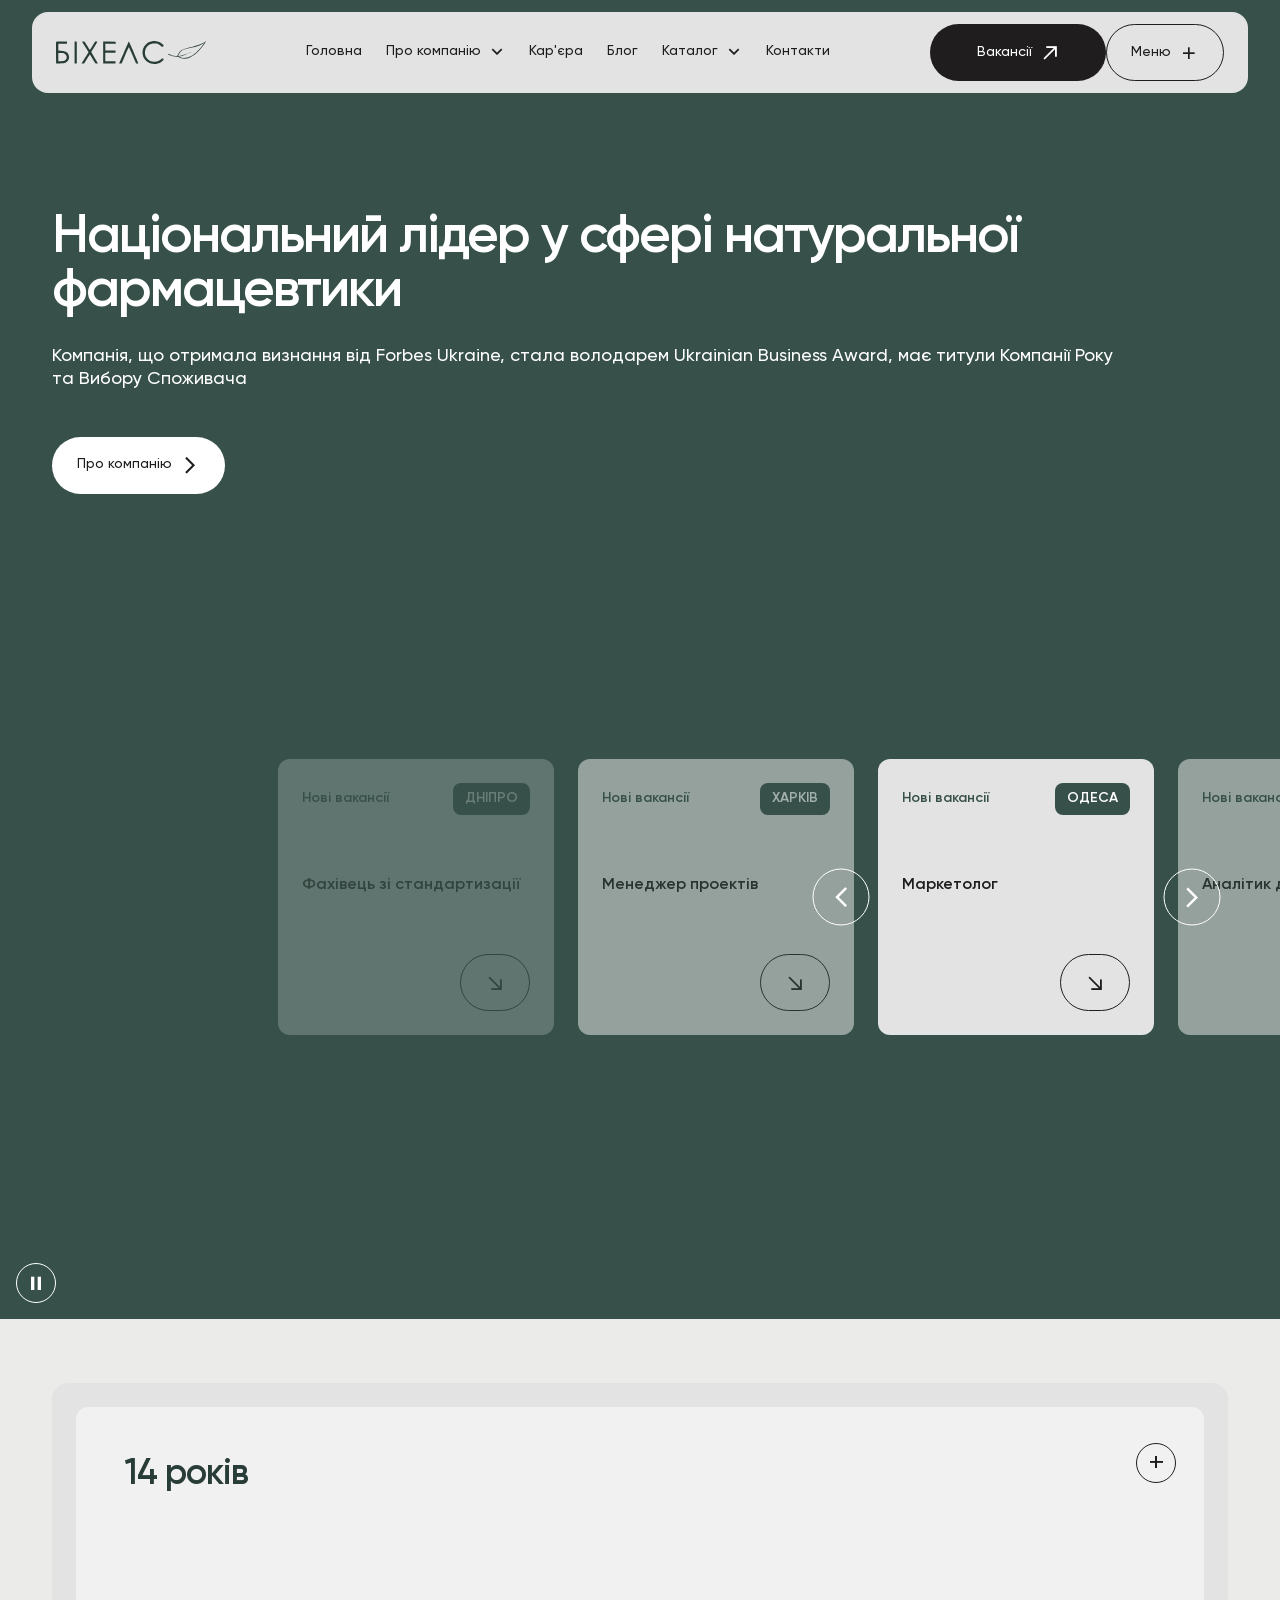
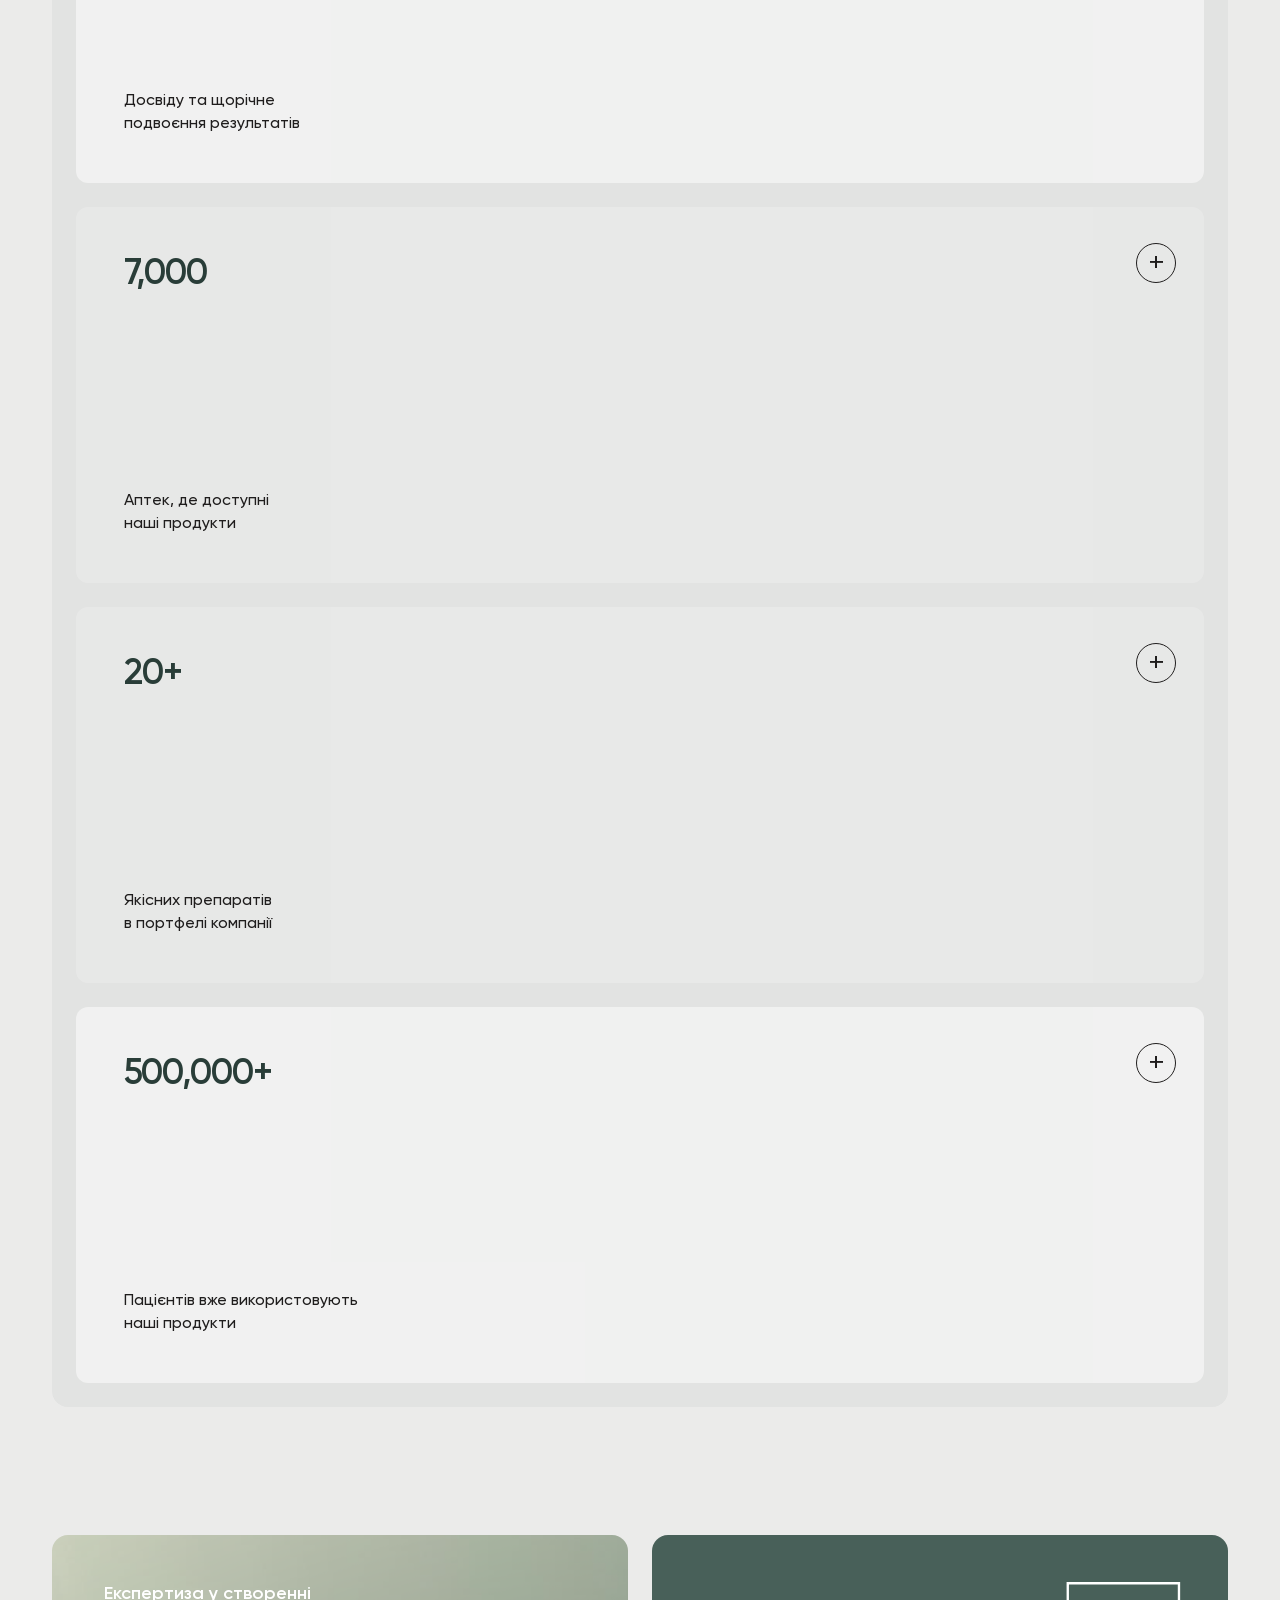
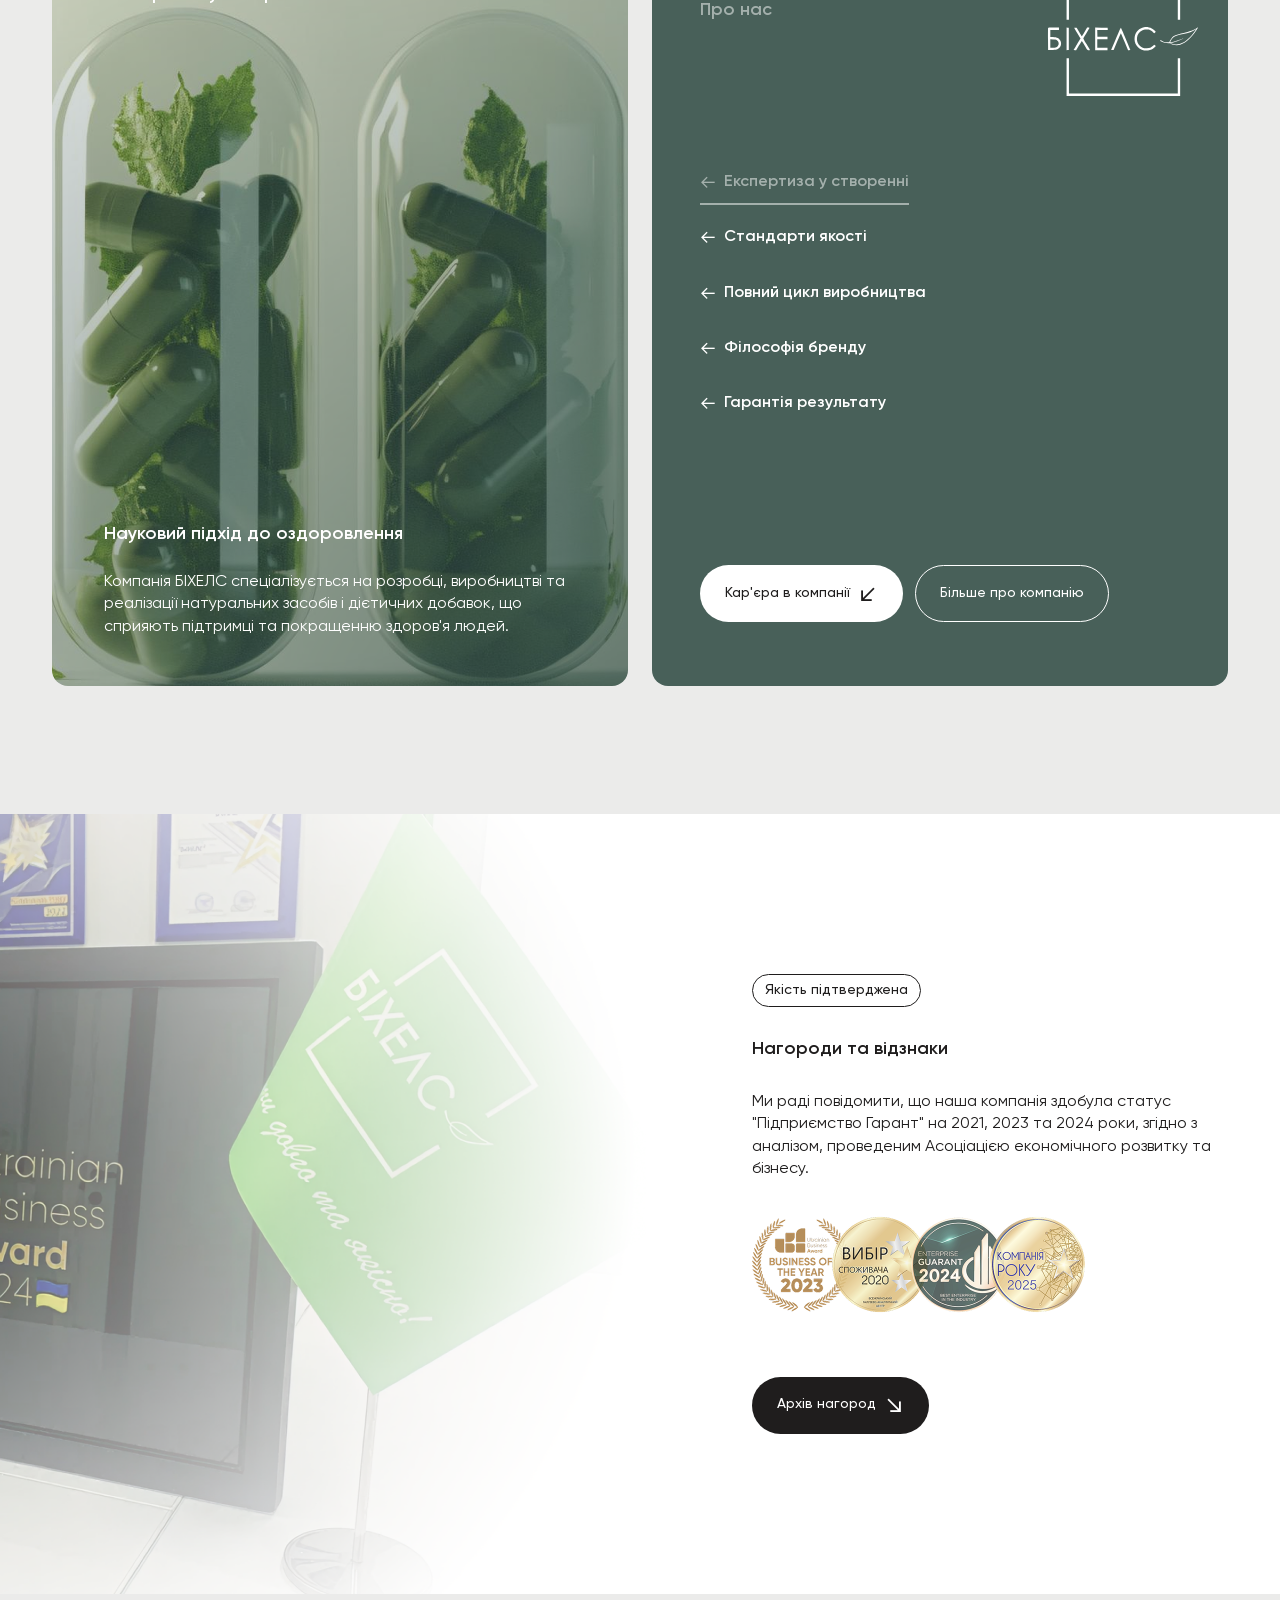
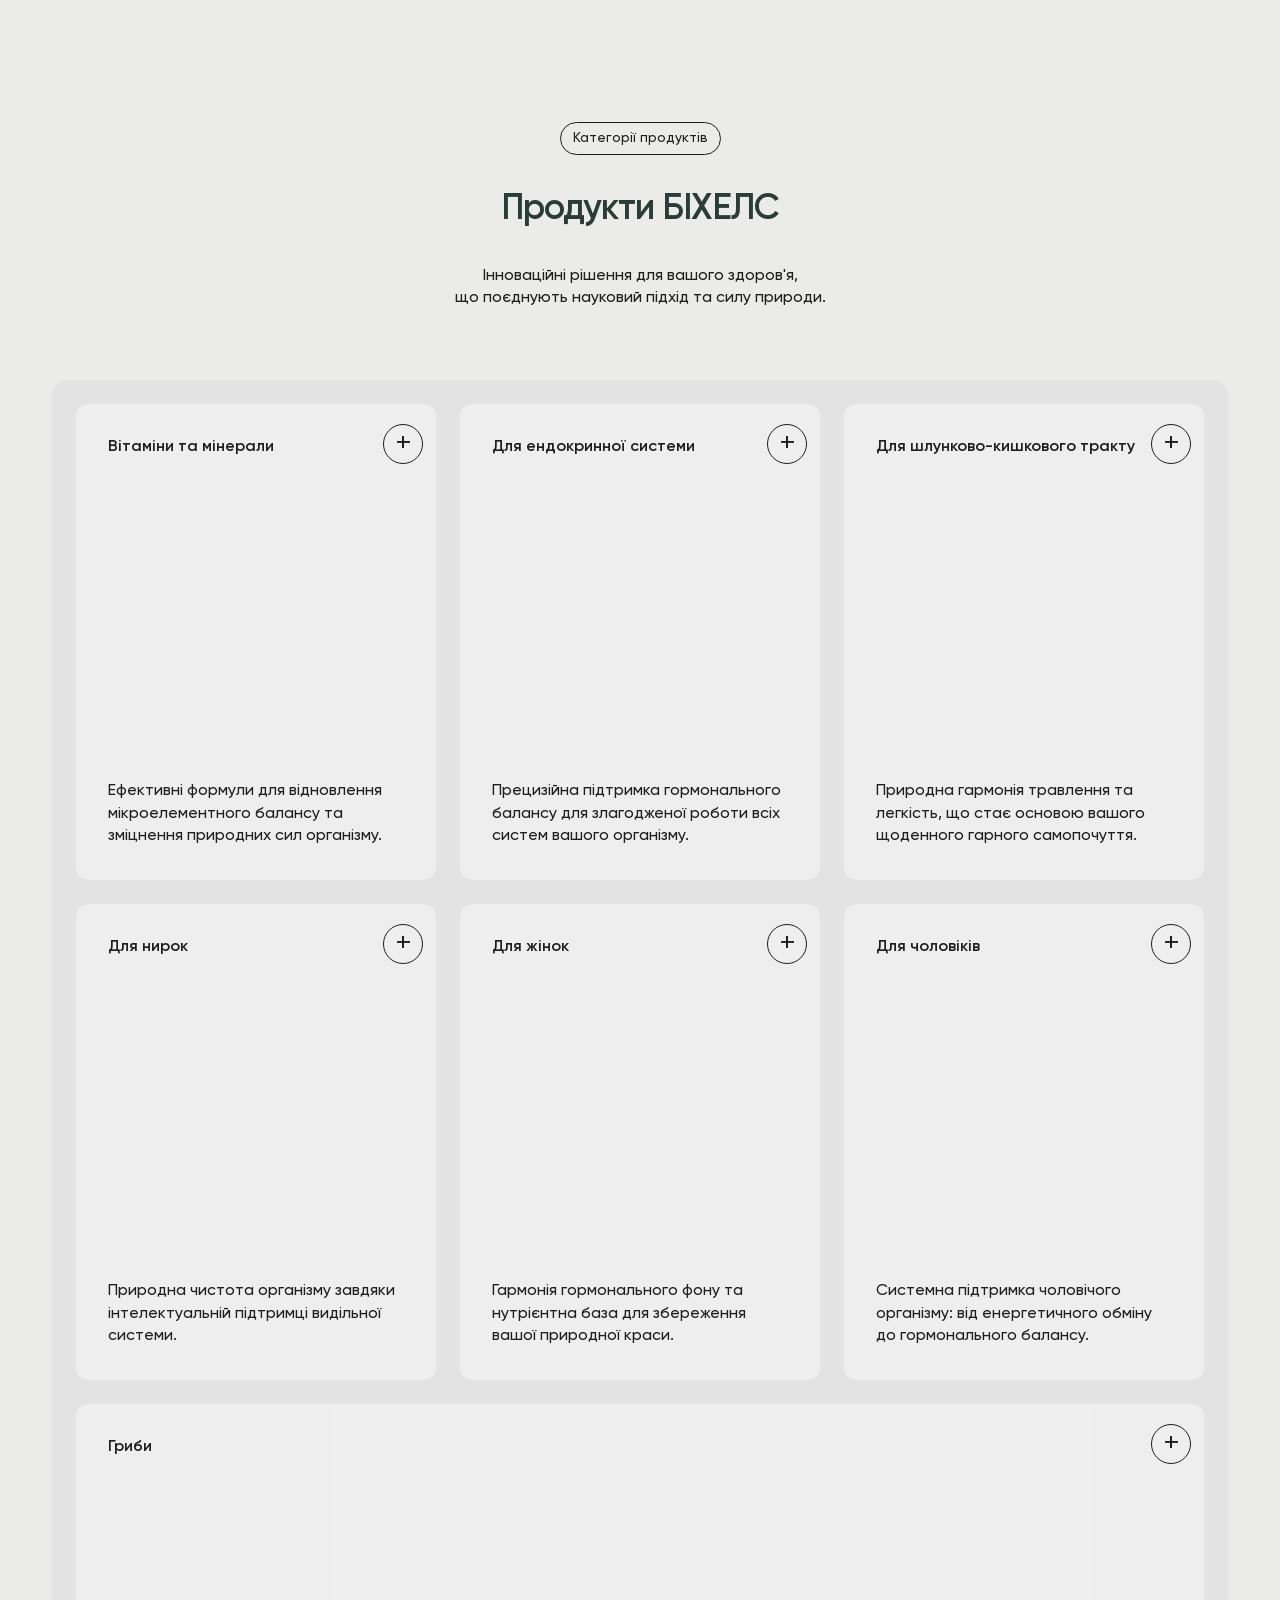
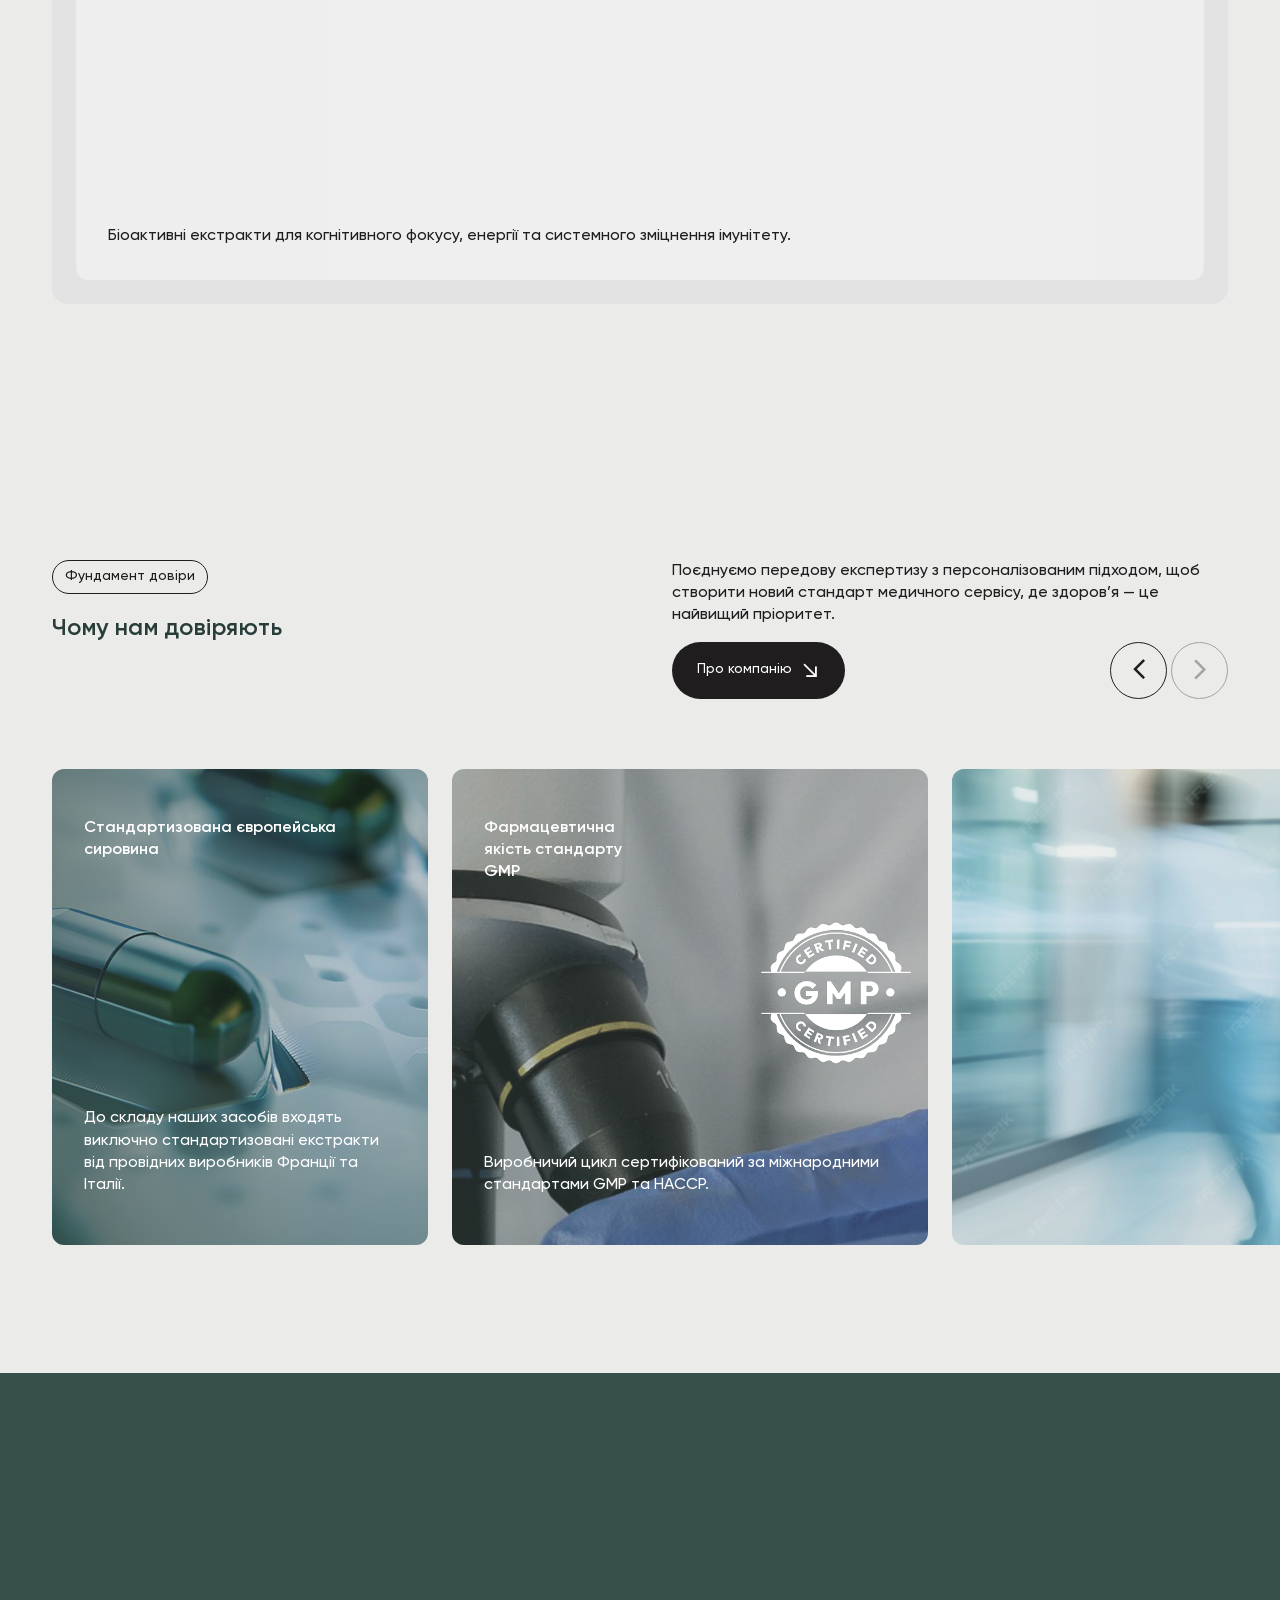
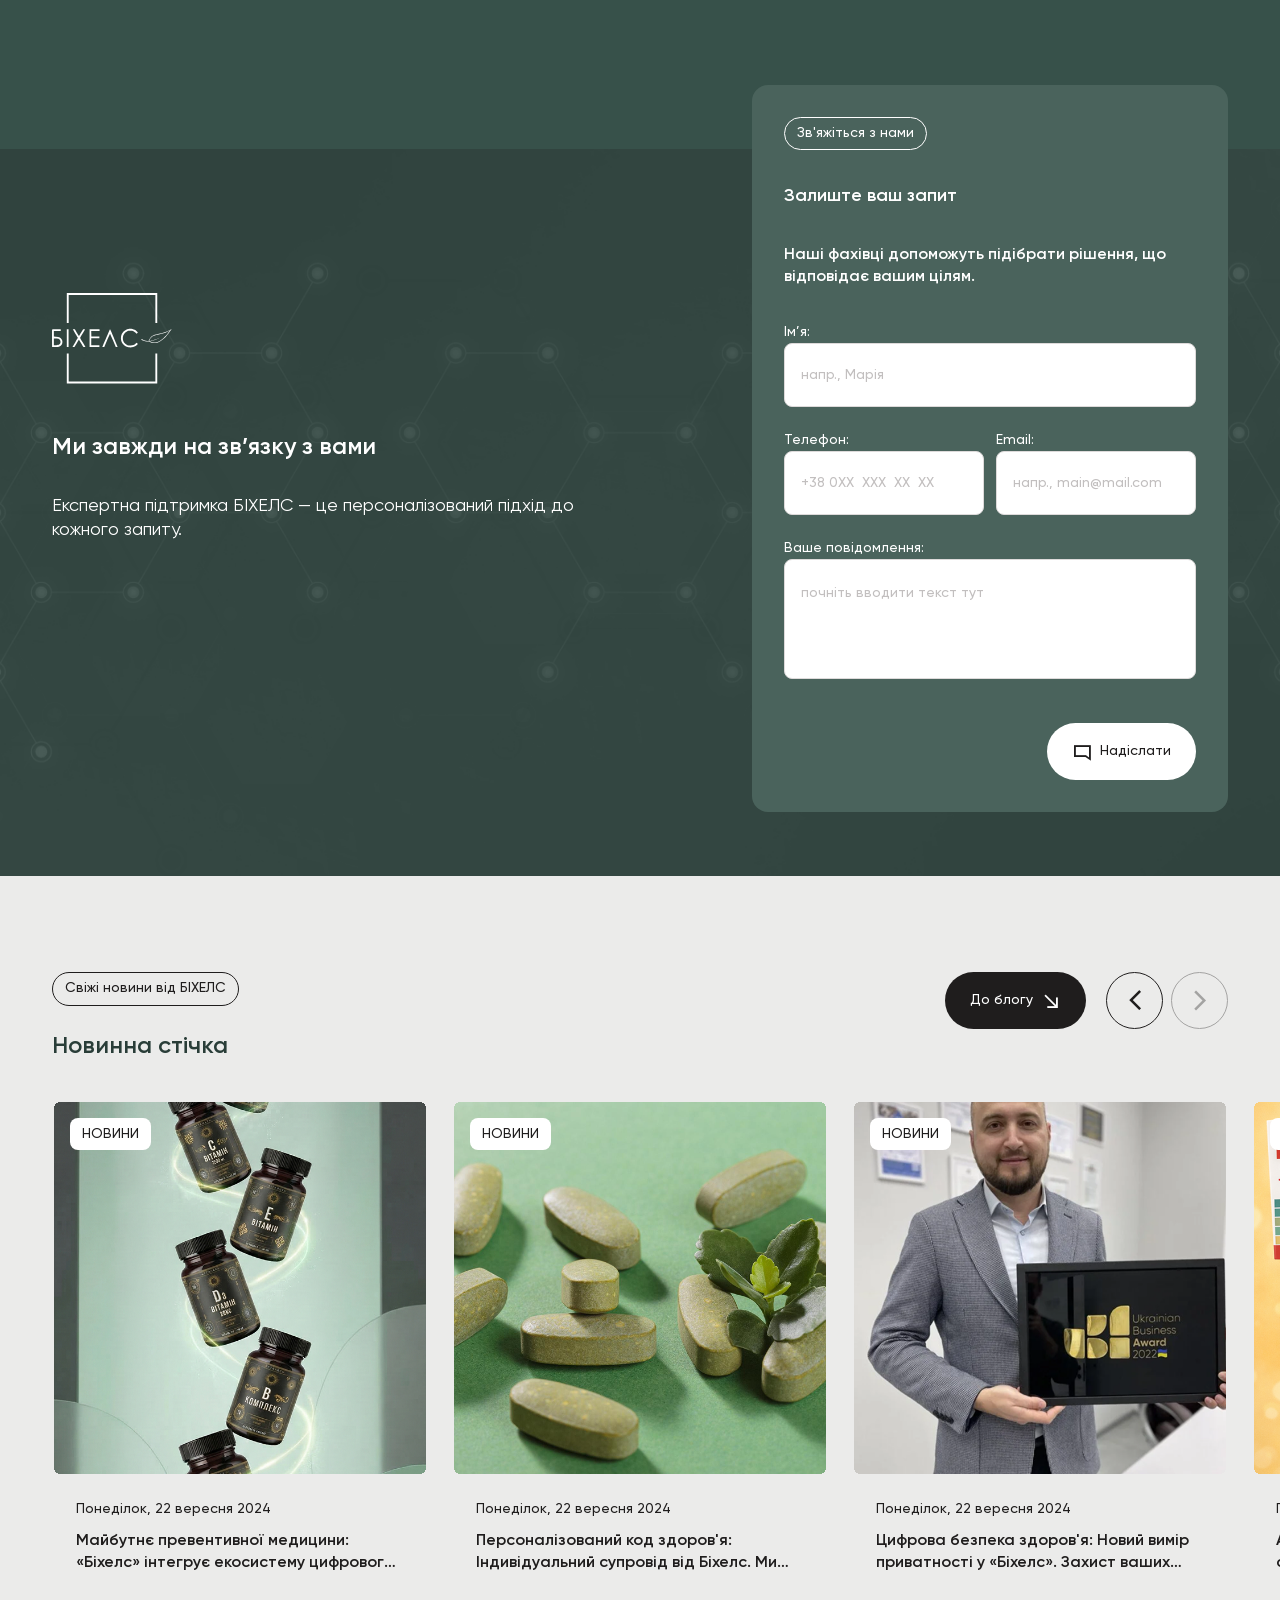
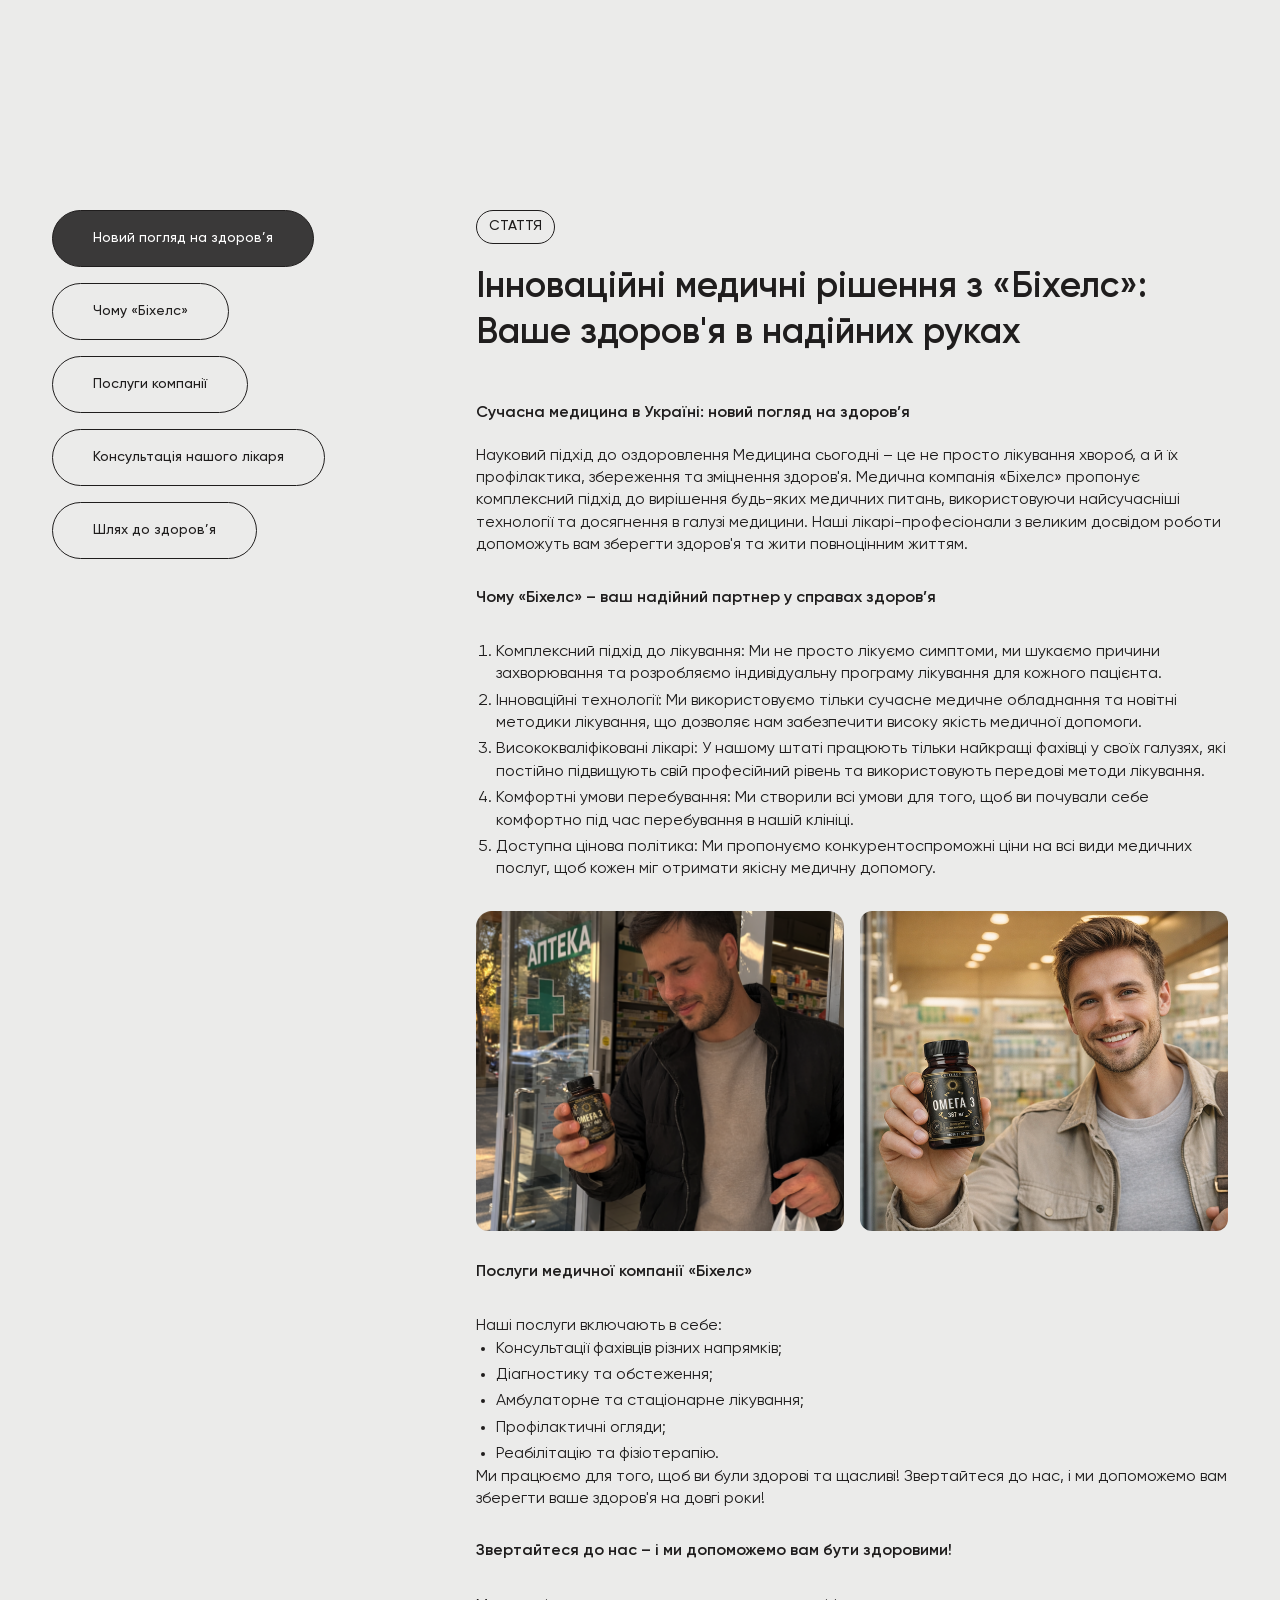
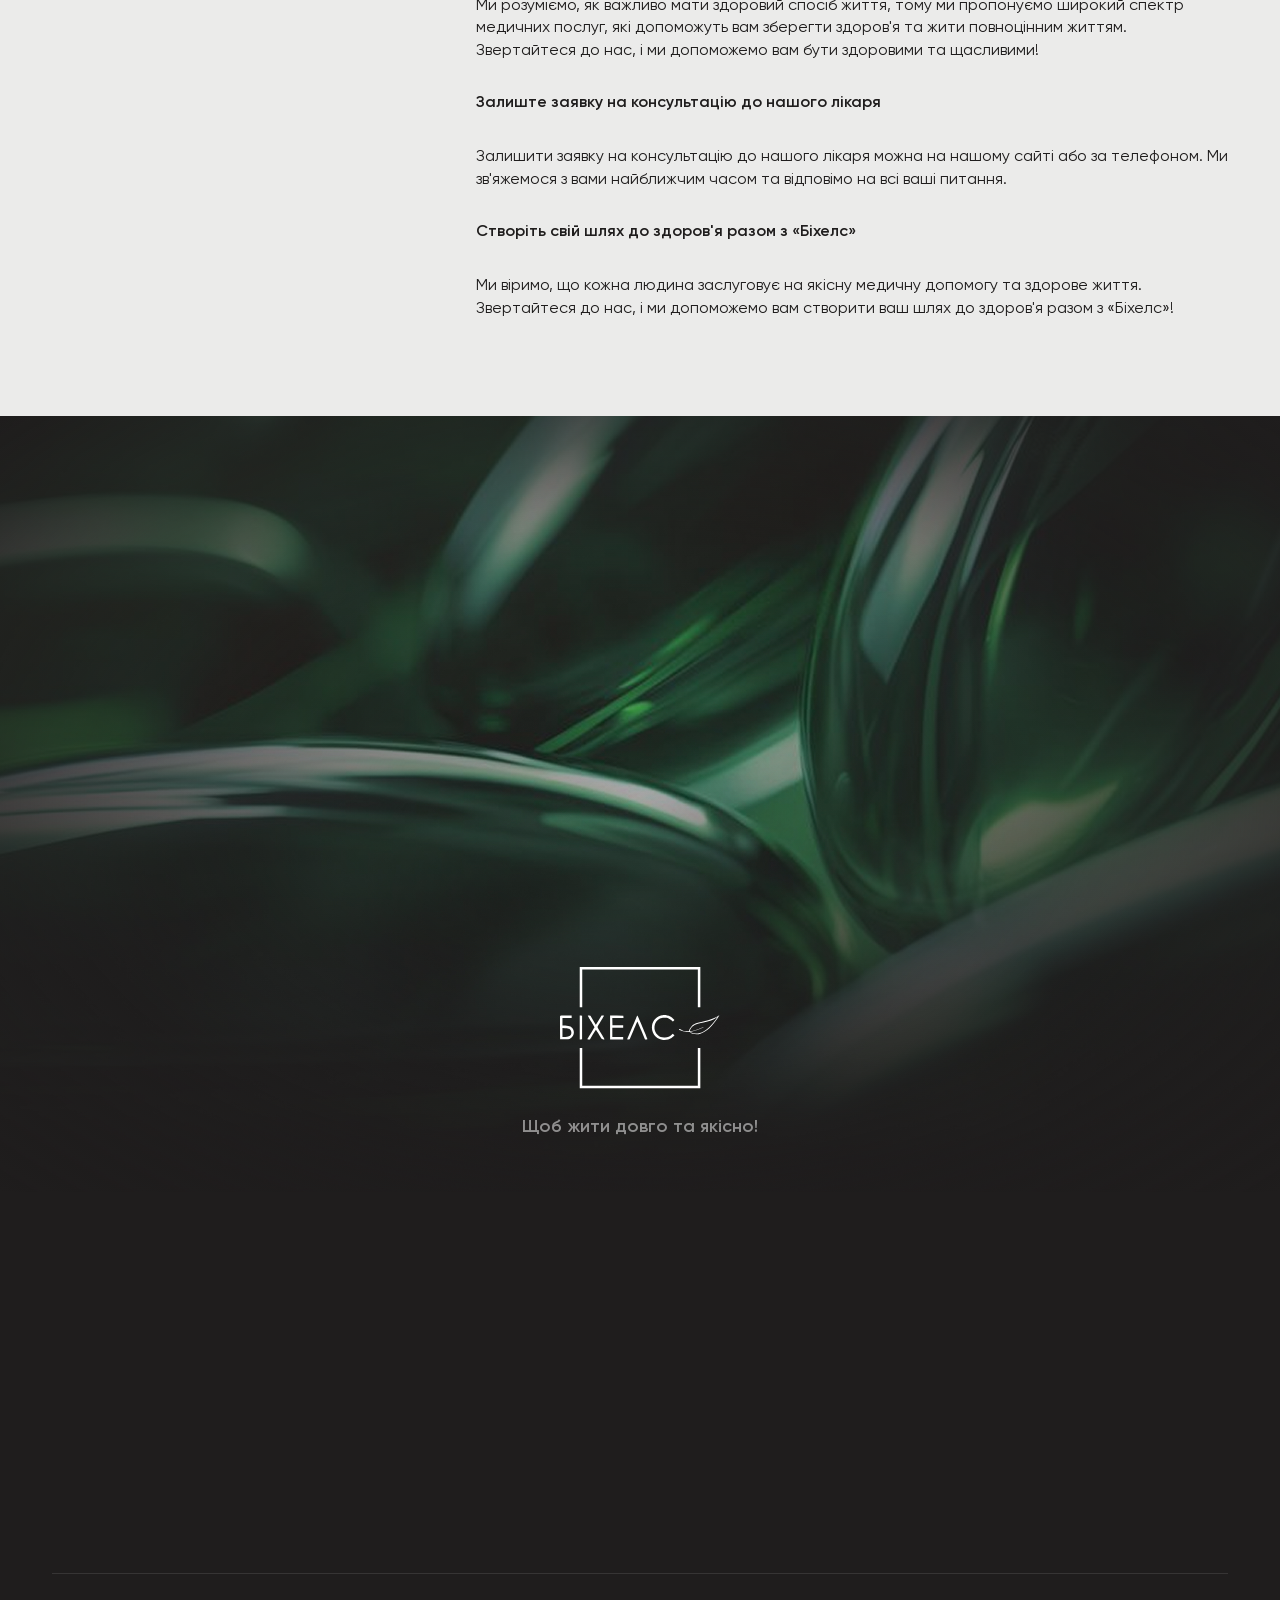
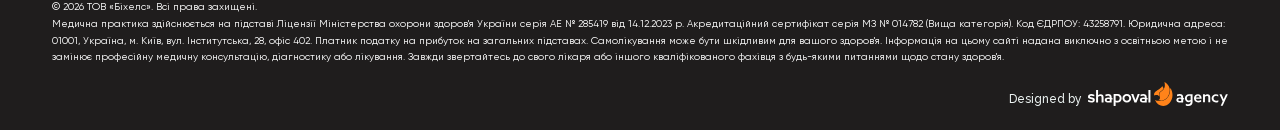
==== commit 945d0c5f: "fix" ====
--- a/index.html
+++ b/index.html
@@ -31,14 +31,14 @@
 
       <nav class="nav" aria-label="Головна навігація">
         <!-- Лого -->
-        <a href="/" class="nav__logo">
+        <a href="index.html" class="nav__logo">
           <img src="img/logo.svg" width="150" height="23" alt="Behealth Logo">
         </a>
 
         <!-- Desktop меню -->
         <ul class="nav__list">
           <li class="nav__item">
-            <a href="#" class="nav__link">Головна</a>
+            <a href="index.html" class="nav__link">Головна</a>
           </li>
           <li class="nav__item nav__item--has-sub">
             <button class="nav__link nav__link--sub-trigger" type="button" aria-expanded="false" aria-haspopup="true">
@@ -46,19 +46,19 @@
               <i class="icon-Namearrow_down" aria-hidden="true"></i>
             </button>
             <ul class="nav__submenu">
-              <li><a href="#" class="nav__sublink">Місія та візія <i class="icon-Namearrow-right-down"
+              <li><a href="mission.html" class="nav__sublink">Місія та візія <i class="icon-Namearrow-right-down"
                     aria-hidden="true"></i></a></li>
-              <li><a href="#" class="nav__sublink">Корпоративні цінності <i class="icon-Namearrow-right-down"
+              <li><a href="about.html" class="nav__sublink">Корпоративні цінності <i class="icon-Namearrow-right-down"
                     aria-hidden="true"></i></a></li>
-              <li><a href="#" class="nav__sublink">Сторінка фармаконагляду <i class="icon-Namearrow-right-down"
+              <li><a href="pharmacovigilance.html" class="nav__sublink">Сторінка фармаконагляду <i class="icon-Namearrow-right-down"
                     aria-hidden="true"></i></a></li>
             </ul>
           </li>
           <li class="nav__item">
-            <a href="#" class="nav__link">Кар’єра</a>
+            <a href="career.html" class="nav__link">Кар'єра</a>
           </li>
           <li class="nav__item">
-            <a href="#" class="nav__link">Блог</a>
+            <a href="blog.html" class="nav__link">Блог</a>
           </li>
           <li class="nav__item nav__item--has-sub">
             <button class="nav__link nav__link--sub-trigger" type="button">
@@ -66,7 +66,7 @@
               <i class="icon-Namearrow_down"></i>
             </button>
             <ul class="nav__submenu nav__submenu--catalog">
-              <li><a href="#" class="nav__sublink">Усі препарати <i class="icon-Namearrow-right-down"></i></a></li>
+              <li><a href="catalog.html" class="nav__sublink">Усі препарати <i class="icon-Namearrow-right-down"></i></a></li>
               <li><a href="#" class="nav__sublink">Здоров'я нирок <i class="icon-Namearrow-right-down"></i></a></li>
               <li><a href="#" class="nav__sublink">Чоловіче здоров'я <i class="icon-Namearrow-right-down"></i></a></li>
               <li><a href="#" class="nav__sublink">Здоров'я ШКТ <i class="icon-Namearrow-right-down"></i></a></li>
@@ -80,10 +80,10 @@
             </ul>
           </li>
           <li class="nav__item">
-            <a href="#" class="nav__link">Контакти</a>
+            <a href="contact.html" class="nav__link">Контакти</a>
           </li>
         </ul>
-        <a href="/vacancies" class="nav__link-vacancies btn btn--black">Вакансії
+        <a href="vacancy.html" class="nav__link-vacancies btn btn--black">Вакансії
           <i class="icon-Namearrow-right-up" aria-hidden="true"></i>
         </a>
         <!-- Burger button -->
@@ -98,7 +98,7 @@
       <div class="mobile-menu" id="mobile-menu" aria-hidden="true">
         <ul class="mobile-menu__list">
           <li class="mobile-menu__item">
-            <a href="#" class="mobile-menu__link">Головна</a>
+            <a href="index.html" class="mobile-menu__link">Головна</a>
           </li>
           <li class="mobile-menu__item mobile-menu__item--has-sub">
             <button class="mobile-menu__link mobile-menu__link--sub-trigger" type="button" aria-expanded="false"
@@ -107,19 +107,19 @@
               <i class="icon-Namearrow_down" aria-hidden="true"></i>
             </button>
             <ul class="mobile-menu__submenu">
-              <li><a href="#" class="mobile-menu__sublink">Місія та візія <i class="icon-Namearrow-right-down"
+              <li><a href="mission.html" class="mobile-menu__sublink">Місія та візія <i class="icon-Namearrow-right-down"
                     aria-hidden="true"></i></a></li>
-              <li><a href="#" class="mobile-menu__sublink">Корпоративні цінності <i class="icon-Namearrow-right-down"
+              <li><a href="about.html" class="mobile-menu__sublink">Корпоративні цінності <i class="icon-Namearrow-right-down"
                     aria-hidden="true"></i></a></li>
-              <li><a href="#" class="mobile-menu__sublink">Сторінка фармаконагляду <i class="icon-Namearrow-right-down"
+              <li><a href="pharmacovigilance.html" class="mobile-menu__sublink">Сторінка фармаконагляду <i class="icon-Namearrow-right-down"
                     aria-hidden="true"></i></a></li>
             </ul>
           </li>
           <li class="mobile-menu__item">
-            <a href="#" class="mobile-menu__link">Кар’єра</a>
+            <a href="career.html" class="mobile-menu__link">Кар’єра</a>
           </li>
           <li class="mobile-menu__item">
-            <a href="#" class="mobile-menu__link">Блог</a>
+            <a href="blog.html" class="mobile-menu__link">Блог</a>
           </li>
           <li class="mobile-menu__item mobile-menu__item--has-sub">
             <button class="mobile-menu__link mobile-menu__link--sub-trigger" type="button">
@@ -127,7 +127,7 @@
               <i class="icon-Namearrow_down" aria-hidden="true"></i>
             </button>
             <ul class="mobile-menu__submenu">
-              <li><a href="#" class="mobile-menu__sublink">Усі препарати <i class="icon-Namearrow-right-down"></i></a>
+              <li><a href="catalog.html" class="mobile-menu__sublink">Усі препарати <i class="icon-Namearrow-right-down"></i></a>
               </li>
               <li><a href="#" class="mobile-menu__sublink">Чоловіче здоров'я <i
                     class="icon-Namearrow-right-down"></i></a></li>
@@ -147,7 +147,7 @@
             </ul>
           </li>
           <li class="mobile-menu__item">
-            <a href="#" class="mobile-menu__link">Контакти</a>
+            <a href="contact.html" class="mobile-menu__link">Контакти</a>
           </li>
         </ul>
         <address class="mobile-menu__address">
@@ -184,7 +184,7 @@
             <p>Компанія, що отримала визнання від Forbes Ukraine, стала володарем Ukrainian Business Award, має титули
               Компанії Року та Вибору Споживача</p>
           </div>
-          <a href="/about" class="btn btn--white">Про компанію
+          <a href="about.html" class="btn btn--white">Про компанію
             <i class="icon-Namearrow_forward" aria-hidden="true"></i>
           </a>
         </div>
@@ -199,7 +199,7 @@
                   <span class="hero-swiper__slide-city">ДНІПРО</span>
                 </div>
                 <h2 class="hero-swiper__slide-title">Фахівець зі стандартизації</h2>
-                <a href="/vacancies/standardization-specialist" class="hero-swiper__slide-link btn"
+                <a href="vacancy.html" class="hero-swiper__slide-link btn"
                   aria-label="Переглянути вакансію: Фахівець зі стандартизації">
                   <i class="icon-Namearrow-right-down" aria-hidden="true"></i>
                 </a>
@@ -213,7 +213,7 @@
                   <span class="hero-swiper__slide-city">ХАРКІВ</span>
                 </div>
                 <h2 class="hero-swiper__slide-title">Менеджер проектів</h2>
-                <a href="/vacancies/project-manager" class="hero-swiper__slide-link btn"
+                <a href="vacancy.html" class="hero-swiper__slide-link btn"
                   aria-label="Переглянути вакансію: Менеджер проектів">
                   <i class="icon-Namearrow-right-down" aria-hidden="true"></i>
                 </a>
@@ -227,7 +227,7 @@
                   <span class="hero-swiper__slide-city">ОДЕСА</span>
                 </div>
                 <h2 class="hero-swiper__slide-title">Маркетолог</h2>
-                <a href="/vacancies/marketing-specialist" class="hero-swiper__slide-link btn"
+                <a href="vacancy.html" class="hero-swiper__slide-link btn"
                   aria-label="Переглянути вакансію: Маркетолог">
                   <i class="icon-Namearrow-right-down" aria-hidden="true"></i>
                 </a>
@@ -241,7 +241,7 @@
                   <span class="hero-swiper__slide-city">КИЇВ</span>
                 </div>
                 <h2 class="hero-swiper__slide-title">Аналітик даних</h2>
-                <a href="/vacancies/data-analyst-1" class="hero-swiper__slide-link btn"
+                <a href="vacancy.html" class="hero-swiper__slide-link btn"
                   aria-label="Переглянути вакансію: Аналітик даних">
                   <i class="icon-Namearrow-right-down" aria-hidden="true"></i>
                 </a>
@@ -255,7 +255,7 @@
                   <span class="hero-swiper__slide-city">КИЇВ</span>
                 </div>
                 <h2 class="hero-swiper__slide-title">Аналітик даних</h2>
-                <a href="/vacancies/data-analyst-2" class="hero-swiper__slide-link btn"
+                <a href="vacancy.html" class="hero-swiper__slide-link btn"
                   aria-label="Переглянути вакансію: Аналітик даних">
                   <i class="icon-Namearrow-right-down" aria-hidden="true"></i>
                 </a>
@@ -269,7 +269,7 @@
                   <span class="hero-swiper__slide-city">ЛЬВІВ</span>
                 </div>
                 <h2 class="hero-swiper__slide-title">HR-менеджер</h2>
-                <a href="/vacancies/hr-manager" class="hero-swiper__slide-link btn"
+                <a href="vacancy.html" class="hero-swiper__slide-link btn"
                   aria-label="Переглянути вакансію: HR-менеджер">
                   <i class="icon-Namearrow-right-down" aria-hidden="true"></i>
                 </a>
@@ -283,7 +283,7 @@
                   <span class="hero-swiper__slide-city">ЗАПОРІЖЖЯ</span>
                 </div>
                 <h2 class="hero-swiper__slide-title">Розробник програмного забезпечення</h2>
-                <a href="/vacancies/software-developer" class="hero-swiper__slide-link btn"
+                <a href="vacancy.html" class="hero-swiper__slide-link btn"
                   aria-label="Переглянути вакансію: Розробник програмного забезпечення">
                   <i class="icon-Namearrow-right-down" aria-hidden="true"></i>
                 </a>
@@ -297,7 +297,7 @@
                   <span class="hero-swiper__slide-city">ВІННИЦЯ</span>
                 </div>
                 <h2 class="hero-swiper__slide-title">Фармацевт</h2>
-                <a href="/vacancies/pharmacist" class="hero-swiper__slide-link btn"
+                <a href="vacancy.html" class="hero-swiper__slide-link btn"
                   aria-label="Переглянути вакансію: Фармацевт">
                   <i class="icon-Namearrow-right-down" aria-hidden="true"></i>
                 </a>
@@ -311,7 +311,7 @@
                   <span class="hero-swiper__slide-city">ПОЛТАВА</span>
                 </div>
                 <h2 class="hero-swiper__slide-title">Бухгалтер</h2>
-                <a href="/vacancies/accountant" class="hero-swiper__slide-link btn"
+                <a href="vacancy.html" class="hero-swiper__slide-link btn"
                   aria-label="Переглянути вакансію: Бухгалтер">
                   <i class="icon-Namearrow-right-down" aria-hidden="true"></i>
                 </a>
@@ -325,7 +325,7 @@
                   <span class="hero-swiper__slide-city">МИКОЛАЇВ</span>
                 </div>
                 <h2 class="hero-swiper__slide-title">Логіст</h2>
-                <a href="/vacancies/logistician" class="hero-swiper__slide-link btn"
+                <a href="vacancy.html" class="hero-swiper__slide-link btn"
                   aria-label="Переглянути вакансію: Логіст">
                   <i class="icon-Namearrow-right-down" aria-hidden="true"></i>
                 </a>
@@ -502,10 +502,10 @@
               </ul>
             </nav>
             <div class="about__tabs-action">
-              <a href="/vacancies" class="about__tabs-action-btn btn btn--white">Кар'єра в компанії
+              <a href="vacancy.html" class="about__tabs-action-btn btn btn--white">Кар'єра в компанії
                 <i class="icon-Namearrow-left-down" aria-hidden="true"></i>
               </a>
-              <a href="/about" class="about__tabs-action-btn btn btn--transparent">Більше про компанію</a>
+              <a href="about.html" class="about__tabs-action-btn btn btn--transparent">Більше про компанію</a>
             </div>
           </div>
         </div>
@@ -525,7 +525,7 @@
             <img src="img/awards.png" width="476" height="108" loading="lazy"
               alt="Логотипи нагород: Forbes Ukraine, Ukrainian Business Award, Компанія Року, Вибір Споживача">
           </div>
-          <a href="/awards" class="awards__btn btn btn--black">Архів нагород
+          <a href="about.html" class="awards__btn btn btn--black">Архів нагород
             <i class="icon-Namearrow-right-down" aria-hidden="true"></i>
           </a>
         </div>
@@ -550,7 +550,7 @@
             <article class="category__card">
               <div class="category__card-content">
                 <h3 class="category__card-title">Вітаміни та мінерали</h3>
-                <a href="/awards" class="awards__btn btn btn--white">В категорію
+                <a href="about.html" class="awards__btn btn btn--white">В категорію
                   <i class="icon-Namearrow-right-down" aria-hidden="true"></i>
                 </a>
                 <p class="category__card-description">Ефективні формули для відновлення мікроелементного балансу та
@@ -566,7 +566,7 @@
             <article class="category__card">
               <div class="category__card-content">
                 <h3 class="category__card-title">Для ендокринної системи</h3>
-                <a href="/awards" class="awards__btn btn btn--white">В категорію
+                <a href="about.html" class="awards__btn btn btn--white">В категорію
                   <i class="icon-Namearrow-right-down" aria-hidden="true"></i>
                 </a>
                 <p class="category__card-description">Прецизійна підтримка гормонального балансу для злагодженої роботи
@@ -582,7 +582,7 @@
             <article class="category__card">
               <div class="category__card-content">
                 <h3 class="category__card-title">Для шлунково-кишкового тракту</h3>
-                <a href="/awards" class="awards__btn btn btn--white">В категорію
+                <a href="about.html" class="awards__btn btn btn--white">В категорію
                   <i class="icon-Namearrow-right-down" aria-hidden="true"></i>
                 </a>
                 <p class="category__card-description">Природна гармонія травлення та легкість, що стає основою вашого
@@ -598,7 +598,7 @@
             <article class="category__card">
               <div class="category__card-content">
                 <h3 class="category__card-title">Для нирок</h3>
-                <a href="/awards" class="awards__btn btn btn--white">В категорію
+                <a href="about.html" class="awards__btn btn btn--white">В категорію
                   <i class="icon-Namearrow-right-down" aria-hidden="true"></i>
                 </a>
                 <p class="category__card-description">Природна чистота організму завдяки інтелектуальній підтримці
@@ -614,7 +614,7 @@
             <article class="category__card">
               <div class="category__card-content">
                 <h3 class="category__card-title">Для жінок</h3>
-                <a href="/awards" class="awards__btn btn btn--white">В категорію
+                <a href="about.html" class="awards__btn btn btn--white">В категорію
                   <i class="icon-Namearrow-right-down" aria-hidden="true"></i>
                 </a>
                 <p class="category__card-description">Гармонія гормонального фону та нутрієнтна база для збереження
@@ -631,7 +631,7 @@
             <article class="category__card">
               <div class="category__card-content">
                 <h3 class="category__card-title">Для чоловіків</h3>
-                <a href="/awards" class="awards__btn btn btn--white">В категорію
+                <a href="about.html" class="awards__btn btn btn--white">В категорію
                   <i class="icon-Namearrow-right-down" aria-hidden="true"></i>
                 </a>
                 <p class="category__card-description">Системна підтримка чоловічого організму: від енергетичного обміну
@@ -648,7 +648,7 @@
             <article class="category__card">
               <div class="category__card-content">
                 <h3 class="category__card-title">Гриби</h3>
-                <a href="/awards" class="awards__btn btn btn--white">В категорію
+                <a href="about.html" class="awards__btn btn btn--white">В категорію
                   <i class="icon-Namearrow-right-down" aria-hidden="true"></i>
                 </a>
                 <p class="category__card-description">Біоактивні екстракти для когнітивного фокусу, енергії та
@@ -678,7 +678,7 @@
                 сервісу, де здоров’я — це найвищий пріоритет.</p>
             </div>
             <div class="foundation__title-action">
-              <a href="/" class="btn btn--black">Про компанію
+              <a href="about.html" class="btn btn--black">Про компанію
                 <i class="icon-Namearrow-right-down" aria-hidden="true"></i>
               </a>
               <div class="foundation__title-actions">
@@ -816,7 +816,7 @@
             <h2 class="news__title" id="news-heading">Новинна стічка</h2>
           </div>
           <div class="news__header-right">
-            <a href="/blog" class="btn btn--black">До блогу
+            <a href="blog.html" class="btn btn--black">До блогу
               <i class="icon-Namearrow-right-down" aria-hidden="true"></i>
             </a>
             <div class="news__controls" role="group" aria-label="Керування слайдером новин">
@@ -835,7 +835,7 @@
 
             <div class="news__slide swiper-slide" role="group" aria-roledescription="slide" aria-label="Слайд 1 з 6">
               <article class="news__card">
-                <a href="/blog/future-preventive-medicine" class="news__card-link">
+                <a href="article.html" class="news__card-link">
                   <div class="news__card-image">
                     <img src="img/news1.png" width="376" height="376" loading="lazy"
                       alt="БІХЕЛС інтегрує екосистему цифрового моніторингу здоров'я">
@@ -853,7 +853,7 @@
 
             <div class="news__slide swiper-slide" role="group" aria-roledescription="slide" aria-label="Слайд 2 з 6">
               <article class="news__card">
-                <a href="/blog/personalized-health-code" class="news__card-link">
+                <a href="article.html" class="news__card-link">
                   <div class="news__card-image">
                     <img src="img/news2.png" width="376" height="376" loading="lazy"
                       alt="Персоналізований індивідуальний супровід від Біхелс">
@@ -870,7 +870,7 @@
 
             <div class="news__slide swiper-slide" role="group" aria-roledescription="slide" aria-label="Слайд 3 з 6">
               <article class="news__card">
-                <a href="/blog/digital-health-security" class="news__card-link">
+                <a href="article.html" class="news__card-link">
                   <div class="news__card-image">
                     <img src="img/news3.png" width="376" height="376" loading="lazy"
                       alt="Новий вимір приватності медичних даних у Біхелс">
@@ -887,7 +887,7 @@
 
             <div class="news__slide swiper-slide" role="group" aria-roledescription="slide" aria-label="Слайд 4 з 6">
               <article class="news__card">
-                <a href="/blog/longevity-architecture" class="news__card-link">
+                <a href="article.html" class="news__card-link">
                   <div class="news__card-image">
                     <img src="img/news4.png" width="376" height="376" loading="lazy"
                       alt="Регенеративні стратегії довголіття від Біхелс">
@@ -904,7 +904,7 @@
 
             <div class="news__slide swiper-slide" role="group" aria-roledescription="slide" aria-label="Слайд 5 з 6">
               <article class="news__card">
-                <a href="/blog/future-preventive-medicine-2" class="news__card-link">
+                <a href="article.html" class="news__card-link">
                   <div class="news__card-image">
                     <img src="img/news5.png" width="376" height="376" loading="lazy"
                       alt="БІХЕЛС розвиває цифровий моніторинг здоров'я">
@@ -922,7 +922,7 @@
 
             <div class="news__slide swiper-slide" role="group" aria-roledescription="slide" aria-label="Слайд 6 з 6">
               <article class="news__card">
-                <a href="/blog/personalized-health-code-2" class="news__card-link">
+                <a href="article.html" class="news__card-link">
                   <div class="news__card-image">
                     <img src="img/news6.png" width="376" height="376" loading="lazy"
                       alt="Індивідуальна архітектура благополуччя від Біхелс">
@@ -1101,27 +1101,27 @@
             <h3 class="footer__nav-heading">Клієнтам</h3>
             <ul class="footer__nav-list" role="list">
               <li class="footer__nav-item">
-                <a href="/" class="footer__nav-link">Головна
+                <a href="index.html" class="footer__nav-link">Головна
                 </a>
               </li>
               <li class="footer__nav-item">
-                <a href="/about" class="footer__nav-link">Про компанію
+                <a href="about.html" class="footer__nav-link">Про компанію
                 </a>
               </li>
               <li class="footer__nav-item">
-                <a href="/vacancies" class="footer__nav-link">Кар'єра
+                <a href="vacancy.html" class="footer__nav-link">Кар'єра
                 </a>
               </li>
               <li class="footer__nav-item">
-                <a href="/blog" class="footer__nav-link">Блог
+                <a href="blog.html" class="footer__nav-link">Блог
                 </a>
               </li>
               <li class="footer__nav-item">
-                <a href="/catalog" class="footer__nav-link">Каталог
+                <a href="catalog.html" class="footer__nav-link">Каталог
                 </a>
               </li>
               <li class="footer__nav-item">
-                <a href="/contacts" class="footer__nav-link">Контакти
+                <a href="contact.html" class="footer__nav-link">Контакти
                 </a>
               </li>
             </ul>
@@ -1131,19 +1131,19 @@
             <h3 class="footer__nav-heading">Юридична інформація</h3>
             <ul class="footer__nav-list" role="list">
               <li class="footer__nav-item">
-                <a href="/privacy-policy" class="footer__nav-link">Політика конфіденційності
+                <a href="privacy-policy.html" class="footer__nav-link">Політика конфіденційності
                 </a>
               </li>
               <li class="footer__nav-item">
-                <a href="/cookie-policy" class="footer__nav-link">Сторінка Cookie
+                <a href="cookie-policy.html" class="footer__nav-link">Сторінка Cookie
                 </a>
               </li>
               <li class="footer__nav-item">
-                <a href="/public-offer" class="footer__nav-link">Публічна оферта
+                <a href="public-offer.html" class="footer__nav-link">Публічна оферта
                 </a>
               </li>
               <li class="footer__nav-item">
-                <a href="/pharmacovigilance" class="footer__nav-link">Фармаконагляд
+                <a href="pharmacovigilance.html" class="footer__nav-link">Фармаконагляд
                 </a>
               </li>
             </ul>
--- a/css/style.css
+++ b/css/style.css
@@ -3324,6 +3324,7 @@
 
 .hero--big--contact .hero--big__content h1 {
   color: #1F1D1D;
+  text-align: center;
 }
 
 .hero--big--contact .hero--big__content p {
@@ -4908,32 +4909,1077 @@
   font-style: normal;
 }
 
-
-
-
-
-
-
-
-
-
-
-
-
-
-
-
-
-
-
-
-
-
-
-
-
-
-
+.blog--page {
+  padding: 16px 16px 48px 16px;
+  background: var(--color-add-200);
+  overflow: hidden;
+}
+
+.blog--page .container {
+  display: flex;
+  flex-direction: column;
+  gap: 46px;
+  overflow: visible;
+  align-self: stretch;
+}
+
+.blog--page-tabs {
+  display: flex;
+  gap: 4px;
+  padding-bottom: 10px;
+  overflow-x: auto;
+  -webkit-overflow-scrolling: touch;
+  scrollbar-width: none;
+  min-width: 0;
+  width: calc(100% + 32px);
+  margin-left: -16px;
+  padding-left: 16px;
+}
+
+.blog--page-tabs::-webkit-scrollbar {
+  display: none;
+}
+
+.blog--page-tab {
+  display: flex;
+  align-items: center;
+  justify-content: center;
+  min-height: 57px;
+  padding: 16px 23px;
+  border-radius: 99px;
+  background: var(--color-white);
+  white-space: nowrap;
+  color: #1F1D1D;
+  font-size: var(--fs-16);
+  font-weight: var(--fw-medium);
+  line-height: 1.4;
+  border: 1.5px solid transparent;
+  letter-spacing: 0;
+  transition: all 0.3s;
+}
+
+.blog--page-tab--active {
+  border-radius: 99px;
+  border: 1.5px solid var(--color-white);
+  background: #37514A;
+  color: var(--color-white);
+}
+
+.blog--page-tab:hover {
+  border-radius: 99px;
+  border: 1.5px solid var(--color-white);
+  background: #37514A;
+  color: var(--color-white);
+}
+
+.blog--page-tab:active {
+  border-radius: 99px;
+  border: 1.5px solid var(--color-white);
+  background: #37514A;
+  color: var(--color-white);
+}
+
+.blog--page-contents {
+  display: flex;
+  align-items: flex-start;
+  align-content: flex-start;
+  gap: 40px 16px;
+  align-self: stretch;
+  flex-wrap: wrap;
+}
+
+.blog--page-contents-article {
+  min-width: 256px;
+  width: 256px;
+  flex-direction: column;
+  align-items: flex-start;
+  flex: 1 0 0;
+}
+
+.blog--page-contents-link {
+  width: 100%;
+  height: 100%;
+  display: flex;
+  flex-direction: column;
+}
+
+.blog--page-contents-article-img {
+  width: 100%;
+  height: auto;
+  position: relative;
+  border-radius: 8px;
+  overflow: hidden;
+  max-height: 361px;
+  min-height: 256px;
+}
+
+.blog--page-contents-article-img img {
+  width: 100%;
+  height: 100%;
+  object-fit: cover;
+  object-position: top;
+  aspect-ratio: 1/1;
+}
+
+.blog--page-contents-article-img .badge {
+  position: absolute;
+  top: 16px;
+  left: 16px;
+  border-radius: 8px;
+  background: var(--color-white);
+  padding: 7px 12px;
+  color: #1F1D1D;
+  font-size: 14px;
+  font-weight: var(--fw-medium);
+  line-height: 1.4;
+  z-index: 3;
+  text-transform: uppercase;
+  letter-spacing: 0;
+  border: none;
+}
+
+.blog--page-contents-article-content {
+  padding: 20px 24px;
+  display: flex;
+  flex-direction: column;
+  align-items: flex-start;
+  gap: 13px;
+  align-self: stretch;
+}
+
+.blog--page-contents-article-content h3 {
+  overflow: hidden;
+  font-size: var(--fs-18);
+  font-weight: var(--fw-semibold);
+  line-height: 1.4;
+  letter-spacing: 0;
+  -webkit-line-clamp: 2;
+  -webkit-box-orient: vertical;
+  display: -webkit-box;
+}
+
+.blog--page-contents-article-content time {
+  color: #1F1D1D;
+  font-size: var(--fs-14);
+  font-weight: var(--fw-medium);
+  line-height: 1.4;
+  letter-spacing: 0;
+}
+
+.blog--page-contents-article-img::before {
+  content: "";
+  position: absolute;
+  inset: 0;
+  width: 100%;
+  height: 100%;
+  background: radial-gradient(57.07% 50% at 50% 50%, rgba(55, 81, 74, 0.00) 0%, rgba(55, 81, 74, 0.55) 100%);
+  transition: all 0.4s;
+  opacity: 0;
+  z-index: 2;
+}
+
+.blog--page-contents-article:hover .blog--page-contents-article-img::before {
+  opacity: 1;
+}
+
+.pagination {
+  padding: 0 16px;
+}
+
+.pagination-list {
+  display: flex;
+  justify-content: center;
+  align-items: center;
+  gap: 8px;
+  flex: 1 0 0;
+}
+
+.pagination__link {
+  width: 57px;
+  height: 57px;
+  display: flex;
+  justify-content: center;
+  align-items: center;
+  flex-shrink: 0;
+  border-radius: 99px;
+  background: #FFF;
+  color: #1F1D1D;
+  font-size: var(--fs-16);
+  font-weight: var(--fw-medium);
+  line-height: 1.4;
+  letter-spacing: 0;
+  transition: all 0.3s;
+}
+
+.pagination__link:hover {
+  border-radius: 99px;
+  border: 1.5px solid var(--color-white);
+  background: #4A635C;
+  color: var(--color-white);
+}
+
+.pagination__link:active {
+  border-radius: 99px;
+  border: 1.5px solid var(--color-white);
+  background: #4A635C;
+  color: var(--color-white);
+}
+
+.article--page {
+  padding: 48px 16px;
+}
+
+.article--page .container {
+  gap: 24px;
+}
+
+.article--page .article__sidebar {
+  display: flex;
+  min-width: 276px;
+  flex-direction: column;
+  justify-content: center;
+  align-items: flex-start;
+  gap: 32px;
+  flex: 1 0 0;
+}
+
+.article--page .article__sidebar-link {
+  max-width: 276px;
+}
+
+.article--page .article__sidebar-link span {
+  -webkit-line-clamp: 1;
+  -webkit-box-orient: vertical;
+  display: -webkit-box;
+  overflow: hidden;
+}
+
+.article__sidebar--content-box {
+  display: flex;
+  flex-direction: column;
+  width: 100%;
+}
+
+.article__sidebar--content {
+  padding: 40px 24px 24px 24px;
+  border-radius: var(--radius-24);
+  background: rgba(255, 255, 255, 0.30);
+  display: flex;
+  width: 100%;
+  align-items: center;
+  align-content: center;
+  gap: 48px 24px;
+  flex: 1 0 0;
+  flex-wrap: wrap;
+}
+
+.article__sidebar--content h3 {
+  color: #000;
+  font-size: var(--fs-20);
+  font-weight: var(--fw-semibold);
+  line-height: 1.4;
+  letter-spacing: 0;
+}
+
+.article__sidebar--content-box-image {
+  width: 100%;
+  height: 340px;
+  position: relative;
+  border-radius: var(--radius-12);
+  overflow: hidden;
+  background: #EBEBEA;
+}
+
+.article__sidebar--content-box-image img {
+  width: 100%;
+  height: 100%;
+  object-fit: cover;
+}
+
+.article__sidebar--content-box-image .badge {
+  position: absolute;
+  right: 16px;
+  top: 16px;
+  padding: 12px;
+  border-radius: var(--radius-12);
+  background: var(--color-white);
+  border: none;
+}
+
+.article__sidebar--content-box-text {
+  padding: 24px;
+  display: flex;
+  flex-direction: column;
+}
+
+.article__sidebar--content-box-text h4 {
+  color: #1F1D1D;
+  font-size: var(--fs-18);
+  font-weight: var(--fw-semibold);
+  line-height: 1.4;
+  letter-spacing: 0;
+}
+
+.article__sidebar--content-box-text p {
+  color: #000;
+  font-size: var(--fs-14);
+  font-style: normal;
+  font-weight: var(--fw-medium);
+  line-height: 1.4;
+  letter-spacing: 0;
+}
+
+.article--page .article__content {
+  gap: 0;
+  flex: 1 0 0;
+}
+
+.article--page .article__content time {
+  display: flex;
+  justify-content: flex-end;
+  align-items: center;
+  gap: 4px;
+  align-self: stretch;
+  color: #4D4B4B;
+  font-size: var(--fs-16);
+  font-weight: var(--fw-medium);
+  line-height: 1.4;
+  letter-spacing: 0;
+  margin-bottom: 24px;
+}
+
+.article--page .article__content time i::before {
+  font-size: 20px;
+}
+
+.article--page .article__content .badge {
+  margin-bottom: 32px;
+}
+
+.article--page .article__content h2 {
+  color: #1F1D1D;
+  font-size: var(--fs-24);
+  font-weight: var(--fw-semibold);
+  line-height: 1.4;
+  letter-spacing: 0;
+  margin-bottom: 32px;
+}
+
+.article--page .article__content h3 {
+  margin-top: 40px;
+  margin-bottom: 32px;
+  color: #1F1D1D;
+  font-size: var(--fs-24);
+  font-weight: var(--fw-semibold);
+  line-height: 1.4;
+  letter-spacing: 0;
+}
+
+.article--page .article__content-image {
+  margin: 40px 0 0 0;
+}
+
+.article--page .article__content-description {
+  display: flex;
+  flex-direction: column;
+  gap: 32px;
+}
+
+.article--page table {
+  margin-top: 40px;
+  width: 100%;
+  border-collapse: separate;
+  border-spacing: 0;
+  border: 1px solid #CCCACA;
+  border-radius: 12px;
+  overflow: hidden;
+  background: #F5F4F4;
+}
+
+.article--page table th,
+.article--page table td {
+  padding: 20px 24px;
+  text-align: left;
+  vertical-align: top;
+  border-bottom: 1px solid #CCCACA;
+  border-right: 1px solid #CCCACA;
+  color: #1F1D1D;
+  font-size: var(--fs-18);
+  font-weight: var(--fw-regular);
+  line-height: 1.5;
+  letter-spacing: 0;
+}
+
+.article--page table th:last-child,
+.article--page table td:last-child {
+  border-right: none;
+}
+
+.article--page table tr:last-child td {
+  border-bottom: none;
+}
+
+.article--page table thead th {
+  font-weight: var(--fw-semibold);
+  font-size: var(--fs-18);
+}
+
+.article__content-cards {
+  margin-top: 40px;
+}
+
+
+.catalog--hero {
+  padding: 120px 16px 48px 16px;
+  background: var(--color-white);
+}
+
+.catalog--hero .container {
+  display: flex;
+  flex-direction: column;
+  align-items: flex-start;
+  gap: 24px;
+}
+
+.catalog--hero__gallery {
+  width: 100%;
+  display: flex;
+  flex-direction: column;
+  align-items: flex-start;
+  gap: 24px;
+  align-self: stretch;
+}
+
+.catalog--hero .catalog--hero__swiper {
+  background: #EBEBEA;
+  border-radius: var(--radius-12);
+  width: 100%;
+}
+
+.catalog--hero .catalog--hero__swiper .badge {
+  position: absolute;
+  top: 16px;
+  right: 16px;
+  border: none;
+  border-radius: var(--radius-12);
+  background: var(--color-white);
+  font-size: 14px;
+}
+
+.catalog--hero__thumbs {
+  width: 100%;
+}
+
+.catalog--hero__thumbs .swiper-slide {
+  height: 66px;
+  width: 66px;
+  border-radius: var(--radius-12);
+  background: #EBEBEA;
+  aspect-ratio: 1/1;
+  overflow: hidden;
+}
+
+.catalog--hero__content .breadcrumbs__link {
+  color: #1F1D1D;
+}
+
+.catalog--hero__content .breadcrumbs__link::after {
+  color: #1F1D1D;
+}
+
+.catalog--hero__content .breadcrumbs__text {
+  color: #37514A;
+  border-bottom: 2px solid #37514A;
+}
+
+.catalog--hero__content .breadcrumbs__list {
+  flex-wrap: wrap;
+  gap: 0 12px;
+}
+
+.catalog--hero__content .breadcrumbs {
+  margin-bottom: 24px;
+}
+
+.catalog--hero__content h1 {
+  color: #1F1D1D;
+  font-size: var(--fs-36);
+  font-weight: var(--fw-semibold);
+  line-height: 1.3;
+  letter-spacing: 0;
+  margin-bottom: 32px;
+}
+
+.catalog--hero__description {
+  color: #1F1D1D;
+  font-size: var(--fs-16);
+  font-weight: var(--fw-regular);
+  line-height: 1.4;
+  letter-spacing: 0;
+  display: flex;
+  flex-direction: column;
+  gap: 16px;
+  margin-bottom: 24px;
+}
+
+.catalog--hero__description-list {
+  display: flex;
+  flex-direction: column;
+  align-items: flex-start;
+  gap: 16px;
+  align-self: stretch;
+  margin-bottom: 24px;
+}
+
+.catalog--hero__description-item {
+  display: flex;
+  flex-direction: column;
+  align-items: flex-start;
+  gap: 16px;
+  align-self: stretch;
+}
+
+.catalog--hero__description-item b {
+  color: #000;
+  font-size: var(--fs-16);
+  font-weight: var(--fw-semibold);
+  line-height: 1.4;
+  letter-spacing: 0;
+}
+
+.catalog--hero__description-item p {
+  padding: 0 24px;
+  color: #1F1D1D;
+  font-size: var(--fs-14);
+  font-weight: var(--fw-regular);
+  line-height: 1.4;
+  letter-spacing: 0;
+}
+
+.catalog--hero__description-card {
+  padding: 16px;
+  border-radius: var(--fs-16);
+  background: #F4F2F2;
+  display: flex;
+  flex-direction: column;
+  align-items: flex-start;
+  gap: 24px;
+  align-self: stretch;
+  margin-bottom: 24px;
+}
+
+.catalog--hero__description-card-content {
+  display: flex;
+  flex-direction: column;
+  align-items: flex-start;
+  gap: 24px;
+  align-self: stretch;
+}
+
+.catalog--hero__description-card-content h3 {
+  color: #1F1D1D;
+  font-size: var(--fs-20);
+  font-weight: var(--fw-semibold);
+  line-height: 1.4;
+  letter-spacing: 0;
+}
+
+.catalog--hero__description-card-logo {
+  width: 72px;
+  height: 72px;
+  flex-shrink: 0;
+}
+
+.catalog--hero__description-card2 {
+  padding: 48px 24px;
+  border-radius: var(--radius-16);
+  background: #F4F2F2;
+  display: flex;
+  padding: 48px 24px;
+  flex-direction: column;
+  align-items: flex-start;
+  align-self: stretch;
+  gap: 32px;
+}
+
+.catalog--hero__description-card2 h3 {
+  color: #1F1D1D;
+  font-size: var(--fs-20);
+  font-weight: var(--fw-semibold);
+  line-height: 1.4;
+  letter-spacing: 0;
+}
+
+.catalog--hero__description-card2 ul {
+  display: flex;
+  align-items: center;
+  align-content: center;
+  gap: 8px;
+  flex: 1 0 0;
+  flex-wrap: wrap;
+}
+
+.catalog--hero__description-card2 ul li {
+  min-width: 138px;
+  flex: 1 0 0;
+  display: flex;
+}
+
+.catalog--hero__description-card2 ul li a {
+  display: flex;
+  min-height: 57px;
+  width: 100%;
+  padding: 16px 24px;
+  justify-content: center;
+  align-items: center;
+  border-radius: 99px;
+  background: var(--color-white);
+  color: #1F1D1D;
+  font-size: var(--fs-16);
+  font-weight: var(--fw-medium);
+  line-height: 1.4;
+  letter-spacing: 0;
+  border: 1.5px solid transparent;
+  transition: all 0.4s;
+}
+
+.catalog--hero__description-card2 ul li a:hover {
+  border: 1.5px solid #FFF;
+  background: #4A635C;
+  color: #fff;
+}
+
+.catalog--hero__description-card2 ul li a:active {
+  border: 1.5px solid #FFF;
+  background: #4A635C;
+  color: #fff;
+}
+
+.catalog--hero-info__panels-btn {
+  display: flex;
+  justify-content: center;
+  align-items: center;
+  gap: 8px;
+  color: #1F1D1D;
+  font-size: var(--fs-16);
+  font-weight: var(--fw-medium);
+  line-height: 1.4;
+  letter-spacing: 0;
+  margin-bottom: 24px;
+  margin-left: auto;
+}
+
+.catalog--hero-info__panels-btn i::before {
+  font-size: 14px;
+}
+
+.catalog--hero-info__panels h3 {
+  color: #1F1D1D;
+  font-size: var(--fs-24);
+  font-weight: var(--fw-semibold);
+  line-height: 1.4;
+  letter-spacing: 0;
+  margin-bottom: 32px;
+}
+
+.catalog--hero-info__panels-description {
+  display: flex;
+  flex-direction: column;
+  align-items: flex-start;
+  gap: 48px;
+  align-self: stretch;
+  color: #1F1D1D;
+  font-size: var(--fs-18);
+  font-weight: var(--fw-regular);
+  line-height: 1.4;
+  letter-spacing: 0;
+  margin-bottom: 24px;
+}
+
+.catalog--hero-info__panels-body {
+  display: flex;
+  flex-direction: column;
+  align-items: flex-start;
+  gap: 24px;
+  align-self: stretch;
+}
+
+.catalog--hero-info__panels-body-item {
+  display: flex;
+  align-items: center;
+  align-content: center;
+  gap: 16px;
+  align-self: stretch;
+  flex-wrap: wrap;
+}
+
+.catalog--hero-info__panels-body-item-title h4 {
+  color: #1F1D1D;
+  font-size: var(--fs-20);
+  font-weight: var(--fw-semibold);
+  line-height: 1.4;
+  letter-spacing: 0;
+}
+
+.catalog--hero-info__panels-body-item-title::after {
+  content: "";
+  width: 100%;
+  height: 1px;
+  border-bottom: 1px dashed #C2BFBF;
+  display: flex;
+}
+
+.catalog--hero-info__panels-body-item-title {
+  display: flex;
+  min-width: 276px;
+  align-items: center;
+  gap: 16px;
+  flex: 1 0 0;
+}
+
+.catalog--hero-info__panels-body-item-title-text {
+  display: flex;
+  min-width: 276px;
+  align-items: flex-start;
+  flex: 1 0 0;
+  color: #1F1D1D;
+  font-size: var(--fs-18);
+  font-weight: var(--fw-regular);
+  line-height: 1.4;
+  letter-spacing: 0;
+}
+
+.catalog--hero-info__panels-body-item:nth-last-of-type(1) .catalog--hero-info__panels-body-item-title::after {
+  display: none;
+}
+
+.catalog--hero-info {
+  padding: 24px 16px 48px 16px;
+  background: #FFF;
+  overflow: hidden;
+}
+
+.catalog--hero-info .container {
+  display: flex;
+  flex-direction: column;
+  align-items: center;
+  gap: 32px;
+  align-self: stretch;
+}
+
+.catalog--hero-info__tabs {
+  display: flex;
+  align-items: center;
+  gap: 4px;
+  align-self: stretch;
+  overflow-x: auto;
+  padding-bottom: 8px;
+}
+
+.catalog--hero-info__tab {
+  display: flex;
+  min-height: 57px;
+  min-width: 132px;
+  padding: 16px 0;
+  justify-content: center;
+  align-items: center;
+  flex: 1 0 0;
+  border-radius: 99px;
+  border: 1.5px solid #1F1D1D;
+  color: #1F1D1D;
+  font-size: var(--fs-16);
+  font-weight: var(--fw-medium);
+  line-height: 1.4;
+  letter-spacing: 0;
+  white-space: nowrap;
+}
+
+.catalog--hero-info__tab--active {
+  background: #3A3939;
+  color: #FFF;
+}
+
+.catalog--hero-info__tab:hover {
+  background: #3A3939;
+  color: #FFF;
+}
+
+.catalog--hero-info__tab:active {
+  background: #3A3939;
+  color: #FFF;
+}
+
+.catalog--hero-info__tab:focus {
+  background: #3A3939;
+  color: #FFF;
+}
+
+.catalog--hero-info__list {
+  display: flex;
+  align-items: flex-start;
+  align-content: flex-start;
+  gap: 16px;
+  align-self: stretch;
+  flex-wrap: wrap;
+}
+
+.catalog--hero-info__list-item {
+  height: 220px;
+  min-width: 256px;
+  padding: 48px 32px;
+  flex: 1 0 0;
+  border-radius: var(--radius-16);
+  background: #F4F2F2;
+  position: relative;
+  display: flex;
+  flex-direction: column;
+  justify-content: space-between;
+}
+
+.catalog--hero-info__list-icon {
+  position: absolute;
+  top: 16px;
+  right: 16px;
+  width: 40px;
+  height: 40px;
+  flex-shrink: 0;
+  display: flex;
+  align-items: center;
+  justify-content: center;
+  border-radius: 50%;
+  background: #fff;
+}
+
+.catalog--hero-info__list-item p {
+  font-size: var(--fs-36);
+}
+
+.catalog--hero-info__list .catalog--hero-info__list-item h3 {
+  color: #000;
+  font-size: var(--fs-18);
+  font-weight: var(--fw-semibold);
+  line-height: 1.4;
+  letter-spacing: 0;
+  margin-bottom: 0;
+}
+
+.catalog--hero-info__table {
+  display: flex;
+  flex-direction: column;
+  align-items: flex-start;
+  gap: 24px;
+  align-self: stretch;
+}
+
+.catalog--hero-info__table-hero {
+  padding: 24px 16px;
+  width: 100%;
+  border: 1px solid #CCCACA;
+  border-radius: 4px;
+  background: #F4F2F2;
+  color: #1F1D1D;
+  text-align: center;
+  font-size: var(--fs-24);
+  font-weight: var(--fw-semibold);
+  line-height: 1.4;
+  letter-spacing: 0;
+}
+
+.catalog--hero-info__table-subtext,
+.catalog--hero-info__table-fortext {
+  display: none;
+}
+
+.catalog--hero-info__table-content {
+  padding: 24px 16px 12px 16px;
+  display: flex;
+  flex-direction: column;
+  gap: 24px;
+  width: 100%;
+  border-radius: 4px;
+  border: 1px solid#E7E4E4;
+}
+
+.catalog--hero-info__panels {
+  width: 100%;
+}
+
+.catalog--hero-info__panel {
+  width: 100%;
+}
+
+.catalog--hero-info__table-content-title {
+  color: #1F1D1D;
+  font-size: var(--fs-24);
+  font-weight: var(--fw-semibold);
+  line-height: 1.4;
+  letter-spacing: 0;
+}
+
+.catalog--hero-info__table-content-box {
+  display: flex;
+  align-items: flex-start;
+  gap: 12px;
+  align-self: stretch;
+}
+
+.catalog--hero-info__table-content-amount,
+.catalog--hero-info__table-content-percent {
+  min-height: 82px;
+  padding: 24px 16px;
+  border-radius: 4px;
+  background: #F4F2F2;
+  display: flex;
+  flex-direction: column;
+  justify-content: center;
+  gap: 6px;
+  flex: 1 0 0;
+  color: #1F1D1D;
+  font-size: var(--fs-18);
+  font-weight: var(--fw-regular);
+  line-height: 1.4;
+  letter-spacing: 0;
+}
+
+.catalog-tab-4-title {
+  display: flex;
+  flex-direction: column;
+  align-items: center;
+  gap: 16px;
+  margin-bottom: 24px;
+  align-self: stretch;
+}
+
+.catalog-tab-4-title h2 {
+  color: #1F1D1D;
+  text-align: center;
+  font-size: var(--fs-24);
+  font-weight: var(--fw-semibold);
+  line-height: 1.4;
+  letter-spacing: 0;
+}
+
+.catalog-tab-4-title-description {
+  display: flex;
+  flex-direction: column;
+  gap: 32px;
+  align-items: center;
+}
+
+.catalog-tab-4-title-description p {
+  color: #1F1D1D;
+  text-align: center;
+  font-size: var(--fs-18);
+  font-weight: var(--fw-semibold);
+  line-height: 1.4;
+  letter-spacing: 0;
+}
+
+.catalog--hero-info__panel2 .catalog--hero-info__table {
+  margin-bottom: 24px;
+}
+
+.catalog--hero-info__panel-pdfs {
+  display: flex;
+  align-items: center;
+  align-content: center;
+  gap: 16px;
+  flex: 1 0 0;
+  flex-wrap: wrap;
+}
+
+.catalog--hero-info__panel-pdf {
+  min-width: 256px;
+  flex: 1 0 0;
+}
+
+.catalog--hero-info__panel-pdf-link {
+  width: 100%;
+  height: 100%;
+  display: flex;
+  flex-direction: column;
+}
+
+.catalog--hero-info__panel-pdf-image {
+  width: 100%;
+  height: 361px;
+  position: relative;
+  border-radius: var(--radius-12);
+  overflow: hidden;
+}
+
+.catalog--hero-info__panel-pdf-image img {
+  width: 100%;
+  height: 100%;
+  object-fit: cover;
+  object-position: top;
+}
+
+.catalog--hero-info__panel-pdf-image .badge {
+  position: absolute;
+  top: 16px;
+  padding: 7px 12px;
+  left: 16px;
+  border-radius: var(--radius-12);
+  background: var(--color-white);
+  border: none;
+}
+
+.catalog--hero-info__panel-pdf-content {
+  display: flex;
+  padding: 24px;
+  flex-direction: column;
+  align-self: stretch;
+  gap: 12px;
+}
+
+.catalog--hero-info__panel-pdf-content span {
+  color: #1F1D1D;
+  font-size: var(--fs-14);
+  font-weight: var(--fw-medium);
+  line-height: 1.4;
+  letter-spacing: 0;
+}
+
+.catalog--hero-info__panel-pdf-content h3 {
+  overflow: hidden;
+  color: #1F1D1D;
+  font-size: var(--fs-18);
+  font-weight: var(--fw-semibold);
+  line-height: 1.4;
+  letter-spacing: 0;
+  -webkit-line-clamp: 2;
+  -webkit-box-orient: vertical;
+  display: -webkit-box;
+  margin-bottom: 0;
+}
+
+.catalog--hero-info__panel-pdf-image::before {
+  content: "";
+  position: absolute;
+  inset: 0;
+  width: 100%;
+  height: 100%;
+  background: radial-gradient(57.07% 50% at 50% 50%, rgba(55, 81, 74, 0.00) 0%, rgba(55, 81, 74, 0.55) 100%);
+  transition: all 0.4s;
+  opacity: 0;
+  z-index: 2;
+}
+
+.catalog--hero-info__panel-pdf:hover .catalog--hero-info__panel-pdf-image::before {
+  opacity: 1;
+}
+
+.banner-bg::before {
+  content: "";
+  position: absolute;
+  top: 0;
+  left: 0;
+  width: 100%;
+  height: 100%;
+  background: radial-gradient( rgba(31, 29, 29, 0.00) 0%, #1F1D1D 100%);  
+  z-index: 1;
+}
 
 
 
@@ -6287,6 +7333,285 @@
   .mission-section__title {
     gap: 10px;
   }
+
+  .blog--page {
+    padding: 0 52px 64px 52px;
+  }
+
+  .blog--page .container {
+    gap: 82px;
+  }
+
+  .blog--page-tabs {
+    padding: 0;
+    width: 100%;
+    margin-left: 0;
+    justify-content: center;
+  }
+
+  .blog--page-contents {
+    gap: 57px 24px;
+  }
+
+  .blog--page-contents-article {
+    width: 376px;
+    min-width: 376px;
+  }
+
+  .blog--page-contents-article-img {
+    height: 376px;
+    max-height: 376px;
+  }
+
+  .blog--page-contents-article {
+    flex: none;
+  }
+
+  .article--page .article__sidebar {
+    width: 376px;
+    flex: none;
+    flex-shrink: 0;
+  }
+
+  .article--page .article__sidebar-link {
+    max-width: 100%;
+  }
+
+  .catalog--hero {
+    padding: 152px 52px 96px 52px;
+  }
+
+  .catalog--hero .container {
+    flex-direction: row;
+    gap: 124px;
+  }
+
+  .catalog--hero__gallery {
+    width: calc(50% - 62px);
+    flex-shrink: 0;
+  }
+
+  .catalog--hero__content {
+    width: calc(50% - 62px);
+    display: flex;
+    flex-direction: column;
+    flex-shrink: 0;
+  }
+
+  .catalog--hero__thumbs .swiper-slide {
+    width: 125px !important;
+    height: 125px !important;
+  }
+
+  .catalog--hero__content .breadcrumbs {
+    margin-bottom: 30px;
+  }
+
+  .catalog--hero__content h1 {
+    margin-bottom: 16px;
+  }
+
+  .catalog--hero__description {
+    gap: 20px;
+    margin-bottom: 36px;
+  }
+
+  .catalog--hero__description-item {
+    gap: 6px;
+  }
+
+  .catalog--hero__description-list {
+    gap: 6px;
+    margin-bottom: 40px;
+  }
+
+  .catalog--hero__description-card {
+    padding: 24px;
+    flex-direction: row;
+    gap: 24px;
+    margin-bottom: 40px;
+  }
+
+  .catalog--hero__description-card-content .badge {
+    padding: 10px 12px;
+  }
+
+  .catalog--hero__description-card-content {
+    gap: 14px;
+  }
+
+  .catalog--hero__description-card2 {
+    gap: 18px;
+  }
+
+  .catalog--hero__description-card2 ul {
+    width: 100%;
+  }
+
+  .catalog--hero-info {
+    padding: 48px 52px 96px 52px;
+  }
+
+  .catalog--hero-info .container {
+    gap: 64px;
+  }
+
+  .catalog--hero-info__tabs {
+    padding-bottom: 0;
+  }
+
+  .catalog--hero-info__list {
+    gap: 24px;
+  }
+
+  .catalog--hero-info__list-item {
+    width: 276px;
+    height: 276px;
+    min-width: 256px;
+    padding: 48px 32px;
+    flex: none;
+  }
+
+  .catalog--hero-info__table {
+    gap: 0;
+  }
+
+  .catalog--hero-info__table-subtext,
+  .catalog--hero-info__table-fortext {
+    display: flex;
+    max-width: 276px;
+    width: 100%;
+    text-align: center;
+    justify-content: center;
+    align-items: center;
+    padding: 24px 16px;
+    border-left: 1px solid #CCCACA;
+    font-size: var(--fs-18);
+    font-weight: var(--fw-semibold);
+    line-height: 1.4;
+    letter-spacing: 0;
+  }
+
+
+  .catalog--hero-info__table-title {
+    flex: 1 0 0;
+    text-align: left;
+    padding: 24px 16px;
+    font-size: var(--fs-18);
+    font-weight: var(--fw-semibold);
+    line-height: 1.4;
+    letter-spacing: 0;
+  }
+
+  .catalog--hero-info__table-hero {
+    display: flex;
+    padding: 0;
+    border-radius: 16px 16px 0 0;
+  }
+
+  .catalog--hero-info__table-content {
+    padding: 0;
+    flex-direction: row;
+  }
+
+  .catalog--hero-info__table-content-box {
+    max-width: 552px;
+    width: 100%;
+    gap: 0;
+  }
+
+  .catalog--hero-info__table-content-amount b {
+    display: none;
+  }
+
+  .catalog--hero-info__table-content-amount {
+    max-width: 276px;
+    padding: 24px 16px;
+    font-size: var(--fs-18);
+    font-weight: var(--fw-regular);
+    line-height: 1.4;
+    letter-spacing: 0;
+    background: transparent;
+    border-left: 1px solid #CCCACA;
+  }
+
+  .catalog--hero-info__table-content-percent b {
+    display: none;
+  }
+
+  .catalog--hero-info__table-content-percent {
+    max-width: 276px;
+    padding: 24px 16px;
+    font-size: var(--fs-18);
+    font-weight: var(--fw-regular);
+    line-height: 1.4;
+    letter-spacing: 0;
+    background: transparent;
+    border-left: 1px solid #CCCACA;
+  }
+
+  .catalog--hero-info__table-content-title {
+    font-size: var(--fs-18);
+    font-weight: var(--fw-semibold);
+    line-height: 1.4;
+    letter-spacing: 0;
+    padding: 24px 16px;
+    flex: 1 0 0;
+  }
+
+  .catalog--hero-info__table-content:nth-last-of-type(1) {
+    border-radius: 0 0 16px 16px;
+  }
+
+  .catalog--hero-info__panels-btn {
+    margin-bottom: 48px;
+  }
+
+  .catalog--hero-info__panels-btn i::before {
+    font-size: 20px;
+  }
+
+  .catalog--hero-info__panels-body {
+    gap: 48px;
+  }
+
+  .catalog--hero-info__panels-body-item {
+    gap: 32px;
+  }
+
+  .catalog--hero-info__panels-description {
+    margin-bottom: 48px;
+  }
+
+  .catalog-tab-4-title {
+    gap: 32px;
+  }
+
+  .catalog--hero-info__panel2 .catalog--hero-info__table {
+    margin-bottom: 48px;
+  }
+
+  .catalog--hero-info__panel-pdfs {
+    display: flex;
+    align-items: center;
+    align-content: center;
+    gap: 24px;
+    flex: 1 0 0;
+    flex-wrap: wrap;
+  }
+
+  .catalog--hero-info__panel-pdf {
+    width: 276px;
+    flex: none;
+  }
+
+  .catalog--hero-info__panel-pdf-image {
+    height: 276px;
+  }
+
+  .about--hero .container {
+    min-height: auto;
+  }
 }
 
 /* ── Contact Success Modal ── */
@@ -6503,4 +7828,37 @@
   font-weight: var(--fw-semibold);
   line-height: 1.4;
   margin-top: 8px;
+}
+
+
+
+
+
+
+
+
+
+
+
+
+
+
+
+
+
+
+
+
+
+
+
+@media (min-width: 768px) {
+  .catalog--hero__swiper .swiper-slide img {
+    padding: 40px;
+  }
+
+  .catalog--hero__thumbs .swiper-slide {
+    height: 194px;
+    width: 194px;
+  }
 }
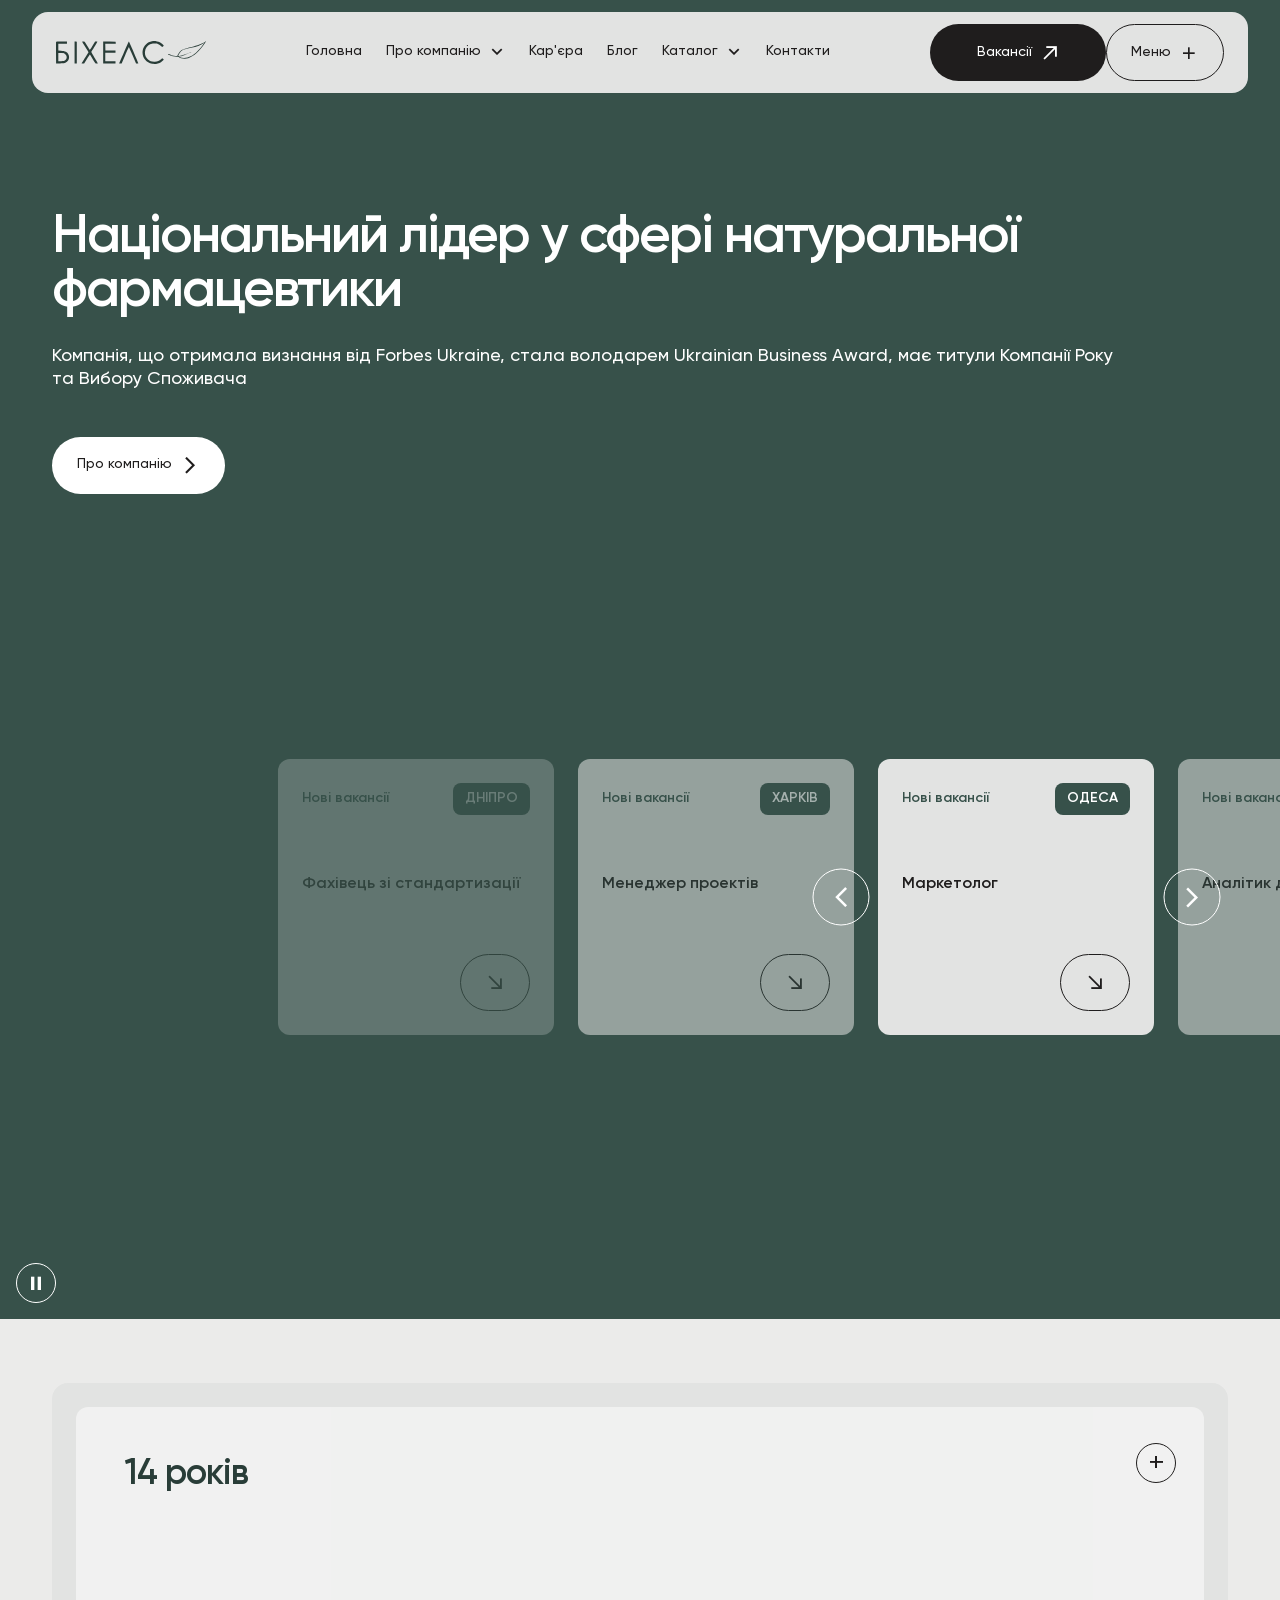
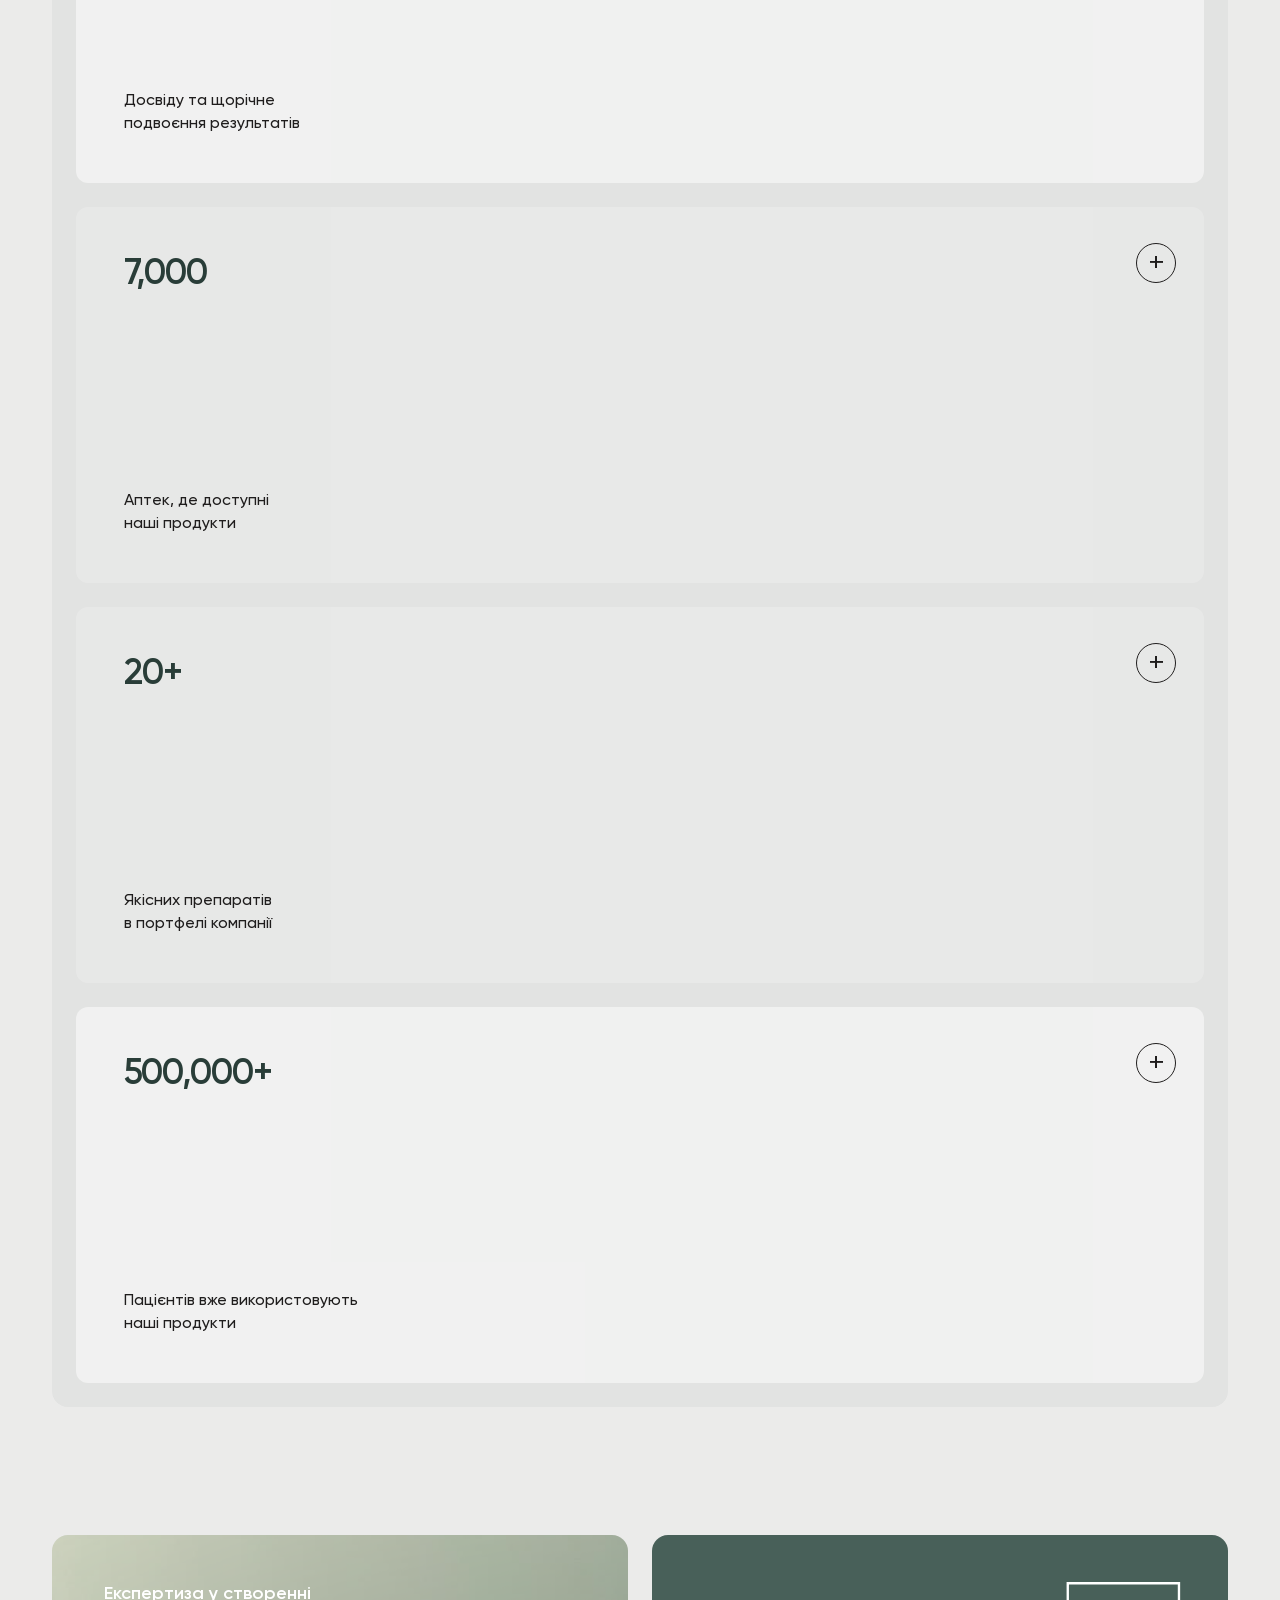
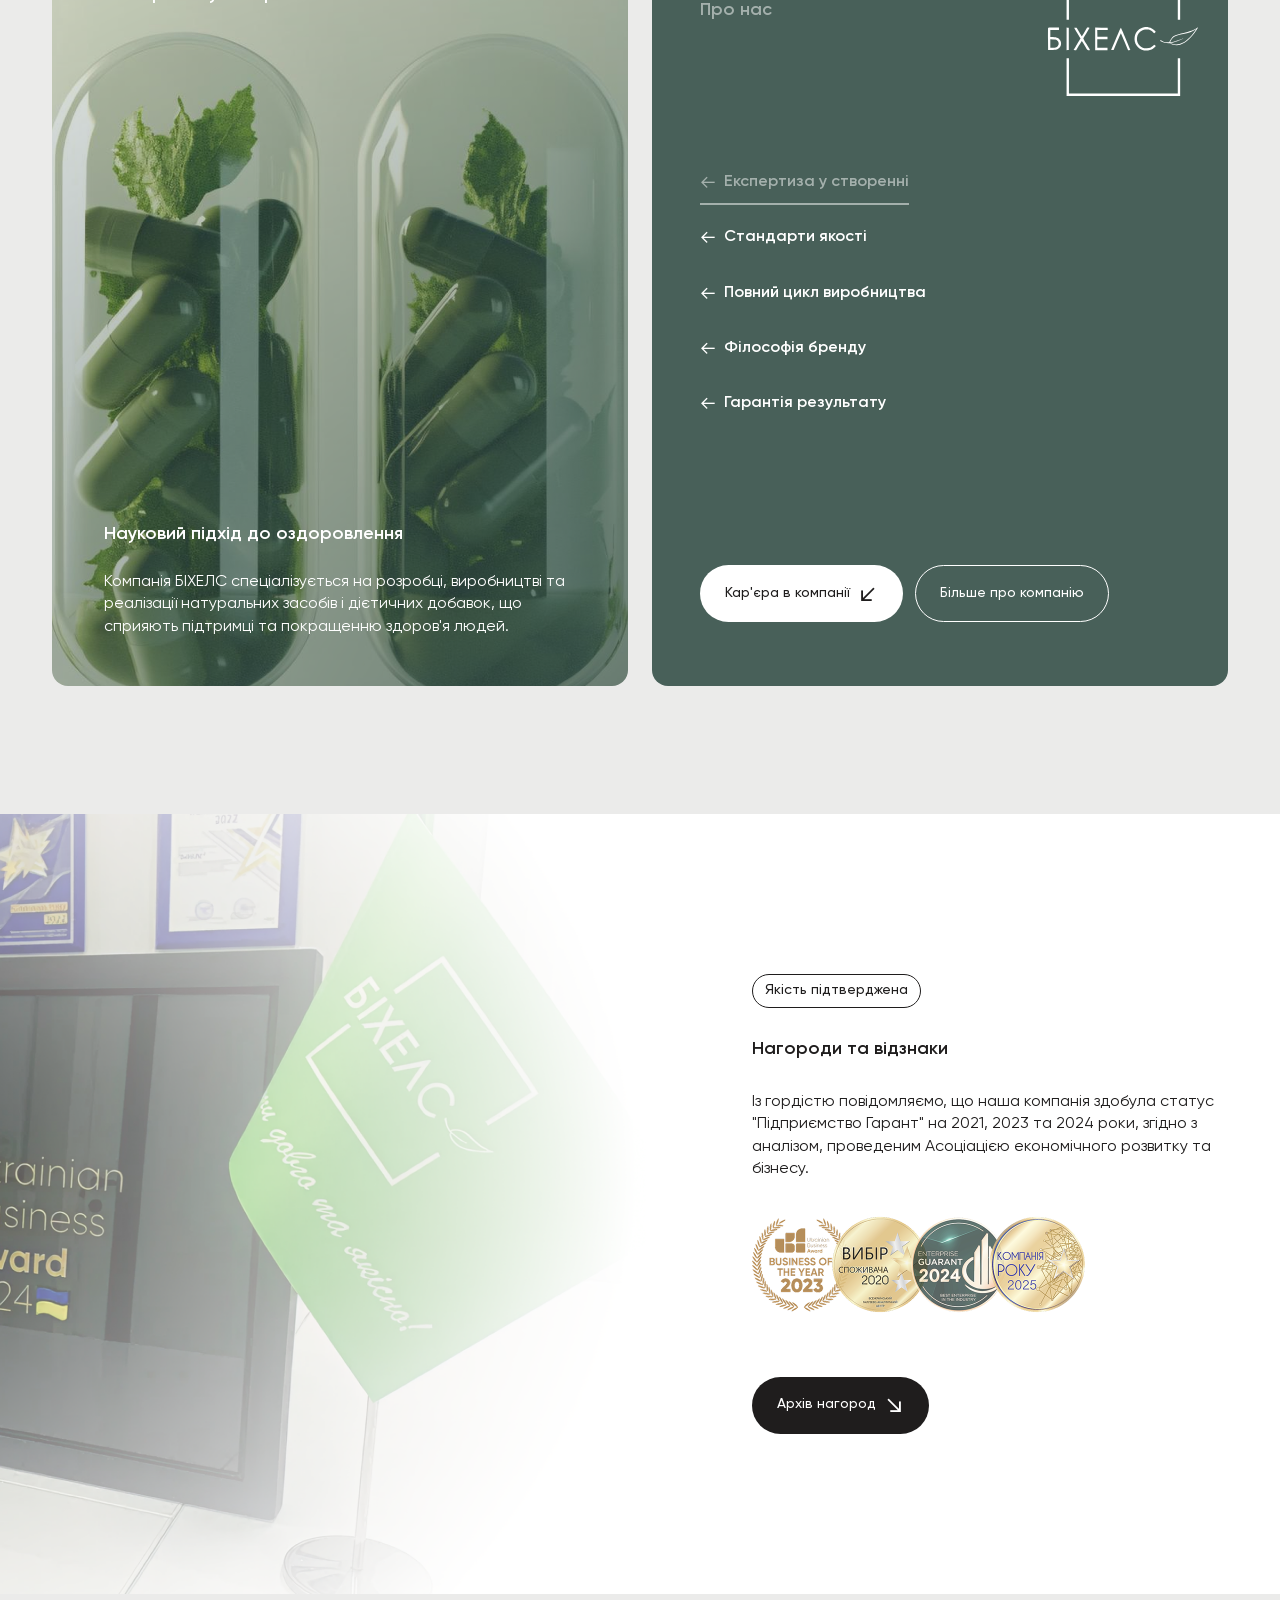
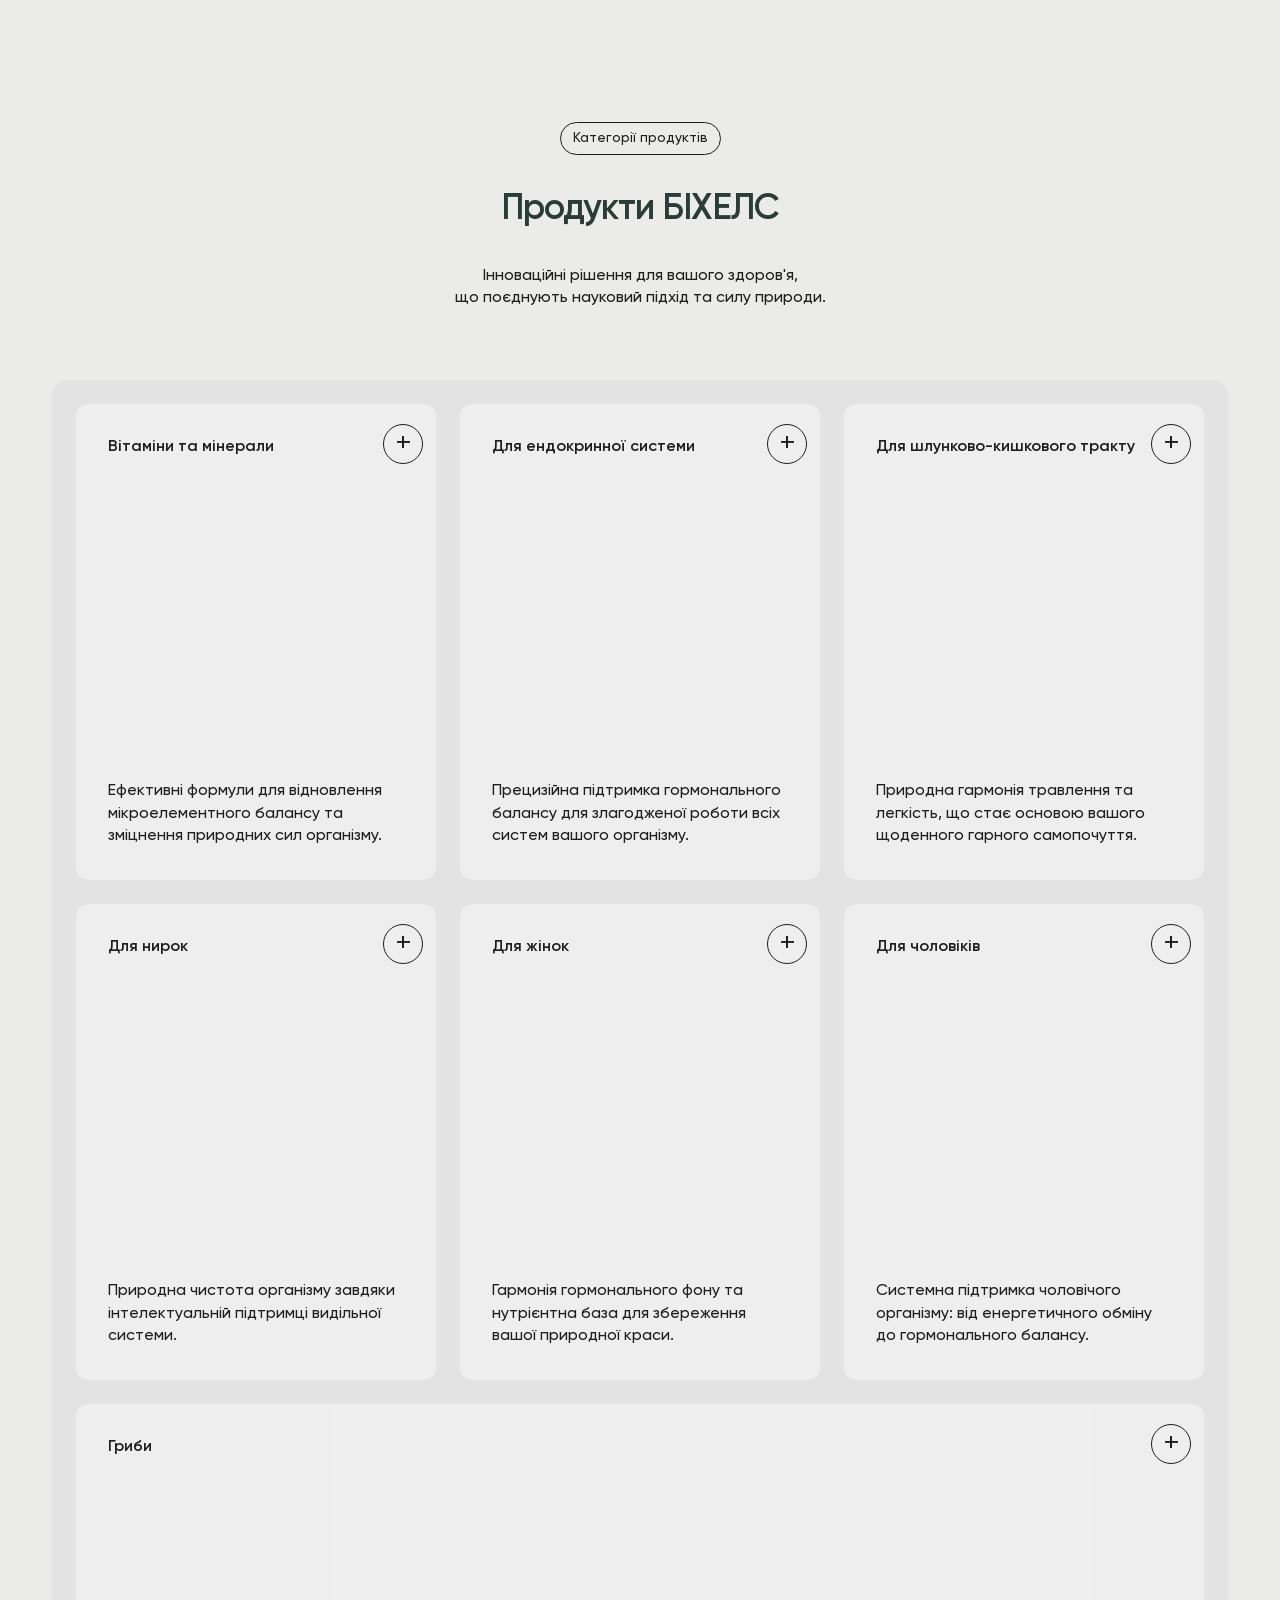
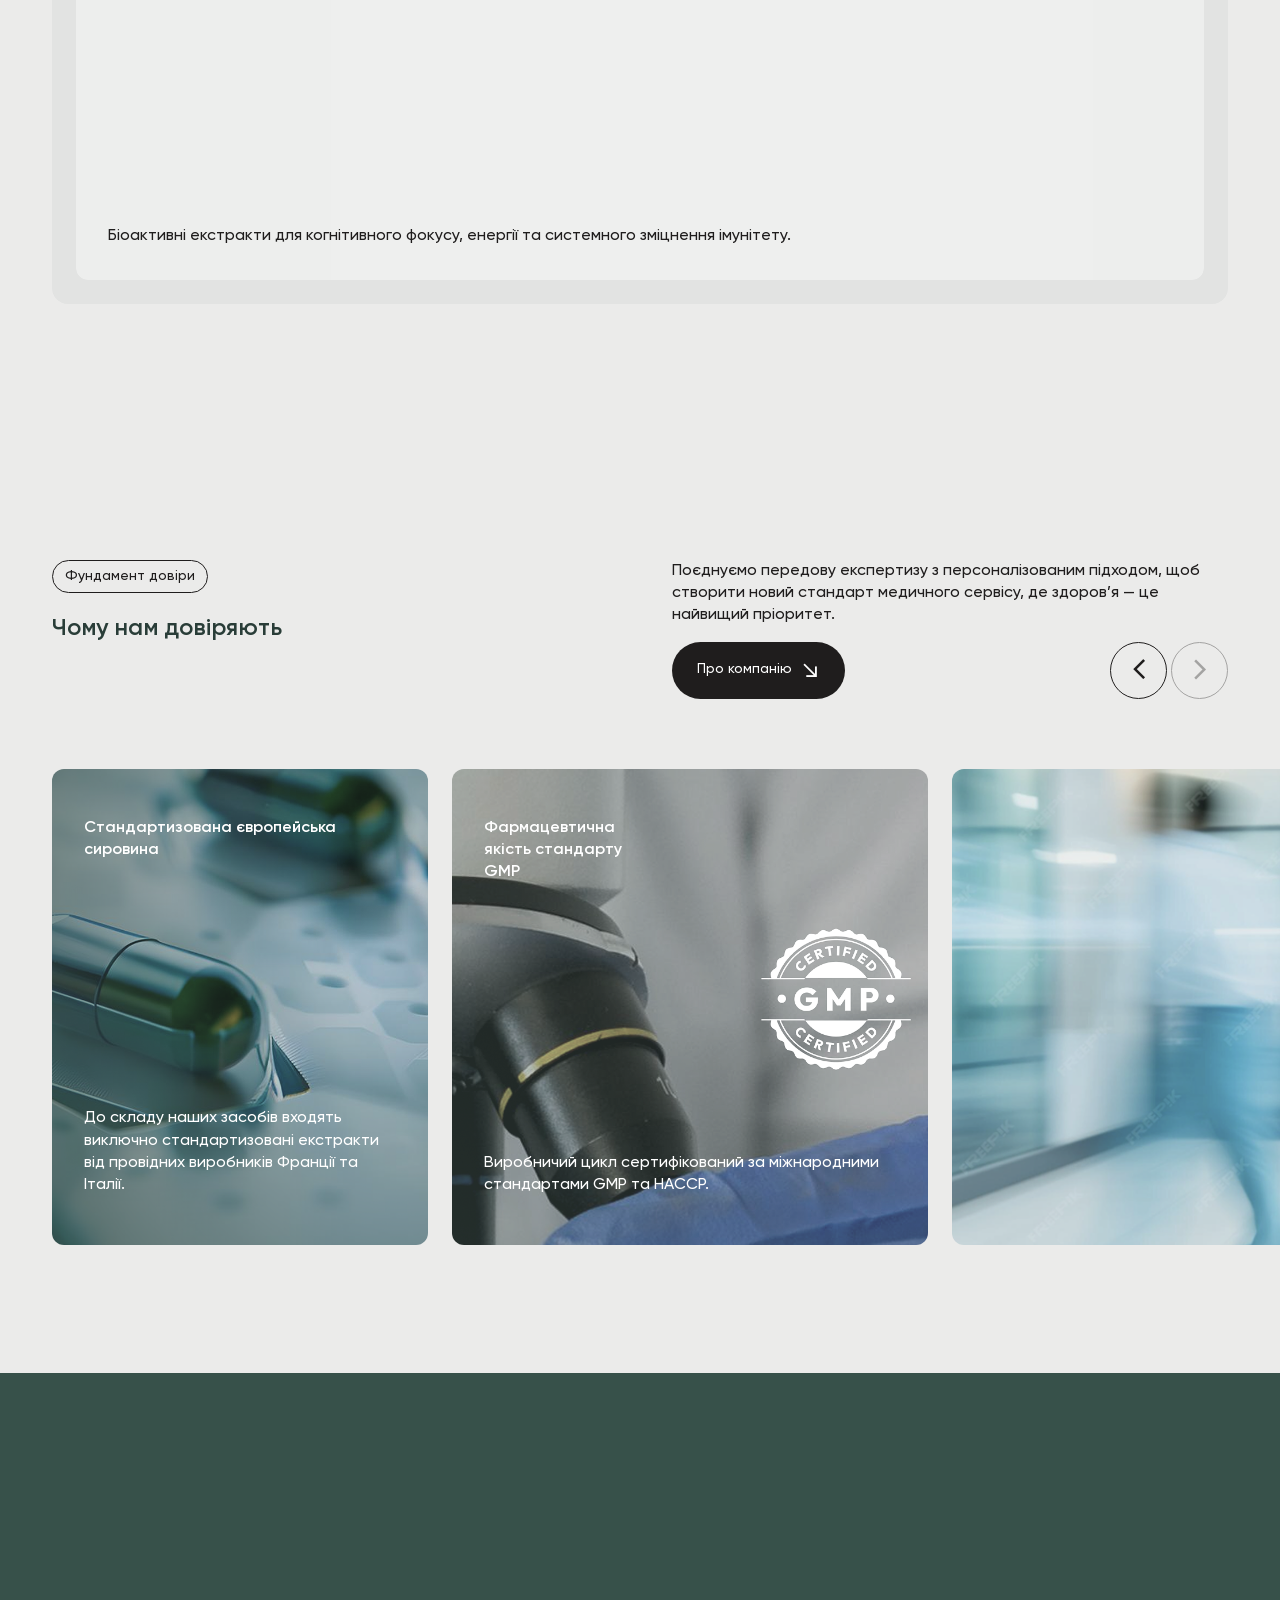
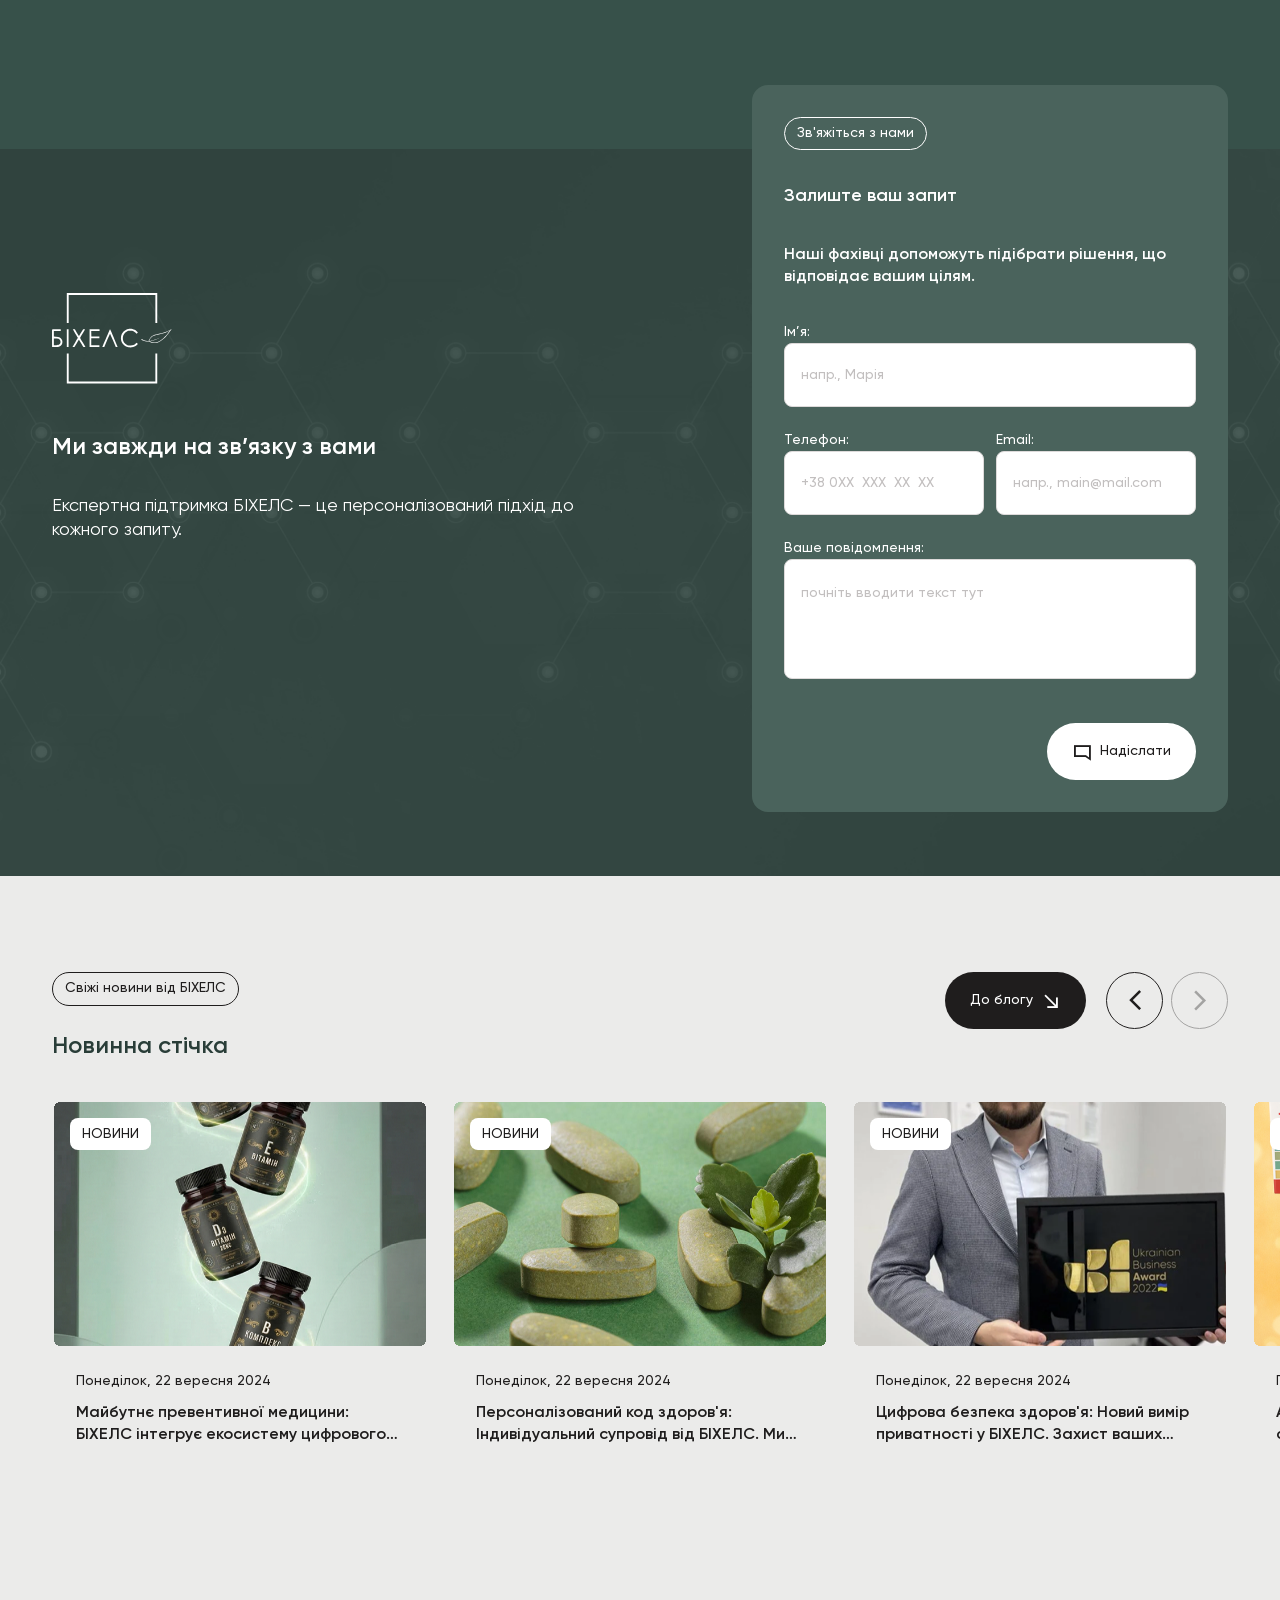
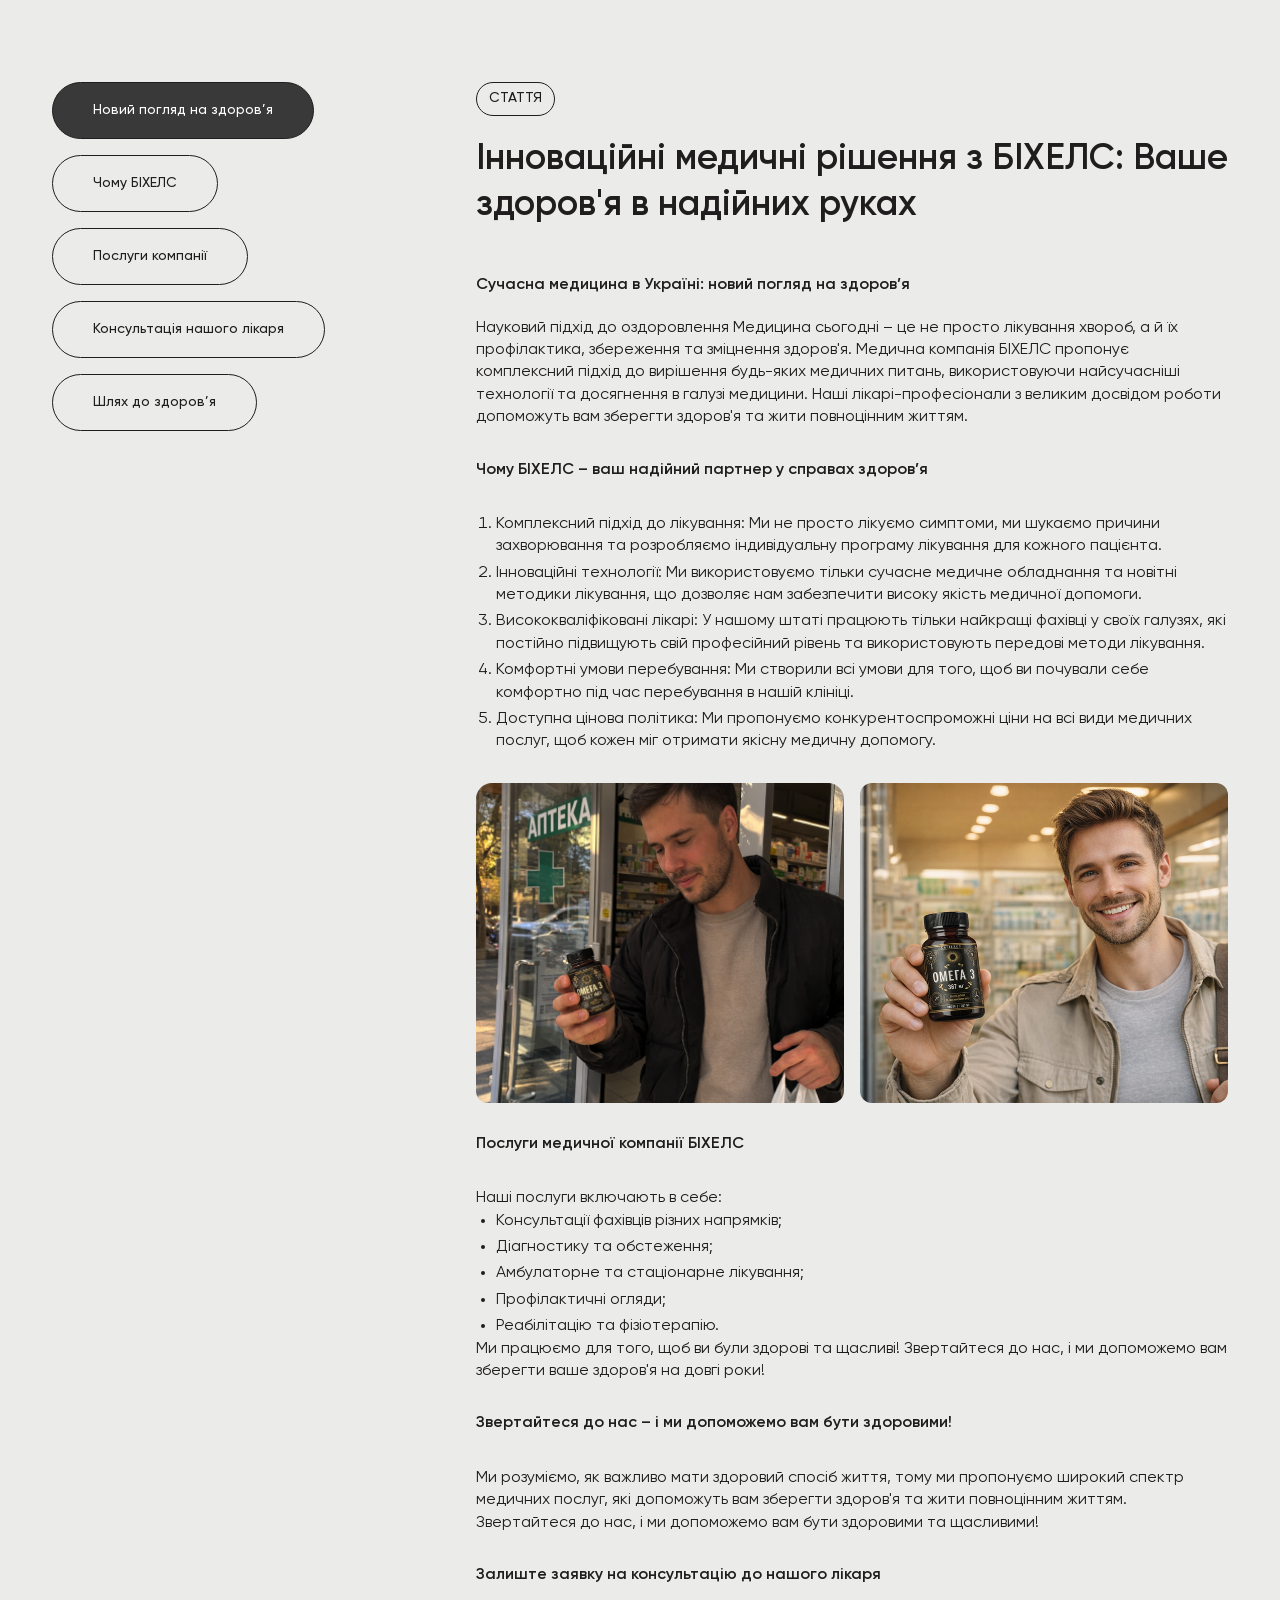
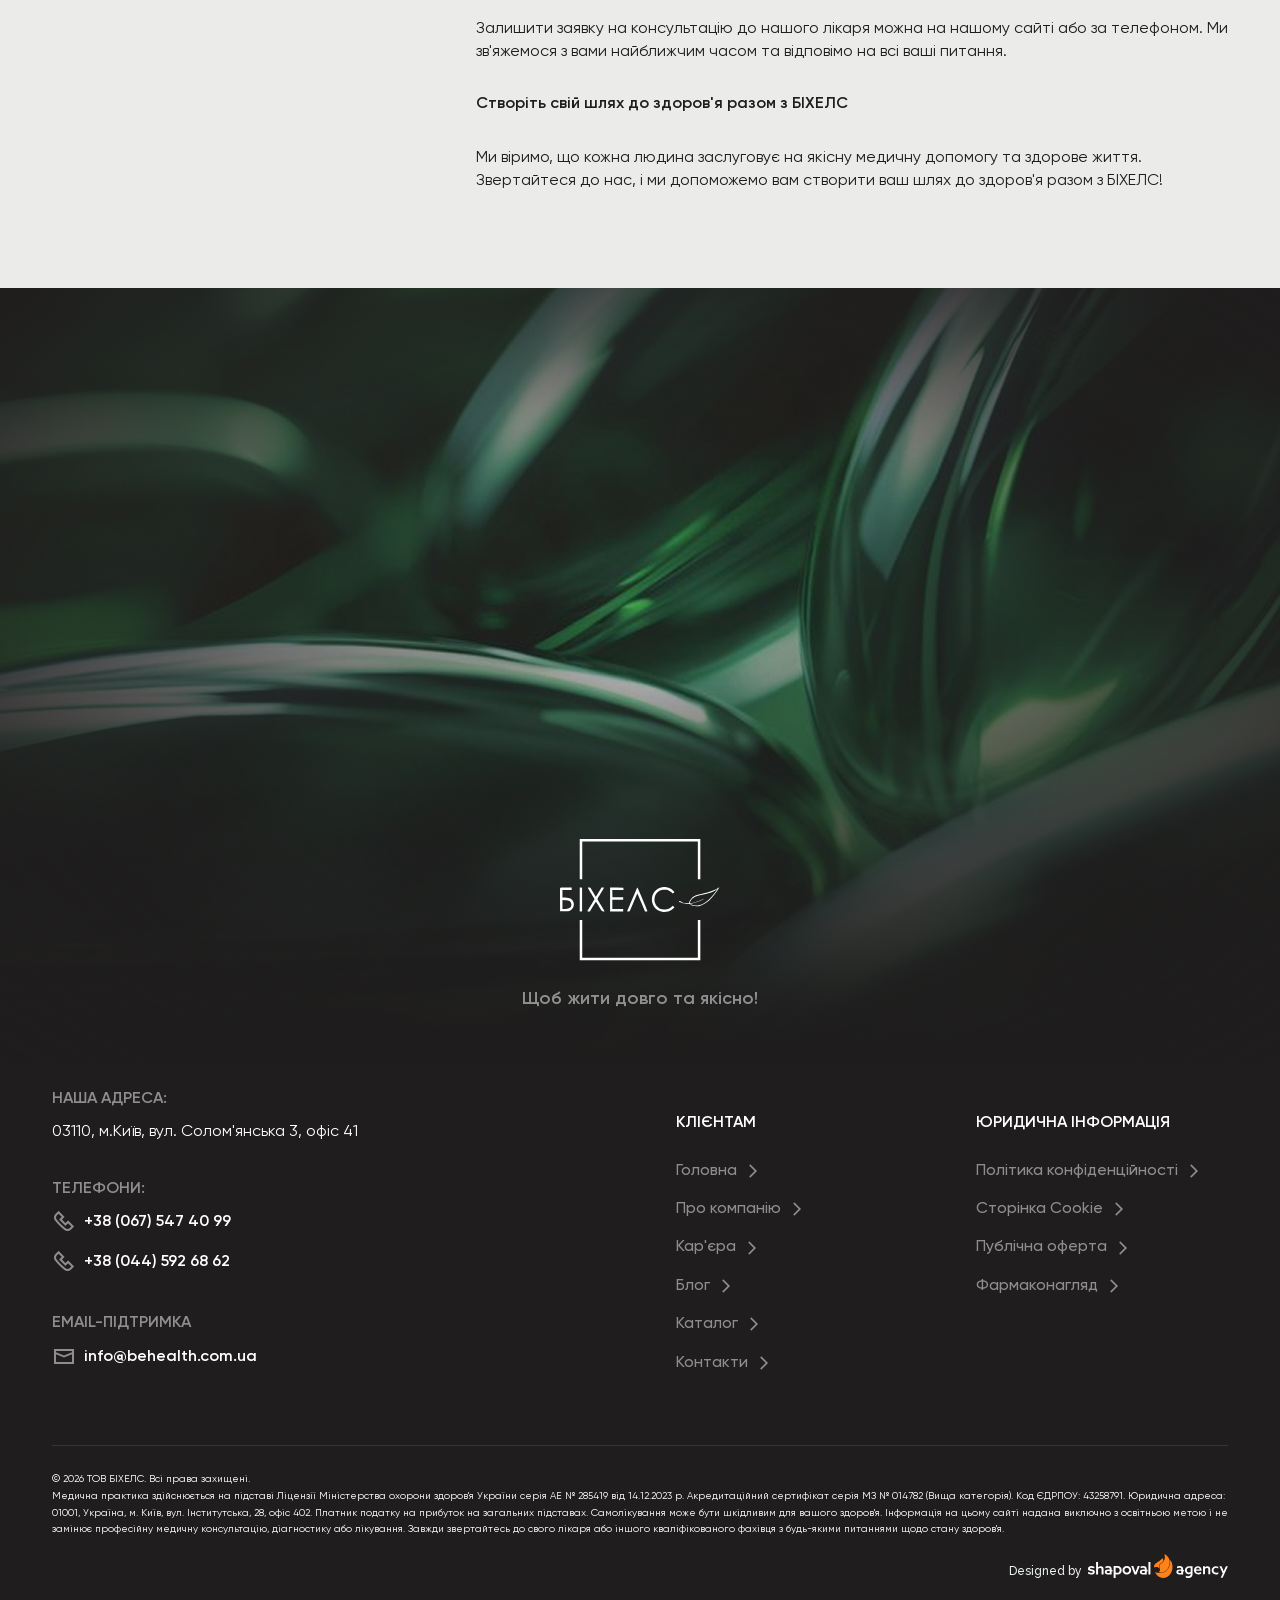
==== commit b7f64007: "fix" ====
--- a/index.html
+++ b/index.html
@@ -158,7 +158,7 @@
               class="icon-Namephone-m" aria-hidden="true"></i> +38 (067) 547 40 99</a>
           <a href="tel:+380445926862" class="mobile-menu__contact-link mobile-menu__contact-link--phone"><i
               class="icon-Namephone-m" aria-hidden="true"></i> +38 (044) 592 68 62</a>
-          <p class="mobile-menu__address-title">EMAIL-ПІДТРИМКА:</p>
+          <p class="mobile-menu__address-title">EMAIL-ПІДТРИМКА</p>
           <a href="mailto:info@behealth.com.ua" class="mobile-menu__contact-link mobile-menu__contact-link--email"><i
               class="icon-Nameemail-m" aria-hidden="true"></i> info@behealth.com.ua</a>
         </address>
@@ -518,7 +518,7 @@
           <span class="badge">Якість підтверджена</span>
           <h2 class="awards__title" id="awards-heading">Нагороди та відзнаки</h2>
           <div class="awards__description">
-            <p>Ми раді повідомити, що наша компанія здобула статус "Підприємство Гарант" на 2021, 2023 та 2024 роки,
+            <p>Із гордістю повідомляємо, що наша компанія здобула статус "Підприємство Гарант" на 2021, 2023 та 2024 роки,
               згідно з аналізом, проведеним Асоціацією економічного розвитку та бізнесу.</p>
           </div>
           <div class="awards__image">
@@ -843,7 +843,7 @@
                   </div>
                   <div class="news__card-content">
                     <time class="news__card-date" datetime="2024-09-22">Понеділок, 22 вересня 2024</time>
-                    <h3 class="news__card-title">Майбутнє превентивної медицини: «Біхелс» інтегрує екосистему цифрового
+                    <h3 class="news__card-title">Майбутнє превентивної медицини: БІХЕЛС інтегрує екосистему цифрового
                       моніторингу здоров'я. Новий стандарт догляду, що базується на інтелектуальному аналізі
                       біометричних даних у реальному часі.</h3>
                   </div>
@@ -861,7 +861,7 @@
                   </div>
                   <div class="news__card-content">
                     <time class="news__card-date" datetime="2024-09-22">Понеділок, 22 вересня 2024</time>
-                    <h3 class="news__card-title">Персоналізований код здоров'я: Індивідуальний супровід від Біхелс. Ми
+                    <h3 class="news__card-title">Персоналізований код здоров'я: Індивідуальний супровід від БІХЕЛС. Ми
                       відмовляємося від загальних протоколів на користь унікальної архітектури вашого благополуччя.</h3>
                   </div>
                 </a>
@@ -878,7 +878,7 @@
                   </div>
                   <div class="news__card-content">
                     <time class="news__card-date" datetime="2024-09-22">Понеділок, 22 вересня 2024</time>
-                    <h3 class="news__card-title">Цифрова безпека здоров'я: Новий вимір приватності у «Біхелс». Захист
+                    <h3 class="news__card-title">Цифрова безпека здоров'я: Новий вимір приватності у БІХЕЛС. Захист
                       ваших медичних даних за стандартами квантового шифрування майбутнього.</h3>
                   </div>
                 </a>
@@ -895,7 +895,7 @@
                   </div>
                   <div class="news__card-content">
                     <time class="news__card-date" datetime="2024-09-22">Понеділок, 22 вересня 2024</time>
-                    <h3 class="news__card-title">Архітектура довголіття: Регенеративні стратегії від Біхелс. Керуйте
+                    <h3 class="news__card-title">Архітектура довголіття: Регенеративні стратегії від БІХЕЛС. Керуйте
                       власним біологічним часом за допомогою молекулярних технологій та клітинного відновлення.</h3>
                   </div>
                 </a>
@@ -912,7 +912,7 @@
                   </div>
                   <div class="news__card-content">
                     <time class="news__card-date" datetime="2024-09-22">Понеділок, 22 вересня 2024</time>
-                    <h3 class="news__card-title">Майбутнє превентивної медицини: «Біхелс» інтегрує екосистему цифрового
+                    <h3 class="news__card-title">Майбутнє превентивної медицини: БІХЕЛС інтегрує екосистему цифрового
                       моніторингу здоров'я. Новий стандарт догляду, що базується на інтелектуальному аналізі
                       біометричних даних у реальному часі.</h3>
                   </div>
@@ -930,7 +930,7 @@
                   </div>
                   <div class="news__card-content">
                     <time class="news__card-date" datetime="2024-09-22">Понеділок, 22 вересня 2024</time>
-                    <h3 class="news__card-title">Персоналізований код здоров'я: Індивідуальний супровід від Біхелс. Ми
+                    <h3 class="news__card-title">Персоналізований код здоров'я: Індивідуальний супровід від БІХЕЛС. Ми
                       відмовляємося від загальних протоколів на користь унікальної архітектури вашого благополуччя.</h3>
                   </div>
                 </a>
@@ -952,7 +952,7 @@
                   на здоров’я</a>
               </li>
               <li class="article__sidebar-item">
-                <a href="#section-why" class="article__sidebar-link btn">Чому «Біхелс»</a>
+                <a href="#section-why" class="article__sidebar-link btn">Чому БІХЕЛС</a>
               </li>
               <li class="article__sidebar-item">
                 <a href="#section-services" class="article__sidebar-link btn">Послуги компанії</a>
@@ -969,19 +969,19 @@
         <div class="article__content">
           <div class="article__content-title">
             <span class="badge">СТАТТЯ</span>
-            <h2 id="article-heading">Інноваційні медичні рішення з «Біхелс»: Ваше здоров'я в надійних руках</h2>
+            <h2 id="article-heading">Інноваційні медичні рішення з БІХЕЛС: Ваше здоров'я в надійних руках</h2>
             <h3 class="article__content-subtitle" id="section-new-view">Сучасна медицина в Україні: новий погляд на
               здоров’я</h3>
             <div class="article__content-description">
               <p>Науковий підхід до оздоровлення
                 Медицина сьогодні – це не просто лікування хвороб, а й їх профілактика, збереження та зміцнення
-                здоров'я. Медична компанія «Біхелс» пропонує комплексний підхід до вирішення будь-яких медичних питань,
+                здоров'я. Медична компанія БІХЕЛС пропонує комплексний підхід до вирішення будь-яких медичних питань,
                 використовуючи найсучасніші технології та досягнення в галузі медицини. Наші лікарі-професіонали з
                 великим досвідом роботи допоможуть вам зберегти здоров'я та жити повноцінним життям.</p>
             </div>
           </div>
           <div class="article__content-text">
-            <h3 id="section-why">Чому «Біхелс» – ваш надійний партнер у справах здоров’я</h3>
+            <h3 id="section-why">Чому БІХЕЛС – ваш надійний партнер у справах здоров’я</h3>
             <div class="article__content-description">
               <ol>
                 <li>Комплексний підхід до лікування: Ми не просто лікуємо симптоми, ми шукаємо причини захворювання та
@@ -1008,7 +1008,7 @@
             </div>
           </div>
           <div class="article__content-text">
-            <h3 id="section-services">Послуги медичної компанії «Біхелс»</h3>
+            <h3 id="section-services">Послуги медичної компанії БІХЕЛС</h3>
             <div class="article__content-description">
               <p>Наші послуги включають в себе:</p>
               <ul>
@@ -1038,10 +1038,10 @@
             </div>
           </div>
           <div class="article__content-text">
-            <h3 id="section-path">Створіть свій шлях до здоров'я разом з «Біхелс»</h3>
+            <h3 id="section-path">Створіть свій шлях до здоров'я разом з БІХЕЛС</h3>
             <div class="article__content-description">
               <p>Ми віримо, що кожна людина заслуговує на якісну медичну допомогу та здорове життя. Звертайтеся до нас,
-                і ми допоможемо вам створити ваш шлях до здоров'я разом з «Біхелс»!</p>
+                і ми допоможемо вам створити ваш шлях до здоров'я разом з БІХЕЛС!</p>
             </div>
           </div>
         </div>
@@ -1087,7 +1087,7 @@
             </li>
           </ul>
 
-          <p class="footer__contacts-label">EMAIL-ПІДТРИМКА:</p>
+          <p class="footer__contacts-label">EMAIL-ПІДТРИМКА</p>
           <a href="mailto:info@behealth.com.ua" class="footer__contacts-link footer__contacts-link--email">
             <i class="icon-Nameemail-m" aria-hidden="true"></i>
             info@behealth.com.ua
@@ -1157,7 +1157,7 @@
       <div class="footer__bottom">
         <div class="footer__bottom-contents">
           <p class="footer__bottom-copy">
-            <small>© 2026 ТОВ «Біхелс». Всі права захищені.</small>
+            <small>© 2026 ТОВ БІХЕЛС. Всі права захищені.</small>
           </p>
           <p class="footer__bottom-legal">
             <small>Медична практика здійснюється на підставі Ліцензії Міністерства охорони здоров'я України серія АЕ
--- a/css/style.css
+++ b/css/style.css
@@ -5981,17 +5981,371 @@
   z-index: 1;
 }
 
-
-
-
-
-
-
-
-
-
-
-
+.catalog-article-news {
+  padding: 64px 16px;
+  background: var(--color-white);
+}
+
+.catalog-article-news  .news__header-right {
+  margin-left: 0;
+}
+
+.catalog-article-news  .news__slide {
+  width: 248px;
+}
+
+.news__card-image {
+  height: 248px;
+}
+
+.catalog-article-news  .news__card-image  .news__card-badge {
+  left: auto;
+  right: 16px;
+}
+
+.catalog-article-news  .news__card-title {
+  min-height: auto;
+}
+
+.catalog-article-news  .news__card-content {
+  gap: 4px;
+}
+
+.catalog--catalog__sidebar {
+  display: block;
+  position: fixed;
+  top: 0;
+  left: -100%;
+  width: 288px;
+  height: 100%;
+  overflow-y: auto;
+  z-index: 1000;
+  background: #fff;
+  transition: all 0.4s;
+}
+
+.catalog--catalog__sidebar.is-open {
+  left: 0;
+}
+
+.catalog--catalog__sidebar-header {
+  padding: 8px 16px;
+  display: flex;
+  align-items: center;
+  justify-content: space-between;
+  border-bottom: 1px solid #CCCACA;
+  margin-bottom: 32px;
+}
+
+body.filter-open {
+  overflow: hidden;
+}
+
+body.filter-open::before {
+  content: '';
+  position: fixed;
+  inset: 0;
+  background: rgba(0, 0, 0, 0.25);
+  z-index: 999;
+}
+
+.catalog--catalog__sidebar-header h3 {
+  color:#1F1D1D;
+  font-size: var(--fs-24);
+  font-weight: var(--fw-semibold);
+  line-height: 1.4;
+  letter-spacing: 0;
+}
+
+.btn-filter-close {
+  padding: 16px 24px;
+  border-radius: 99px;
+  border: 1.5px solid #1F1D1D;
+}
+
+.catalog--catalog__sidebar-search {
+  width: calc(100% - 32px);
+  margin: 0 auto 32px auto;
+  display: flex;
+  flex-direction: column;
+  align-items: flex-start;
+  gap: 20px;
+  flex: 1 0 0;
+}
+
+.catalog--catalog__sidebar-search label {
+  color: #1F1D1D;
+  font-size: var(--fs-24);
+  font-weight: var(--fw-semibold);
+  line-height: 1.4;
+  letter-spacing: 0;
+}
+
+.catalog--catalog__sidebar-filter {
+  padding: 0 16px 16px 16px;
+  display: flex;
+  flex-direction: column;
+  align-items: flex-start;
+  gap: 20px;
+  flex: 1 0 0;
+}
+
+.catalog--catalog__sidebar-filter h3 {
+  color: #1F1D1D;
+  font-size: var(--fs-24);
+  font-style: normal;
+  font-weight: var(--fw-semibold);
+  line-height: 1.4;
+  letter-spacing: 0;
+}
+
+.catalog--catalog__sidebar-list {
+  display: flex;
+  flex-direction: column;
+}
+
+.catalog--catalog__sidebar-item {
+  display: flex;
+}
+
+.catalog--catalog__sidebar-link {
+  padding: 16px 24px;
+  border-radius: 99px;
+  background: #FFF;
+  color: #1F1D1D;
+  font-size: var(--fs-16);
+  font-weight: var(--fw-medium);
+  line-height: 1.4;
+  letter-spacing: 0;
+  border: 1.5px solid transparent;
+  transition: all 0.4s;
+}
+
+.catalog--catalog__sidebar-link.is-active {
+  border: 1.5px solid #fff;
+  background: #37514A;
+  color: #fff;
+}
+
+.catalog--catalog__sidebar-link:hover {
+  border: 1.5px solid #fff;
+  background: #37514A;
+  color: #fff;
+}
+
+.catalog--catalog__sidebar-link:active {
+  border: 1.5px solid #fff;
+  background: #37514A;
+  color: #fff;
+}
+
+.catalog--catalog {
+  padding: 32px 16px 24px 16px;
+  background:#FFF;
+}
+
+.catalog--catalog__products {
+  margin-bottom: 24px;
+  display: flex;
+  flex-direction: column;
+  align-items: flex-start;
+  gap: 48px;
+  align-self: stretch;
+}
+
+.catalog--catalog__products-name {
+  overflow: hidden;
+  text-overflow: ellipsis;
+  white-space: nowrap;
+  max-width: 100%;
+  font-size: var(--fs-16);
+  font-weight: var(--fw-medium);
+  color: var(--color-ink-source);
+}
+
+.catalog--catalog__products-filter {
+  display: flex;
+  justify-content: center;
+  align-items: center;
+  gap: 8px;
+  padding: 8px 24px;
+  border-radius: 99px;
+  background: #1F1D1D;
+  color: #FFF;
+  font-size: var(--fs-16);
+  font-weight: var(--fw-medium);
+  line-height: 1.4;
+  letter-spacing: 0;
+  min-height: 57px;
+  width: 100%;
+}
+
+.btn--filter-open {
+  display: flex;
+  justify-content: center;
+  align-items: center;
+  gap: 8px;
+}
+
+.catalog--catalog__products-name {
+  padding: 7px 12px;
+  border-radius:  99px;
+  border: 1.5px solid #FFF;
+  color: #FFF;
+  font-size: var(--fs-16);
+  font-weight: var(--fw-medium);
+  line-height: 1.4;
+  letter-spacing: 0;
+}
+
+.catalog--catalog__products-all {
+  margin-left: auto;
+  color: #1F1D1D;
+  text-align: right;
+  font-size: var(--fs-16);
+  font-weight: var(--fw-medium);
+  line-height: 1.4;
+  letter-spacing: var(--font-spacing-0, 0);
+}
+
+.catalog--catalog__products-list {
+  display: flex;
+  align-items: flex-start;
+  align-content: flex-start;
+  gap: 24px 16px;
+  align-self: stretch;
+  flex-wrap: wrap;
+}
+
+.catalog--catalog__products-list .news__card {
+  min-width: 168px;
+  flex: 1 0 0;
+}
+
+.catalog--catalog__products-list .news__card-image {
+  height: 173px;
+  background: #EBEBEA;
+}
+
+.catalog--catalog__products-list .news__card-image img {
+  width: 100%;
+  height: 100%;
+  object-fit: contain;
+}
+
+.catalog--catalog__products-list .news__card-badge {
+  right: 16px;
+  left: auto;
+}
+
+.catalog--catalog__products-list .news__card-title {
+  min-height: auto;
+}
+
+.catalog--catalog__products-cards {
+  margin-top: 24px;
+  margin-bottom: 32px;
+  padding: 24px 16px;
+  border-radius: var(--fs-24);
+  background: #EBEBEA;
+  display: flex;
+  justify-content: flex-end;
+  align-items: center;
+  align-content: center;
+  gap: 24px;
+  flex: 1 0 0;
+  flex-wrap: wrap;
+}
+
+.catalog--catalog__products-cards-content {
+  display: flex;
+  flex-direction: column;
+  align-items: flex-start;
+  gap: 24px;
+  align-self: stretch;
+}
+
+.catalog--catalog__products-cards-content h3 {
+  color:#000;
+  font-size: var(--fs-24);
+  font-weight: var(--fw-semibold);
+  line-height: 1.4;
+  letter-spacing: 0;
+}
+
+.catalog--catalog__products-cards-content p {
+  color: #1F1D1D;
+  font-size: var(--fs-14);
+  font-weight: var(--fw-regular);
+  line-height: 1.4;
+  letter-spacing: 0;
+}
+
+.catalog--catalog__products-cards-link {
+  min-height: 57px;
+  padding: 16px 24px;
+  border-radius: 99px;
+  color:#1F1D1D;
+  font-size: var(--fs-16);
+  font-weight: var(--fw-medium);
+  line-height: 1.4;
+  letter-spacing: 0;
+  border: 1.5px solid #1F1D1D;
+  transition: all 0.4s;
+}
+
+.catalog--catalog__products-cards-link:hover {
+  background:#3A3939;
+}
+
+.catalog--catalog__products-cards-link:active {
+  background:#3A3939;
+}
+
+
+
+
+
+
+
+
+
+
+
+
+
+
+
+
+
+
+
+
+
+
+
+@media (min-width: 1280px) {
+  .catalog--catalog__sidebar {
+    display: block;
+    position: static;
+    height: auto;
+    overflow-y: visible;
+    box-shadow: none;
+    z-index: auto;
+  }
+
+  body.filter-open::before {
+    display: none;
+  }
+
+  .btn--filter-open {
+    display: none;
+  }
+
+  .btn-filter-close {
+    display: none;
+  }
+}
 
 
 
@@ -7612,6 +7966,79 @@
   .about--hero .container {
     min-height: auto;
   }
+
+  .news__card-image {
+    height: 248px;
+  }
+
+  .catalog--catalog {
+    padding: 64px 52px 96px 52px;
+  }
+
+  .catalog--catalog .container {
+    display: flex;
+    gap: 48px;
+    flex-direction: row;
+  }
+
+  .catalog--catalog__sidebar {
+    max-width: 252px;
+    width: 100%;
+    flex: 1 0 0;
+    flex-shrink: 0;
+  }
+
+  .catalog--catalog-boxs {
+    flex: 1 0 0;
+  }
+
+  .catalog--catalog__sidebar-header {
+    display: none;
+  }
+
+  .catalog--catalog__sidebar-search {
+    width: 100%;
+    margin-bottom: 48px;
+  }
+
+  .catalog--catalog__sidebar-filter {
+    padding: 0;
+  }
+
+  .catalog--catalog__sidebar-list {
+    gap: 8px;
+  }
+
+  .catalog--catalog__products-filter {
+    display: none;
+  }
+
+  .catalog--catalog__products {
+    margin-bottom: 32px;
+  }
+
+  .catalog--catalog__products-list {
+    gap: 48px 24px;
+  }
+
+  .catalog--catalog__products-list .news__card {
+    min-width: 248px;
+  }
+
+  .catalog--catalog__products-list .news__card-image {
+    height: 276px;
+  }
+
+  .catalog--catalog__products-cards {
+    margin-top: 32px;
+    margin-bottom: 64px;
+    padding: 48px 32px;
+    flex-direction: row;
+  }
+
+  .catalog--catalog__products-cards-content {
+    flex: 1 0 0;
+  }
 }
 
 /* ── Contact Success Modal ── */
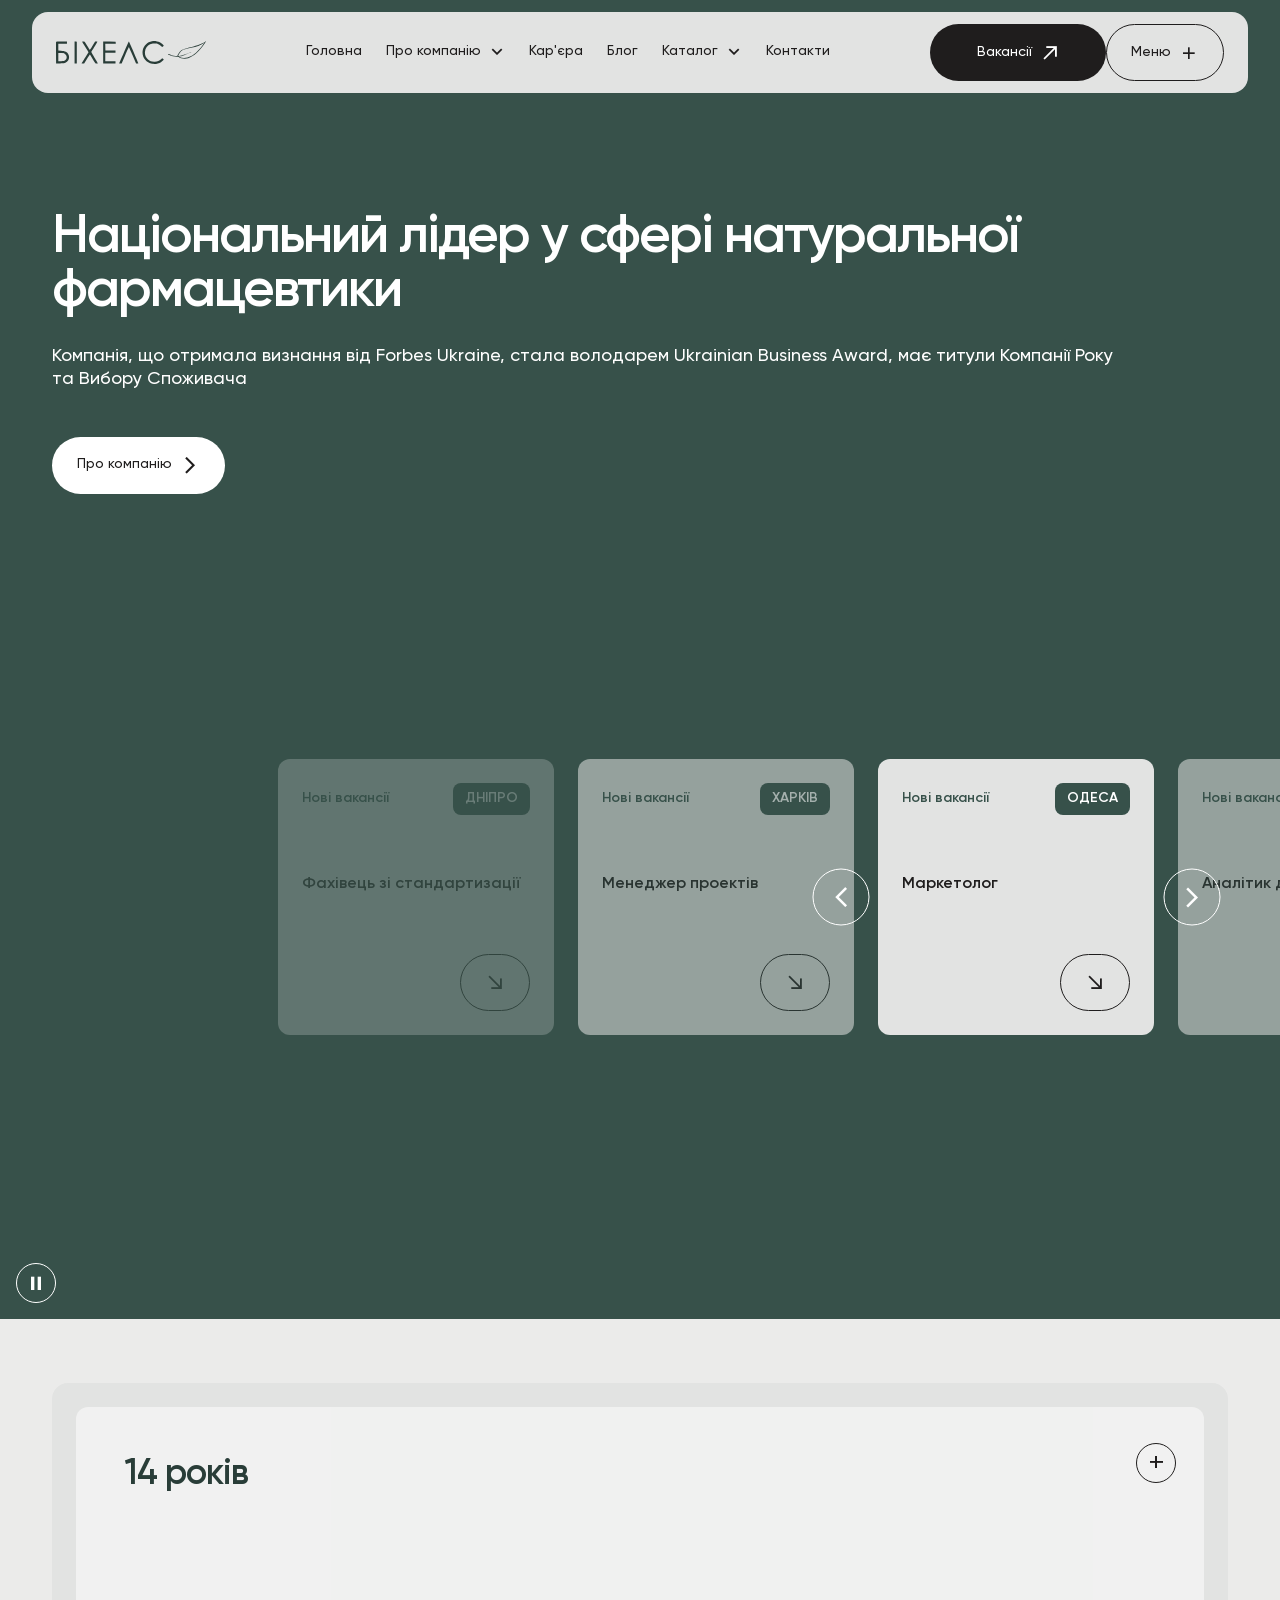
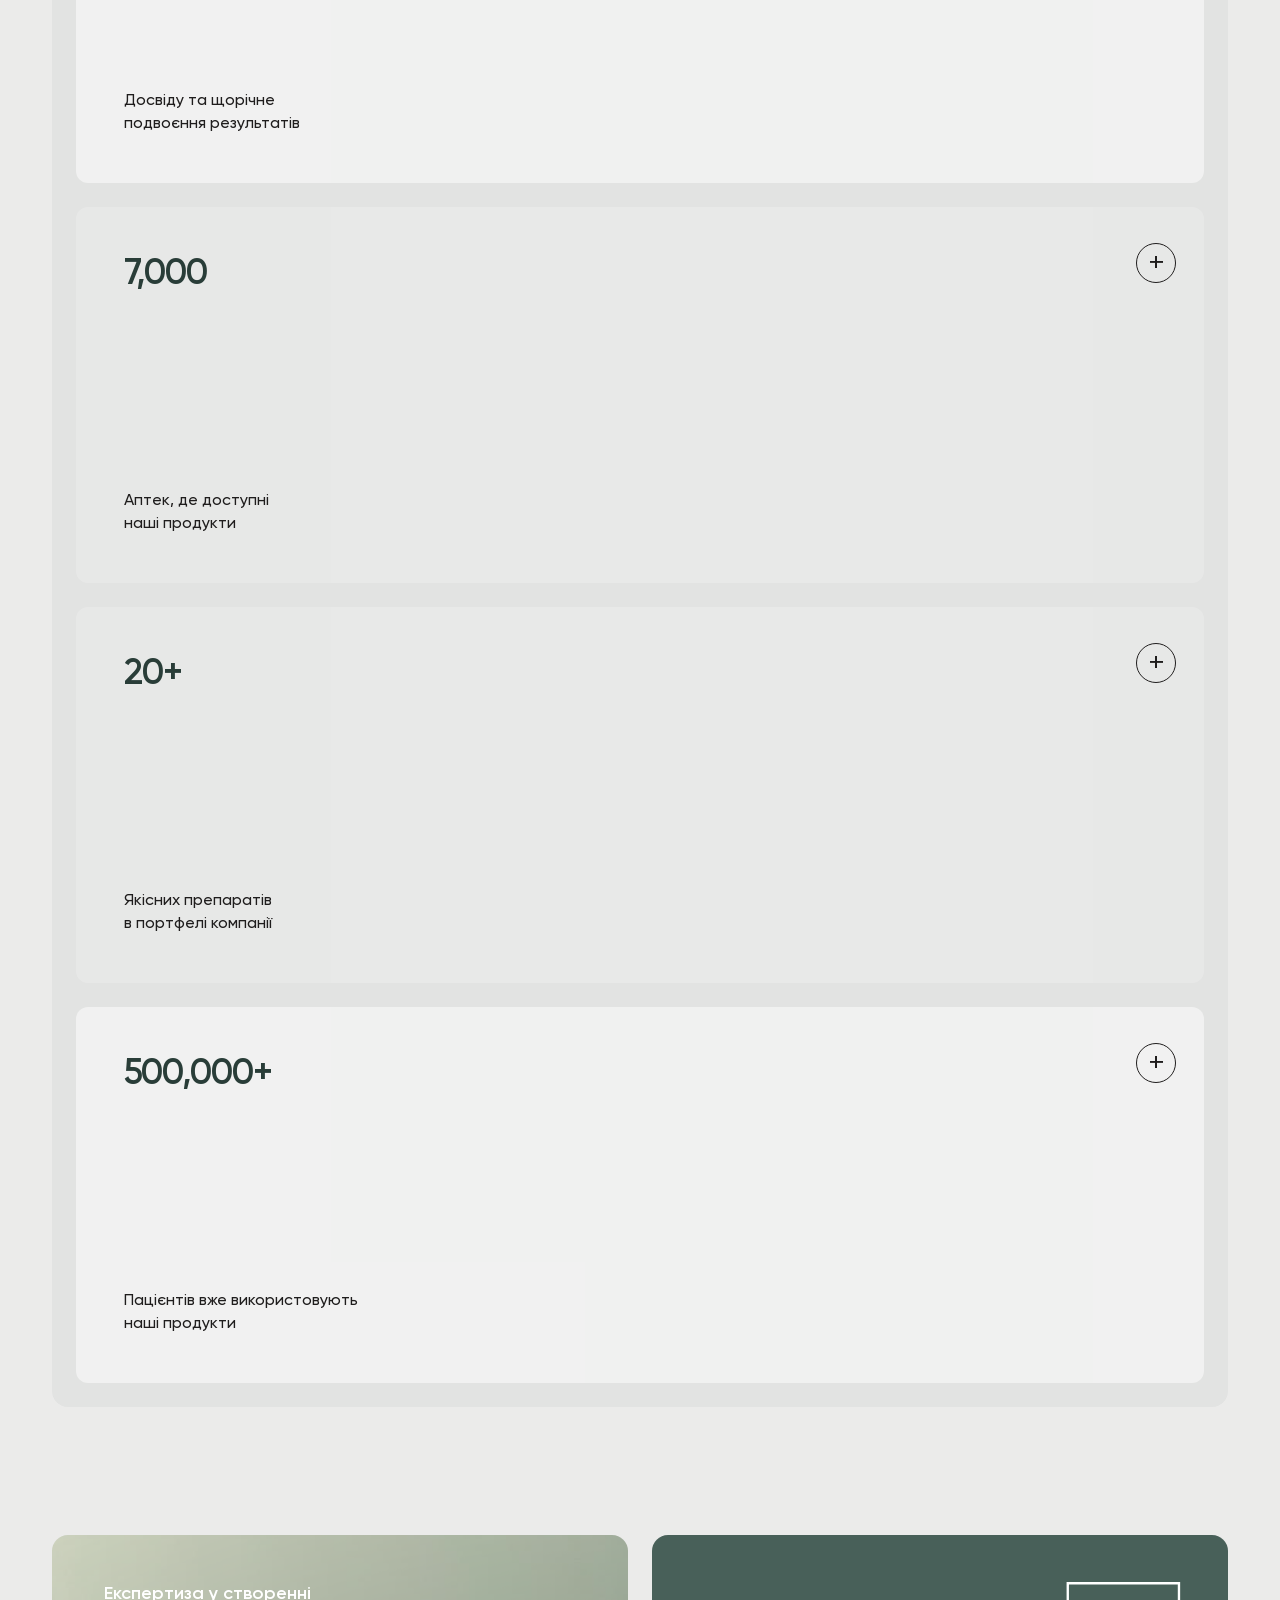
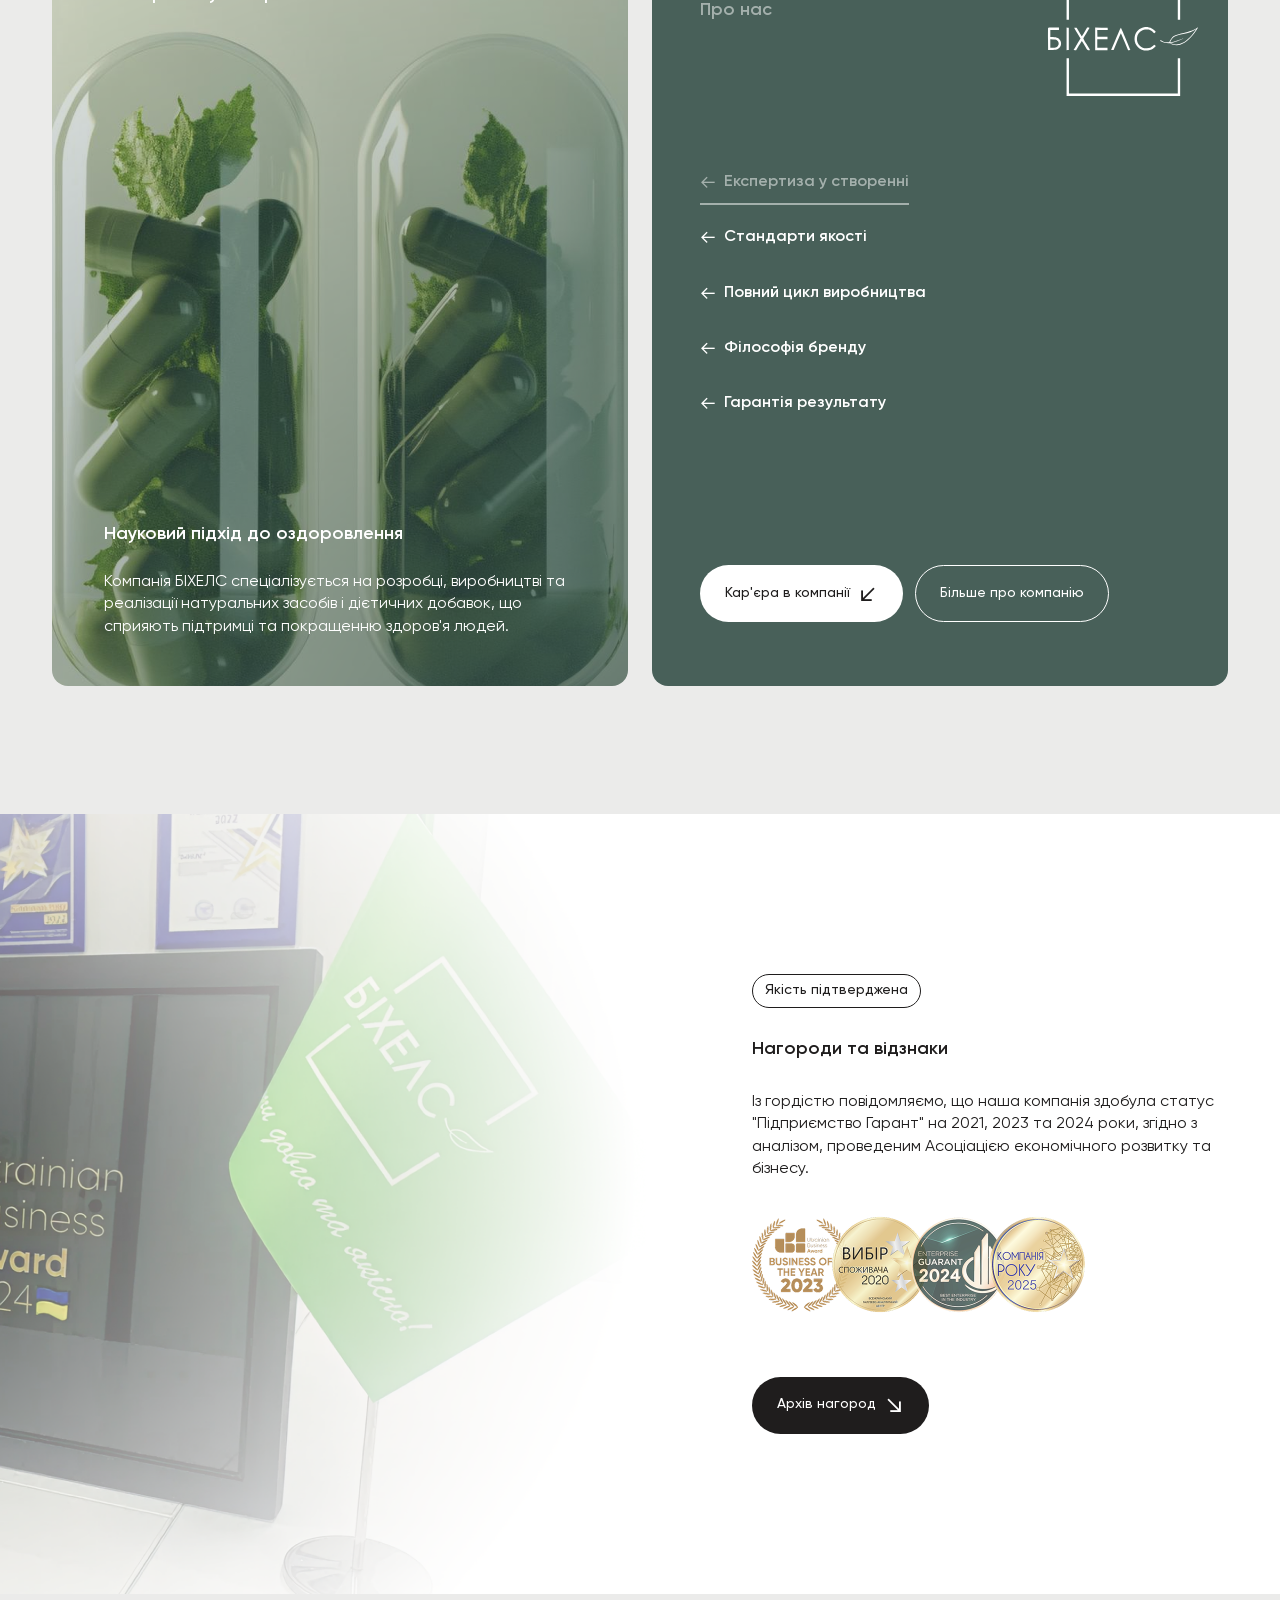
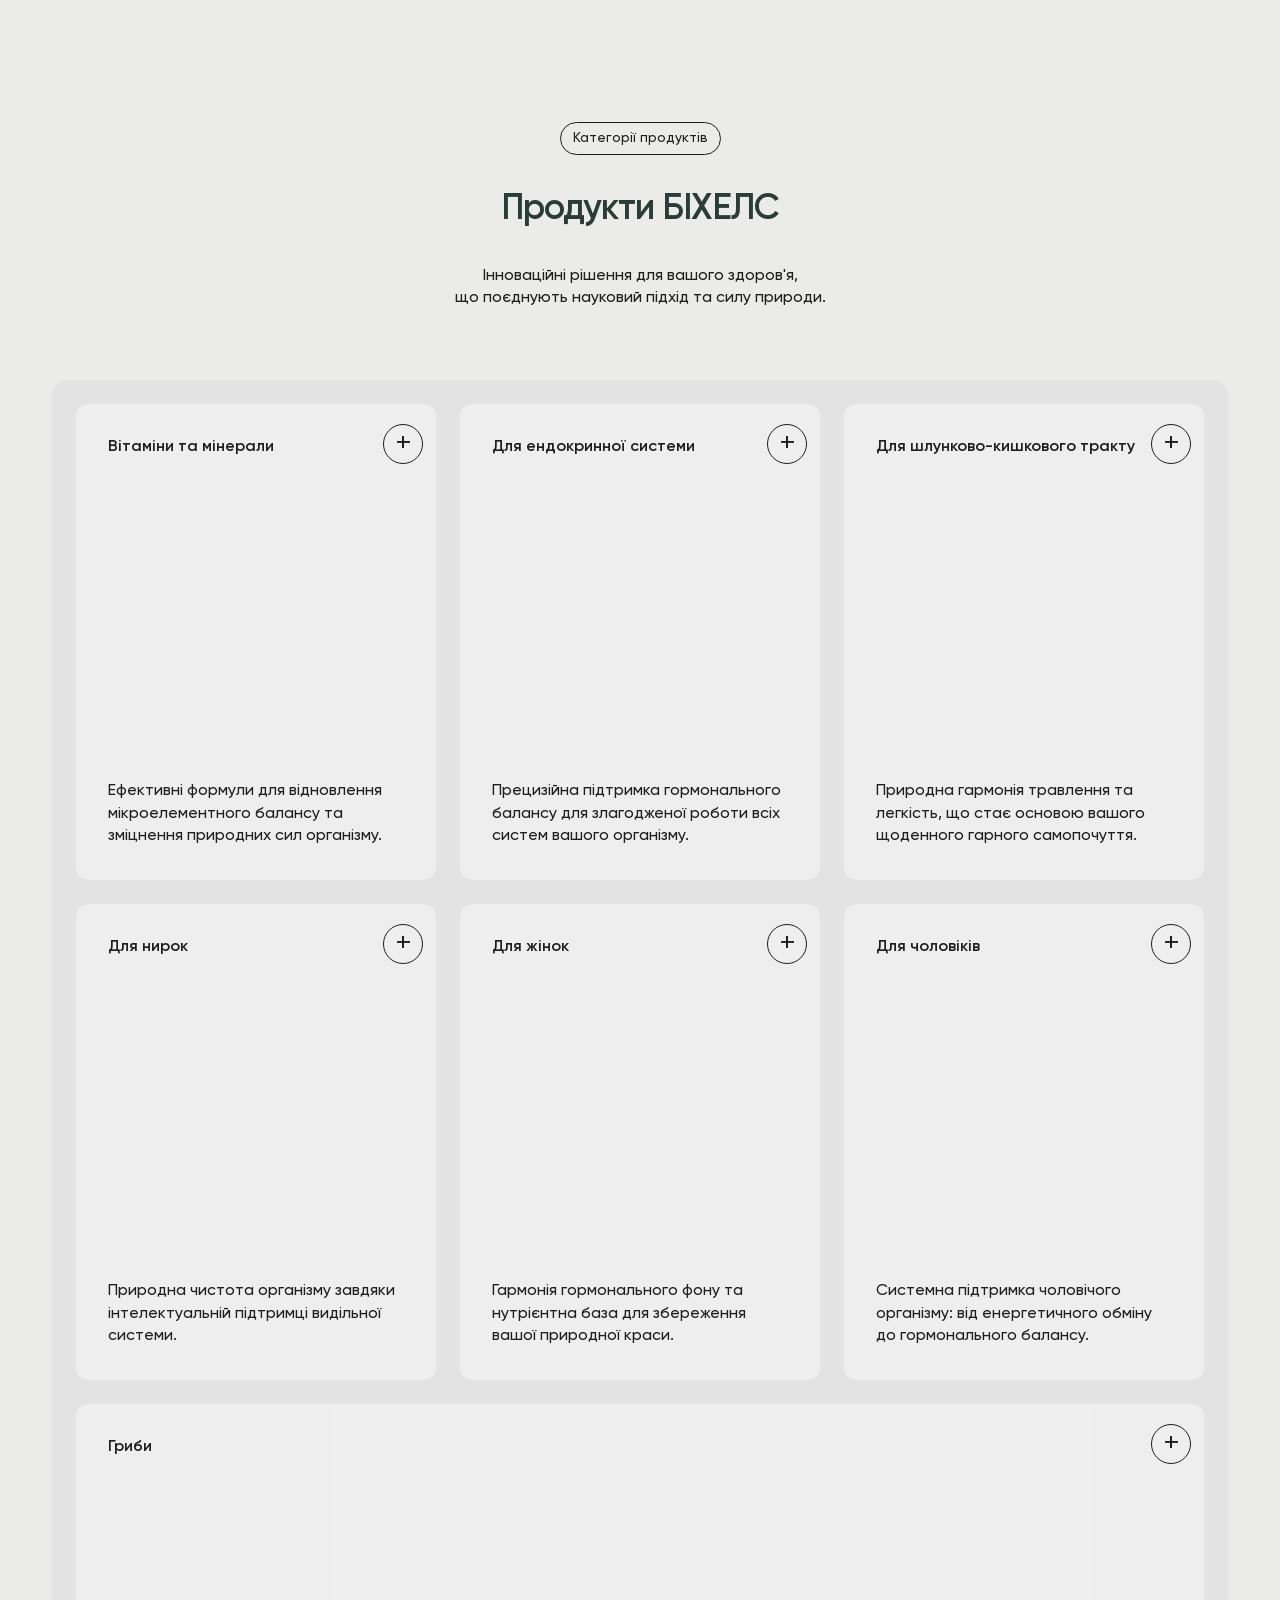
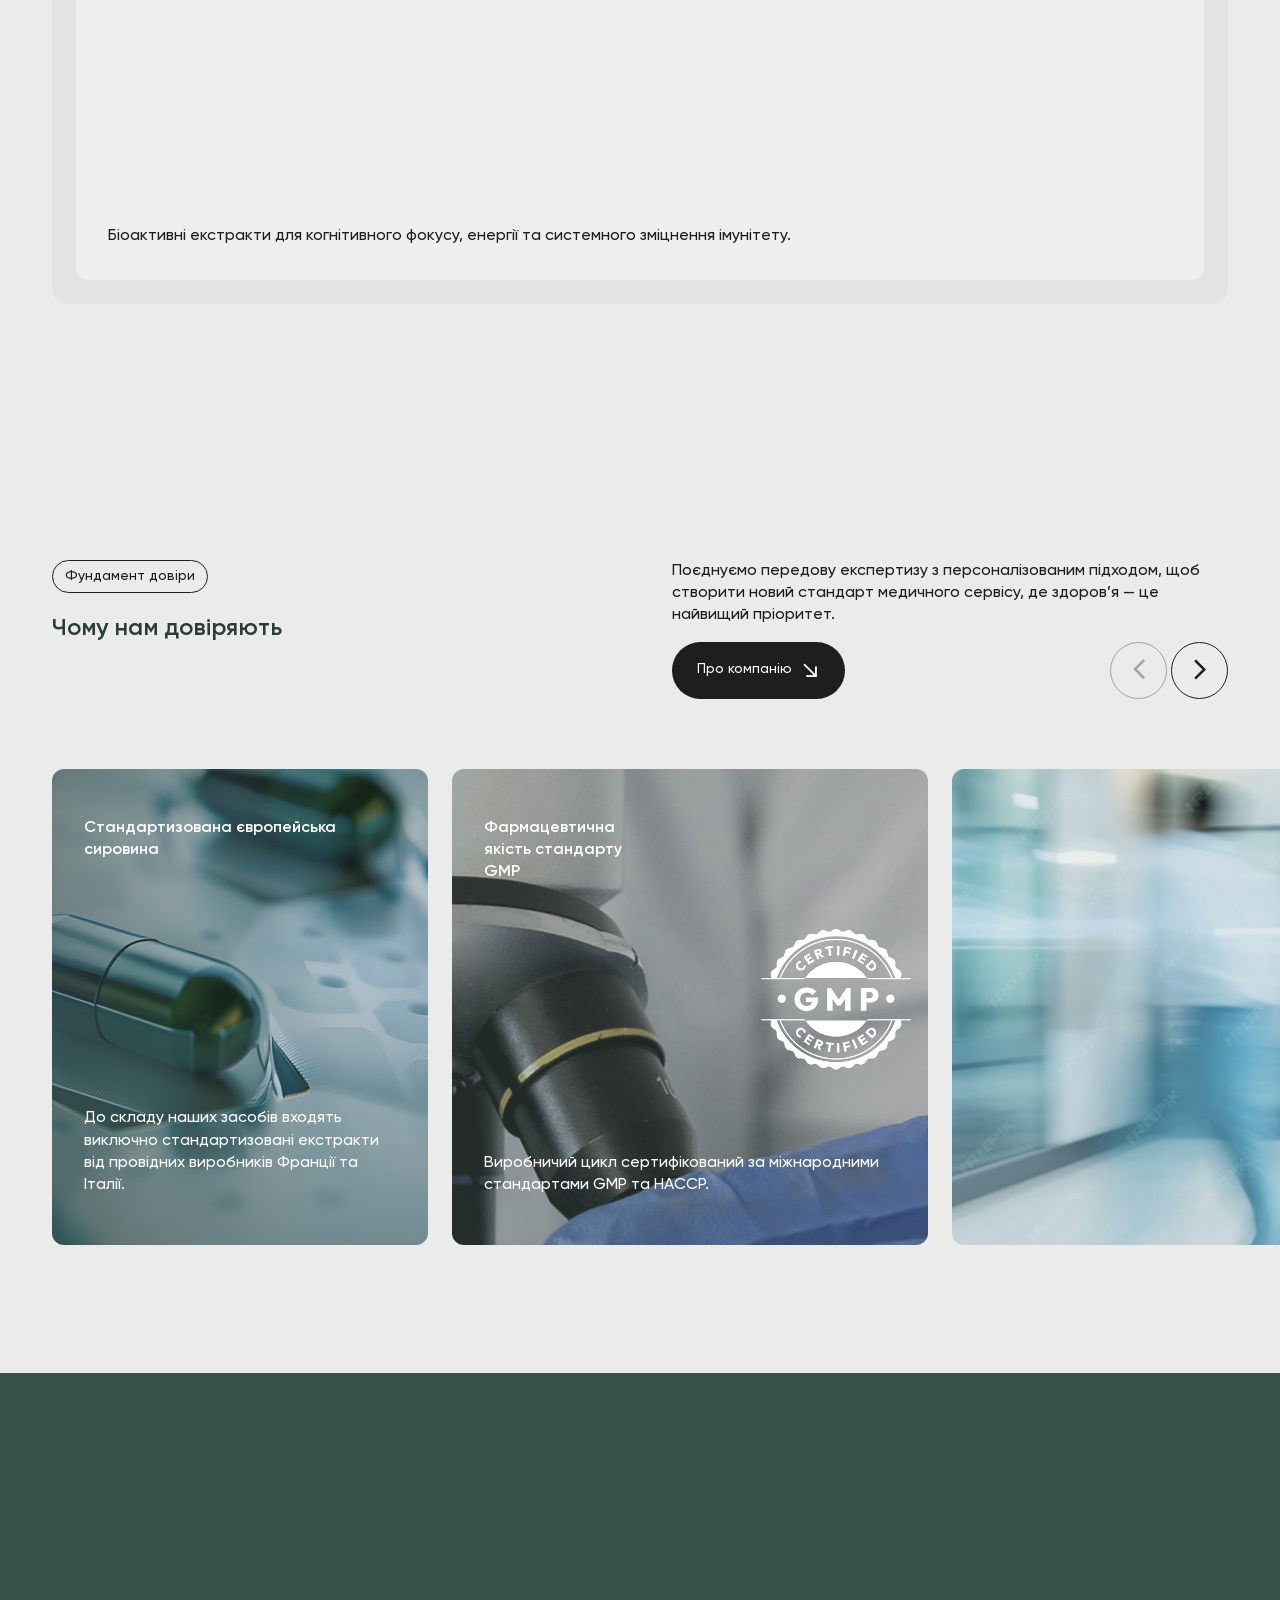
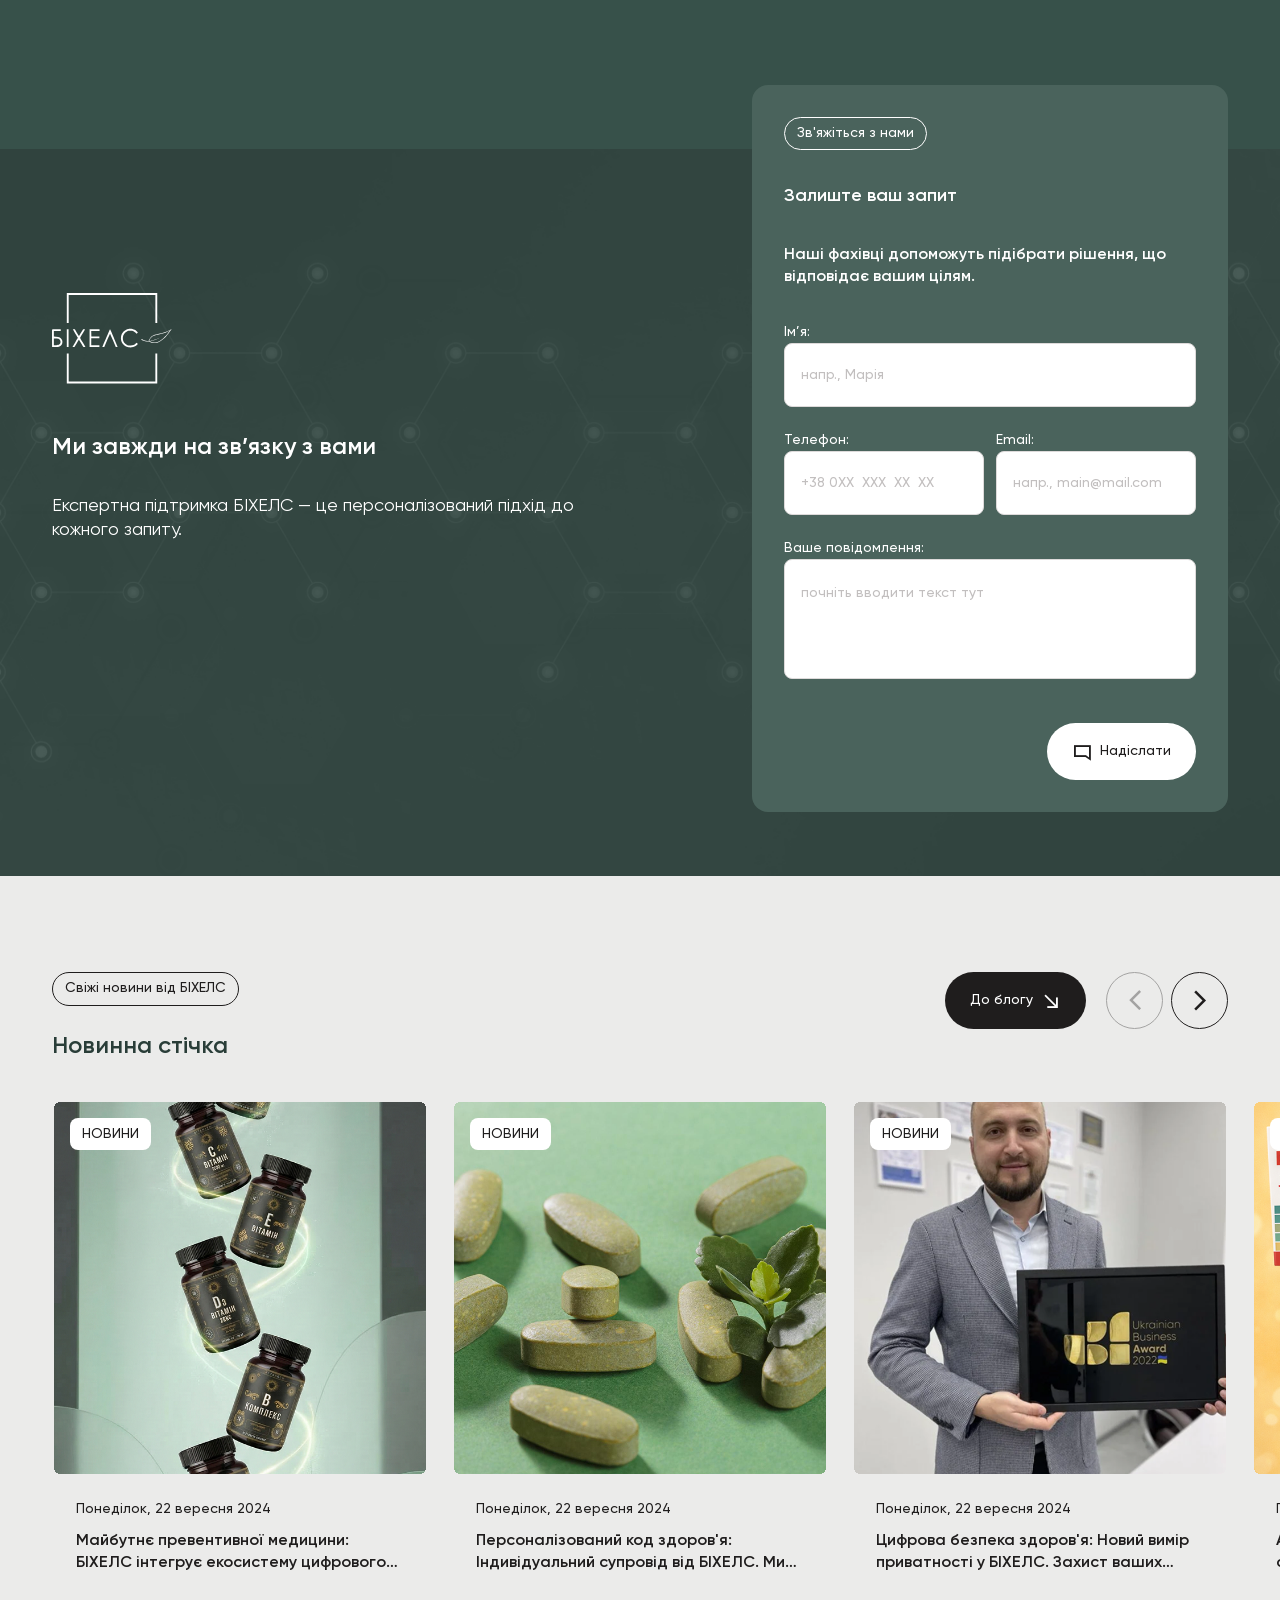
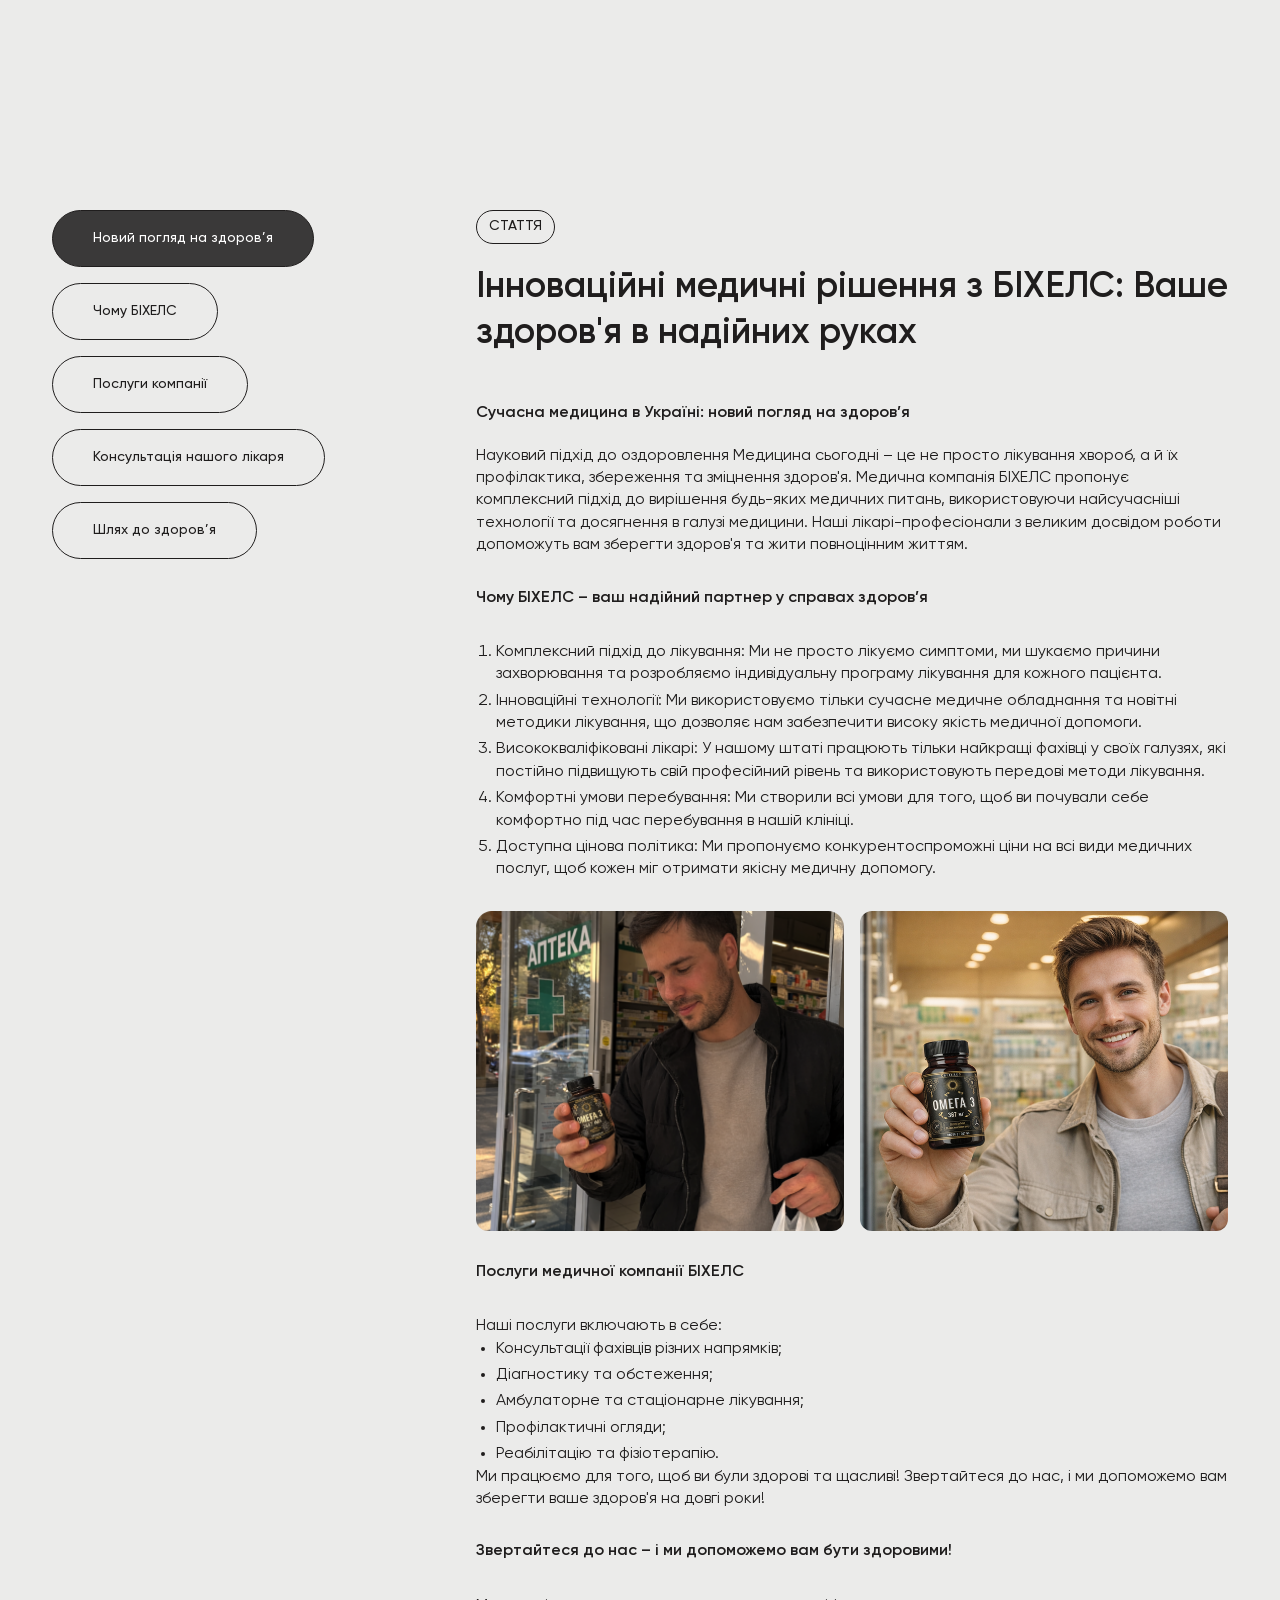
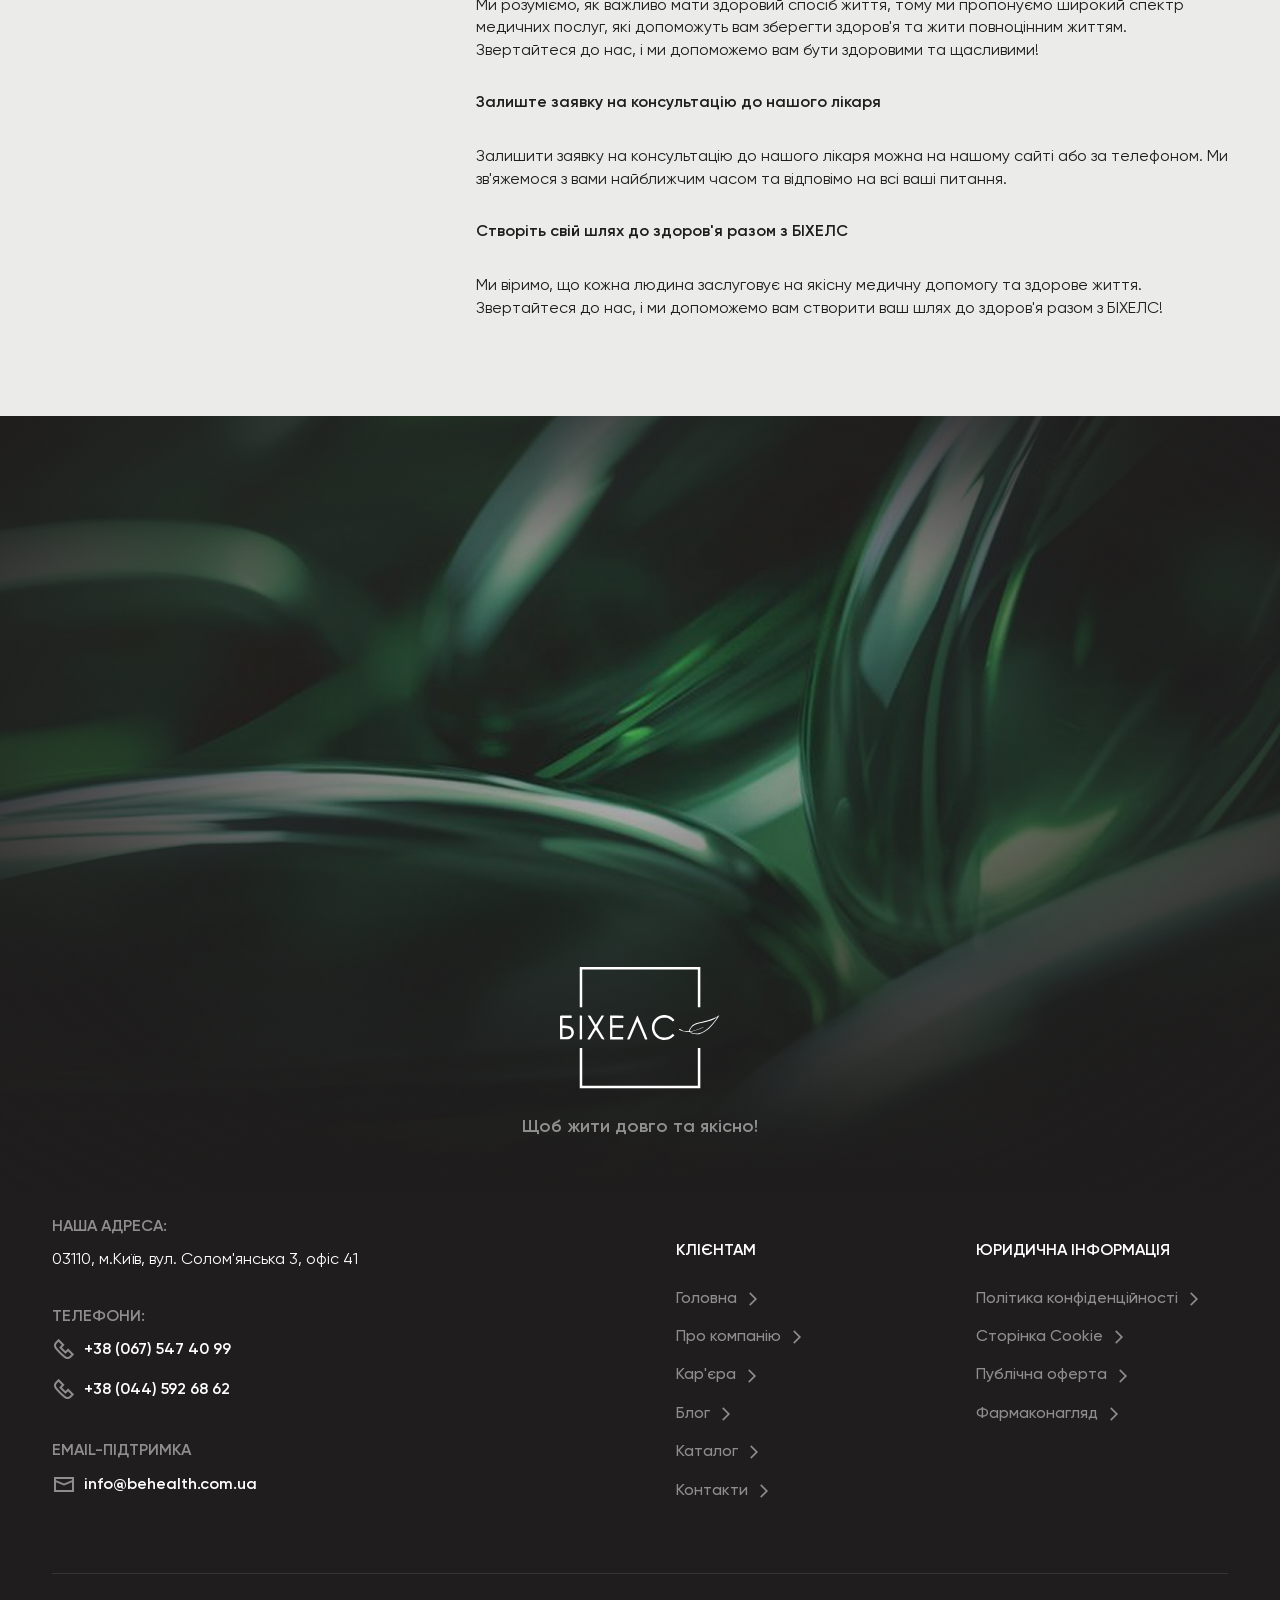
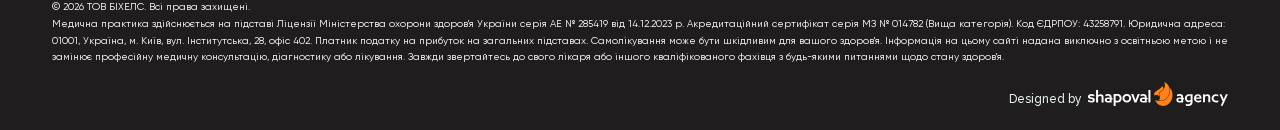
==== commit 50a516d2: "fix" ====
--- a/index.html
+++ b/index.html
@@ -333,10 +333,11 @@
             </article>
           </div>
           <div class="hero-swiper___action">
+             <button class="hero-swiper__button-prev swiper-button-prev" type="button" aria-label="Попередній слайд">
+               <i class="icon-Namearrow_back" aria-hidden="true"></i>
+            </button>
             <button class="hero-swiper__button-next swiper-button-next" type="button" aria-label="Наступний слайд">
-              <i class="icon-Namearrow_back" aria-hidden="true"></i>
-            </button>
-            <button class="hero-swiper__button-prev swiper-button-prev" type="button" aria-label="Попередній слайд">
+             
               <i class="icon-Namearrow_forward" aria-hidden="true"></i>
             </button>
           </div>
@@ -682,13 +683,13 @@
                 <i class="icon-Namearrow-right-down" aria-hidden="true"></i>
               </a>
               <div class="foundation__title-actions">
+                <button class="foundation-swiper__button-prev swiper-button-prev" type="button"
+                  aria-label="Попередній слайд">
+                    <i class="icon-Namearrow_back" aria-hidden="true"></i>
+                </button>
                 <button class="foundation-swiper__button-next swiper-button-next" type="button"
                   aria-label="Наступний слайд">
-                  <i class="icon-Namearrow_back" aria-hidden="true"></i>
-                </button>
-                <button class="foundation-swiper__button-prev swiper-button-prev" type="button"
-                  aria-label="Попередній слайд">
-                  <i class="icon-Namearrow_forward" aria-hidden="true"></i>
+                    <i class="icon-Namearrow_forward" aria-hidden="true"></i>
                 </button>
               </div>
             </div>
@@ -820,10 +821,10 @@
               <i class="icon-Namearrow-right-down" aria-hidden="true"></i>
             </a>
             <div class="news__controls" role="group" aria-label="Керування слайдером новин">
-              <button class="news__btn-next swiper-button-next" type="button" aria-label="Наступна новина">
+              <button class="news__btn-prev swiper-button-prev" type="button" aria-label="Попередня новина">
                 <i class="icon-Namearrow_back" aria-hidden="true"></i>
               </button>
-              <button class="news__btn-prev swiper-button-prev" type="button" aria-label="Попередня новина">
+              <button class="news__btn-next swiper-button-next" type="button" aria-label="Наступна новина">
                 <i class="icon-Namearrow_forward" aria-hidden="true"></i>
               </button>
             </div>
--- a/css/style.css
+++ b/css/style.css
@@ -3211,6 +3211,21 @@
   align-items: flex-start;
   gap: 24px;
   align-self: stretch;
+  transition: all 0.4s;
+}
+
+.newvacancysreviews__item:hover {
+  background: #fff;
+}
+
+.newvacancysreviews__item a {
+    display: flex;
+  flex-direction: column;
+  align-items: flex-start;
+  gap: 24px;
+  align-self: stretch;
+  width: 100%;
+  height: 100%;
 }
 
 .newvacancysreviews__item-title {
@@ -5977,7 +5992,7 @@
   left: 0;
   width: 100%;
   height: 100%;
-  background: radial-gradient( rgba(31, 29, 29, 0.00) 0%, #1F1D1D 100%);  
+  background: radial-gradient(rgba(31, 29, 29, 0.00) 0%, #1F1D1D 100%);
   z-index: 1;
 }
 
@@ -5986,11 +6001,11 @@
   background: var(--color-white);
 }
 
-.catalog-article-news  .news__header-right {
+.catalog-article-news .news__header-right {
   margin-left: 0;
 }
 
-.catalog-article-news  .news__slide {
+.catalog-article-news .news__slide {
   width: 248px;
 }
 
@@ -5998,16 +6013,16 @@
   height: 248px;
 }
 
-.catalog-article-news  .news__card-image  .news__card-badge {
+.catalog-article-news .news__card-image .news__card-badge {
   left: auto;
   right: 16px;
 }
 
-.catalog-article-news  .news__card-title {
+.catalog-article-news .news__card-title {
   min-height: auto;
 }
 
-.catalog-article-news  .news__card-content {
+.catalog-article-news .news__card-content {
   gap: 4px;
 }
 
@@ -6050,7 +6065,7 @@
 }
 
 .catalog--catalog__sidebar-header h3 {
-  color:#1F1D1D;
+  color: #1F1D1D;
   font-size: var(--fs-24);
   font-weight: var(--fw-semibold);
   line-height: 1.4;
@@ -6141,7 +6156,7 @@
 
 .catalog--catalog {
   padding: 32px 16px 24px 16px;
-  background:#FFF;
+  background: #FFF;
 }
 
 .catalog--catalog__products {
@@ -6189,7 +6204,7 @@
 
 .catalog--catalog__products-name {
   padding: 7px 12px;
-  border-radius:  99px;
+  border-radius: 99px;
   border: 1.5px solid #FFF;
   color: #FFF;
   font-size: var(--fs-16);
@@ -6266,7 +6281,7 @@
 }
 
 .catalog--catalog__products-cards-content h3 {
-  color:#000;
+  color: #000;
   font-size: var(--fs-24);
   font-weight: var(--fw-semibold);
   line-height: 1.4;
@@ -6285,7 +6300,7 @@
   min-height: 57px;
   padding: 16px 24px;
   border-radius: 99px;
-  color:#1F1D1D;
+  color: #1F1D1D;
   font-size: var(--fs-16);
   font-weight: var(--fw-medium);
   line-height: 1.4;
@@ -6295,20 +6310,40 @@
 }
 
 .catalog--catalog__products-cards-link:hover {
-  background:#3A3939;
+  background: #3A3939;
+  color: #fff;
 }
 
 .catalog--catalog__products-cards-link:active {
-  background:#3A3939;
-}
-
-
-
-
-
-
-
-
+  background: #3A3939;
+  color: #fff;
+}
+
+.hero-swiper__button-next:hover,
+.hero-swiper__button-prev:hover {
+  border-radius: 99px;
+  border: 1.5px solid #FFF;
+  background: rgba(255, 255, 255, 0.20);
+}
+
+.cta__form-group-new-style p {
+  font-size: 14px;
+  color: #1F1D1D;
+}
+
+.cta__form-group-new-style .btn {
+  margin-right: auto;
+}
+
+.article__sidebar-link.is-active {
+  background: #3A3939;
+  color: #fff;
+}
+
+.article--legal .article__sidebar-link.is-active {
+  color: #1F1D1D;
+  background: transparent;
+}
 
 
 
@@ -7967,10 +8002,6 @@
     min-height: auto;
   }
 
-  .news__card-image {
-    height: 248px;
-  }
-
   .catalog--catalog {
     padding: 64px 52px 96px 52px;
   }
@@ -8039,6 +8070,27 @@
   .catalog--catalog__products-cards-content {
     flex: 1 0 0;
   }
+
+  .foundation--about .foundation__title-action {
+    justify-content: flex-end;
+  }
+
+  .foundation--about .foundation__title {
+    align-items: flex-end;
+  }
+
+  .catalog-article-news .news__slide .news__card-image {
+    height: 248px;
+  }
+
+  .cta--mission2 .cta__form-box {
+  margin-top: 100px;
+  margin-bottom: -250px;
+}
+
+.cta--mission2 .cta__content {
+  justify-content: center;
+}
 }
 
 /* ── Contact Success Modal ── */
